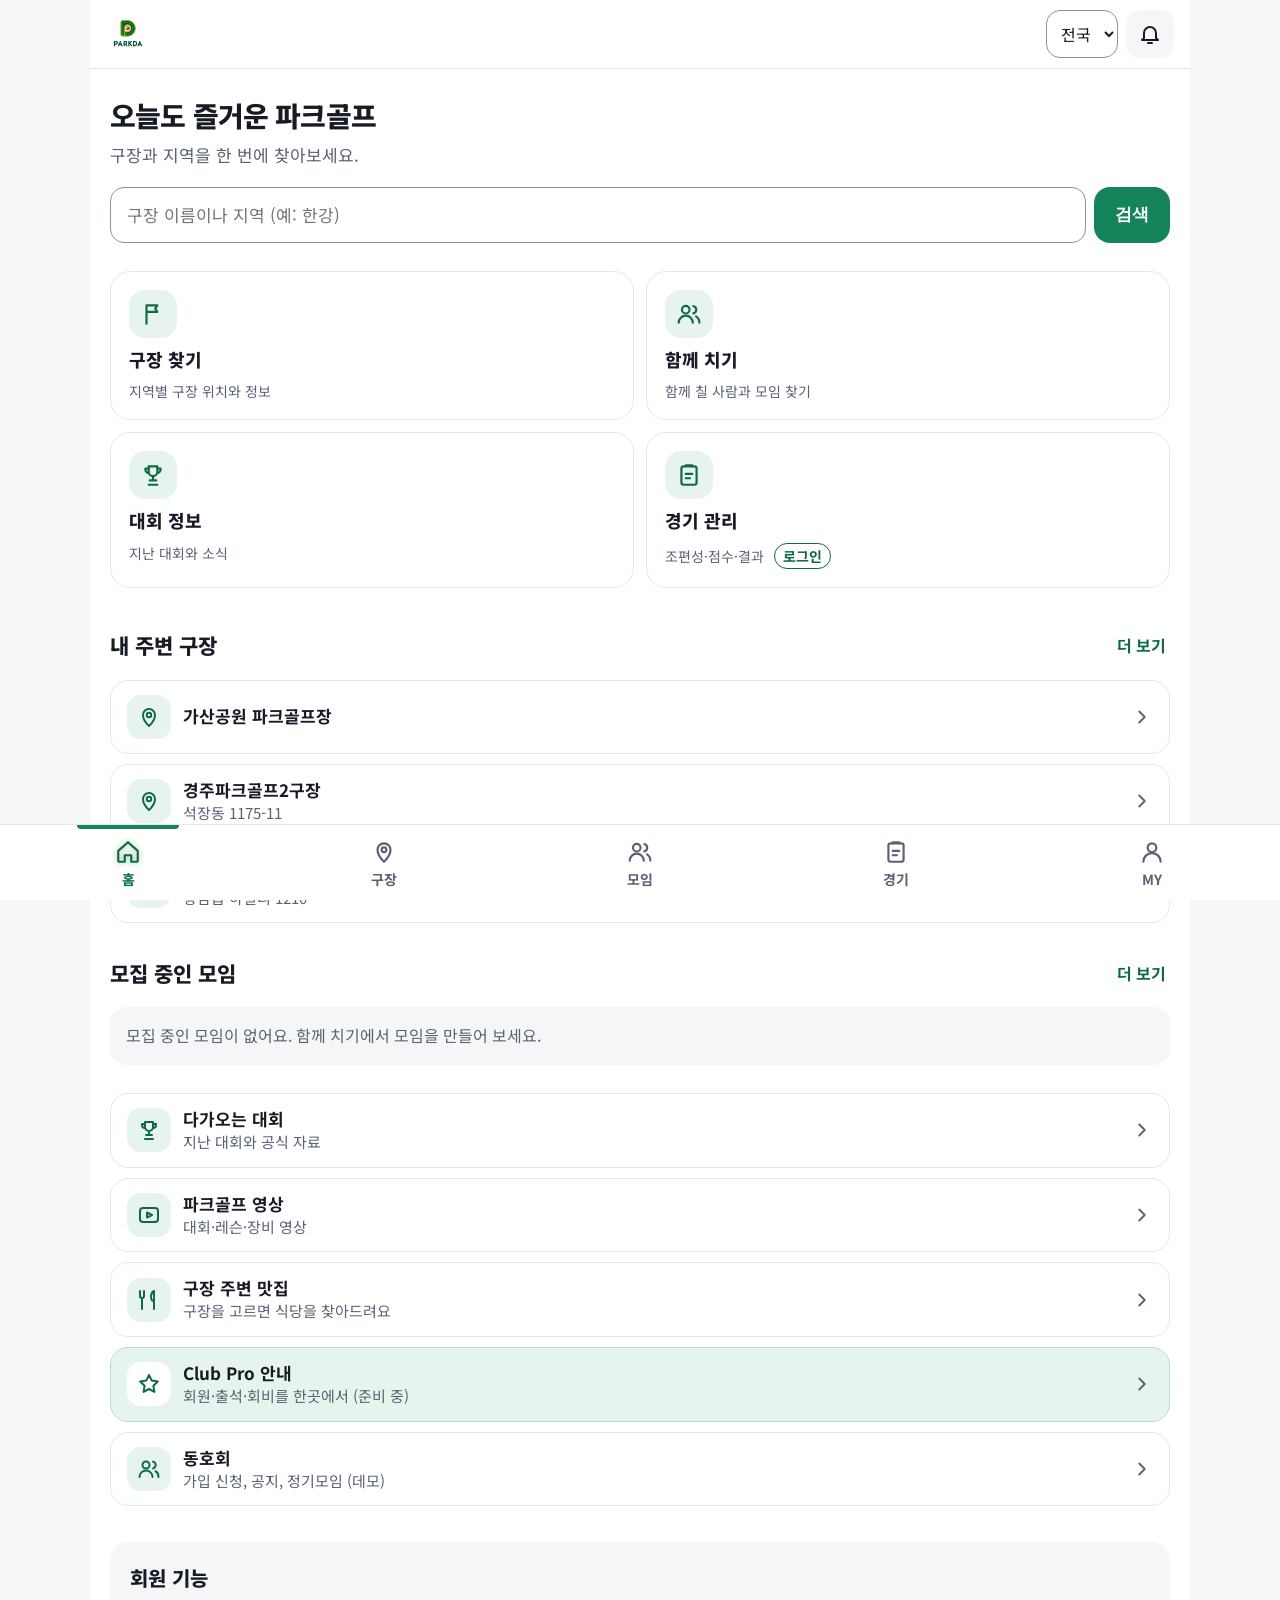
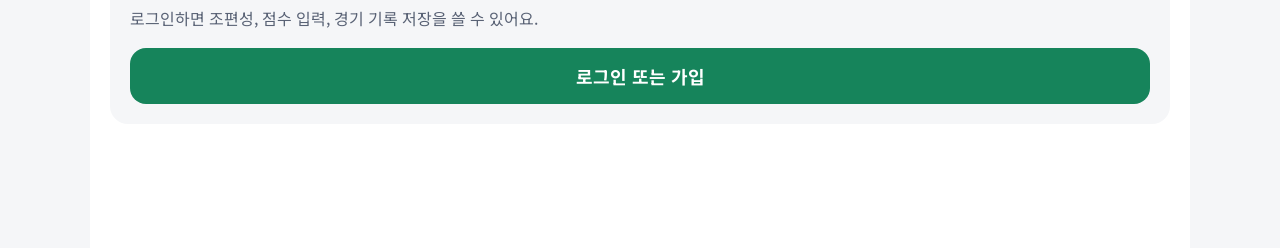
==== index.html @ d057a206 "PARKDA 2.0 디자인 전면 개선: 토큰·홈 재구성·5탭 하단 메뉴·접근성 점검 - 디자인 토큰(:root)과 공통 컴포넌트 재정의, 명세 색상 중 AA 미달 항목은 근거와 함" ====
<!DOCTYPE html>
<html lang="ko">
<head>
<meta charset="UTF-8">
<meta name="viewport" content="width=device-width, initial-scale=1.0, maximum-scale=1.0, user-scalable=no">
<title>⛳ PARKDA</title>

<!-- PWA -->
<link rel="manifest" href="/manifest.json">
<meta name="theme-color" content="#2e7d32">
<meta name="mobile-web-app-capable" content="yes">
<meta name="apple-mobile-web-app-capable" content="yes">
<meta name="apple-mobile-web-app-status-bar-style" content="black-translucent">
<meta name="apple-mobile-web-app-title" content="PARKDA">
<link rel="apple-touch-icon" href="/icon-192.png">
<meta property="og:title" content="⛳ PARKDA 파크골프">
<meta property="og:description" content="경기 생성·조편성·점수입력·정산 한번에!">
<meta property="og:url" content="https://parkda.co.kr">
<link href="https://fonts.googleapis.com/css2?family=Noto+Sans+KR:wght@400;700;900&family=Bebas+Neue&display=swap" rel="stylesheet">
<style>
:root{
  --g1:#1b5e20;--g2:#2e7d32;--g3:#43a047;--g4:#a5d6a7;--g5:#e8f5e9;
  --b1:#0d47a1;--b2:#1565c0;--b3:#1976d2;--b4:#90caf9;--b5:#e3f2fd;
  --o2:#e65100;--o3:#f4511e;--o5:#fff3e0;
  --gold:#f57f17;--gold2:#fffde7;--gold3:#ffd54f;
  --red:#c62828;--red2:#ffebee;
  --teal:#00695c;
  --gray1:#f5f5f5;--gray2:#e0e0e0;--gray3:#9e9e9e;--gray4:#616161;
  --text:#1a1a1a;--white:#fff;
  --sh:0 3px 16px rgba(0,0,0,.12);--shs:0 1px 6px rgba(0,0,0,.09);--r:16px;
}
*{margin:0;padding:0;box-sizing:border-box;-webkit-tap-highlight-color:transparent}
html,body{height:100%;background:#e8f0e8;font-family:'Noto Sans KR',sans-serif;color:var(--text)}
#app{max-width:480px;margin:0 auto;min-height:100vh;background:var(--white);overflow-x:hidden}
.pg{display:none;min-height:100vh;padding-bottom:90px;animation:fi .18s ease}
.pg.on{display:block}
@keyframes fi{from{opacity:0;transform:translateY(4px)}to{opacity:1;transform:none}}

/* 상단바 */
.bar{position:sticky;top:0;z-index:100;background:#353b52;color:var(--white);padding:15px 18px 13px;display:flex;align-items:center;gap:10px;box-shadow:0 2px 10px rgba(0,0,0,.25)}
.bar-back{font-size:28px;cursor:pointer;padding:0 8px 0 0;line-height:1;user-select:none}
.bar-title{font-size:18px;font-weight:900;flex:1;letter-spacing:-.3px}
.bar-sub{font-size:11px;opacity:.75}

/* 히어로 */
.hero{background:linear-gradient(160deg,#2c3145 0%,#353b52 55%,#3d4460 100%);padding:24px 22px 20px;color:var(--white);position:relative;overflow:hidden}
.hero::after{display:none}
.hero-logo{display:flex;flex-direction:column;align-items:center;justify-content:center;padding:4px 0 0}
.hero-logo img{height:110px;width:auto;filter:drop-shadow(0 3px 12px rgba(0,0,0,.5))}
.hero-logo-text{display:block;font-family:'Bebas Neue',sans-serif;font-size:28px;color:#ffffff;letter-spacing:4px;margin-top:4px;text-shadow:0 1px 4px rgba(0,0,0,.4)}
.hero-sub{font-size:13px;opacity:.9;margin-top:6px;letter-spacing:.5px;text-align:center;color:#b0bec5}

/* 유저카드 */
.ucard{margin:12px 14px 0;background:var(--g5);border:1.5px solid var(--g4);border-radius:14px;padding:12px 15px;display:flex;align-items:center;gap:10px}
.uavatar{width:40px;height:40px;border-radius:50%;background:linear-gradient(135deg,#f9a825,#f57f17);display:flex;align-items:center;justify-content:center;font-size:18px;flex-shrink:0;box-shadow:0 2px 8px rgba(245,127,23,.4)}
.uname{font-size:16px;font-weight:900;color:var(--g2)}
.uclub{font-size:11px;color:var(--gray3);margin-top:1px}
.ulogout{margin-left:auto;font-size:11px;color:var(--b2);cursor:pointer;text-decoration:underline;white-space:nowrap}

/* KPI */
.kpi-row{display:grid;grid-template-columns:repeat(3,1fr);gap:8px;padding:10px 14px}
.kpi{background:var(--white);border-radius:12px;box-shadow:var(--shs);padding:11px 8px;text-align:center}
.kpi-n{font-size:22px;font-weight:900;color:var(--g2);font-family:'Bebas Neue',sans-serif}
.kpi-l{font-size:10px;color:var(--gray3);margin-top:1px}

.sec{padding:12px 16px 5px;font-size:11px;font-weight:700;color:var(--gray3);letter-spacing:.1em;text-transform:uppercase}

/* BIG 버튼 */
.mbtn{display:flex;align-items:center;gap:12px;margin:0 14px 8px;border:none;border-radius:var(--r);padding:16px;cursor:pointer;text-align:left;box-shadow:var(--sh);transition:transform .12s;width:calc(100% - 28px);position:relative;overflow:hidden}
.mbtn:active{transform:scale(.97)}
.mbtn-green{background:linear-gradient(135deg,var(--g2),var(--g3));color:var(--white)}
.mbtn-blue{background:linear-gradient(135deg,var(--b2),var(--b3));color:var(--white)}
.mbtn-teal{background:linear-gradient(135deg,var(--teal),#00897b);color:var(--white)}
.mbtn-orange{background:linear-gradient(135deg,var(--o2),var(--o3));color:var(--white)}
.mbtn-gray{background:var(--white);color:var(--text);border:1.5px solid var(--gray2);opacity:.7}
.mbtn-lock::after{content:'🔒 PRO';position:absolute;top:9px;right:12px;font-size:9px;font-weight:700;background:rgba(0,0,0,.2);color:#fff;padding:2px 7px;border-radius:99px}
.mbtn-ico{font-size:30px;flex-shrink:0}
.mbtn-info{flex:1;min-width:0}
.mbtn-label{font-size:17px;font-weight:900;display:block;line-height:1.2}
.mbtn-desc{font-size:11px;opacity:.82;margin-top:2px;display:block}
.mbtn-arr{font-size:20px;opacity:.5;flex-shrink:0}

/* 카드 */
.card{margin:10px 14px;background:var(--white);border-radius:var(--r);box-shadow:var(--sh);overflow:hidden}
.card-hd{background:var(--g5);padding:11px 16px;font-size:14px;font-weight:700;color:var(--g2);border-bottom:1px solid var(--g4);display:flex;align-items:center;gap:6px}
.card-bd{padding:15px}

/* 폼 */
.fg{margin-bottom:15px}.fg:last-child{margin-bottom:0}
.fl{font-size:15px;font-weight:700;display:block;margin-bottom:5px}
.fh{font-size:12px;color:var(--gray3);margin-bottom:6px;display:block;line-height:1.5}
.fi{width:100%;font-size:16px;font-family:'Noto Sans KR',sans-serif;padding:12px 14px;border:2px solid var(--gray2);border-radius:11px;color:var(--text);background:var(--white);outline:none;transition:border-color .2s}
.fi:focus{border-color:var(--g3)}
textarea.fi{resize:vertical;min-height:100px;line-height:1.6}
select.fi{appearance:none;background:var(--white) url("data:image/svg+xml,%3Csvg xmlns='http://www.w3.org/2000/svg' width='18' height='18' viewBox='0 0 24 24'%3E%3Cpath fill='%23666' d='M7 10l5 5 5-5z'/%3E%3C/svg%3E") no-repeat right 12px center}
.rg{display:grid;grid-template-columns:1fr 1fr;gap:8px}
.rg3{display:grid;grid-template-columns:1fr 1fr 1fr;gap:8px}
.rb{display:block;cursor:pointer}
.rb input{display:none}
.rbi{border:2.5px solid var(--gray2);border-radius:11px;padding:11px 8px;text-align:center;font-size:14px;font-weight:700;color:var(--gray3);transition:all .15s;user-select:none}
.rbi .ri{font-size:22px;display:block;margin-bottom:3px}
.rb input:checked+.rbi{border-color:var(--g3);background:var(--g5);color:var(--g2)}

/* 버튼 */
.btn{width:100%;font-size:17px;font-family:'Noto Sans KR',sans-serif;font-weight:900;padding:15px;border:none;border-radius:13px;cursor:pointer;display:flex;align-items:center;justify-content:center;gap:8px;transition:transform .12s;box-shadow:var(--sh)}
.btn:active{transform:scale(.97)}
.btn-green{background:var(--g2);color:var(--white)}
.btn-blue{background:var(--b2);color:var(--white)}
.btn-orange{background:var(--o2);color:var(--white)}
.btn-gold{background:var(--gold);color:var(--white)}
.btn-gray{background:var(--gray1);color:var(--text);box-shadow:none}
.btn-sm{font-size:14px;padding:12px}
.btn-xs{font-size:13px;padding:10px;border-radius:10px}
.btn-row{display:grid;grid-template-columns:1fr 1fr;gap:9px}
.btn-wrap{padding:0 14px 12px}

/* 도움말 */
.bubble{margin:8px 14px;background:#fffde7;border:1.5px solid #ffe082;border-radius:12px;padding:10px 13px;font-size:13px;color:#5d4037;display:flex;gap:8px;align-items:flex-start;line-height:1.65}
.bubble-ico{font-size:18px;flex-shrink:0;margin-top:1px}

/* ══ 게임코드 공유 박스 ══ */
.gamecode-box{
  margin:12px 14px;
  background:linear-gradient(135deg,#1a237e,#283593);
  border-radius:var(--r);
  padding:20px;
  color:var(--white);
  box-shadow:var(--sh);
  text-align:center;
}
.gc-label{font-size:12px;opacity:.75;margin-bottom:8px;letter-spacing:.1em;text-transform:uppercase}
.gc-code{
  font-family:'Bebas Neue',sans-serif;
  font-size:52px;
  letter-spacing:8px;
  color:#ffd54f;
  line-height:1;
  margin-bottom:10px;
}
.gc-url{font-size:12px;opacity:.7;margin-bottom:16px;word-break:break-all}
.gc-btns{display:grid;grid-template-columns:1fr 1fr;gap:8px}
.gc-btn{padding:11px;border:none;border-radius:10px;font-size:14px;font-family:'Noto Sans KR',sans-serif;font-weight:700;cursor:pointer;transition:transform .12s}
.gc-btn:active{transform:scale(.97)}
.gc-copy{background:rgba(255,255,255,.15);color:var(--white);border:1.5px solid rgba(255,255,255,.3)}
.gc-kakao{background:#fee500;color:#3b1d1d}

/* ══ 게임 참가 박스 ══ */
.join-box{
  margin:0 14px;
  background:var(--g5);
  border:2px solid var(--g4);
  border-radius:var(--r);
  padding:20px;
}
.join-box h3{font-size:16px;font-weight:900;color:var(--g2);margin-bottom:12px;display:flex;align-items:center;gap:7px}
.code-input{
  width:100%;font-size:28px;font-family:'Bebas Neue',sans-serif;
  letter-spacing:6px;text-align:center;
  padding:14px;border:2.5px solid var(--g4);border-radius:12px;
  color:var(--g1);background:var(--white);outline:none;
  text-transform:uppercase;
  transition:border-color .2s;
}
.code-input:focus{border-color:var(--g2)}
.code-input::placeholder{color:var(--gray2);letter-spacing:4px}

/* ══ 조편성 ══ */
.group-wrap{margin:0 14px 10px}
.group-card{border-radius:12px;padding:13px 15px;border-left:5px solid}
.group-title{font-size:15px;font-weight:700;margin-bottom:10px;display:flex;align-items:center;gap:8px}
.chips{display:flex;flex-wrap:wrap;gap:7px}
.chip{background:var(--white);border:1.5px solid;border-radius:99px;padding:7px 13px;font-size:15px;font-weight:700;display:flex;align-items:center;gap:5px}
.chip-ldr{font-size:10px;background:#ffd54f;color:#5d4037;border-radius:99px;padding:1px 6px;font-weight:900}
.ldr-chg{font-size:11px;color:var(--b2);cursor:pointer;text-decoration:underline;margin-left:auto;flex-shrink:0}

/* ══ 9홀 탭 ══ */
.half-tabs{display:flex;border-bottom:2px solid var(--gray2);margin:0 14px}
.half-tab{flex:1;padding:11px;text-align:center;font-size:14px;font-weight:700;color:var(--gray3);cursor:pointer;border-bottom:3px solid transparent;transition:all .15s;margin-bottom:-2px}
.half-tab.on{color:var(--g2);border-bottom-color:var(--g2)}

/* 조 탭 */
.group-tabs{display:flex;gap:7px;overflow-x:auto;padding:8px 14px 4px;-webkit-overflow-scrolling:touch}
.group-tabs::-webkit-scrollbar{height:0}
.gtab{white-space:nowrap;padding:7px 13px;border:2px solid var(--gray2);border-radius:99px;font-size:12px;font-family:'Noto Sans KR',sans-serif;font-weight:700;color:var(--gray3);background:var(--white);cursor:pointer;transition:all .15s;flex-shrink:0}
.gtab.on{color:var(--white)}

/* 점수 테이블 */
.score-scroll{overflow-x:auto;-webkit-overflow-scrolling:touch;padding:6px 14px 4px}
.score-scroll::-webkit-scrollbar{height:3px}
.score-scroll::-webkit-scrollbar-thumb{background:var(--g4);border-radius:99px}
.stbl{width:100%;border-collapse:collapse;min-width:280px}
.stbl th{background:var(--g2);color:var(--white);padding:10px 4px;font-size:12px;text-align:center;border:1px solid var(--g1)}
.stbl th.th-n{text-align:left;padding-left:10px;min-width:58px}
.stbl td{border:1px solid var(--gray2);text-align:center;padding:3px;background:var(--white)}
.stbl td.td-n{font-size:14px;font-weight:700;padding:9px 10px;background:#f9fbe7;text-align:left;white-space:nowrap}
.stbl tr.tr-sum td{background:var(--g5);font-weight:700;font-size:14px;padding:8px 4px}
.sinp{width:42px;height:40px;font-size:18px;font-family:'Noto Sans KR',sans-serif;font-weight:700;text-align:center;border:2px solid var(--gray2);border-radius:8px;color:var(--text);background:var(--white);outline:none;transition:all .15s}
.sinp:focus{border-color:var(--g3);background:#f1f8e9}
.sinp.un{color:var(--b2);background:var(--b5);border-color:var(--b4)}
.sinp.ov{color:var(--red);background:var(--red2);border-color:#ef9a9a}
.sinp:disabled{background:var(--gray1);color:var(--gray3);border-color:var(--gray2);cursor:not-allowed}

/* 실시간 현황 */
.live-box{margin:6px 14px;background:var(--g5);border-radius:11px;padding:10px 12px}
.live-title{font-size:11px;font-weight:700;color:var(--g2);margin-bottom:6px}
.live-chips{display:flex;flex-wrap:wrap;gap:5px}
.live-chip{background:var(--white);border:1px solid var(--g4);border-radius:99px;padding:5px 10px;font-size:12px;font-weight:700;display:flex;align-items:center;gap:4px}

/* 권한 안내 */
.auth-box{margin:6px 14px;background:var(--red2);border:1.5px solid #ef9a9a;border-radius:11px;padding:10px 14px;font-size:13px;color:var(--red);display:flex;gap:8px;line-height:1.6}

/* ══ 정산 ══ */
.half-settle{border-radius:14px;overflow:hidden;box-shadow:var(--sh);margin:0 14px 12px}
.hs-hd{padding:11px 15px;font-size:14px;font-weight:900;color:var(--white);display:flex;align-items:center;justify-content:space-between}
.hs-sub{font-size:11px;opacity:.8}

.settle-row{display:flex;align-items:center;padding:11px 15px;border-bottom:1px solid var(--gray1);gap:9px}
.settle-row:last-child{border-bottom:none}
.sr-rank{width:26px;height:26px;border-radius:50%;display:flex;align-items:center;justify-content:center;font-weight:900;font-size:12px;flex-shrink:0}
.sr1{background:#ffd54f;color:#5d4037}.sr2{background:#b0bec5;color:#263238}.sr3{background:#ffcc80;color:#4e342e}.srn{background:var(--gray1);color:var(--gray4)}
.settle-name{flex:1;font-size:15px;font-weight:700}
.settle-score{font-size:13px;color:var(--gray4);width:34px;text-align:center;flex-shrink:0}
.settle-amt{font-size:17px;font-weight:900;min-width:68px;text-align:right;flex-shrink:0}
.aplus{color:var(--g2)}.aminus{color:var(--red)}.azero{color:var(--gray3)}

.arrows{padding:8px 15px 10px;display:flex;flex-direction:column;gap:4px;background:#fafafa}
.arrow-item{font-size:13px;color:var(--text);display:flex;align-items:center;gap:6px;padding:5px 8px;background:var(--white);border-radius:8px;border:1px solid var(--gray2)}
.af{font-weight:700;color:var(--red)}.at{font-weight:700;color:var(--g2)}
.atag{background:var(--gray1);border-radius:99px;padding:2px 8px;font-size:12px;font-weight:900}

.total-board{border-radius:14px;overflow:hidden;box-shadow:var(--sh);margin:0 14px 12px}
.tb-hd{background:linear-gradient(135deg,var(--gold),#ff8f00);padding:12px 15px;font-size:14px;font-weight:900;color:var(--white)}
.tb-row{display:flex;align-items:center;padding:12px 15px;border-bottom:1px solid var(--gray1);gap:9px;background:var(--white)}
.tb-row:last-child{border-bottom:none}
.tb-name{flex:1;font-size:15px;font-weight:700}
.tb-total{font-size:21px;font-weight:900;font-family:'Bebas Neue',sans-serif;min-width:80px;text-align:right}
.tplus{color:var(--g2)}.tminus{color:var(--red)}.tzero{color:var(--gray3)}

/* 수동 정산 */
.manual-box{margin:0 14px 12px;background:var(--gold2);border:1.5px solid var(--gold3);border-radius:14px;padding:14px 15px}
.mb-title{font-size:14px;font-weight:900;color:var(--gold);margin-bottom:10px}
.mb-row{display:flex;align-items:center;gap:7px;margin-bottom:8px;flex-wrap:wrap}
.mb-row:last-child{margin-bottom:0}
.mb-lbl{font-size:12px;color:var(--gray4);width:52px;flex-shrink:0;font-weight:700}
.mb-sel{flex:1;min-width:70px;font-size:13px;font-family:'Noto Sans KR',sans-serif;padding:8px 9px;border:1.5px solid var(--gray2);border-radius:9px;background:var(--white);outline:none}
.mb-sel:focus{border-color:var(--gold)}
.mb-amt{width:80px;font-size:15px;font-family:'Noto Sans KR',sans-serif;font-weight:700;padding:8px 9px;border:1.5px solid var(--gray2);border-radius:9px;text-align:center;outline:none}
.mb-btn{padding:8px 13px;background:var(--gold);color:var(--white);border:none;border-radius:9px;font-size:13px;font-family:'Noto Sans KR',sans-serif;font-weight:700;cursor:pointer;white-space:nowrap}
.mb-btn:active{opacity:.85}
.mb-logs{margin-top:8px;display:flex;flex-direction:column;gap:4px}
.mb-log{font-size:12px;color:var(--gray4);background:var(--white);border-radius:7px;padding:5px 9px;display:flex;justify-content:space-between;align-items:center}
.mb-del{color:var(--red);cursor:pointer;padding:0 4px;font-size:14px}

/* 포디움 */
.podium{display:flex;gap:7px;padding:12px 14px 4px}
.p-card{flex:1;border-radius:13px;padding:12px 7px;text-align:center;box-shadow:var(--shs)}
.p-gold{background:linear-gradient(160deg,#fff8e1,#fffde7);border:2px solid #ffd54f}
.p-silver{background:linear-gradient(160deg,#fafafa,#f5f5f5);border:2px solid #bdbdbd}
.p-bronze{background:linear-gradient(160deg,#fff3e0,#ffe8cc);border:2px solid #ffcc80}
.p-medal{font-size:26px}.p-rnk{font-size:11px;font-weight:700;color:var(--gray3);margin:2px 0}
.p-name{font-size:15px;font-weight:900}.p-score{font-size:18px;font-weight:900;margin-top:2px}
.p-gold .p-score{color:var(--gold)}.p-silver .p-score{color:#546e7a}.p-bronze .p-score{color:var(--o2)}
.p-money{font-size:12px;font-weight:700;margin-top:2px}

.rtbl{width:100%;border-collapse:collapse}
.rtbl th{background:var(--g2);color:var(--white);padding:10px 10px;font-size:13px;text-align:center}
.rtbl th:nth-child(2){text-align:left}
.rtbl td{padding:11px 10px;font-size:14px;text-align:center;border-bottom:1px solid var(--gray1)}
.rtbl td:nth-child(2){text-align:left;font-weight:700}
.rtbl tr:nth-child(even) td{background:#fafafa}
.rbadge{display:inline-flex;width:27px;height:27px;border-radius:50%;align-items:center;justify-content:center;font-weight:900;font-size:12px}
.rb1{background:#ffd54f;color:#5d4037}.rb2{background:#b0bec5;color:#263238}.rb3{background:#ffcc80;color:#4e342e}.rbn{background:var(--gray1);color:var(--gray4)}
.dun{color:var(--b2);font-weight:700}.dov{color:var(--red);font-weight:700}.dev{color:var(--g2);font-weight:700}
.share-box{background:var(--gray1);border:1.5px solid var(--gray2);border-radius:11px;padding:13px;font-size:13px;line-height:1.85;white-space:pre-wrap;color:var(--text);word-break:break-all}

/* 경기목록 */
.match-card{margin:0 14px 9px;background:var(--white);border-radius:var(--r);box-shadow:var(--sh);overflow:hidden}
.mc-hd{background:var(--g5);padding:10px 14px;display:flex;justify-content:space-between;align-items:center}
.mc-title{font-size:15px;font-weight:900;color:var(--g2)}
.mc-date{font-size:11px;color:var(--gray3)}
.mc-code{font-family:'Bebas Neue',sans-serif;font-size:16px;color:var(--b2);letter-spacing:2px;background:var(--b5);padding:2px 8px;border-radius:6px}
.mc-body{padding:8px 14px;display:flex;flex-wrap:wrap;gap:5px}
.mc-tag{background:var(--gray1);border-radius:99px;padding:3px 10px;font-size:11px;font-weight:700;color:var(--gray4)}
.mc-foot{padding:8px 14px;border-top:1px solid var(--gray1);display:flex;gap:7px}
.mc-btn{flex:1;padding:8px;border:none;border-radius:9px;font-size:13px;font-family:'Noto Sans KR',sans-serif;font-weight:700;cursor:pointer}
.mc-btn:active{opacity:.8}
.mc-btn-g{background:var(--g5);color:var(--g2)}.mc-btn-b{background:var(--b5);color:var(--b2)}
.mc-btn-share{background:#fee500;color:#3b1d1d}.mc-btn-r{background:var(--red2);color:var(--red)}

/* 상태 뱃지 */
.status-badge{display:inline-flex;align-items:center;gap:4px;padding:3px 9px;border-radius:99px;font-size:11px;font-weight:700}
.status-wait{background:#e3f2fd;color:var(--b2)}
.status-play{background:var(--g5);color:var(--g2)}
.status-done{background:var(--gray1);color:var(--gray4)}

/* 랭킹 */
.rank-card{margin:0 14px 9px;background:var(--white);border-radius:13px;box-shadow:var(--shs);padding:13px 15px;display:flex;align-items:center;gap:12px}
.rank-medal{font-size:26px;flex-shrink:0;width:34px;text-align:center}
.rank-info{flex:1}
.rank-name{font-size:16px;font-weight:900}
.rank-sub{font-size:11px;color:var(--gray3);margin-top:1px}
.rank-right{text-align:right}
.rank-avg{font-size:19px;font-weight:900;color:var(--g2);font-family:'Bebas Neue',sans-serif}
.rank-money{font-size:12px;font-weight:700;margin-top:1px}

.empty{text-align:center;padding:50px 24px;color:var(--gray3)}
.empty-ico{font-size:52px;margin-bottom:12px}
.empty-t{font-size:17px;font-weight:700;margin-bottom:6px;color:var(--gray4)}
.empty-s{font-size:13px;line-height:1.6}

/* 탭바 */
.tabbar{position:fixed;bottom:0;left:50%;transform:translateX(-50%);width:100%;max-width:480px;background:var(--white);border-top:1.5px solid var(--gray2);display:grid;grid-template-columns:repeat(4,1fr);z-index:200;box-shadow:0 -2px 12px rgba(0,0,0,.08)}
.tab{display:flex;flex-direction:column;align-items:center;justify-content:center;padding:8px 4px 7px;cursor:pointer;gap:2px;border:none;background:none;font-family:'Noto Sans KR',sans-serif;transition:background .15s}
.tab:active{background:var(--gray1)}
.tab-ico{font-size:23px}.tab-lbl{font-size:10px;font-weight:700;color:var(--gray3)}
.tab.on .tab-lbl{color:var(--g2)}.tab.on .tab-ico{filter:drop-shadow(0 0 3px rgba(46,125,50,.5))}

#toast{position:fixed;bottom:96px;left:50%;transform:translateX(-50%) translateY(12px);background:rgba(0,0,0,.82);color:var(--white);padding:12px 20px;border-radius:99px;font-size:14px;font-weight:700;z-index:999;opacity:0;transition:all .27s;pointer-events:none;white-space:nowrap}
#toast.on{opacity:1;transform:translateX(-50%) translateY(0)}

.overlay{display:none;position:fixed;inset:0;background:rgba(0,0,0,.6);z-index:300;align-items:flex-end;justify-content:center}
.overlay.on{display:flex}
.modal{background:var(--white);border-radius:22px 22px 0 0;padding:22px 20px 30px;width:100%;max-width:480px;animation:su .27s ease}
@keyframes su{from{transform:translateY(36px)}to{transform:translateY(0)}}
.modal-handle{width:36px;height:4px;background:var(--gray2);border-radius:99px;margin:0 auto 16px}

.login-wrap{min-height:100vh;padding:40px 20px 32px;display:flex;flex-direction:column;align-items:center;background:linear-gradient(180deg,var(--g5),var(--white) 40%)}
.login-logo{font-family:'Bebas Neue',sans-serif;font-size:62px;color:var(--g2);letter-spacing:4px;margin-bottom:4px;line-height:1}
.login-sub{font-size:14px;color:var(--gray3);margin-bottom:28px;text-align:center;line-height:1.65}
/* ══ PARKDA 2.0 홈·공개 페이지 ══ */
.hub{--hub-ink:#1d1d1f;--hub-mute:#5f6368;--hub-line:#d2d2d7;--hub-green:#1e7b3c;--hub-green-d:#15602c;--hub-soft:#f5f7f5;background:#fff;color:var(--hub-ink);font-size:17px;line-height:1.55;padding-bottom:96px;font-family:'Noto Sans KR',-apple-system,BlinkMacSystemFont,sans-serif}
.hub *{box-sizing:border-box}
.hub :focus-visible{outline:3px solid var(--hub-green);outline-offset:2px;border-radius:6px}
.hub-sr{position:absolute;width:1px;height:1px;overflow:hidden;clip:rect(0 0 0 0);white-space:nowrap}
.hub-top{position:sticky;top:0;z-index:20;display:flex;align-items:center;justify-content:space-between;gap:12px;padding:14px 20px;background:rgba(255,255,255,.92);backdrop-filter:saturate(180%) blur(12px);border-bottom:1px solid var(--hub-line)}
.hub-brand{font-size:22px;font-weight:900;letter-spacing:-.02em;color:var(--hub-green);text-decoration:none}
body.hub-wide #app,body.hub-wide .tabbar{max-width:1100px}
@media (min-width:1101px){body.hub-wide #app{box-shadow:0 0 0 1px var(--hub-line)}}
.hub-ext{display:flex;justify-content:space-between;align-items:center;min-height:56px;padding:14px 18px;margin-top:10px;font-size:17px;font-weight:700;color:var(--hub-green);background:#fff;border:1.5px solid var(--hub-green);border-radius:14px;text-decoration:none}
.hub-ext:hover{background:#eaf2eb}
body.hub-wide .tab-ico{font-size:24px}
body.hub-wide .tab-lbl{font-size:14px;font-weight:700}
.hub-detail{margin-top:12px;padding-top:12px;border-top:1px solid var(--hub-line)}
.hub-detail[hidden]{display:none}
.hub-dl{display:grid;grid-template-columns:auto 1fr;gap:8px 14px;margin:0;font-size:16px}
.hub-dl dt{font-weight:700;color:var(--hub-mute)}
.hub-dl dd{margin:0;word-break:keep-all}
.hub-dl a{color:var(--hub-green)}
.hub-video{display:flex;gap:12px;align-items:center;padding:12px;background:#fff;border:1px solid var(--hub-line);border-radius:16px;text-decoration:none;color:var(--hub-ink)}
.hub-video img{width:160px;height:90px;object-fit:cover;border-radius:10px;flex:0 0 auto}
.hub-video-t{display:flex;flex-direction:column;gap:4px;font-size:17px}
.hub-video-t small{color:var(--hub-mute);font-size:14px}
a.hub-act,a.hub-act-g{display:inline-flex;align-items:center;justify-content:center;text-decoration:none}
.hub-vt-row{display:flex;align-items:flex-start;justify-content:space-between;gap:10px}
.hub-vt-row a{color:var(--hub-ink);text-decoration:none}
.hub-vt-row a:hover{text-decoration:underline}
.hub-fav{flex:0 0 auto;min-width:48px;min-height:48px;font-size:26px;line-height:1;color:#b8860b;background:#fff;border:1.5px solid var(--hub-line);border-radius:14px;cursor:pointer}
.hub-fav.on{border-color:#b8860b}
.hub-badge{display:inline-block;margin:6px 0 10px;padding:4px 10px;font-size:14px;font-weight:700;color:var(--hub-green);background:#eaf2eb;border-radius:99px}
.hub-pending{color:var(--hub-mute);font-style:italic}
.hub-badge-warn{color:#8a5a00;background:#fff4dc}
.hub-sub{font-size:18px;font-weight:800;margin:18px 0 6px}
.hub-toggle{display:flex;flex-wrap:wrap;gap:8px;align-items:center;margin:10px 0}
.hub-check{display:inline-flex;align-items:center;gap:8px;min-height:44px;font-size:16px;margin-left:auto}
.hub-check input{width:20px;height:20px}
.hub-map-wrap{margin-top:12px}
.hub-map{width:100%;height:420px;border-radius:16px;overflow:hidden;border:1px solid var(--hub-line)}
.hub-map-wrap[hidden],.hub-list[hidden]{display:none}
.hub-demo{background:var(--bg);color:var(--tx);border:1px solid var(--bd);border-radius:14px;padding:12px 14px;margin:0 0 14px;text-align:left;font-size:16px}
.hub-logo{height:36px;width:auto;vertical-align:middle;margin-right:8px}
.hub-brand{display:inline-flex;align-items:center;gap:0}
.hub-wm{font-family:'Bebas Neue','Noto Sans KR',sans-serif;font-size:26px;letter-spacing:.02em;color:var(--hub-green);margin-right:4px}
.hub-ver{font-size:13px;font-weight:700;color:var(--hub-mute);margin-left:2px}
.hub-nav{display:flex;align-items:center;gap:4px;flex-wrap:wrap;justify-content:flex-end}
.hub-link{background:none;border:0;padding:10px 12px;min-height:44px;font:inherit;font-size:16px;font-weight:600;color:var(--hub-ink);cursor:pointer;border-radius:10px}
.hub-link:hover{background:var(--hub-soft)}
.hub-hero{padding:40px 20px 24px;max-width:820px;margin:0 auto}
.hub-h1{font-size:clamp(30px,6vw,48px);font-weight:800;letter-spacing:-.03em;line-height:1.15;margin:0 0 12px}
.hub-lead{font-size:clamp(17px,2.4vw,20px);color:var(--hub-mute);margin:0 0 24px}
.hub-search{display:flex;gap:10px;flex-wrap:wrap;margin:0 0 4px}
.hub-input{flex:1 1 180px;min-height:56px;padding:14px 16px;font:inherit;font-size:18px;color:var(--hub-ink);background:#fff;border:1.5px solid var(--hub-line);border-radius:14px}
.hub-input:focus{border-color:var(--hub-green)}
select.hub-input{flex:0 1 150px}
.hub-btn,.hub-btn-big{min-height:56px;padding:0 26px;font:inherit;font-size:18px;font-weight:700;color:#fff;background:var(--hub-green);border:0;border-radius:14px;cursor:pointer}
.hub-btn:hover,.hub-btn-big:hover{background:var(--hub-green-d)}
.hub-btn-big{width:100%}
.hub-btn-ghost{min-height:52px;padding:0 20px;font:inherit;font-size:17px;font-weight:700;color:var(--hub-green);background:#fff;border:1.5px solid var(--hub-green);border-radius:14px;cursor:pointer}
.hub-grid{display:grid;grid-template-columns:1fr;gap:12px;max-width:820px;margin:0 auto;padding:0 20px}
.hub-card{display:flex;flex-direction:column;align-items:flex-start;gap:6px;min-height:96px;padding:20px 22px;text-align:left;font:inherit;color:var(--hub-ink);background:var(--hub-soft);border:1px solid transparent;border-radius:18px;cursor:pointer;transition:background .15s}
.hub-card:hover{background:#eaf2eb}
.hub-t{font-size:21px;font-weight:800;letter-spacing:-.01em}
.hub-d{font-size:16px;color:var(--hub-mute)}
.hub-lock{display:inline-block;margin-left:6px;padding:2px 8px;font-size:13px;font-weight:700;color:var(--hub-green);border:1px solid var(--hub-green);border-radius:99px}
.hub-pad{max-width:820px;margin:0 auto;padding:20px}
.hub-bar{position:sticky;top:0;z-index:20;display:flex;align-items:center;gap:12px;padding:12px 16px;background:rgba(255,255,255,.95);border-bottom:1px solid var(--hub-line)}
.hub-bar h2{font-size:21px;font-weight:800;margin:0}
.hub-back{min-height:48px;padding:0 14px;font:inherit;font-size:17px;font-weight:700;color:var(--hub-green);background:none;border:0;border-radius:12px;cursor:pointer}
.hub-note{font-size:16px;color:var(--hub-mute);margin:12px 0 16px}
.hub-msg{padding:28px 8px;text-align:center;font-size:17px;color:var(--hub-mute)}
.hub-list{display:grid;gap:12px;margin-top:12px}
.hub-venue{padding:20px;background:#fff;border:1px solid var(--hub-line);border-radius:18px}
.hub-vt{font-size:20px;font-weight:800;margin:0 0 6px}
.hub-vs{font-size:16px;color:var(--hub-mute);margin:2px 0}
.hub-acts{display:flex;gap:10px;flex-wrap:wrap;margin-top:14px}
.hub-act{min-height:48px;padding:0 18px;font:inherit;font-size:16px;font-weight:700;color:var(--hub-green);background:#fff;border:1.5px solid var(--hub-green);border-radius:12px;cursor:pointer}
.hub-act-g{color:#fff;background:var(--hub-green)}
.hub-box{margin-top:16px;padding:20px;background:var(--hub-soft);border-radius:18px}
.hub-box-h{display:flex;align-items:center;justify-content:space-between;gap:10px;margin-bottom:10px}
.hub-box-h h3{font-size:20px;font-weight:800;margin:0}
.hub-act-big{display:flex;flex-direction:column;align-items:flex-start;gap:4px;width:100%;min-height:80px;margin:0 0 12px;padding:18px 20px;font:inherit;text-align:left;color:var(--hub-ink);background:var(--hub-soft);border:0;border-radius:18px;cursor:pointer}
.hub-act-big b{font-size:20px;font-weight:800}
.hub-act-big span{font-size:16px;color:var(--hub-mute)}
.hub-tabs{display:flex;gap:8px;flex-wrap:wrap}
.hub-tab{min-height:48px;padding:0 20px;font:inherit;font-size:17px;font-weight:700;color:var(--hub-ink);background:var(--hub-soft);border:0;border-radius:99px;cursor:pointer}
.hub-tab.on{color:#fff;background:var(--hub-green)}
.hub-ul{padding-left:20px;font-size:18px;margin:12px 0 16px}
.hub-ul li{margin:6px 0}
.hub-h2{font-size:26px;font-weight:800;margin:8px 0 0}
.hub-rank{margin:12px 0}
.hub-acts-row{display:flex;gap:10px;flex-wrap:wrap;margin-top:14px}
.hub-acts-row .hub-btn-big{width:auto;flex:1 1 200px}
@media (min-width:720px){
  .hub-grid{grid-template-columns:1fr 1fr}
  .hub-list{grid-template-columns:1fr 1fr}
}
@media (max-width:480px){
  .hub-top{padding:12px 14px;flex-wrap:nowrap}
  .hub-nav{flex-wrap:nowrap;gap:0}
  .hub-nav .hub-link{padding:8px 6px;font-size:15px;white-space:nowrap}
  .hub-brand .hub-logo{height:30px;width:30px}
  .hub-input{font-size:17px}
}
/* ═══ PARKDA 2.0 디자인 시스템 (2026-10) ═══
   토큰은 :root 에만 둔다. 기존 규칙보다 뒤에 와서 같은 선택자를 덮어쓴다. 기능 규칙은 바꾸지 않는다.
   대비: 본문 #171B26 · 보조 #596275 (흰 배경 6.1:1, 연두 배경 5.4:1) · 기본 강조 #16845B (흰 배경 4.68:1, 흰 글씨 버튼)
   · 연두 배경 위 글씨는 #0F6A47 (5.8:1) · 입력창 테두리 #8A93A3 (흰 배경 3.1:1, UI 경계 3:1 이상) */
:root{
  --pk:#16845B;--pk-d:#0F6A47;--pk-l:#E6F4ED;--pk-ll:#B9DFCB;
  --bg:#F5F6F8;--sf:#FFFFFF;--tx:#171B26;--tx2:#596275;--tx3:#596275;
  --bd:#E5E8EB;--bd-in:#8A93A3;--err:#C62828;--err-l:#FDECEC;
  --g1:#0F6A47;--g2:#0F6A47;--g3:#16845B;--g4:#B9DFCB;--g5:#E6F4ED;
  --b1:#0F6A47;--b2:#0F6A47;--b3:#16845B;--b4:#B9DFCB;--b5:#E6F4ED;
  --gold:#8A5A00;--gold2:#FFF8E6;--gold3:#F3D58A;
  --red:#C62828;--red2:#FDECEC;--teal:#0F6A47;
  --gray1:#F5F6F8;--gray2:#E5E8EB;--gray3:#596275;--gray4:#596275;
  --text:#171B26;--white:#FFFFFF;
  --sh:none;--shs:none;--r:18px;
}
html{font-size:17px}
html,body{background:var(--bg);color:var(--tx);font-family:'Noto Sans KR',-apple-system,BlinkMacSystemFont,sans-serif}
#app{background:var(--sf)}
body{-webkit-font-smoothing:antialiased}
:focus-visible{outline:3px solid var(--pk-d);outline-offset:2px;border-radius:8px}
button,a{-webkit-tap-highlight-color:transparent}
/* 글자 최소 크기: 보조 설명 14px 이상 (인라인 11~13px 를 14px 로) */
[style*="font-size:11px"],[style*="font-size:12px"],[style*="font-size:13px"]{font-size:14px !important}
.pg{padding-bottom:104px}

/* 상단바 (legacy 경기관리 화면) */
.bar{background:var(--sf);color:var(--tx);border-bottom:1px solid var(--bd);box-shadow:none;padding:14px 16px;min-height:60px}
.bar-back{font-size:30px;min-width:44px;min-height:44px;display:flex;align-items:center;justify-content:center;color:var(--tx)}
.bar-title{font-size:20px;font-weight:800;color:var(--tx)}
.bar-sub{font-size:14px;color:var(--tx2);opacity:1}
.hero{background:var(--sf);color:var(--tx);padding:28px 20px 24px}
.hero-logo-text{color:var(--pk-d)}
.hero-sub{color:var(--tx2);font-size:16px}
.ucard{background:var(--pk-l);border-color:var(--pk-ll);border-radius:var(--r)}
.uavatar{background:var(--pk-l);box-shadow:none;color:var(--pk-d)}
.uname{color:var(--pk-d);font-size:18px}
.uclub{color:var(--tx2);font-size:14px}
.ulogout{color:var(--pk-d);font-size:15px;min-height:44px;display:inline-flex;align-items:center}

/* 공통 카드·버튼 (legacy) */
.card{background:var(--sf);border:1px solid var(--bd);border-radius:var(--r);box-shadow:none}
.card-hd{font-size:18px;font-weight:800;color:var(--tx)}
.btn{min-height:52px;border-radius:14px;font-size:17px;font-weight:700;box-shadow:none}
.btn-sm{min-height:44px;font-size:16px;padding:0 16px}
.btn-green,.btn-blue{background:var(--pk);color:#fff}
.btn-gray{background:var(--sf);color:var(--tx);border:1.5px solid var(--bd-in)}
.btn-gold{background:var(--pk-l);color:var(--pk-d);border:1.5px solid var(--pk-ll)}
input,select,textarea{font-family:inherit;font-size:17px;color:var(--tx)}
input:not([type=checkbox]):not([type=radio]),select,textarea{min-height:52px;border:1.5px solid var(--bd-in);border-radius:14px;background:var(--sf)}
input[type=checkbox],input[type=radio]{width:24px;height:24px;min-width:24px;accent-color:var(--pk)}
.auth-box{background:var(--err-l);color:var(--tx);border-radius:14px}

/* 공개 화면 (hub) */
.hub{background:var(--sf);color:var(--tx);font-size:17px;line-height:1.6}
.hub-top{background:var(--sf);border-bottom:1px solid var(--bd);padding:12px 16px;gap:8px;min-height:64px}
.hub-brand{font-size:24px;color:var(--pk-d)}
.hub-logo{height:44px;width:auto}
.hub-link{min-height:48px;min-width:48px;font-size:16px;font-weight:700;color:var(--tx);border-radius:14px}
.hub-link:hover{background:var(--bg)}
.hub-bar{background:var(--sf);border-bottom:1px solid var(--bd);padding:12px 12px;min-height:64px}
.hub-back{color:var(--pk-d);font-size:17px;min-height:48px}
.hub-h1{font-size:28px;font-weight:800;line-height:1.3;color:var(--tx);margin:0 0 8px}
.hub-h2{font-size:24px;font-weight:800;color:var(--tx)}
.hub-h3,.hub-sub{font-size:19px;font-weight:800;color:var(--tx)}
.hub-vt{font-size:19px;font-weight:800;color:var(--tx);line-height:1.35}
.hub-vt a{color:var(--tx);text-decoration:none}
.hub-vt a:hover{text-decoration:underline}
.hub-lead,.hub-note,.hub-vs,.hub-d,.hub-msg,.hub-pending{color:var(--tx2);font-size:16px}
.hub-msg{font-size:17px;padding:32px 8px}
.hub-venue{background:var(--sf);border:1px solid var(--bd);border-radius:var(--r);padding:20px;box-shadow:none}
.hub-box{background:var(--bg);border-radius:var(--r);padding:20px}
.hub-input{min-height:52px;font-size:17px;border:1.5px solid var(--bd-in);border-radius:14px;padding:12px 14px;flex:1 1 180px}
.hub-input:focus{border-color:var(--pk-d)}
.hub-btn,.hub-btn-big{min-height:56px;font-size:18px;font-weight:700;border-radius:16px;background:var(--pk);color:#fff;padding:0 24px}
.hub-btn:hover,.hub-btn-big:hover{background:var(--pk-d)}
.hub-btn-ghost{min-height:52px;font-size:17px;border-radius:16px;border:1.5px solid var(--pk);color:var(--pk-d)}
.hub-act{min-height:48px;font-size:16px;border-radius:14px;border:1.5px solid var(--pk);color:var(--pk-d);padding:0 16px}
.hub-act-g{background:var(--pk);color:#fff}
.hub-badge{background:var(--pk-l);color:var(--pk-d);font-size:15px;border-radius:99px}
.hub-fav{min-width:48px;min-height:48px;font-size:26px;border-radius:14px;border:1.5px solid var(--bd-in);color:var(--gold)}
.hub-lock{border-color:var(--pk-d);color:var(--pk-d);font-size:14px}
.hub-video{border-radius:var(--r);border-color:var(--bd)}
.hub-ext{border-radius:var(--r);border-color:var(--bd);color:var(--pk-d)}

/* 하단 내비게이션 5개: 홈 / 구장 / 모임 / 경기 / MY */
.tabbar{background:var(--sf);border-top:1px solid var(--bd);height:auto;min-height:76px;padding-bottom:env(safe-area-inset-bottom);box-shadow:none;grid-template-columns:repeat(5,1fr)}
body.hub-wide .tabbar{max-width:none}
.tab{min-height:64px;color:var(--tx2);font-size:14px;font-weight:600;position:relative;border-radius:0}
.tab.on{color:var(--pk-d);font-weight:800}
.tab.on::before{content:"";position:absolute;top:0;left:30%;right:30%;height:4px;border-radius:0 0 4px 4px;background:var(--pk)}
.tab-ico{display:block;width:26px;height:26px;margin:0 auto 4px}
.tab-ico svg{width:26px;height:26px;fill:none;stroke:currentColor;stroke-width:2;stroke-linecap:round;stroke-linejoin:round}
.tab-lbl{font-size:14px}

/* 터치 목표 44px 이상 (체크박스·설명 버튼·뒤로가기·로고 링크) */
.hub-check{display:flex;align-items:center;flex-wrap:wrap;gap:10px;min-height:48px;cursor:pointer}
.hub-check input:not([type=checkbox]):not([type=radio]){width:100%;flex:1 1 200px}
.hub-back{min-width:48px}
.hub-brand{display:inline-flex;align-items:center;min-height:48px;min-width:48px}
button[onclick^="toggleTip"]{min-width:44px;min-height:44px;font-size:15px !important;padding:0 12px !important;display:inline-flex;align-items:center;justify-content:center}
.tabbar .tab{min-width:44px}
/* 홈 */
.home-top{position:sticky;top:0;z-index:20;background:var(--sf);border-bottom:1px solid var(--bd)}
.home-top-row{display:flex;align-items:center;gap:8px;padding:10px 16px;min-height:64px}
.home-top-row .hub-brand{flex:1 1 auto;min-width:48px}
.home-region{min-width:0;max-width:130px;min-height:48px;font-size:16px;border-radius:14px;padding:0 10px}
.icon-btn{min-width:48px;min-height:48px;display:inline-flex;align-items:center;justify-content:center;border-radius:14px;border:0;background:var(--bg);color:var(--tx);cursor:pointer}
.icon-btn svg{width:24px;height:24px;fill:none;stroke:currentColor;stroke-width:2;stroke-linecap:round;stroke-linejoin:round}
.home-hero{padding:28px 20px 8px}
.home-hero p{color:var(--tx2);font-size:17px;margin-top:6px}
.home-search{display:flex;gap:8px;margin-top:18px}
.home-search input{flex:1;min-width:0;min-height:56px;font-size:17px;border:1.5px solid var(--bd-in);border-radius:16px;padding:0 16px;background:var(--sf)}
.home-search button{min-height:56px;min-width:76px;border:0;border-radius:16px;background:var(--pk);color:#fff;font-size:17px;font-weight:700;cursor:pointer}
.svc-grid{display:grid;grid-template-columns:1fr 1fr;gap:12px;padding:20px 20px 8px}
.svc{display:flex;flex-direction:column;align-items:flex-start;gap:10px;min-height:136px;padding:18px;border:1px solid var(--bd);border-radius:20px;background:var(--sf);text-align:left;font:inherit;color:var(--tx);cursor:pointer}
.svc:hover{background:var(--bg)}
.svc-ico{width:48px;height:48px;border-radius:16px;background:var(--pk-l);color:var(--pk-d);display:flex;align-items:center;justify-content:center}
.svc-ico svg{width:26px;height:26px;fill:none;stroke:currentColor;stroke-width:2;stroke-linecap:round;stroke-linejoin:round}
.svc-t{font-size:18px;font-weight:800;color:var(--tx);line-height:1.3}
.svc-d{font-size:14px;color:var(--tx2);line-height:1.45}
.home-sec{padding:28px 20px 0}
.home-sec-hd{display:flex;align-items:center;justify-content:space-between;gap:8px;margin-bottom:12px}
.home-sec-hd h2{font-size:21px;font-weight:800;color:var(--tx)}
.home-more{min-height:44px;padding:0 4px;border:0;background:none;color:var(--pk-d);font:inherit;font-size:16px;font-weight:700;cursor:pointer}
.home-list{display:grid;gap:10px;list-style:none}
.home-row{display:flex;align-items:center;gap:12px;min-height:64px;padding:14px 16px;border:1px solid var(--bd);border-radius:18px;background:var(--sf);text-decoration:none;color:var(--tx);cursor:pointer;width:100%;font:inherit;text-align:left}
.home-row:hover{background:var(--bg)}
.home-row-t{flex:1;min-width:0}
.home-row-t b{display:block;font-size:17px;color:var(--tx);line-height:1.35}
.home-row-t span{display:block;font-size:15px;color:var(--tx2);line-height:1.45}
.home-row .chev{width:22px;height:22px;fill:none;stroke:var(--tx2);stroke-width:2;stroke-linecap:round;stroke-linejoin:round;flex:0 0 auto}
.home-row .svc-ico{width:44px;height:44px;border-radius:14px;flex:0 0 auto}
.home-row .svc-ico svg{width:24px;height:24px}
.home-club{background:var(--pk-l);border-color:var(--pk-ll)}
.home-club .svc-ico{background:var(--sf)}
.home-empty{font-size:16px;color:var(--tx2);padding:16px;background:var(--bg);border-radius:16px}
.hub-member-wrap{padding:20px}

/* MY 화면 */
.my-card{background:var(--bg);border-radius:var(--r);padding:20px;display:grid;gap:12px}
.my-list{display:grid;gap:10px;list-style:none;margin-top:16px}
</style>
  <!-- 카카오 SDK: 버튼 클릭 시 동적 로드 -->
</head>
<body>
<div id="app">

<!-- ══ 로그인 ══ -->
<div class="pg on" id="pg-login">
<div class="login-wrap">
 <div class="login-logo">PARKDA</div>
 <div class="login-sub">파크골프 경기 관리 앱<br>이름과 전화번호로 시작해요</div>
 <div style="width:100%">
 <div class="bubble"><span class="bubble-ico"></span>처음 오시는 분도 괜찮아요!<br>이름과 번호만 입력하면 바로 시작돼요.</div>

 <!-- 카카오 로그인 -->
 <button onclick="kakaoLogin()" style="width:100%;display:flex;align-items:center;justify-content:center;gap:10px;background:#FEE500;border:none;border-radius:12px;padding:14px;font-size:16px;font-weight:700;color:#191919;cursor:pointer;margin-bottom:10px;font-family:'Noto Sans KR',sans-serif;box-shadow:0 2px 8px rgba(0,0,0,.12)">
 <svg width="22" height="22" viewBox="0 0 22 22" fill="none"><path d="M11 2C6.03 2 2 5.36 2 9.5c0 2.67 1.7 5.02 4.28 6.38L5.2 19.5l4.3-2.82c.49.07.99.1 1.5.1 4.97 0 9-3.36 9-7.5S15.97 2 11 2z" fill="#191919"/></svg>
 카카오로 1초 시작
 </button>
 <div style="display:flex;align-items:center;gap:8px;margin-bottom:12px">
 <div style="flex:1;height:1px;background:var(--gray2)"></div>
 <span style="font-size:12px;color:var(--gray3)">또는 직접 입력</span>
 <div style="flex:1;height:1px;background:var(--gray2)"></div>
 </div>

 <div class="card">
 <div class="card-hd" style="display:flex;align-items:center;justify-content:space-between"><span> 내 정보</span><button onclick="toggleTip('tip-myinfo')" style="background:none;border:1px solid var(--g3);border-radius:20px;padding:2px 10px;font-size:12px;color:var(--g2);cursor:pointer">? 설명</button></div><div id="tip-myinfo" style="display:none;background:var(--g5);border-radius:10px;padding:10px 12px;margin:6px 0;font-size:13px;color:var(--g2);line-height:1.6">이름과 전화번호로 경기 기록이 저장됩니다. 같은 정보로 다시 접속하면 이전 기록을 이어볼 수 있어요.</div>
 <div class="card-bd">
 <div class="fg"><label class="fl">이름 *</label><input class="fi" id="l-name" type="text" placeholder="홍길동" maxlength="5" aria-label="이름"></div>
 <div class="fg"><label class="fl">전화번호 *</label><input class="fi" id="l-phone" type="tel" placeholder="01012345678" maxlength="11" aria-label="전화번호"></div>
 </div>
 </div>
 <div class="card">
 <div class="card-hd" style="display:flex;align-items:center;justify-content:space-between"><span> 클럽 정보 <span style="font-size:11px;font-weight:400;color:var(--gray3)">(선택)</span></span><button onclick="toggleTip('tip-club')" style="background:none;border:1px solid var(--g3);border-radius:20px;padding:2px 10px;font-size:12px;color:var(--g2);cursor:pointer">? 설명</button></div><div id="tip-club" style="display:none;background:var(--g5);border-radius:10px;padding:10px 12px;margin:6px 0;font-size:13px;color:var(--g2);line-height:1.6">클럽 정보는 선택사항입니다. 입력하면 랭킹과 통계에서 클럽별로 구분할 수 있어요. 역할(총무/회장)은 경기 관리 권한에 영향을 줍니다.</div>
 <div class="card-bd">
 <div class="fg"><label class="fl">클럽 이름</label><input class="fi" id="l-club" type="text" placeholder="예) 김해 파크골프 클럽" aria-label="클럽 이름"></div>
 <div class="fg"><label class="fl">지역</label>
 <select class="fi" id="l-region" aria-label="지역"><option value="">-- 선택 --</option><option>서울</option><option>경기</option><option>인천</option><option>부산</option><option>대구</option><option>광주</option><option>대전</option><option>울산</option><option>세종</option><option>경남</option><option>경북</option><option>전남</option><option>전북</option><option>충남</option><option>충북</option><option>강원</option><option>제주</option></select>
 </div>
 <div class="fg"><label class="fl">역할</label>
 <!-- 1단계: 클럽 여부 -->
 <div class="rg" style="margin-bottom:10px">
 <label class="rb"><input type="radio" name="membership" value="클럽" onclick="onMembershipChange('클럽')" aria-label="역할"><div class="rbi"><span class="ri"></span>클럽 회원</div></label>
 <label class="rb"><input type="radio" name="membership" value="비클럽" onclick="onMembershipChange('비클럽')"><div class="rbi"><span class="ri"></span>개인 (비클럽)</div></label>
 </div>
 <!-- 2단계: 클럽 내 역할 (클럽 선택 시만 표시) -->
 <div id="role-club-wrap" style="display:none">
 <div style="font-size:12px;color:var(--gray3);margin-bottom:6px">클럽 내 역할</div>
 <div class="rg3">
 <label class="rb"><input type="radio" name="role" value="총무/회장" checked><div class="rbi"><span class="ri"></span>총무/회장</div></label>
 <label class="rb"><input type="radio" name="role" value="일반회원"><div class="rbi"><span class="ri"></span>일반회원</div></label>
 <label class="rb"><input type="radio" name="role" value="준회원"><div class="rbi"><span class="ri"></span>준회원</div></label>
 </div>
 </div>
 <!-- 비클럽 선택 시 안내 -->
 <div id="role-solo-wrap" style="display:none">
 <div style="background:var(--b5);border-radius:10px;padding:9px 12px;font-size:12px;color:var(--b2);line-height:1.6">
 클럽 없이 개인으로 경기를 만들고 관리할 수 있어요.
 </div>
 <input type="hidden" name="role" value="개인">
 </div>
 </div>
 </div>
 </div>
 <!-- 개인정보 수집 동의 -->
 <div style="background:var(--gray1);border-radius:12px;padding:14px 16px;margin-bottom:10px">
 <div style="display:flex;align-items:flex-start;gap:10px">
 <input type="checkbox" id="privacy-agree" style="width:24px;height:24px;margin-top:2px;accent-color:var(--pk);cursor:pointer">
 <label for="privacy-agree" style="font-size:13px;color:var(--gray4);line-height:1.6;cursor:pointer">
 <strong style="color:var(--text)">[필수] 개인정보 수집·이용 동의</strong><br>
 이름, 전화번호, 클럽 정보를 수집하며 서비스 제공 목적으로만 사용됩니다.<br>
 <span onclick="showPrivacyDetail()" style="color:var(--b2);text-decoration:underline;cursor:pointer">전문 보기 ›</span>
 </label>
 </div>
 </div>
 <div class="btn-wrap" style="padding:4px 0 0"><button class="btn btn-green" onclick="doLogin()"> &nbsp;동의하고 시작하기</button></div>
 </div>
</div>
</div>

<!-- 개인정보 상세 모달 -->
<div class="overlay" id="privacy-modal" onclick="closePrivacyModal(event)">
 <div class="modal" style="max-height:80vh;overflow-y:auto">
 <div class="modal-handle"></div>
 <h2 style="font-size:17px;font-weight:900;margin-bottom:12px;color:var(--b1)"> 개인정보 수집·이용 안내</h2>
 <div style="font-size:13px;color:var(--gray4);line-height:1.8">
 <b style="color:var(--text)">수집 항목</b><br>
 · 이름, 전화번호 (필수)<br>
 · 클럽명, 지역, 역할 (선택)<br><br>
 <b style="color:var(--text)">수집 목적</b><br>
 · 파크골프 경기 관리 서비스 제공<br>
 · 경기 기록 및 통계 제공<br>
 · 서비스 개선을 위한 분석<br><br>
 <b style="color:var(--text)">보유 기간</b><br>
 · 서비스 이용 종료 시까지<br>
 · 관련 법령에 따른 보존 기간<br><br>
 <b style="color:var(--text)">제3자 제공</b><br>
 · 제3자에게 제공하지 않습니다.<br><br>
 <b style="color:var(--text)">동의 거부 권리</b><br>
 · 동의를 거부할 수 있으나, 서비스 이용이 제한됩니다.
 </div>
 <button class="btn btn-green btn-sm" onclick="agreeAndClose()" style="margin-top:14px"> 동의합니다</button>
 <div style="text-align:center;margin-top:8px;font-size:13px;color:var(--gray3);cursor:pointer" onclick="closePrivacyModal()">닫기</div>
 </div>
</div>

<!-- ══ 홈 ══ -->
<svg width="0" height="0" style="position:absolute" aria-hidden="true" focusable="false">
 <symbol id="i-home" viewBox="0 0 24 24"><path d="M3 11l9-8 9 8v9a1 1 0 0 1-1 1h-5v-6h-6v6H4a1 1 0 0 1-1-1z"/></symbol>
 <symbol id="i-pin" viewBox="0 0 24 24"><path d="M12 21s-6-5.6-6-11a6 6 0 1 1 12 0c0 5.4-6 11-6 11z"/><circle cx="12" cy="10" r="2.2"/></symbol>
 <symbol id="i-people" viewBox="0 0 24 24"><circle cx="9" cy="8" r="3.5"/><path d="M2.5 20a6.5 6.5 0 0 1 13 0"/><path d="M16 4.6a3.5 3.5 0 0 1 0 6.8M18.5 14.2A6.5 6.5 0 0 1 21.5 20"/></symbol>
 <symbol id="i-trophy" viewBox="0 0 24 24"><path d="M8 4h8v5a4 4 0 0 1-8 0z"/><path d="M8 6H5v1a3 3 0 0 0 3 3M16 6h3v1a3 3 0 0 1-3 3M12 13v4M8 21h8M9 17h6"/></symbol>
 <symbol id="i-clip" viewBox="0 0 24 24"><rect x="5" y="4" width="14" height="17" rx="2"/><path d="M9 4V3h6v1M9 11h6M9 15h4"/></symbol>
 <symbol id="i-bell" viewBox="0 0 24 24"><path d="M6 16v-5a6 6 0 0 1 12 0v5l2 2H4z"/><path d="M10 21h4"/></symbol>
 <symbol id="i-user" viewBox="0 0 24 24"><circle cx="12" cy="8" r="4"/><path d="M4 21a8 8 0 0 1 16 0"/></symbol>
 <symbol id="i-search" viewBox="0 0 24 24"><circle cx="11" cy="11" r="7"/><path d="M20 20l-4-4"/></symbol>
 <symbol id="i-play" viewBox="0 0 24 24"><rect x="3" y="5" width="18" height="14" rx="3"/><path d="M10 9.5l5 2.5-5 2.5z"/></symbol>
 <symbol id="i-food" viewBox="0 0 24 24"><path d="M7 3v5a2 2 0 0 1-4 0V3M5 10v11M17 21V3c-2 1-3 3-3 6s1 4 3 4"/></symbol>
 <symbol id="i-star" viewBox="0 0 24 24"><path d="M12 3l2.7 5.6 6.1.9-4.4 4.3 1 6.1L12 17l-5.4 2.9 1-6.1-4.4-4.3 6.1-.9z"/></symbol>
 <symbol id="i-flag" viewBox="0 0 24 24"><path d="M6 21V4M6 4h10l-2 3 2 3H6"/></symbol>
 <symbol id="i-chev" viewBox="0 0 24 24"><path d="M9 6l6 6-6 6"/></symbol>
</svg>

<div class="pg hub" id="pg-home">
 <header class="home-top">
 <div class="home-top-row">
 <a class="hub-brand" href="#" onclick="go('pg-home');return false" aria-label="PARKDA 2.0 홈"><img class="hub-logo" src="[data-uri]" alt="PARKDA"></a>
 <label class="hub-sr" for="hub-region">지역 선택</label>
 <select id="hub-region" class="home-region" aria-label="지역 선택"></select>
 <button class="icon-btn" type="button" onclick="go('pg-my')" aria-label="알림 (아직 알림이 없어요)"><svg aria-hidden="true"><use href="#i-bell"/></svg></button>
 <span id="hub-auth" hidden></span>
 </div>
 </header>

 <section class="home-hero" aria-labelledby="home-h1">
 <h1 class="hub-h1" id="home-h1">오늘도 즐거운 파크골프</h1>
 <p>구장과 지역을 한 번에 찾아보세요.</p>
 <form class="home-search" onsubmit="hubSearch(event)" role="search">
 <label class="hub-sr" for="hub-q">구장·지역 통합검색</label>
 <input id="hub-q" type="search" placeholder="구장 이름이나 지역 (예: 한강)" autocomplete="off">
 <button type="submit">검색</button>
 </form>
 </section>

 <nav class="svc-grid" aria-label="핵심 서비스">
 <button class="svc" type="button" onclick="go('pg-venues')"><span class="svc-ico"><svg aria-hidden="true"><use href="#i-flag"/></svg></span><span class="svc-t">구장 찾기</span><span class="svc-d">지역별 구장 위치와 정보</span></button>
 <button class="svc" type="button" onclick="go('pg-together')"><span class="svc-ico"><svg aria-hidden="true"><use href="#i-people"/></svg></span><span class="svc-t">함께 치기</span><span class="svc-d">함께 칠 사람과 모임 찾기</span></button>
 <button class="svc" type="button" onclick="go('pg-tournaments')"><span class="svc-ico"><svg aria-hidden="true"><use href="#i-trophy"/></svg></span><span class="svc-t">대회 정보</span><span class="svc-d">지난 대회와 소식</span></button>
 <button class="svc" type="button" onclick="needLogin('pg-mgmt')"><span class="svc-ico"><svg aria-hidden="true"><use href="#i-clip"/></svg></span><span class="svc-t">경기 관리</span><span class="svc-d">조편성·점수·결과 <span class="hub-lock">로그인</span></span></button>
 </nav>

 <section class="home-sec" aria-labelledby="sec-venue">
 <div class="home-sec-hd"><h2 id="sec-venue">내 주변 구장</h2><button class="home-more" type="button" onclick="go('pg-venues')">더 보기</button></div>
 <ul class="home-list" id="home-nearby"><li class="home-empty">구장을 불러오는 중이에요.</li></ul>
 </section>

 <section class="home-sec" aria-labelledby="sec-meet">
 <div class="home-sec-hd"><h2 id="sec-meet">모집 중인 모임</h2><button class="home-more" type="button" onclick="go('pg-together')">더 보기</button></div>
 <ul class="home-list" id="home-meetings"></ul>
 </section>

 <section class="home-sec" aria-labelledby="sec-more">
 <h2 class="hub-sr" id="sec-more">더 알아보기</h2>
 <ul class="home-list">
 <li><button class="home-row" type="button" onclick="go('pg-tournaments')"><span class="svc-ico"><svg aria-hidden="true"><use href="#i-trophy"/></svg></span><span class="home-row-t"><b>다가오는 대회</b><span>지난 대회와 공식 자료</span></span><svg class="chev" aria-hidden="true"><use href="#i-chev"/></svg></button></li>
 <li><button class="home-row" type="button" onclick="go('pg-video')"><span class="svc-ico"><svg aria-hidden="true"><use href="#i-play"/></svg></span><span class="home-row-t"><b>파크골프 영상</b><span>대회·레슨·장비 영상</span></span><svg class="chev" aria-hidden="true"><use href="#i-chev"/></svg></button></li>
 <li><button class="home-row" type="button" onclick="go('pg-food')"><span class="svc-ico"><svg aria-hidden="true"><use href="#i-food"/></svg></span><span class="home-row-t"><b>구장 주변 맛집</b><span>구장을 고르면 식당을 찾아드려요</span></span><svg class="chev" aria-hidden="true"><use href="#i-chev"/></svg></button></li>
 <li><button class="home-row home-club" type="button" onclick="go('pg-club')"><span class="svc-ico"><svg aria-hidden="true"><use href="#i-star"/></svg></span><span class="home-row-t"><b>Club Pro 안내</b><span>회원·출석·회비를 한곳에서 (준비 중)</span></span><svg class="chev" aria-hidden="true"><use href="#i-chev"/></svg></button></li>
 <li><button class="home-row" type="button" onclick="go('pg-clubs')"><span class="svc-ico"><svg aria-hidden="true"><use href="#i-people"/></svg></span><span class="home-row-t"><b>동호회</b><span>가입 신청, 공지, 정기모임 (데모)</span></span><svg class="chev" aria-hidden="true"><use href="#i-chev"/></svg></button></li>
 </ul>
 </section>

 <section id="hub-member" class="hub-member-wrap" aria-live="polite"></section>
 <input type="hidden" id="join-code">
</div>

<div class="pg hub" id="pg-my">
 <div class="hub-bar"><button class="hub-back" onclick="go('pg-home')">‹ 홈</button><h2 class="hub-h2">MY</h2></div>
 <div class="hub-pad">
 <div class="my-card" id="my-body"></div>
 <h3 class="hub-sub" style="margin-top:28px">알림</h3>
 <p class="hub-note">아직 알림이 없어요. 모임·동호회 소식은 각 화면에서 확인할 수 있어요.</p>
 </div>
</div>

<div class="pg hub" id="pg-venues">
 <div class="hub-bar"><button class="hub-back" onclick="go('pg-home')">‹ 홈</button><h2>전국 파크골프장 찾기</h2></div>
 <div class="hub-pad">
 <form class="hub-search" onsubmit="venueSearchFromForm(event)" role="search">
 <label class="hub-sr" for="venue-region">지역 선택</label>
 <select id="venue-region" class="hub-input" aria-label="지역 선택" onchange="filterVenues()"></select>
 <label class="hub-sr" for="venue-q">구장 이름</label>
 <input id="venue-q" class="hub-input" type="search" placeholder="구장 이름 (예: 한강)" autocomplete="off">
 <button class="hub-btn" type="submit">검색</button>
 </form>
 <p class="hub-note">구장 정보는 공식 자료로 확인한 내용입니다. 방문 전 운영 여부를 꼭 확인하세요.</p>
 <div class="hub-toggle" role="group" aria-label="보기 방식">
 <button id="venue-view-list" class="hub-tab on" onclick="setVenueView('list')">목록</button>
 <button id="venue-view-map" class="hub-tab" onclick="setVenueView('map')">지도</button>
 <label class="hub-check"><input type="checkbox" id="venue-fav-only" onchange="filterVenues()"> 즐겨찾기만 보기</label>
 </div>
 <div id="venue-list" class="hub-list" aria-live="polite"><p class="hub-msg">지역을 고르거나 구장 이름을 입력한 뒤 검색 버튼을 누르세요.</p></div>
 <div id="venue-map-wrap" class="hub-map-wrap" hidden><div id="venue-map" class="hub-map"></div><p class="hub-note">지도 © OpenStreetMap contributors · 좌표는 공식 자료 또는 주소 기반 자동 좌표입니다.</p></div>
 </div>
</div>

<div class="pg hub" id="pg-course">
 <div class="hub-bar"><button class="hub-back" onclick="location.hash='';go('pg-venues')">‹ 목록</button><h2>구장 상세</h2></div>
 <div class="hub-pad" id="course-body"></div>
</div>

<div class="pg hub" id="pg-together">
 <div class="hub-bar"><button class="hub-back" onclick="go('pg-home')">‹ 홈</button><h2>함께 치기</h2></div>
 <div class="hub-pad">
 <p class="hub-msg hub-demo">데모 기능입니다. 모임은 이 기기에만 저장되고 운영 서버에 기록되지 않습니다. 전화번호는 공개되지 않습니다.</p>
 <div class="hub-toggle" role="tablist">
 <button id="tg-tab-list" class="hub-tab on" onclick="setTgTab('list')">모임 보기</button>
 <button id="tg-tab-create" class="hub-tab" onclick="setTgTab('create')">모임 만들기</button>
 </div>
 <div id="tg-view-list">
 <div class="hub-search">
 <label class="hub-sr" for="tg-region">지역</label>
 <select id="tg-region" class="hub-input" onchange="renderTogether()"></select>
 </div>
 <div id="tg-list" class="hub-list"></div>
 </div>
 <div id="tg-view-create" hidden>
 <form class="hub-box" onsubmit="createMeeting(event)">
 <label class="hub-check">모임 이름 <input id="tg-title" class="hub-input" maxlength="40" required></label>
 <label class="hub-check">구장 <select id="tg-venue" class="hub-input" required></select></label>
 <label class="hub-check">날짜 <input id="tg-date" class="hub-input" type="date" required></label>
 <label class="hub-check">시간 <input id="tg-time" class="hub-input" placeholder="예: 오전 8시"></label>
 <label class="hub-check">모집 인원 (2~4명) <input id="tg-cap" class="hub-input" type="number" min="2" max="4" value="4" required></label>
 <label class="hub-check">메모 (선택) <input id="tg-memo" class="hub-input" maxlength="200"></label>
 <button class="hub-btn-big" type="submit">모임 만들기</button>
 </form>
 </div>
 </div>
</div>

<div class="pg hub" id="pg-console">
 <div class="hub-bar"><button class="hub-back" onclick="go('pg-home')">‹ 홈</button><h2>관리자 콘솔 (개발용)</h2></div>
 <div class="hub-pad" id="console-body"></div>
</div>

<div class="pg hub" id="pg-clubs">
 <div class="hub-bar"><button class="hub-back" onclick="go('pg-home')">‹ 홈</button><h2>동호회</h2></div>
 <div class="hub-pad">
 <p class="hub-msg hub-demo">데모 기능입니다. 동호회·가입 신청·공지는 이 기기에만 저장됩니다. 운영자 권한은 서버 인증 전까지 임시로 이 기기에서만 확인되며, 운영에 사용할 수 없습니다.</p>
 <div id="club-list" class="hub-list"></div>
 <form class="hub-box" onsubmit="createClub(event)">
 <h3 class="hub-sub">동호회 만들기</h3>
 <label class="hub-check">동호회 이름 <input id="club-name" class="hub-input" maxlength="40" required></label>
 <label class="hub-check">지역 <select id="club-region" class="hub-input" required></select></label>
 <label class="hub-check">소개 <input id="club-intro" class="hub-input" maxlength="200"></label>
 <button class="hub-btn-big" type="submit">동호회 만들기</button>
 </form>
 </div>
</div>

<div class="pg hub" id="pg-tournaments">
 <div class="hub-bar"><button class="hub-back" onclick="go('pg-home')">‹ 홈</button><h2>전국 파크골프 대회 정보</h2></div>
 <div class="hub-pad">
 <p class="hub-note">대회 소식과 뉴스를 모아 보여드려요. 일정과 참가 신청은 반드시 주최 측 공지에서 확인하세요.</p>
 <div class="hub-box">
 <div class="hub-box-h"><h3>대회 · 뉴스</h3></div>
 <div id="news-body" class="hub-list"></div>
 </div>
 </div>
</div>

<div class="pg hub" id="pg-mgmt">
 <div class="hub-bar"><button class="hub-back" onclick="go('pg-home')">‹ 홈</button><h2>자동 조편성 및 경기관리</h2></div>
 <div class="hub-pad">
 <p class="hub-note">참가자를 입력하면 조편성과 게임코드를 자동으로 만들어요.</p>
 <button class="hub-act-big" onclick="go('pg-create')"><b>새 경기 만들기</b><span>조편성과 게임코드 자동 생성</span></button>
 <button class="hub-act-big" onclick="go('pg-matches')"><b>경기 목록</b><span>점수 입력과 결과 공유</span></button>
 <button class="hub-act-big" onclick="go('pg-ranking')"><b>랭킹</b><span>참가자 평균 타수와 포인트</span></button>
 <div class="hub-box">
 <div class="hub-box-h"><h3>게임코드로 참가</h3></div>
 <form class="hub-search" onsubmit="hubJoin(event)">
 <label class="hub-sr" for="hub-join-code">게임코드 4자리</label>
 <input id="hub-join-code" class="hub-input" maxlength="4" placeholder="4자리 코드" autocomplete="off">
 <button class="hub-btn" type="submit">참가</button>
 </form>
 </div>
 </div>
</div>

<div class="pg hub" id="pg-video">
 <div class="hub-bar"><button class="hub-back" onclick="go('pg-home')">‹ 홈</button><h2>파크골프 유튜브</h2></div>
 <div class="hub-pad">
 <div class="hub-tabs" role="group" aria-label="영상 분류">
 <button id="ytab-대회" class="hub-tab on" onclick="setYtab('대회')">대회</button>
 <button id="ytab-레슨" class="hub-tab" onclick="setYtab('레슨')">레슨</button>
 <button id="ytab-장비" class="hub-tab" onclick="setYtab('장비')">장비</button>
 <button id="ytab-구장" class="hub-tab" onclick="setYtab('구장')">구장 소개</button>
 </div>
 <div id="youtube-body" class="hub-list"></div>
 </div>
</div>

<div class="pg hub" id="pg-food">
 <div class="hub-bar"><button class="hub-back" onclick="go('pg-home')">‹ 홈</button><h2>구장 주변 맛집</h2></div>
 <div class="hub-pad">
 <p id="food-location-label" class="hub-note">구장을 먼저 선택하세요</p>
 <button class="hub-btn-ghost" onclick="go('pg-venues')">구장 찾기로 이동</button>
 <div id="food-body" class="hub-list"></div>
 </div>
</div>

<div class="pg hub" id="pg-club">
 <div class="hub-bar"><button class="hub-back" onclick="go('pg-home')">‹ 홈</button><h2>동호회 운영자 Club Pro</h2></div>
 <div class="hub-pad" id="pro-body"></div>
</div>

<div class="pg" id="pg-create">
 <div class="bar"><span class="bar-back" onclick="go('pg-home')">‹</span><span class="bar-title"> 새 경기 만들기</span></div>
 <div class="bubble"><span class="bubble-ico"></span>소모임 3~4명도, 단체 30명도 똑같이 만들면 돼요!</div>
 <div class="card">
 <div class="card-hd" style="display:flex;align-items:center;justify-content:space-between"><span> 기본 정보</span><button onclick="toggleTip('tip-basic')" style="background:none;border:1px solid var(--g3);border-radius:20px;padding:2px 10px;font-size:12px;color:var(--g2);cursor:pointer">? 설명</button></div><div id="tip-basic" style="display:none;background:var(--g5);border-radius:10px;padding:10px 12px;margin:6px 14px;font-size:13px;color:var(--g2);line-height:1.6">경기 이름, 날짜, 코스명을 입력하세요. 경기 목록에서 구분하는 데 사용됩니다.</div>
 <div class="card-bd">
 <div class="fg"><label class="fl">경기 이름 *</label><input class="fi" id="c-title" type="text" placeholder="예) 5월 정기 경기, 친구들 내기" aria-label="경기 이름"></div>
 <div class="fg"><label class="fl">날짜</label><input class="fi" id="c-date" type="date" aria-label="날짜"></div>
 <!-- 구장 선택 (Supabase venues DB 연동) -->
 <div class="fg">
 <label class="fl">구장 지역</label>
 <select class="fi" id="c-region-sel" onchange="loadCourseVenues()" aria-label="구장 지역">
 <option value="">-- 지역 선택 --</option>
 <option>서울</option><option>경기</option><option>인천</option>
 <option>부산</option><option>대구</option><option>광주</option>
 <option>대전</option><option>울산</option><option>세종</option>
 <option>경남</option><option>경북</option><option>전남</option>
 <option>전북</option><option>충남</option><option>충북</option>
 <option>강원</option><option>제주</option>
 </select>
 </div>
 <div class="fg" id="c-venue-wrap" style="display:none">
 <label class="fl">구장 선택</label>
 <select class="fi" id="c-venue-sel" onchange="onCourseSelect()" aria-label="구장 선택">
 <option value="">-- 구장 선택 --</option>
 </select>
 </div>
 <div class="fg" id="c-course-wrap">
 <label class="fl">구장명 <span style="font-size:11px;color:var(--gray3)" id="c-course-label">(직접 입력 또는 위에서 선택)</span></label>
 <input class="fi" id="c-course" aria-label="구장 이름 직접 입력" type="text" placeholder="예) 김해 파크골프장">
 </div>
 </div>
 </div>
 <div class="card">
 <div class="card-hd" style="display:flex;align-items:center;justify-content:space-between">
 <span> 포인트 단가 설정</span>
 <button onclick="toggleTip('tip-unit')" style="background:none;border:1px solid var(--b3);border-radius:20px;padding:2px 10px;font-size:12px;color:var(--b2);cursor:pointer">? 설명</button>
 </div>
 <div id="tip-unit" style="display:none;background:var(--b5);border-radius:10px;padding:10px 12px;margin-bottom:10px;font-size:13px;color:var(--b1);line-height:1.6">
 타수 차이 1개당 주고받을 포인트입니다.<br>예) 100P × 타수 차 3 = 300P 정산<br>현장에서 포인트를 금액으로 환산하세요.
 </div>
 <div class="card-bd">
 <div class="fg">
 <label class="fl">타수 1개 차이당 포인트</label>
 <span class="fh">예) 200P × 타수 차 3 = 600P 획득 (현장에서 자유롭게 정산)</span>
 <div class="rg3">
 <label class="rb"><input type="radio" name="unit" value="100" checked aria-label="타수 1개 차이당 포인트"><div class="rbi"><span class="ri"></span>100P</div></label>
 <label class="rb"><input type="radio" name="unit" value="200"><div class="rbi"><span class="ri"></span>200P</div></label>
 <label class="rb"><input type="radio" name="unit" value="500"><div class="rbi"><span class="ri"></span>500P</div></label>
 </div>
 </div>
 <div class="fg">
 <label class="fl">직접 입력</label>
 <input class="fi" id="c-unit-custom" type="number" placeholder="포인트 직접 입력" aria-label="직접 입력">
 </div>
 </div>
 </div>
 <div class="card">
 <div class="card-hd" style="display:flex;align-items:center;justify-content:space-between"><span> 경기 방식</span><button onclick="toggleTip('tip-format')" style="background:none;border:1px solid var(--g3);border-radius:20px;padding:2px 10px;font-size:12px;color:var(--g2);cursor:pointer">? 설명</button></div><div id="tip-format" style="display:none;background:var(--g5);border-radius:10px;padding:10px 12px;margin:6px 14px;font-size:13px;color:var(--g2);line-height:1.6">홀 수: 9홀 또는 18홀을 선택하세요.<br>조당 인원: 한 조에 몇 명씩 배정할지 선택합니다. 조는 자동으로 구성됩니다.</div>
 <div class="card-bd">
 <div class="fg"><label class="fl">홀 수</label>
 <div class="rg">
 <label class="rb"><input type="radio" name="holes" value="9" checked onchange="renderParInputs()" aria-label="홀 수"><div class="rbi"><span class="ri"></span>9홀</div></label>
 <label class="rb"><input type="radio" name="holes" value="18" onchange="renderParInputs()"><div class="rbi"><span class="ri"></span>18홀</div></label>
 <label class="rb"><input type="radio" name="holes" value="27" onchange="renderParInputs()"><div class="rbi"><span class="ri"></span>27홀</div></label>
 <label class="rb"><input type="radio" name="holes" value="36" onchange="renderParInputs()"><div class="rbi"><span class="ri"></span>36홀</div></label>
 </div>
 </div>
 <div class="fg"><label class="fl">조당 인원</label>
 <div class="rg">
 <label class="rb"><input type="radio" name="gs" value="3" checked aria-label="조당 인원"><div class="rbi"><span class="ri"></span>3명씩</div></label>
 <label class="rb"><input type="radio" name="gs" value="4"><div class="rbi"><span class="ri"></span>4명씩</div></label>
 </div>
 </div>
 </div>
 </div>
 <div class="card">
 <div class="card-hd" style="display:flex;align-items:center;justify-content:space-between">
 <span> 참가자 명단</span>
 <button onclick="toggleTip('tip-players')" style="background:none;border:1px solid var(--g3);border-radius:20px;padding:2px 10px;font-size:12px;color:var(--g2);cursor:pointer">? 설명</button>
 </div>
 <div id="tip-players" style="display:none;background:var(--g5);border-radius:10px;padding:10px 12px;margin-bottom:10px;font-size:13px;color:var(--g2);line-height:1.6">
 참가자 이름을 입력하세요.<br>한 줄씩 입력하거나, 엑셀/카카오톡에서 복사해서 붙여넣기 가능합니다.<br>쉼표나 탭으로 구분해도 자동 인식돼요!
 </div>
 <div class="card-bd">
 <div class="fg"><label class="fl">이름 목록 *</label><span class="fh">한 줄씩 또는 쉼표/탭으로 구분 — 엑셀에서 복붙 가능 </span>
 <textarea class="fi" id="c-players" placeholder="홍길동&#10;김철수&#10;이영희&#10;또는: 홍길동, 김철수, 이영희" aria-label="이름 목록"></textarea>
 </div>
 </div>
 </div>
 <div class="btn-wrap"><button class="btn btn-green" onclick="createMatch()"> &nbsp;경기 만들고 코드 받기</button></div>
</div>

<!-- ══ 조편성 + 게임코드 ══ -->
<div class="pg" id="pg-groups">
 <div class="bar"><span class="bar-back" onclick="go('pg-create')">‹</span><span class="bar-title"> 조편성 완료!</span><button onclick="toggleTip('tip-groups')" style="background:none;border:1px solid rgba(255,255,255,.5);border-radius:20px;padding:2px 8px;font-size:11px;color:rgba(255,255,255,.9);cursor:pointer;margin-right:4px">?</button></div><div id="tip-groups" style="display:none;background:var(--g5);border-radius:10px;padding:10px 12px;margin:6px 14px;font-size:13px;color:var(--g2);line-height:1.6">조편성이 자동으로 완성됐습니다! 게임코드를 카카오톡으로 공유하면 조원들이 바로 참가할 수 있어요. 조장을 변경하려면 조장 버튼을 탭하세요.</div>

 <!-- 게임 코드 공유 박스 -->
 <div class="gamecode-box" id="gamecode-display">
 <div class="gc-label">게임 코드</div>
 <div class="gc-code" id="gc-code">----</div>
 <div class="gc-url" id="gc-url"></div>
 <div class="gc-btns">
 <button class="gc-btn gc-copy" onclick="copyCode()"> 코드 복사</button>
 <button class="gc-btn gc-kakao" onclick="shareKakao()"> 카톡 공유</button>
 </div>
 </div>

 <div class="bubble"><span class="bubble-ico"></span> 표시가 <b>조장</b>이에요. 조장만 점수를 입력할 수 있어요. <b>변경</b>을 누르면 바꿀 수 있어요.</div>
 <div class="btn-wrap" style="padding-bottom:6px"><button class="btn btn-gray btn-sm" onclick="reshuffle()"> &nbsp;다시 섞기</button></div>
 <div id="groups-area"></div>
 <div class="btn-wrap"><button class="btn btn-green" onclick="goScore()"> &nbsp;점수 입력 시작</button></div>
</div>

<!-- ══ 경기 목록 ══ -->
<div class="pg" id="pg-matches">
 <div class="bar"><span class="bar-back" onclick="go('pg-home')">‹</span><span class="bar-title"> 경기 목록</span><button onclick="toggleTip('tip-matches')" style="background:none;border:1px solid rgba(255,255,255,.5);border-radius:20px;padding:2px 8px;font-size:11px;color:rgba(255,255,255,.9);cursor:pointer;margin-right:4px">?</button></div><div id="tip-matches" style="display:none;background:var(--b5);border-radius:10px;padding:10px 12px;margin:6px 14px;font-size:13px;color:var(--b1);line-height:1.6">생성된 경기 목록입니다. 경기를 탭하면 점수 입력 화면으로 이동합니다. 코드 공유로 조원을 초대할 수 있어요.</div>
 <div class="bubble"><span class="bubble-ico"></span>경기 카드의 <b> 공유</b> 버튼으로 조원들에게 게임 코드를 전송하세요.</div>
 <div id="matches-area" style="padding-top:6px"></div>
</div>

<!-- ══ 점수 입력 ══ -->
<div class="pg" id="pg-score">
 <div class="bar"><span class="bar-back" onclick="go('pg-matches')">‹</span><span class="bar-title" id="score-bar-title"> 점수 입력</span><span class="bar-sub" id="score-bar-sub"></span><button onclick="toggleTip('tip-score')" style="background:none;border:1px solid rgba(255,255,255,.5);border-radius:20px;padding:2px 8px;font-size:11px;color:rgba(255,255,255,.9);cursor:pointer;margin-right:4px">?</button></div><div id="tip-score" style="display:none;background:var(--g5);border-radius:10px;padding:10px 12px;margin:6px 14px;font-size:13px;color:var(--g2);line-height:1.6">조장만 점수를 입력할 수 있습니다(총무/회장 예외). 홀별 타수 입력 → 저장 → 모두 완료되면 포인트 결과를 확인하세요.</div>
 <div id="score-auth-box"></div>
 <div id="score-controls"></div>
 <div class="bubble"><span class="bubble-ico"></span><span id="score-help">조장만 점수를 입력할 수 있어요.</span></div>

 <!-- 홀별 PAR 설정 (점수 입력 화면) -->
 <div id="par-edit-section" style="margin:0 14px 8px;background:var(--white);border-radius:12px;border:1.5px solid var(--gray2);overflow:hidden">
 <div onclick="toggleParEdit()" style="display:flex;align-items:center;justify-content:space-between;padding:11px 14px;cursor:pointer;background:var(--g5)">
 <span style="font-size:14px;font-weight:700;color:var(--g2)"> 홀별 PAR 설정</span>
 <div style="display:flex;align-items:center;gap:8px">
 <span style="font-size:11px;color:var(--gray3)" id="par-summary"></span>
 <span id="par-edit-arrow" style="font-size:16px;color:var(--g2);transition:transform .2s">▼</span>
 </div>
 </div>
 <div id="par-edit-body" style="display:none;padding:12px 14px">
 <div style="font-size:12px;color:var(--gray3);margin-bottom:10px">각 홀의 기준 타수(PAR)를 확인·수정하세요. 포인트 계산에 사용됩니다.</div>
 <div id="par-edit-inputs" style="display:grid;gap:6px"></div>
 <button onclick="applyParEdit()" style="margin-top:10px;width:100%;padding:10px;border:none;border-radius:10px;background:var(--g2);color:#fff;font-size:14px;font-weight:700;cursor:pointer;font-family:'Noto Sans KR',sans-serif"> PAR 설정 저장</button>
 </div>
 </div>
 <div id="half-tab-wrap" style="display:none">
 <div class="half-tabs">
 <div class="half-tab on" id="ht-0" onclick="switchHalf(0)">전반 1~9홀</div>
 <div class="half-tab" id="ht-1" onclick="switchHalf(1)">후반 10~18홀</div>
 </div>
 </div>
 <div class="group-tabs" id="group-tabs"></div>
 <div class="score-scroll"><table class="stbl" id="score-tbl"></table></div>
 <div id="live-area"></div>
 <div class="btn-wrap">
 <div class="btn-row">
 <button class="btn btn-green btn-sm" onclick="saveScore()"> 저장</button>
 <button class="btn btn-gold btn-sm" onclick="saveAndResult()"> 포인트 결과</button>
 </div>
 </div>
</div>

<!-- ══ 정산 결과 ══ -->
<div class="pg" id="pg-result">
 <div class="bar"><span class="bar-back" onclick="go('pg-matches')">‹</span><span class="bar-title" id="result-title"> 포인트 결과</span></div>
 <div id="result-settle-area"></div>
 <div id="result-total-area"></div>
 <div id="result-manual-area"></div>
 <div id="podium-area"></div>
 <div class="card"><div class="card-hd" style="display:flex;align-items:center;justify-content:space-between"><span> 전체 순위</span><button onclick="toggleTip('tip-rank')" style="background:none;border:1px solid var(--g3);border-radius:20px;padding:2px 10px;font-size:12px;color:var(--g2);cursor:pointer">? 설명</button></div><div id="tip-rank" style="display:none;background:var(--g5);border-radius:10px;padding:10px 12px;margin:6px 0;font-size:13px;color:var(--g2);line-height:1.6">전체 참가자의 최종 순위와 총 타수, PAR 대비 성적, 포인트 합산 결과를 보여줍니다.</div><div style="overflow-x:auto"><table class="rtbl" id="result-tbl"></table></div></div>
 <div class="card" id="result-share-card"><div class="card-hd" style="display:flex;align-items:center;justify-content:space-between"><span> 카카오톡 공유</span><button onclick="toggleTip('tip-share')" style="background:none;border:1px solid var(--b3);border-radius:20px;padding:2px 10px;font-size:12px;color:var(--b2);cursor:pointer">? 설명</button></div><div id="tip-share" style="display:none;background:var(--b5);border-radius:10px;padding:10px 12px;margin:6px 0;font-size:13px;color:var(--b1);line-height:1.6">순위와 포인트 정산 결과를 텍스트로 자동 생성합니다. 복사 버튼을 눌러 카카오톡에 붙여넣기 하세요!</div><div class="card-bd"><div class="share-box" id="share-box"></div><div style="margin-top:9px" id="result-copy-btn-wrap"></div></div></div>
 <div id="final-area" style="padding:0 14px"></div>
 <div class="btn-wrap" id="result-edit-btn-wrap"></div>
</div>

<!-- ══ 랭킹 ══ -->

<!-- ══ 파트너 매칭 ══ -->
<div class="pg" id="pg-matching">
 <div class="bar">
 <span class="bar-back" onclick="go('pg-home')">‹</span>
 <span class="bar-title"> 파트너 찾기</span>
 <button onclick="toggleTip('tip-matching-info')" style="background:none;border:1px solid rgba(255,255,255,.5);border-radius:20px;padding:2px 8px;font-size:11px;color:rgba(255,255,255,.9);cursor:pointer;margin-right:4px">? 설명</button>
 </div>
 <div id="tip-matching-info" style="display:none;background:var(--o5);border-radius:10px;padding:10px 12px;margin:6px 14px;font-size:13px;color:var(--o2);line-height:1.6">
 혼자 또는 소수로 구장에 오셨나요? 같이 칠 파트너를 찾아보세요!<br>신청하면 같은 구장·시간대 신청자 목록에 표시됩니다.
 </div>

 <!-- 탭: 파트너 찾기 / 내 신청 -->
 <div style="display:flex;gap:0;margin:10px 14px 0;border-radius:10px;overflow:hidden;border:1.5px solid var(--gray2)">
 <button id="mt-tab-find" onclick="switchMatchTab('find')" style="flex:1;padding:10px;border:none;background:var(--g2);color:#fff;font-size:14px;font-weight:700;cursor:pointer;font-family:'Noto Sans KR',sans-serif"> 파트너 찾기</button>
 <button id="mt-tab-my" onclick="switchMatchTab('my')" style="flex:1;padding:10px;border:none;background:var(--white);color:var(--gray3);font-size:14px;font-weight:700;cursor:pointer;font-family:'Noto Sans KR',sans-serif"> 내 신청</button>
 </div>

 <!-- ── 파트너 찾기 탭 ── -->
 <div id="mt-find">
 <!-- 신청 폼 -->
 <div class="card" style="margin-top:10px">
 <div class="card-hd" style="display:flex;align-items:center;justify-content:space-between">
 <span> 매칭 신청</span>
 <button onclick="toggleTip('tip-match-form')" style="background:none;border:1px solid var(--g3);border-radius:20px;padding:2px 10px;font-size:12px;color:var(--g2);cursor:pointer">? 설명</button>
 </div>
 <div id="tip-match-form" style="display:none;background:var(--g5);border-radius:10px;padding:10px 12px;margin:6px 0;font-size:13px;color:var(--g2);line-height:1.6">
 구장과 날짜·시간을 선택하고 신청하면 같은 조건의 대기자 목록에 표시됩니다. 매칭 상대가 "함께하기"를 누르면 연락처가 서로 공개됩니다.
 </div>
 <div class="card-bd">
 <!-- 지역 선택 -->
 <div class="fg">
 <label class="fl">지역 선택</label>
 <select class="fi" id="mt-region" onchange="loadVenues()" aria-label="지역 선택">
 <option value="">-- 지역 선택 --</option>
 <option>서울</option><option>경기</option><option>인천</option>
 <option>부산</option><option>대구</option><option>광주</option>
 <option>대전</option><option>울산</option><option>세종</option>
 <option>경남</option><option>경북</option><option>전남</option>
 <option>전북</option><option>충남</option><option>충북</option>
 <option>강원</option><option>제주</option>
 </select>
 </div>
 <!-- 구장 선택 -->
 <div class="fg">
 <label class="fl">구장 선택</label>
 <select class="fi" id="mt-venue" aria-label="구장 선택">
 <option value="">-- 지역 먼저 선택 --</option>
 </select>
 </div>
 <!-- 구장 추가 요청 링크 -->
 <div style="text-align:right;margin-top:-4px;margin-bottom:8px">
 <span onclick="showVenueRequest()" style="font-size:12px;color:var(--b2);text-decoration:underline;cursor:pointer">구장이 없나요? 추가 요청하기 ›</span>
 </div>
 <!-- 날짜·시간 -->
 <div style="display:grid;grid-template-columns:1fr 1fr;gap:8px">
 <div class="fg" style="margin-bottom:0">
 <label class="fl">날짜</label>
 <input class="fi" id="mt-date" type="date" aria-label="날짜">
 </div>
 <div class="fg" style="margin-bottom:0">
 <label class="fl">시간대</label>
 <select class="fi" id="mt-time" aria-label="시간대">
 <option value="06:00">06:00~08:00</option>
 <option value="08:00">08:00~10:00</option>
 <option value="10:00">10:00~12:00</option>
 <option value="12:00">12:00~14:00</option>
 <option value="14:00">14:00~16:00</option>
 <option value="16:00">16:00~18:00</option>
 </select>
 </div>
 </div>
 <!-- 인원 -->
 <div class="fg" style="margin-top:8px">
 <label class="fl">우리 인원</label>
 <div class="rg">
 <label class="rb"><input type="radio" name="mt-size" value="1" checked aria-label="우리 인원"><div class="rbi"><span class="ri"></span>1명</div></label>
 <label class="rb"><input type="radio" name="mt-size" value="2"><div class="rbi"><span class="ri"></span>2명</div></label>
 </div>
 </div>
 <!-- 실력 -->
 <div class="fg">
 <label class="fl">실력</label>
 <div class="rg">
 <label class="rb"><input type="radio" name="mt-level" value="초급" checked aria-label="실력"><div class="rbi"><span class="ri"></span>초급</div></label>
 <label class="rb"><input type="radio" name="mt-level" value="중급"><div class="rbi"><span class="ri"></span>중급</div></label>
 <label class="rb"><input type="radio" name="mt-level" value="고급"><div class="rbi"><span class="ri"></span>고급</div></label>
 </div>
 </div>
 <!-- 메모 -->
 <div class="fg">
 <label class="fl">한마디 <span style="font-size:11px;color:var(--gray3)">(선택)</span></label>
 <input class="fi" id="mt-memo" aria-label="메모 (선택)" type="text" placeholder="예) 65세 남성, 가볍게 즐겨요" maxlength="30">
 </div>
 </div>
 <div style="padding:0 14px 14px">
 <button class="btn btn-orange btn-sm" onclick="applyMatching()" style="width:100%"> 파트너 찾기 신청</button>
 </div>
 </div>

 <!-- 대기자 목록 -->
 <div style="padding:0 14px;margin-top:4px">
 <div style="font-size:14px;font-weight:700;color:var(--gray4);margin-bottom:8px"> 현재 대기 중인 분들</div>
 <div id="mt-list">
 <div class="empty"><div class="empty-ico"></div><div class="empty-t">구장과 날짜를 선택하면<br>대기자 목록이 보여요</div></div>
 </div>
 </div>
 </div>

 <!-- ── 내 신청 탭 ── -->
 <div id="mt-my" style="display:none">
 <div style="padding:14px">
 <div id="mt-my-list">
 <div class="empty"><div class="empty-ico"></div><div class="empty-t">신청 내역이 없어요</div></div>
 </div>
 </div>
 </div>

 <div style="height:70px"></div>
</div>

<!-- 구장 추가 요청 모달 -->
<div class="overlay" id="venue-req-modal" onclick="closeVenueReq(event)">
 <div class="modal">
 <div class="modal-handle"></div>
 <h2 style="font-size:17px;font-weight:900;margin-bottom:12px;color:var(--g1)"> 구장 추가 요청</h2>
 <div class="fg"><label class="fl">구장명 *</label><input class="fi" id="vr-name" type="text" placeholder="예) 김해 파크골프장" aria-label="구장명"></div>
 <div class="fg"><label class="fl">지역 *</label>
 <select class="fi" id="vr-region" aria-label="지역">
 <option value="">-- 선택 --</option>
 <option>서울</option><option>경기</option><option>인천</option>
 <option>부산</option><option>대구</option><option>광주</option>
 <option>대전</option><option>울산</option><option>세종</option>
 <option>경남</option><option>경북</option><option>전남</option>
 <option>전북</option><option>충남</option><option>충북</option>
 <option>강원</option><option>제주</option>
 </select>
 </div>
 <div class="fg"><label class="fl">주소</label><input class="fi" id="vr-addr" type="text" placeholder="도로명 주소" aria-label="주소"></div>
 <div class="fg"><label class="fl">홀 수</label>
 <select class="fi" id="vr-holes" aria-label="홀 수">
 <option value="9">9홀</option><option value="18">18홀</option>
 <option value="27">27홀</option><option value="36">36홀</option>
 </select>
 </div>
 <button class="btn btn-green btn-sm" onclick="submitVenueRequest()" style="width:100%;margin-top:4px"> 요청 보내기</button>
 <div style="text-align:center;margin-top:8px;font-size:13px;color:var(--gray3);cursor:pointer" onclick="closeVenueReq()">닫기</div>
 </div>
</div>

<!-- 매칭 상세 / 함께하기 모달 -->
<div class="overlay" id="match-detail-modal" onclick="closeMatchDetail(event)">
 <div class="modal">
 <div class="modal-handle"></div>
 <h2 style="font-size:17px;font-weight:900;margin-bottom:4px;color:var(--g1)"> 함께하기</h2>
 <p style="font-size:13px;color:var(--gray3);margin-bottom:14px">매칭 신청자 정보</p>
 <div id="match-detail-content"></div>
 <button class="btn btn-orange btn-sm" onclick="confirmMatching()" style="width:100%;margin-top:12px"> 함께하기 확정</button>
 <div style="text-align:center;margin-top:8px;font-size:13px;color:var(--gray3);cursor:pointer" onclick="closeMatchDetail()">닫기</div>
 </div>
</div>

<div class="pg" id="pg-ranking">
 <div class="bar"><span class="bar-back" onclick="go('pg-home')">‹</span><span class="bar-title"> 누적 랭킹</span><button onclick="toggleTip('tip-ranking')" style="background:none;border:1px solid rgba(255,255,255,.5);border-radius:20px;padding:2px 8px;font-size:11px;color:rgba(255,255,255,.9);cursor:pointer;margin-right:4px">?</button></div><div id="tip-ranking" style="display:none;background:var(--g5);border-radius:10px;padding:10px 12px;margin:6px 14px;font-size:13px;color:var(--g2);line-height:1.6">전체 경기의 누적 기록입니다. 평균 타수가 낮을수록, 누적 포인트가 높을수록 상위에 랭크됩니다.</div>
 <div class="bubble"><span class="bubble-ico"></span>평균 타수 낮을수록, 누적 수익 높을수록 상위 랭킹이에요.</div>
 <div id="ranking-area" style="padding-top:6px"></div>
</div>


<!-- ══ 관리자 페이지 ══ -->
<div class="pg" id="pg-admin">
 <div class="bar"><span class="bar-back" onclick="go('pg-home')">‹</span><span class="bar-title"> 관리자</span></div>
 <div class="bubble"><span class="bubble-ico"></span>관리자 전용 화면입니다. 전체 경기를 관리할 수 있어요.</div>

 <div class="card">
 <div class="card-hd"> 전체 현황</div>
 <div class="card-bd" id="admin-stats"></div>
 </div>

 <div style="padding:0 14px 8px;font-size:14px;font-weight:700;color:var(--gray4)">전체 경기 목록</div>
 <div id="admin-matches"></div>

 <div class="btn-wrap">
 <button class="btn btn-gray btn-sm" onclick="adminLogout()"> 관리자 로그아웃</button>
 </div>
</div>

<!-- ══ 관리자 로그인 모달 ══ -->
<div class="overlay" id="admin-modal" onclick="closeAdminModal(event)">
 <div class="modal">
 <div class="modal-handle"></div>
 <h2 style="font-size:19px;font-weight:900;margin-bottom:6px;color:var(--b1)"> 관리자 로그인</h2>
 <p style="font-size:13px;color:var(--gray4);margin-bottom:16px">관리자 코드를 입력하세요</p>
 <input class="fi" id="admin-pw" aria-label="관리자 코드" type="password" placeholder="관리자 코드 입력" style="margin-bottom:12px;font-size:18px;letter-spacing:4px;text-align:center">
 <button class="btn btn-blue btn-sm" onclick="doAdminLogin()"> 로그인</button>
 <div style="text-align:center;margin-top:10px;font-size:13px;color:var(--gray3);cursor:pointer" onclick="closeAdminModal()">닫기</div>
 </div>
</div>

<!-- 탭바 -->
<div class="tabbar" id="tabbar" style="display:none" role="navigation" aria-label="하단 메뉴">
 <button class="tab on" id="tab-home" onclick="go('pg-home')" aria-current="page"><span class="tab-ico"><svg aria-hidden="true"><use href="#i-home"/></svg></span><span class="tab-lbl">홈</span></button>
 <button class="tab" id="tab-venues" onclick="go('pg-venues')"><span class="tab-ico"><svg aria-hidden="true"><use href="#i-pin"/></svg></span><span class="tab-lbl">구장</span></button>
 <button class="tab" id="tab-together" onclick="go('pg-together')"><span class="tab-ico"><svg aria-hidden="true"><use href="#i-people"/></svg></span><span class="tab-lbl">모임</span></button>
 <button class="tab" id="tab-mgmt" onclick="needLogin('pg-mgmt')"><span class="tab-ico"><svg aria-hidden="true"><use href="#i-clip"/></svg></span><span class="tab-lbl">경기</span></button>
 <button class="tab" id="tab-my" onclick="go('pg-my')"><span class="tab-ico"><svg aria-hidden="true"><use href="#i-user"/></svg></span><span class="tab-lbl">MY</span></button>
</div>

<!-- Pro 모달 -->
<div class="overlay" id="pro-modal" onclick="closePro(event)">
 <div class="modal">
 <div class="modal-handle"></div>
 <h2 style="font-size:20px;font-weight:900;margin-bottom:5px;color:var(--b1)"> PARKDA Pro</h2>
 <p style="font-size:13px;color:var(--gray4);line-height:1.7;margin-bottom:14px">얼리어답터 선착순 30클럽 <strong>6개월 무료</strong> 예정!</p>
 <div style="display:flex;flex-direction:column;gap:8px;margin-bottom:14px">
 <div style="display:flex;gap:10px;padding:11px 13px;border-radius:10px;background:var(--gray1)"><span style="font-size:20px"></span><div style="font-size:13px;line-height:1.5"><strong style="color:var(--g2)">상세 통계 · KPI</strong><br>월별 추이, 구장 분석</div></div>
 <div style="display:flex;gap:10px;padding:11px 13px;border-radius:10px;background:var(--gray1)"><span style="font-size:20px"></span><div style="font-size:13px;line-height:1.5"><strong style="color:var(--g2)">경기 사진 갤러리</strong><br>무제한 사진 저장</div></div>
 <div style="display:flex;gap:10px;padding:11px 13px;border-radius:10px;background:var(--gray1)"><span style="font-size:20px"></span><div style="font-size:13px;line-height:1.5"><strong style="color:var(--g2)">실시간 동기화</strong><br>조원들과 실시간 점수 공유</div></div>
 </div>
 <button class="btn btn-blue btn-sm" onclick="registerPro()"> &nbsp;얼리어답터 신청하기</button>
 <div style="text-align:center;margin-top:10px;font-size:13px;color:var(--gray3);cursor:pointer" onclick="closePro()">닫기</div>
 </div>
</div>

<div id="toast"></div>
</div>

<script src="config/client.js"></script>
<script src="lib/club-logic.js"></script>
<script src="lib/meeting-logic.js"></script>
<script src="lib/score-logic.js"></script>
<script src="lib/pro-logic.js"></script>
<script>
/* ══════════════════════════════════════
   ★ Supabase 설정 — 나중에 여기만 바꾸세요
   SB_URL = 'https://xxxx.supabase.co'
   SB_KEY = 'eyJ...'
══════════════════════════════════════ */
const SB_URL = (window.PARKDA_CONFIG && window.PARKDA_CONFIG.supabaseUrl) || ''; // 환경별 설정 (config/client.js, 저장소에 운영 값 없음)
const SB_KEY = (window.PARKDA_CONFIG && window.PARKDA_CONFIG.supabaseAnonKey) || ''; // anon 키도 환경 설정에서만 로드
const SB_T   = 'parkda_store';
const SB_OK  = () => new URLSearchParams(location.search).has('sync'); // 운영 Supabase 동기화는 ?sync=1 일 때만 (기본: 이 기기에만 저장)

/* ── DB 레이어 (localStorage ↔ Supabase 자동 전환 + 폴백) ── */
let _sbOnline = null; // null=미확인, true=연결됨, false=오프라인

function _sbHeaders(extra = {}) {
  return { apikey: SB_KEY, Authorization: `Bearer ${SB_KEY}`, ...extra };
}

async function _sbFetch(url, opts = {}, timeout = 5000) {
  const ctrl = new AbortController();
  const tid = setTimeout(() => ctrl.abort(), timeout);
  try {
    const r = await fetch(url, { ...opts, signal: ctrl.signal });
    clearTimeout(tid);
    return r;
  } catch(e) {
    clearTimeout(tid);
    throw e;
  }
}

async function dbLoad(key, def = null) {
  const local = lsGet(key);
  if (!SB_OK()) return local ?? def;
  try {
    const r = await _sbFetch(
      `${SB_URL}/rest/v1/${SB_T}?key=eq.${encodeURIComponent(key)}&select=value`,
      { headers: _sbHeaders() }
    );
    if (!r.ok) { _sbOnline = false; return local ?? def; }
    const d = await r.json();
    _sbOnline = true;
    _updateSyncBadge(true);
    if (d && d[0] && d[0].value !== undefined) {
      lsSet(key, d[0].value); // 로컬에도 캐시
      return d[0].value;
    }
    return local ?? def;
  } catch(e) {
    _sbOnline = false;
    _updateSyncBadge(false);
    return local ?? def; // 네트워크 실패 → 로컬 폴백
  }
}

async function dbSave(key, data) {
  lsSet(key, data); // 로컬 우선 저장 (항상)
  if (!SB_OK()) return;
  try {
    const r = await _sbFetch(
      `${SB_URL}/rest/v1/${SB_T}`,
      {
        method: 'POST',
        headers: _sbHeaders({
          'Content-Type': 'application/json',
          Prefer: 'resolution=merge-duplicates,return=minimal'
        }),
        body: JSON.stringify({ key, value: data, updated_at: new Date().toISOString() })
      }
    );
    if (r.ok) { _sbOnline = true; _updateSyncBadge(true); }
    else { _sbOnline = false; _updateSyncBadge(false); }
  } catch(e) {
    _sbOnline = false;
    _updateSyncBadge(false);
  }
}

/* ── 동기화 상태 배지 (홈 화면 우측 상단 작게 표시) ── */
function _updateSyncBadge(ok) {
  let el = document.getElementById('sync-badge');
  if (!el) {
    el = document.createElement('div');
    el.id = 'sync-badge';
    el.style.cssText = 'position:fixed;bottom:80px;right:12px;font-size:10px;padding:3px 8px;border-radius:99px;z-index:200;pointer-events:none;transition:opacity .3s';
    document.body.appendChild(el);
  }
  if (ok) {
    el.textContent = '☁️ 동기화됨';
    el.style.background = 'rgba(46,125,50,.12)';
    el.style.color = '#2e7d32';
    el.style.opacity = '1';
    setTimeout(() => { el.style.opacity = '0'; }, 2500);
  } else {
    el.textContent = '⚠️ 오프라인';
    el.style.background = 'rgba(198,40,40,.10)';
    el.style.color = '#c62828';
    el.style.opacity = '1';
  }
}

function lsGet(k) { try { return JSON.parse(localStorage.getItem('pd_' + k)); } catch { return null; } }
function lsSet(k, v) { try { localStorage.setItem('pd_' + k, JSON.stringify(v)); } catch {} }

/* ══ 앱 상태 ══ */
let S = { user: null, matches: {}, mid: null, cg: 0, ch: 0 };
const PAR9  = [4,3,4,3,4,3,4,3,4];
const PAR18 = [4,3,4,3,4,3,4,3,4,4,3,4,3,4,3,4,3,4];
const PAR27 = [4,3,4,3,4,3,4,3,4,4,3,4,3,4,3,4,3,4,4,3,4,3,4,3,4,3,4];
const PAR36 = [4,3,4,3,4,3,4,3,4,4,3,4,3,4,3,4,3,4,4,3,4,3,4,3,4,3,4,4,3,4,3,4,3,4,3,4];
const GC    = ['#2e7d32','#1565c0','#e65100','#6a1b9a','#00695c','#c62828'];

/* ══ 4자리 게임 코드 생성 ══ */
function genCode() {
  const chars = 'ABCDEFGHJKLMNPQRSTUVWXYZ23456789'; // 헷갈리는 문자 제외
  let code = '';
  for (let i = 0; i < 4; i++) code += chars[Math.floor(Math.random() * chars.length)];
  return code;
}
function makeUniqueCode() {
  let code, tries = 0;
  do { code = genCode(); tries++; }
  while (Object.values(S.matches).find(m => m.code === code) && tries < 20);
  return code;
}


/* ══ 카카오 로그인 ══ */
const KAKAO_KEY = 'eabfd4e97064004b40404d6a25b8c743'; // ← 카카오 앱 키 입력

function kakaoInit() {
  return new Promise((resolve) => {
    if (window.Kakao) {
      try { if (!Kakao.isInitialized()) Kakao.init(KAKAO_KEY); } catch(e) {}
      resolve();
      return;
    }
    // SDK 동적 로드
    const s = document.createElement('script');
    s.src = 'https://t1.kakaocdn.net/kakao_js_sdk/2.7.4/kakao.min.js';
    s.crossOrigin = 'anonymous';
    s.onload = () => {
      try { Kakao.init(KAKAO_KEY); } catch(e) {}
      resolve();
    };
    s.onerror = () => resolve(); // 실패해도 계속
    document.head.appendChild(s);
  });
}

async function kakaoLogin() {
  await kakaoInit();
  if (!window.Kakao || !Kakao.isInitialized()) {
    _showKakaoFallback('카카오 앱 설정이 필요해요. 아래에 직접 입력해 주세요 👇');
    return;
  }
  try {
    Kakao.Auth.login({
      success: function(auth) { handleKakaoAuth(); },
      fail: function(e) {
        try {
          Kakao.Auth.authorize({
            redirectUri: location.origin + location.pathname,
            prompt: 'select_account'
          });
        } catch(e2) {
          _showKakaoFallback('카카오 도메인 설정이 필요해요. 아래에 직접 입력해 주세요 👇');
        }
      }
    });
  } catch(e) {
    _showKakaoFallback('카카오 로그인을 사용할 수 없어요. 아래에 직접 입력해 주세요 👇');
  }
}

function _showKakaoFallback(msg) {
  toast(msg);
  // 직접 입력 폼으로 스크롤 + 이름 필드 포커스
  setTimeout(() => {
    const nameEl = document.getElementById('l-name');
    if (nameEl) {
      nameEl.scrollIntoView({ behavior: 'smooth', block: 'center' });
      nameEl.focus();
    }
  }, 400);
}

// 카카오 인증 후 사용자 정보 처리
async function handleKakaoAuth() {
  try {
    const token = Kakao.Auth.getAccessToken();
    if (!token) return;
    const res = await fetch('https://kapi.kakao.com/v2/user/me', {
      headers: { Authorization: 'Bearer ' + token }
    });
    const data = await res.json();
    const kakaoName = data.kakao_account?.profile?.nickname
                   || data.properties?.nickname
                   || '카카오사용자';
    const kakaoId   = String(data.id);
    const fakePhone = 'KK' + kakaoId.slice(-8);
    const saved = lsGet('user');
    if (saved && saved.phone === fakePhone) {
      S.user = saved; showHome();
      toast(`👋 ${saved.name}님, 반갑습니다!`);
    } else {
      S.user = { name: kakaoName, phone: fakePhone,
        club: '', region: '', role: '일반회원',
        privacyAgreed: true, kakao: true };
      lsSet('user', S.user);
      showHome();
      toast(`✅ ${kakaoName}님, PARKDA에 오신 걸 환영해요!`);
    }
  } catch(e) {
    toast('카카오 정보를 불러오지 못했어요: ' + e.message);
  }
}

/* ══ 재방문자 자동 로그인 안내 ══ */
let _autoLoginTimer = null;

function checkReturningUser() {
  const u = lsGet('user');
  if (!u) return false;
  const loginPage = document.getElementById('pg-login');
  if (!loginPage) return false;
  if (loginPage.querySelector('#returning-banner')) return true; // 중복 방지

  const banner = document.createElement('div');
  banner.id = 'returning-banner';
  banner.style.cssText = 'background:linear-gradient(135deg,#e8f5e9,#f1f8e9);border:2px solid var(--g3);border-radius:14px;padding:14px 16px;margin-bottom:14px;box-shadow:0 2px 10px rgba(46,125,50,.15)';

  // 자동 이동 카운트다운 (재방문자만)
  let countdown = 3;
  const timerHtml = (n) => `<span id="rb-count" style="font-size:11px;color:var(--gray3);margin-left:6px">${n}초 후 자동 이동...</span>`;

  banner.innerHTML = `
    <div style="font-size:11px;color:var(--g2);font-weight:700;margin-bottom:6px;letter-spacing:.05em">👋 최근 접속 계정</div>
    <div style="display:flex;align-items:center;justify-content:space-between;gap:10px">
      <div style="min-width:0">
        <span style="font-size:17px;font-weight:900;color:var(--g1)">${u.name}</span>
        ${u.club ? `<span style="font-size:12px;color:var(--gray3);margin-left:6px">${u.club}${u.region?' · '+u.region:''}</span>` : ''}
        <br>${timerHtml(countdown)}
      </div>
      <button onclick="quickLoginNow()" style="background:var(--g2);color:#fff;border:none;border-radius:10px;padding:11px 18px;font-size:15px;font-weight:900;cursor:pointer;font-family:'Noto Sans KR',sans-serif;white-space:nowrap;box-shadow:0 2px 8px rgba(46,125,50,.3);flex-shrink:0">바로 시작 ›</button>
    </div>`;

  const kakaoBtn = loginPage.querySelector('button[onclick="kakaoLogin()"]');
  if (kakaoBtn) kakaoBtn.parentNode.insertBefore(banner, kakaoBtn);

  // 카운트다운 tick
  _autoLoginTimer = setInterval(() => {
    countdown--;
    const el = document.getElementById('rb-count');
    if (el) el.textContent = countdown > 0 ? `${countdown}초 후 자동 이동...` : '이동 중...';
    if (countdown <= 0) {
      clearInterval(_autoLoginTimer);
    }
  }, 1000);

  return true;
}

async function quickLoginNow() {
  if (_autoLoginTimer) clearInterval(_autoLoginTimer);
  const u = lsGet('user');
  if (!u) return;
  S.user = u;
  try { await loadMyMatches(); } catch(e) {
    const old = lsGet('matches'); S.matches = old || {};
  }
  showHome();
  toast(`👋 ${u.name}님, 반갑습니다!`);
}

/* ══ 초기화 ══ */
async function init() {
  // 날짜 기본값
  const dateEl = document.getElementById('c-date');
  if (dateEl) dateEl.value = new Date().toISOString().slice(0, 10);

  // URL 게임코드 파라미터 저장
  const urlCode = new URLSearchParams(location.search).get('game');
  if (urlCode && /^[A-Z0-9]{4}$/i.test(urlCode)) {
    const el = document.getElementById('join-code');
    if (el) el.value = urlCode.toUpperCase().slice(0, 4);
  }

  // 로그인 상태 확인
  // 샘플 경기 데이터 자동 주입 제거 (실명·경기 기록 포함, 개인정보 보호)

  const u = lsGet('user');
  if (u && u.name && u.phone) {
    // ✅ 재방문자: 로그인 페이지에 바로시작 배너 표시 후 1.2초 뒤 자동 이동
    checkReturningUser();
    setTimeout(async () => {
      S.user = u;
      try {
        await loadMyMatches();
      } catch(e) {
        const oldMatches = lsGet('matches');
        S.matches = oldMatches || {};
      }
      showHome();
      toast(`👋 ${u.name}님, 반갑습니다!`);
      // URL 게임코드로 자동 참가
      if (urlCode && /^[A-Z0-9]{4}$/i.test(urlCode)) {
        setTimeout(async () => { await joinGame(); }, 500);
      }
    }, 1200);
  } else {
    // 비로그인: 공개 홈(구장·대회·영상)으로 시작
    checkReturningUser();
    go('pg-home');
  }

  setTimeout(() => openCourseFromHash(), 1500); // 구장 상세 주소로 들어온 경우
  // 카카오 초기화 (오류나도 앱 실행 방해 안 함)
  try { await kakaoInit(); } catch(e) {}
}

/* ══ 공개 페이지 (P3): 공식 출처 구장 데이터 · 상세 페이지 · 지도 · 주변 검색 · 즐겨찾기 ══ */
const REGIONS = ['서울','부산','대구','인천','광주','대전','울산','세종','경기','강원','충북','충남','전북','전남','경북','경남','제주'];
const PENDING = '정보 확인 중';
const STATUS_LABEL = {
  official_page_checked: '공식 페이지 직접 확인',
  official_dataset: '공공데이터 기준 (현장 확인 전)',
};
let _courses = null, _tournaments = null, _leafletReady = null;
let _shown = [];           // 목록에 보이는 구장 (인덱스로만 참조)
let _mapInstance = null;
let _venueView = 'list';   // list | map

async function loadJson(path) {
  const r = await fetch(path, { cache: 'no-cache' });
  if (!r.ok) throw new Error(path);
  return r.json();
}
async function getCourses() { if (!_courses) _courses = await loadJson('data/verified/courses.json'); return _courses; }
async function getTournaments() { if (!_tournaments) _tournaments = await loadJson('data/verified/tournaments.json'); return _tournaments; }
async function apiJson(url) {
  const r = await fetch(url);
  const j = await r.json().catch(() => ({}));
  if (!r.ok) { const e = new Error(j.error || 'http'); e.code = j.error || ('http_' + r.status); throw e; }
  return j;
}
function apiMessage(code) {
  return ({
    not_configured: '이 기능은 아직 서비스 설정이 끝나지 않았어요.',
    quota_exceeded: '오늘 요청이 많아요. 잠시 후 다시 시도해 주세요.',
    kakao_auth: '검색 서비스 인증에 문제가 있어요. 관리자에게 알려 주세요.',
    forbidden: '영상 서비스 권한에 문제가 있어요. 관리자에게 알려 주세요.',
    invalid_query: '검색어를 확인해 주세요 (한글·영문·숫자 2~40자).',
  })[code] || '정보를 불러오지 못했어요. 잠시 후 다시 시도해 주세요.';
}
function hubMsg(text) { return `<p class="hub-msg">${escHtml(text)}</p>`; }
function val(v, suffix = '') { return (v === null || v === undefined || v === '') ? `<span class="hub-pending">${PENDING}</span>` : escHtml(String(v)) + suffix; }
function renderRegionOptions(id, withAll) {
  const el = document.getElementById(id);
  if (!el) return;
  el.innerHTML = (withAll ? '<option value="">전국</option>' : '') +
    REGIONS.map(r => `<option value="${escHtml(r)}">${escHtml(r)}</option>`).join('');
}

/* 즐겨찾기: 이 기기에만 저장 (로그인 없이 쓰는 개인 설정, 개인정보 아님) */
function favIds() { try { return JSON.parse(localStorage.getItem('pd_fav_courses') || '[]'); } catch (e) { return []; } }
function toggleFav(id) {
  const f = favIds();
  const next = f.includes(id) ? f.filter(x => x !== id) : [...f, id];
  try { localStorage.setItem('pd_fav_courses', JSON.stringify(next)); } catch (e) {}
  return next.includes(id);
}

/* 회원 전용 기능 진입 전 로그인 확인 */
function needLogin(pageId) {
  if (S.user) { go(pageId); return; }
  toast('로그인하면 이용할 수 있어요');
  go('pg-login');
}
function clubNotify() { toast('Club Pro는 준비 중이에요. 오픈 알림은 아직 받지 않아요'); }

/* 홈 상단 메뉴와 회원 영역 */
function renderHub() {
  const auth = document.getElementById('hub-auth');
  const box = document.getElementById('hub-member');
  if (!auth || !box) return;
  renderRegionOptions('hub-region', true);
  if (S.user) {
    auth.innerHTML = `<button class="hub-link" onclick="go('pg-mgmt')">내 경기</button>`;
    box.innerHTML = `
      <div class="hub-box">
        <div class="hub-box-h"><h3 id="home-uname"></h3></div>
        <p class="hub-note" id="home-uclub"></p>
        <div class="kpi-row" id="home-kpi"></div>
        <div id="home-my-rank" class="hub-rank"></div>
        <div class="hub-acts-row">
          <button class="hub-btn-big" onclick="go('pg-mgmt')">경기 관리로 가기</button>
          <button class="hub-btn-ghost" onclick="doLogout()">로그아웃</button>
        </div>
      </div>`;
  } else {
    auth.innerHTML = `<button class="hub-link" onclick="go('pg-login')">로그인</button>`;
    box.innerHTML = `
      <div class="hub-box">
        <div class="hub-box-h"><h3>회원 기능</h3></div>
        <p class="hub-note">로그인하면 조편성, 점수 입력, 경기 기록 저장을 쓸 수 있어요.</p>
        <button class="hub-btn-big" onclick="go('pg-login')">로그인 또는 가입</button>
      </div>`;
  }
}

/* ── 구장 목록 ── */
function hubSearch(e) {
  if (e) e.preventDefault();
  const region = document.getElementById('hub-region').value;
  const q = document.getElementById('hub-q').value.trim();
  go('pg-venues');
  document.getElementById('venue-region').value = region;
  document.getElementById('venue-q').value = q;
  filterVenues();
}
function venueSearchFromForm(e) { e.preventDefault(); filterVenues(); }
function setVenueView(v) {
  _venueView = v;
  document.getElementById('venue-view-list').classList.toggle('on', v === 'list');
  document.getElementById('venue-view-map').classList.toggle('on', v === 'map');
  document.getElementById('venue-list').hidden = v !== 'list';
  document.getElementById('venue-map-wrap').hidden = v !== 'map';
  if (v === 'map') renderVenueMap();
}
async function filterVenues() {
  const list = document.getElementById('venue-list');
  if (!list) return;
  list.innerHTML = hubMsg('구장을 찾고 있어요...');
  let courses;
  try { courses = await getCourses(); } catch (e) { list.innerHTML = hubMsg('구장 정보를 불러오지 못했어요.'); return; }
  const region = document.getElementById('venue-region').value;
  const q = document.getElementById('venue-q').value.trim().toLowerCase();
  const favOnly = document.getElementById('venue-fav-only').checked;
  const fav = favIds();
  const words = q.split(/\s+/).filter(Boolean);
  _shown = courses.filter(c =>
    (!region || c.region === region) &&
    (!favOnly || fav.includes(c.id)) &&
    words.every(w => ((c.name || '') + ' ' + (c.address || '') + ' ' + (c.city || '') + ' ' + (c.region || '')).toLowerCase().includes(w)));
  const withCoord = _shown.filter(c => c.map_visible).length;
  const summary = `<p class="hub-note">검색 결과 ${_shown.length}곳 · 지도에 표시 가능 ${withCoord}곳 (전체 ${courses.length}곳). 좌표가 없는 구장도 목록에서 볼 수 있어요. 전국 전체 구장이 아니며 지역을 넓혀 가고 있어요.</p>`;
  if (!_shown.length) {
    list.innerHTML = summary + hubMsg(courses.length ? '조건에 맞는 구장이 없어요. 지역이나 검색어를 바꿔 보세요.' : '아직 등록된 구장이 없어요.');
    return;
  }
  list.innerHTML = summary + _shown.map((c, i) => venueCardHtml(c, i, fav.includes(c.id))).join('');
  if (_venueView === 'map') renderVenueMap();
}
function venueCardHtml(c, i, isFav) {
  return `<article class="hub-venue">
    <div class="hub-vt-row">
      <h3 class="hub-vt"><a href="#/course/${escHtml(c.id)}">${escHtml(c.name)}</a></h3>
      <button class="hub-fav${isFav ? ' on' : ''}" aria-pressed="${isFav ? 'true' : 'false'}" aria-label="즐겨찾기" onclick="onFavClick('${escHtml(c.id)}', this)">${isFav ? '★' : '☆'}</button>
    </div>
    <p class="hub-vs">${val(c.address)}</p>
    <p class="hub-vs">${val(c.holes, '홀')} · 이용료 ${val(c.fee)}</p>
    ${(c.flags || []).includes('closed_suspected') ? '<p class="hub-badge hub-badge-warn">폐쇄·휴장 가능성 (확인 필요)</p>' : ''}
    <p class="hub-badge">${escHtml(STATUS_LABEL[c.verification_status] || '')}</p>
    <div class="hub-acts"><a class="hub-act hub-act-g" href="#/course/${escHtml(c.id)}">상세 보기</a></div>
  </article>`;
}
function onFavClick(id, btn) {
  const on = toggleFav(id);
  btn.classList.toggle('on', on);
  btn.textContent = on ? '★' : '☆';
  btn.setAttribute('aria-pressed', on ? 'true' : 'false');
}

/* ── 지도 (Leaflet, 필요할 때만 불러옴 / OpenStreetMap 타일) ── */
function loadLeaflet() {
  if (_leafletReady) return _leafletReady;
  _leafletReady = new Promise((resolve, reject) => {
    if (window.L) { resolve(); return; }
    const css = document.createElement('link');
    css.rel = 'stylesheet';
    css.href = 'https://cdnjs.cloudflare.com/ajax/libs/leaflet/1.9.4/leaflet.min.css';
    document.head.appendChild(css);
    const s = document.createElement('script');
    s.src = 'https://cdnjs.cloudflare.com/ajax/libs/leaflet/1.9.4/leaflet.min.js';
    s.onload = () => resolve();
    s.onerror = () => reject(new Error('leaflet'));
    document.head.appendChild(s);
  });
  return _leafletReady;
}
async function renderVenueMap() {
  const wrap = document.getElementById('venue-map');
  if (!wrap) return;
  const pts = _shown.filter(c => c.map_visible && c.latitude != null && c.longitude != null);  // 약한 일치 좌표는 표시하지 않음
  try { await loadLeaflet(); } catch (e) { wrap.innerHTML = hubMsg('지도를 불러오지 못했어요. 목록 보기를 이용해 주세요.'); return; }
  if (_mapInstance) { _mapInstance.remove(); _mapInstance = null; }
  wrap.innerHTML = '';
  if (!pts.length) { wrap.innerHTML = hubMsg('이 조건에서 지도에 표시할 수 있는 검증된 좌표가 없어요. 목록에서 확인해 주세요.'); return; }
  const map = L.map(wrap).setView([pts[0].latitude, pts[0].longitude], 10);
  L.tileLayer('https://tile.openstreetmap.org/{z}/{x}/{y}.png', {
    maxZoom: 18, attribution: '© OpenStreetMap contributors',
  }).addTo(map);
  const bounds = [];
  pts.forEach(c => {
    const m = L.marker([c.latitude, c.longitude]).addTo(map);
    const note = c.coordinate_match === 'official_coord' ? '<br><small>공공데이터 좌표</small>' : '<br><small>주소 기반 자동 좌표 (실제와 차이 가능)</small>';
    m.bindPopup(`<strong>${escHtml(c.name)}</strong><br>${escHtml(c.address || '')}${note}<br><a href="#/course/${escHtml(c.id)}">상세 보기</a>`);
    bounds.push([c.latitude, c.longitude]);
  });
  if (bounds.length > 1) map.fitBounds(bounds, { padding: [24, 24] });
  _mapInstance = map;
}

/* ── 구장 상세 (고유 주소: #/course/<id>) ── */
async function openCourseFromHash() {
  const m = location.hash.match(/^#\/course\/([\w-]+)$/);
  if (!m) return false;
  const courses = await getCourses();
  const c = courses.find(x => x.id === m[1]);
  const body = document.getElementById('course-body');
  if (!body) return true;
  if (!c) { body.innerHTML = hubMsg('구장을 찾지 못했어요. 목록에서 다시 골라 주세요.'); go('pg-course'); return true; }
  go('pg-course');
  renderCourse(c);
  return true;
}
function renderCourse(c) {
  const body = document.getElementById('course-body');
  const hasCoord = !!c.map_visible && c.latitude != null && c.longitude != null;  // 검증된 좌표만 위치로 사용
  const isFav = favIds().includes(c.id);
  const directions = hasCoord
    ? `https://map.kakao.com/link/to/${encodeURIComponent(c.name)},${c.latitude},${c.longitude}`
    : `https://map.kakao.com/?q=${encodeURIComponent(c.address || c.name)}`;
  const phone = c.phone ? `<a href="tel:${escHtml(String(c.phone).replace(/[^0-9+]/g, ''))}">${escHtml(c.phone)}</a>` : `<span class="hub-pending">${PENDING}</span>`;
  const coordNote = c.coordinate_match === 'official_coord'
    ? `<p class="hub-vs">위치: 공공데이터 제공 좌표</p>`
    : (hasCoord
        ? `<p class="hub-vs">위치: 주소 기반 자동 좌표 (실제 위치와 차이 가능). © OpenStreetMap contributors</p>`
        : `<p class="hub-vs">위치: <span class="hub-pending">위치 확인 중</span> — 지도에 표시하지 않고 주소 검색 링크를 제공합니다.</p>`);
  const sources = (c.sources || []).map(s => `<li><a href="${escHtml(safeUrl(s.source_url))}" target="_blank" rel="noopener noreferrer">${escHtml(s.source_name)}</a> · 수집 ${escHtml(s.collected_at)}${s.dataset_updated ? ' · 자료 수정일 ' + escHtml(s.dataset_updated) : ''}</li>`).join('');
  body.innerHTML = `
    <article class="hub-course">
      <div class="hub-vt-row">
        <h2 class="hub-h2">${escHtml(c.name)}</h2>
        <button class="hub-fav${isFav ? ' on' : ''}" aria-pressed="${isFav ? 'true' : 'false'}" aria-label="즐겨찾기" onclick="onFavClick('${escHtml(c.id)}', this)">${isFav ? '★' : '☆'}</button>
      </div>
      <p class="hub-badge">${escHtml(STATUS_LABEL[c.verification_status] || '')} · 확인일 ${escHtml(c.verified_at || c.sources?.[0]?.collected_at || '')}</p>
      <dl class="hub-dl">
        <dt>주소</dt><dd>${val(c.address)}</dd>
        <dt>지역</dt><dd>${val(c.region)}${c.city ? ' · ' + escHtml(c.city) : ''}</dd>
        <dt>홀 수</dt><dd>${val(c.holes, '홀')}${c.course_count ? ' · ' + escHtml(String(c.course_count)) + '코스' : ''}</dd>
        <dt>이용료</dt><dd>${val(c.fee)}</dd>
        <dt>운영시간</dt><dd>${val(c.opening_hours)}</dd>
        <dt>휴장일</dt><dd>${val(c.closed_days)}</dd>
        <dt>예약 방법</dt><dd>${val(c.reservation_method)}${c.reservation_url ? ` <a href="${escHtml(safeUrl(c.reservation_url))}" target="_blank" rel="noopener noreferrer">예약 페이지 ↗</a>` : ''}</dd>
        <dt>전화</dt><dd>${phone}</dd>
        <dt>운영 주체</dt><dd>${val(c.operator)}</dd>
        <dt>주차·화장실</dt><dd>${val(c.parking)} · ${val(c.restroom)}</dd>
      </dl>
      <div class="hub-acts">
        <a class="hub-act hub-act-g" href="${escHtml(safeUrl(directions))}" target="_blank" rel="noopener noreferrer">길찾기 ↗</a>
        ${c.website ? `<a class="hub-act" href="${escHtml(safeUrl(c.website))}" target="_blank" rel="noopener noreferrer">공식 홈페이지 ↗</a>` : ''}
      </div>
      ${coordNote}
      <div class="hub-box">
        <div class="hub-box-h"><h3>주변 맛집·카페</h3></div>
        <p class="hub-note">구장 좌표 기준 검색입니다 (현재 위치 아님).</p>
        <div class="hub-tabs" role="group" aria-label="검색 종류">
          <button class="hub-tab on" id="food-cat-FD6" onclick="setFoodCat('FD6')">음식점</button>
          <button class="hub-tab" id="food-cat-CE7" onclick="setFoodCat('CE7')">카페</button>
        </div>
        <div class="hub-tabs" role="group" aria-label="검색 반경">
          <button class="hub-tab on" id="food-r-1000" onclick="setFoodRadius(1000)">1km</button>
          <button class="hub-tab" id="food-r-3000" onclick="setFoodRadius(3000)">3km</button>
          <button class="hub-tab" id="food-r-5000" onclick="setFoodRadius(5000)">5km</button>
        </div>
        <div id="food-list" class="hub-list"></div>
      </div>
      <div class="hub-box">
        <div class="hub-box-h"><h3>이 지역의 파크골프 대회</h3></div>
        <div id="course-tournaments" class="hub-list"></div>
      </div>
      <div class="hub-box">
        <div class="hub-box-h"><h3>관련 유튜브 영상</h3></div>
        <div id="course-videos" class="hub-list"></div>
      </div>
      <div class="hub-box">
        <h3>자료 출처</h3>
        <ul class="hub-ul">${sources}</ul>
        <p class="hub-note">정보는 공개 자료 기준입니다. 방문 전 운영 여부와 요금을 확인해 주세요.</p>
      </div>
    </article>`;
  window._course = c;
  window._foodCat = 'FD6';
  window._foodRadius = 1000;
  loadFood();
  loadCourseTournaments(c);
  loadCourseVideos(c);
  body.insertAdjacentHTML('beforeend', venueReportHtml(c));
}
function setFoodCat(cat) {
  window._foodCat = cat;
  document.getElementById('food-cat-FD6').classList.toggle('on', cat === 'FD6');
  document.getElementById('food-cat-CE7').classList.toggle('on', cat === 'CE7');
  loadFood();
}
function setFoodRadius(r) {
  window._foodRadius = r;
  [1000, 3000, 5000].forEach(x => document.getElementById('food-r-' + x).classList.toggle('on', x === r));
  loadFood();
}
async function loadFood() {
  const list = document.getElementById('food-list');
  const c = window._course;
  if (!list || !c) return;
  if (!c.map_visible || c.latitude == null || c.longitude == null) {
    list.innerHTML = hubMsg('이 구장은 위치가 아직 확인되지 않아 주변 검색을 할 수 없어요.');
    return;
  }
  list.innerHTML = hubMsg('검색하고 있어요...');
  try {
    const f = await apiJson(`/api/food?x=${encodeURIComponent(c.longitude)}&y=${encodeURIComponent(c.latitude)}&radius=${window._foodRadius}&category=${window._foodCat}`);
    if (!f.items.length) { list.innerHTML = hubMsg('이 반경 안에 검색된 곳이 없어요. 반경을 넓혀 보세요.'); return; }
    list.innerHTML = `<p class="hub-note">${escHtml(f.source)}</p>` + f.items.map(foodCardHtml).join('');
  } catch (e) {
    list.innerHTML = hubMsg(apiMessage(e.code));
  }
}
function foodCardHtml(p) {
  const dist = p.distanceM != null ? (p.distanceM >= 1000 ? `${(p.distanceM / 1000).toFixed(1)}km` : `${p.distanceM}m`) : '';
  return `<article class="hub-venue">
    <h3 class="hub-vt">${escHtml(p.name)}</h3>
    <p class="hub-vs">${escHtml(p.category || '')}${dist ? ' · ' + escHtml(dist) : ''}</p>
    ${p.address ? `<p class="hub-vs">${escHtml(p.address)}</p>` : ''}
    ${p.phone ? `<p class="hub-vs">전화 ${escHtml(p.phone)}</p>` : ''}
    <div class="hub-acts">
      ${p.url ? `<a class="hub-act" href="${escHtml(safeUrl(p.url))}" target="_blank" rel="noopener noreferrer">카카오맵 ↗</a>` : ''}
      ${p.phone ? `<a class="hub-act" href="tel:${escHtml(String(p.phone).replace(/[^0-9+]/g, ''))}">전화</a>` : ''}
    </div>
  </article>`;
}
function loadCourseTournaments(c) {
  const el = document.getElementById('course-tournaments');
  getTournaments().then(list => {
    const same = list.filter(t => t.publisher && c.region && t.region === c.region);
    el.innerHTML = same.length
      ? same.map(tournamentCardHtml).join('')
      : hubMsg('이 지역의 공식 대회 자료가 아직 없어요. 주최 기관 공지를 직접 확인해 주세요.');
  }).catch(() => { el.innerHTML = hubMsg('대회 정보를 불러오지 못했어요.'); });
}
async function loadCourseVideos(c) {
  const el = document.getElementById('course-videos');
  el.innerHTML = hubMsg('영상을 찾고 있어요...');
  try {
    const d = await apiJson('/api/youtube?q=' + encodeURIComponent(c.name));
    if (!d.items.length) { el.innerHTML = hubMsg('관련 영상이 없어요.'); return; }
    el.innerHTML = d.items.map(videoCardHtml).join('') + `<p class="hub-note">${escHtml(d.source)}</p>`;
  } catch (e) {
    el.innerHTML = hubMsg(apiMessage(e.code));
  }
}
function videoCardHtml(v) {
  const date = v.publishedAt ? String(v.publishedAt).slice(0, 10) : '';
  return `<a class="hub-video" href="${escHtml(safeUrl(v.url))}" target="_blank" rel="noopener noreferrer">
    ${v.thumbnail ? `<img src="${escHtml(safeUrl(v.thumbnail))}" alt="" width="160" height="90" loading="lazy">` : ''}
    <span class="hub-video-t"><b>${escHtml(v.title)}</b><small>${escHtml(v.channel || '')}${date ? ' · ' + escHtml(date) : ''}</small></span>
  </a>`;
}

/* ── 대회 목록: 공식 자료의 대회만 (예정/지난 구분) ── */
async function loadParkgolfNews() {
  const body = document.getElementById('news-body');
  if (!body) return;
  let list;
  try { list = await getTournaments(); }
  catch (e) { body.innerHTML = hubMsg('대회 정보를 불러오지 못했어요.') + searchLinksHtml(); return; }
  const upcoming = list.filter(t => t.period === '예정 대회');
  const past = list.filter(t => t.period !== '예정 대회');
  let html = '';
  html += upcoming.length
    ? `<h3 class="hub-sub">예정 대회</h3>` + upcoming.map(tournamentCardHtml).join('')
    : hubMsg('공식 자료로 확인된 예정 대회가 없어요. 주최 기관 공지를 직접 확인해 주세요.');
  if (past.length) html += `<h3 class="hub-sub">지난 대회 (공식 자료 기준)</h3>` + past.map(tournamentCardHtml).join('');
  body.innerHTML = html + searchLinksHtml();
}
function tournamentCardHtml(t) {
  const dates = t.date_end && t.date_end !== t.date_start ? `${t.date_start} ~ ${t.date_end}` : (t.date_start || PENDING);
  return `<article class="hub-venue">
    <h3 class="hub-vt">${escHtml(t.title)}</h3>
    <p class="hub-vs">개최일 ${escHtml(dates)} · ${escHtml(t.period || '')}</p>
    ${t.venue ? `<p class="hub-vs">장소 ${escHtml(t.venue)}</p>` : ''}
    ${t.organizer ? `<p class="hub-vs">주최 ${escHtml(t.organizer)}</p>` : ''}
    ${t.eligibility ? `<p class="hub-vs">참가 자격 ${escHtml(t.eligibility)}</p>` : ''}
    ${t.apply_period ? `<p class="hub-vs">접수 기간 ${escHtml(t.apply_period)}</p>` : ''}
    ${t.apply_url ? `<p class="hub-vs"><a href="${escHtml(safeUrl(t.apply_url))}" target="_blank" rel="noopener noreferrer">접수 링크 ↗</a></p>` : ''}
    ${t.result_url ? `<p class="hub-vs"><a href="${escHtml(safeUrl(t.result_url))}" target="_blank" rel="noopener noreferrer">결과 ↗</a></p>` : ''}
    ${t.contact ? `<p class="hub-vs">문의 ${escHtml(t.contact)}</p>` : ''}
    <p class="hub-vs">출처: <a href="${escHtml(safeUrl(t.source_url))}" target="_blank" rel="noopener noreferrer">${escHtml(t.publisher || '공공데이터')} 공개 자료 ↗</a> · 확인일 ${escHtml(t.checked_at || '')} · ${escHtml(t.source_license || '')}</p>
  </article>`;
}
function searchLinksHtml() {
  const q = encodeURIComponent('파크골프 대회');
  const links = [
    ['네이버 뉴스', 'https://search.naver.com/search.naver?where=news&query=' + q + '&sort=1'],
    ['구글 뉴스', 'https://news.google.com/search?q=' + q + '&hl=ko&gl=KR'],
  ];
  return `<p class="hub-note">더 찾아보려면 직접 검색하세요 (외부 사이트로 이동)</p>` + links.map(([label, url]) =>
    `<a class="hub-ext" href="${escHtml(safeUrl(url))}" target="_blank" rel="noopener noreferrer">${escHtml(label)}에서 “파크골프 대회” 검색 <span aria-hidden="true">↗</span></a>`
  ).join('');
}

/* ── 유튜브 탭 (카테고리) ── */
async function loadYoutubeVideos(category = '대회') {
  const body = document.getElementById('youtube-body');
  if (!body) return;
  body.innerHTML = hubMsg('영상을 불러오고 있어요...');
  try {
    const d = await apiJson('/api/youtube?category=' + encodeURIComponent(category));
    if (!d.items.length) { body.innerHTML = hubMsg('표시할 영상이 없어요.'); return; }
    body.innerHTML = d.items.map(videoCardHtml).join('') + `<p class="hub-note">${escHtml(d.source)}</p>`;
  } catch (e) {
    body.innerHTML = hubMsg(apiMessage(e.code));
  }
}
function setYtab(tab) {
  ['대회', '레슨', '장비', '구장'].forEach(t => {
    const btn = document.getElementById('ytab-' + t);
    if (!btn) return;
    const on = t === tab;
    btn.classList.toggle('on', on);
    btn.setAttribute('aria-pressed', on ? 'true' : 'false');
  });
  loadYoutubeVideos(tab);
}

/* 게임코드 참가 (홈 입력란 → 기존 joinGame 재사용) */
function hubJoin(e) {
  if (e) e.preventDefault();
  const code = document.getElementById('hub-join-code').value.trim().toUpperCase();
  if (!/^[A-Z0-9]{4}$/.test(code)) { toast('4자리 게임코드를 입력해 주세요'); return; }
  if (!S.user) { toast('로그인 후 참가할 수 있어요'); go('pg-login'); return; }
  document.getElementById('join-code').value = code;
  joinGame();
}

window.addEventListener('hashchange', () => { openCourseFromHash(); });

/* ══ 함께 치기 · 동호회 (데모: 이 기기에만 저장, 서버 연결 전. 규칙은 lib/ 의 순수 함수 사용) ══ */
const DEMO_BANNER = '데모 기능입니다. 데이터는 이 기기에만 저장되며 운영 서버에 기록되지 않습니다. 권한 검사는 서버 인증 전까지 임시입니다.';
function demoGet(key, def) { try { const v = JSON.parse(localStorage.getItem(key)); return v == null ? def : v; } catch (e) { return def; } }
function demoSet(key, v) { try { localStorage.setItem(key, JSON.stringify(v)); } catch (e) {} }
function meName() { return S.user ? S.user.name : ''; }   // 표시 이름만 사용 (전화번호는 저장·표시하지 않음). 동명이인은 구분되지 않는 데모 한계
function newId(prefix) { return prefix + Date.now().toString(36).toUpperCase() + Math.random().toString(36).slice(2, 5).toUpperCase(); }
const DK = { clubs: 'pd_demo_clubs_v2', meets: 'pd_demo_meetings_v2', blocks: 'pd_demo_blocks_v2' };
const REPORT_REASONS = ['노쇼 반복', '욕설·부적절한 언행', '허위 모임', '기타'];
let _tgTab = 'list';

/* 데모 전용 공통 처리: data-dm 속성 위임 (이름을 인라인 스크립트에 넣지 않는다) */
function dmRun(act, id, name, el) {
  if (act.startsWith('club-')) return clubAction(act, id, name, el);
  if (act.startsWith('meet-')) return meetAction(act, id, name, el);
  if (act.startsWith('pro-')) return proAction(act, id, name, el);
  if (act.startsWith('adm-')) return adminAction(act, id);
  if (act === 'venue-report') return submitVenueReport(id);
}
document.addEventListener('click', e => {
  const b = e.target.closest('[data-dm]');
  if (b && b.tagName !== 'SELECT' && b.type !== 'checkbox') dmRun(b.dataset.dm, b.dataset.id, b.dataset.name, b);
});
document.addEventListener('change', e => {
  const el = e.target.closest('[data-dm-chg]');
  if (el) dmChange(el.dataset.dmChg, el.dataset.id, el.dataset.name, el);
});

/* ── 차단 (보는 사람 기준: 차단한 사람이 만든 모임은 내 목록에서 숨긴다) ── */
function myBlocks() { const all = demoGet(DK.blocks, {}); return all[meName()] || []; }
function setMyBlocks(list) { const all = demoGet(DK.blocks, {}); all[meName()] = list; demoSet(DK.blocks, all); }

/* ── 함께 치기 ── */
function setTgTab(t) {
  _tgTab = t;
  ['list', 'create'].forEach(x => {
    document.getElementById('tg-tab-' + x).classList.toggle('on', x === t);
    document.getElementById('tg-view-' + x).hidden = x !== t;
  });
  if (t === 'create') fillTgForm();
}
async function fillTgForm() {
  const sel = document.getElementById('tg-venue');
  if (!sel) return;
  const courses = (await getCourses()).filter(c => c.name);
  sel.innerHTML = courses.map(c => `<option value="${escHtml(c.id)}">${escHtml(c.region || '')} · ${escHtml(c.name)}</option>`).join('');
  document.getElementById('tg-date').min = new Date().toISOString().slice(0, 10);
}
function meetAll() { return demoGet(DK.meets, []); }
async function renderTogether() {
  const list = document.getElementById('tg-list');
  if (!list) return;
  const region = document.getElementById('tg-region').value;
  const blocks = myBlocks();
  const meetings = PD_MEET.visibleTo(meetAll(), blocks).filter(m => m.status !== 'cancelled' && (!region || m.region === region));
  // 구장 이름은 모임 생성 때 저장한 값을 쓴다 (구장 자료를 기다리지 않고 바로 그린다)
  if (!meetings.length) { list.innerHTML = hubMsg('아직 모집 중인 모임이 없어요. 모임을 만들어 보세요.'); return; }
  list.innerHTML = meetings.map(m => tgCardHtml(m)).join('');
}
function tgCardHtml(m) {
  const me = meName();
  const active = m.participants.filter(p => p.status !== 'cancelled');
  const joined = active.some(p => p.userId === me);
  const waiting = m.waitlist.includes(me);
  const full = PD_MEET.activeCount(m) >= m.capacity;
  const state = m.status === 'confirmed' ? '참가 확정' : (m.status === 'closed' || full ? '모집 마감' : '모집 중');
  const isOwner = m.creatorId === me;
  const names = active.filter(p => p.status === 'joined' || p.status === 'confirmed')
    .map(p => `${escHtml(p.userId)}${p.status === 'confirmed' ? ' (확정)' : ''}`).join(', ') || '아직 없음';
  const waitNames = m.waitlist.length ? `<p class="hub-vs">대기: ${m.waitlist.map(escHtml).join(', ')}</p>` : '';
  let btn = '';
  if (!me) btn = `<button class="hub-act" onclick="needLogin('pg-together')">로그인하고 참가</button>`;
  else if (joined) btn = `<button class="hub-act" data-dm="meet-cancel" data-id="${escHtml(m.id)}">참가 취소</button>`;
  else if (waiting) btn = `<button class="hub-act" data-dm="meet-cancel-wait" data-id="${escHtml(m.id)}">대기 취소</button>`;
  else if (m.status === 'open') btn = `<button class="hub-act hub-act-g" data-dm="meet-join" data-id="${escHtml(m.id)}">${full ? '대기 신청' : '참가 신청'}</button>`;
  const owner = isOwner ? `
    <div class="hub-acts">
      <button class="hub-act" data-dm="meet-close" data-id="${escHtml(m.id)}">${m.status === 'closed' ? '모집 다시 열기' : '모집 마감'}</button>
      <button class="hub-act" data-dm="meet-confirm" data-id="${escHtml(m.id)}">참가자 확정</button>
      <button class="hub-act hub-act-g" data-dm="meet-match" data-id="${escHtml(m.id)}">자동 조편성 시작</button>
    </div>
    ${m.gameCode ? `<p class="hub-vs">게임코드 <b>${escHtml(m.gameCode)}</b> (참가자가 입력하면 이 경기에 연결됩니다)</p>` : ''}` : '';
  const other = me && !isOwner ? `<div class="hub-acts">
      <select class="hub-input" aria-label="신고 사유" id="rs-${escHtml(m.id)}">${REPORT_REASONS.map(r => `<option>${escHtml(r)}</option>`).join('')}</select>
      <button class="hub-act" data-dm="meet-report" data-id="${escHtml(m.id)}">모임 신고</button>
      <button class="hub-act" data-dm="meet-block" data-name="${escHtml(m.creatorId)}">모임장 차단</button>
    </div>` : '';
  const reportNote = m.reports.length ? `<p class="hub-vs">신고 ${m.reports.length}건${m.reports.length >= 3 ? ' · 운영 검토 대기' : ''}</p>` : '';
  return `<article class="hub-venue">
    <h3 class="hub-vt">${escHtml(m.title)}</h3>
    <p class="hub-vs">${escHtml(m.date)} ${escHtml(m.time)} · ${escHtml(m.venueName)}</p>
    <p class="hub-vs">모집 ${PD_MEET.activeCount(m)}/${m.capacity}명 · ${escHtml(state)} · 모임장 ${escHtml(m.creatorId)}</p>
    ${m.memo ? `<p class="hub-vs">${escHtml(m.memo)}</p>` : ''}
    <p class="hub-vs">참가자: ${names}</p>${waitNames}${reportNote}
    <div class="hub-acts">${btn}</div>${owner}${other}
  </article>`;
}
function createMeeting(e) {
  e.preventDefault();
  if (!S.user) { toast('로그인 후 모임을 만들 수 있어요'); go('pg-login'); return; }
  const title = document.getElementById('tg-title').value.trim();
  const venueSel = document.getElementById('tg-venue');
  const date = document.getElementById('tg-date').value;
  const time = document.getElementById('tg-time').value;
  const capacity = Number(document.getElementById('tg-cap').value);
  const memo = document.getElementById('tg-memo').value.trim().slice(0, 200);
  if (!title || !date || !venueSel.value) { toast('모임 이름, 날짜, 구장을 입력해 주세요'); return; }
  if (!(capacity >= 2 && capacity <= 4)) { toast('모집 인원은 2~4명으로 입력해 주세요'); return; }
  getCourses().then(courses => {
    const c = courses.find(x => x.id === venueSel.value);
    const base = PD_MEET.createMeetup({ capacity, creatorId: meName() });
    // 생성자는 확정 참가자로 시작한다 (기존 데모와 동일)
    base.participants[0].status = 'confirmed';
    const meetings = meetAll();
    meetings.unshift(Object.assign(base, { id: newId('M'), title, date, time: time || '시간 미정', venueId: c.id, venueName: c.name,
      region: c.region, memo, createdAt: new Date().toISOString(), gameCode: null }));
    demoSet(DK.meets, meetings);
    document.getElementById('tg-title').value = ''; document.getElementById('tg-memo').value = '';
    toast('모임을 만들었어요 (데모)');
    setTgTab('list'); renderTogether();
  });
}
function updMeeting(id, fn) {
  const all = meetAll();
  const m = all.find(x => x.id === id);
  if (!m) { toast('모임을 찾지 못했어요'); return; }
  const r = fn(m, all);
  demoSet(DK.meets, all);
  renderTogether();
  return r;
}
const MEET_MSG = { closed: '모집이 마감됐어요', duplicate: '이미 참가했거나 대기 중이에요', blocked: '차단한 사용자가 만든 모임이에요',
  forbidden: '모임장만 할 수 있어요', not_joined: '참가 중이 아니에요', not_waiting: '대기 중이 아니에요', invalid: '내용을 확인해 주세요' };
function meetResult(r, okMsg) { if (r && r.ok) toast(okMsg); else toast(MEET_MSG[r && r.reason] || '처리하지 못했어요'); }
function meetAction(act, id, name, el) {
  if (!S.user) { go('pg-login'); return; }
  const me = meName();
  if (act === 'meet-block') {
    const list = myBlocks();
    if (!list.includes(name)) setMyBlocks([...list, name]);
    toast(`${name}님이 만든 모임을 숨겼어요`); renderTogether(); return;
  }
  if (act === 'meet-unblock') { setMyBlocks(myBlocks().filter(x => x !== name)); toast('차단을 해제했어요'); renderTogether(); return; }
  if (act === 'meet-join') return updMeeting(id, m => {
    const r = PD_MEET.join(m, me, myBlocks());
    if (!r.ok) return meetResult(r);
    toast(r.status === 'waitlisted' ? '정원이 찼어요. 대기자로 등록했어요 (데모)' : '참가 신청했어요 (데모)');
  });
  if (act === 'meet-cancel') return updMeeting(id, m => {
    const r = PD_MEET.cancel(m, me);
    if (!r.ok) return meetResult(r);
    toast(r.promoted ? `참가를 취소했어요. 대기자 ${r.promoted}님이 참가로 올라갔어요` : '참가를 취소했어요');
  });
  if (act === 'meet-cancel-wait') return updMeeting(id, m => { meetResult(PD_MEET.cancelWait(m, me), '대기를 취소했어요'); });
  if (act === 'meet-close') return updMeeting(id, m => { const closed = m.status !== 'closed'; meetResult(PD_MEET.setClosed(m, me, closed), closed ? '모집을 마감했어요' : '모집을 다시 열었어요'); });
  if (act === 'meet-confirm') return updMeeting(id, m => { meetResult(PD_MEET.confirmAll(m, me), '참가자를 확정했어요 (데모)'); });
  if (act === 'meet-report') {
    const reason = (document.getElementById('rs-' + id) || {}).value || REPORT_REASONS[0];
    return updMeeting(id, m => {
      if (m.reports.some(x => x.reporterId === me)) { toast('이미 이 모임을 신고했어요'); return; }
      const r = PD_MEET.report(m, me, reason);
      meetResult(r, r.needsReview ? '신고했어요. 3건 이상이라 운영 검토 대기로 표시됐어요 (데모)' : '신고했어요 (데모)');
    });
  }
  if (act === 'meet-match') return startMeetingMatch(id);
}

function startMeetingMatch(id) {
  const m = meetAll().find(x => x.id === id);
  if (!m || m.creatorId !== meName()) return;
  const names = m.participants.filter(p => p.status === 'confirmed').map(p => p.userId);
  if (names.length < 2) { toast('확정된 참가자가 2명 이상이어야 조편성을 시작할 수 있어요'); return; }
  go('pg-create');
  setTimeout(() => {
    document.getElementById('c-title').value = m.title;
    document.getElementById('c-players').value = names.join('\n');
    document.getElementById('c-course').value = m.venueName;
    document.getElementById('c-date').value = m.date;
    createMatch().then(() => {
      const code = S.matches[S.mid] && S.matches[S.mid].code;
      updMeeting(id, mm => { mm.gameCode = code; });
    });
  }, 200);
}

/* ── 동호회 ── */
function clubsAll() { return demoGet(DK.clubs, []); }
function myRoleIn(club) { const m = (club.members || []).find(x => x.userId === meName()); return m && m.status === 'approved' ? m.role : null; }
function ownerOf(club) { const o = (club.members || []).find(x => x.role === 'owner'); return o ? o.userId : ''; }
const CLUB_MSG = { already: '이미 가입했거나 신청 중이에요', forbidden: '운영자 또는 임원만 할 수 있어요', not_pending: '대기 중인 신청이 아니에요',
  not_member: '회원이 아니에요', owner_cannot_leave: '운영자는 탈퇴할 수 없어요 (운영자 이전 기능은 아직 없어요)', cannot_remove: '이 회원은 내보낼 수 없어요',
  cannot_change: '역할을 바꿀 수 없어요', invalid_role: '잘못된 역할이에요' };
function clubResult(r, okMsg) { if (r && r.ok) toast(okMsg); else toast(CLUB_MSG[r && r.reason] || '처리하지 못했어요'); }
function renderClubs() {
  const box = document.getElementById('club-list');
  if (!box) return;
  const clubs = clubsAll();
  if (!clubs.length) { box.innerHTML = hubMsg('아직 동호회가 없어요. 동호회를 만들어 보세요.'); return; }
  box.innerHTML = clubs.map(c => clubCardHtml(c)).join('');
}
function clubCardHtml(c) {
  const me = meName();
  const role = myRoleIn(c);
  const mine = c.members.find(x => x.userId === me);
  const staff = PD_CLUB.isStaff(role || '');
  const approved = c.members.filter(x => x.status === 'approved');
  let action = '';
  if (!me) action = '';
  else if (!mine || mine.status === 'rejected' || mine.status === 'left' || mine.status === 'removed')
    action = `<button class="hub-act hub-act-g" data-dm="club-join" data-id="${escHtml(c.id)}">가입 신청</button>`;
  else if (mine.status === 'pending') action = `<p class="hub-vs">가입 신청 중 (승인 대기)</p>`;
  else if (mine.role !== 'owner') action = `<button class="hub-act" data-dm="club-leave" data-id="${escHtml(c.id)}">탈퇴</button>`;
  const memberList = role ? PD_CLUB.listMembers(c, role).map(x => {
    const rate = PD_CLUB.attendanceRate(c.meetups, x.userId);
    const roleLabel = { owner: '운영자', manager: '매니저', treasurer: '총무', member: '회원' }[x.role] || x.role;
    let ops = '';
    if (staff && x.status === 'pending') ops = `<button class="hub-act hub-act-g" data-dm="club-approve" data-id="${escHtml(c.id)}" data-name="${escHtml(x.userId)}">승인</button>
      <button class="hub-act" data-dm="club-reject" data-id="${escHtml(c.id)}" data-name="${escHtml(x.userId)}">거절</button>`;
    if (staff && x.status === 'approved' && x.role !== 'owner') ops = `<button class="hub-act" data-dm="club-remove" data-id="${escHtml(c.id)}" data-name="${escHtml(x.userId)}">내보내기</button>`;
    if (role === 'owner' && x.status === 'approved' && x.role !== 'owner')
      ops += ` <select class="hub-input" data-dm-chg="club-role" data-id="${escHtml(c.id)}" data-name="${escHtml(x.userId)}" aria-label="${escHtml(x.userId)} 역할">
        ${['member', 'manager', 'treasurer'].map(r => `<option value="${r}"${r === x.role ? ' selected' : ''}>${{ member: '회원', manager: '매니저', treasurer: '총무' }[r]}</option>`).join('')}</select>`;
    const statusText = x.status === 'pending' ? ' · 승인 대기' : '';
    return `<li>${escHtml(x.userId)} · ${roleLabel}${statusText}${rate == null ? '' : ` · 출석 ${rate}%`} ${ops}</li>`;
  }).join('') : '';
  const members = role ? `<h4 class="hub-sub">회원 목록 (${approved.length}명)</h4><ul class="hub-ul">${memberList || '<li>회원이 없어요</li>'}</ul>`
    : `<p class="hub-vs">회원 ${approved.length}명 · 회원 목록은 회원에게만 보여요</p>`;
  const notices = (c.notices || []).slice(0, 3).map(n => `<li><b>${escHtml(n.title)}</b> · ${escHtml(n.body)} <small>(${escHtml(n.by)})</small></li>`).join('') || '<li>공지가 없어요</li>';
  const meets = (c.meetups || []).slice(0, 5).map(m => {
    const att = m.attendance || {};
    const checks = staff ? approved.map(x => `<label class="hub-check"><input type="checkbox" data-dm-chg="club-att" data-id="${escHtml(c.id)}" data-name="${escHtml(x.userId)}" data-m="${escHtml(m.id)}" ${att[x.userId] ? 'checked' : ''}> ${escHtml(x.userId)}</label>`).join('') : '';
    const count = Object.values(att).filter(Boolean).length;
    return `<li>${escHtml(m.date)} ${escHtml(m.place)} · ${escHtml(m.title)} · 출석 ${count}명${checks ? `<div class="hub-acts">${checks}</div>` : ''}</li>`;
  }).join('') || '<li>정기모임 일정이 없어요</li>';
  const staffTools = staff ? `
      <h4 class="hub-sub">가입 신청·회원 관리 (운영자·임원만 보임)</h4>
      <div class="hub-box">
        <label class="hub-sr" for="nt-${escHtml(c.id)}">공지 제목</label>
        <input id="nt-${escHtml(c.id)}" class="hub-input" placeholder="공지 제목" maxlength="40">
        <textarea id="nb-${escHtml(c.id)}" class="hub-input" placeholder="공지 내용" maxlength="300" rows="2"></textarea>
        <button class="hub-btn" data-dm="club-notice" data-id="${escHtml(c.id)}">공지 올리기</button>
        <label class="hub-sr" for="mt-${escHtml(c.id)}">정기모임 이름</label>
        <input id="mt-${escHtml(c.id)}" class="hub-input" placeholder="정기모임 이름" maxlength="40">
        <input id="md-${escHtml(c.id)}" class="hub-input" type="date">
        <input id="mp-${escHtml(c.id)}" class="hub-input" placeholder="장소 (구장 이름)" maxlength="40">
        <button class="hub-btn" data-dm="club-meet-add" data-id="${escHtml(c.id)}">정기모임 등록</button>
      </div>` : '';
  return `<article class="hub-venue">
      <h3 class="hub-vt">${escHtml(c.name)}</h3>
      <p class="hub-vs">${escHtml(c.region)} · 회원 ${approved.length}명 · 운영자 ${escHtml(ownerOf(c))}${role ? ` · 내 역할 ${escHtml(role)}` : ''}</p>
      <p class="hub-vs">${escHtml(c.intro)}</p>
      <div class="hub-acts">${action}</div>
      ${members}
      <h4 class="hub-sub">공지</h4><ul class="hub-ul">${notices}</ul>
      <h4 class="hub-sub">정기모임</h4><ul class="hub-ul">${meets}</ul>
      ${staffTools}
    </article>`;
}
function createClub(e) {
  e.preventDefault();
  if (!S.user) { toast('로그인 후 동호회를 만들 수 있어요'); go('pg-login'); return; }
  const name = document.getElementById('club-name').value.trim();
  const region = document.getElementById('club-region').value;
  const intro = document.getElementById('club-intro').value.trim().slice(0, 200);
  if (!region) { toast('지역을 선택해 주세요'); return; }
  let club;
  try { club = PD_CLUB.createClub({ name, region, intro: intro || '소개가 아직 없어요', ownerId: meName() }); }
  catch (err) { toast('동호회 이름은 2~40자로 입력해 주세요'); return; }
  club.id = newId('C'); club.notices = []; club.createdAt = new Date().toISOString();
  const clubs = clubsAll(); clubs.unshift(club); demoSet(DK.clubs, clubs);
  document.getElementById('club-name').value = ''; document.getElementById('club-intro').value = '';
  toast('동호회를 만들었어요 (데모)'); renderClubs();
}
function updClub(id, fn) {
  const clubs = clubsAll(); const c = clubs.find(x => x.id === id);
  if (!c) { toast('동호회를 찾지 못했어요'); return; }
  const r = fn(c, clubs);
  demoSet(DK.clubs, clubs); renderClubs();
  return r;
}
function clubAction(act, id, name, el) {
  if (!S.user) { go('pg-login'); return; }
  const me = meName();
  if (act === 'club-join') return updClub(id, c => clubResult(PD_CLUB.requestJoin(c, me), '가입 신청했어요 (데모)'));
  if (act === 'club-leave') return updClub(id, c => clubResult(PD_CLUB.leave(c, me), '탈퇴했어요'));
  const club = clubsAll().find(c => c.id === id);
  const role = club ? myRoleIn(club) : null;
  if (act === 'club-approve' || act === 'club-reject')
    return updClub(id, c => clubResult(PD_CLUB.decide(c, role || 'viewer', name, act === 'club-approve'), act === 'club-approve' ? '승인했어요 (데모)' : '거절했어요'));
  if (act === 'club-remove') return updClub(id, c => clubResult(PD_CLUB.removeMember(c, role || 'viewer', name), '내보냈어요'));
  if (act === 'club-notice') {
    const t = document.getElementById('nt-' + id).value.trim();
    const b = document.getElementById('nb-' + id).value.trim();
    if (!t) { toast('공지 제목을 입력해 주세요'); return; }
    return updClub(id, c => {
      if (!PD_CLUB.isStaff(role || '')) { toast('운영자 또는 임원만 공지를 올릴 수 있어요'); return; }
      c.notices.unshift({ id: newId('N'), title: t, body: b || '-', by: me, at: new Date().toISOString() });
      toast('공지를 올렸어요 (데모)');
    });
  }
  if (act === 'club-meet-add') {
    const t = document.getElementById('mt-' + id).value.trim();
    const d = document.getElementById('md-' + id).value;
    const p = document.getElementById('mp-' + id).value.trim();
    if (!t || !d) { toast('정기모임 이름과 날짜를 입력해 주세요'); return; }
    return updClub(id, c => {
      if (!PD_CLUB.isStaff(role || '')) { toast('운영자 또는 임원만 정기모임을 등록할 수 있어요'); return; }
      c.meetups.unshift({ id: newId('R'), title: t, date: d, place: p || '장소 미정', attendance: {} });
      toast('정기모임을 등록했어요 (데모)');
    });
  }
}
function clubChange(act, id, name, el) {
  if (act === 'club-role') return updClub(id, c => clubResult(PD_CLUB.setRole(c, myRoleIn(c), name, el.value), '역할을 바꿨어요 (데모)'));
  if (act === 'club-att') {
    const mid = el.dataset.m;
    return updClub(id, c => {
      const meetup = (c.meetups || []).find(x => x.id === mid);
      const r = meetup ? PD_CLUB.recordAttendance(meetup, myRoleIn(c), { [name]: el.checked }) : { ok: false, reason: 'forbidden' };
      if (!r.ok) { toast('운영자 또는 임원만 출석을 기록할 수 있어요'); renderClubs(); }
    });
  }
}
function dmChange(act, id, name, el) {
  if (act.startsWith('club-')) clubChange(act, id, name, el);
  if (act.startsWith('pro-')) proChange(act, id, name, el);
}

/* ══ Club Pro (데모 미리보기: 결제 없음, 이 기기 데이터만) ══ */
function proPlan() { return demoGet('pd_demo_plan_v2', 'free') === 'club_pro' ? 'club_pro' : 'free'; }
let _proClubId = null;
function proManagedClubs() { return clubsAll().filter(c => PD_CLUB.isStaff(myRoleIn(c) || '')); }
function proGames() {
  // 이 기기에 저장된 경기 중 모든 홀 점수가 입력된 경기만 집계한다 (기존 경기 데이터는 읽기만 한다)
  return Object.values(S.matches || {}).filter(m => m && m.sd && m.groups && m.holes).map(m => {
    const H = m.holes;
    const players = m.groups.flatMap(g => g.players).map(p => {
      const sc = (m.sd[p] || []).slice(0, H);
      return sc.length === H && sc.every(v => +v > 0) ? { userId: p, total: sc.reduce((a, b) => a + (+b), 0) } : null;
    }).filter(Boolean);
    return { date: m.date || '', course: m.course || '미지정', players };
  }).filter(g => g.players.length);
}
function renderPro() {
  const box = document.getElementById('pro-body');
  if (!box) return;
  const plan = proPlan();
  const banner = `<p class="hub-msg hub-demo">데모 화면입니다. 실제 결제는 열려 있지 않아요. 'Pro 체험'은 이 기기에서 기능을 미리 보는 기능이며 구독·결제 상태와 무관합니다. 운영 서버 권한이 아닙니다.</p>`;
  const planBox = `<div class="hub-box"><p class="hub-vs">현재 화면: <b>${plan === 'club_pro' ? 'Pro 체험 (이 기기)' : '무료'}</b></p>
    <button class="hub-btn" data-dm="pro-plan">${plan === 'club_pro' ? '무료 화면으로 보기' : 'Pro 체험 켜기 (결제 없음)'}</button></div>`;
  const clubs = proManagedClubs();
  if (!clubs.length) { box.innerHTML = banner + planBox + hubMsg('운영자나 임원으로 참여한 동호회가 없어요. 동호회를 만든 뒤 이용할 수 있어요.'); return; }
  const club = clubs.find(c => c.id === _proClubId) || clubs[0];
  _proClubId = club.id;
  const sel = clubs.length > 1 ? `<select class="hub-input" data-dm-chg="pro-club" aria-label="동호회 선택">${clubs.map(c => `<option value="${escHtml(c.id)}"${c.id === club.id ? ' selected' : ''}>${escHtml(c.name)}</option>`).join('')}</select>` : '';
  box.innerHTML = banner + planBox + sel + proSections(club, plan);
}
function proLocked(plan, feature, label, html) {
  return PD_PRO.canUse(plan, feature) ? html : `<div class="hub-box"><h4 class="hub-sub">${label}</h4><p class="hub-vs">Pro 기능입니다. 무료 화면에서는 보이지 않아요.</p></div>`;
}
function proSections(c, plan) {
  const approved = c.members.filter(x => x.status === 'approved');
  const pending = c.members.filter(x => x.status === 'pending').length;
  const dues = c.dues || [], payments = c.payments || [], tx = c.tx || [];
  const meetupsForStats = (c.meetups || []).map(m => ({ id: m.id, date: m.date, status: Object.values(m.attendance || {}).some(Boolean) ? 'held' : 'planned' }));
  const names = new Set(approved.map(x => x.userId));
  const games = proGames().map(g => ({ ...g, players: g.players.filter(p => names.has(p.userId)) })).filter(g => g.players.length);
  const roleCount = approved.reduce((a, x) => { a[x.role] = (a[x.role] || 0) + 1; return a; }, {});
  const basic = `<h4 class="hub-sub">회원 현황</h4><p class="hub-vs">승인 ${approved.length}명 · 승인 대기 ${pending}명 · 운영자 ${roleCount.owner || 0} · 매니저 ${roleCount.manager || 0} · 총무 ${roleCount.treasurer || 0} · 회원 ${roleCount.member || 0}</p>`;
  const meets = proLocked(plan, 'regular_meetup_auto', '정기모임', `<h4 class="hub-sub">정기모임</h4><ul class="hub-ul">${(c.meetups || []).map(m => {
    const n = Object.values(m.attendance || {}).filter(Boolean).length;
    return `<li>${escHtml(m.date)} ${escHtml(m.place)} · ${escHtml(m.title)} · 출석 ${n}명</li>`; }).join('') || '<li>정기모임이 없어요</li>'}</ul>`);
  const rates = proLocked(plan, 'attendance_dues_stats', '출석률', `<h4 class="hub-sub">출석률</h4><ul class="hub-ul">${approved.map(x => {
    const r = PD_CLUB.attendanceRate(c.meetups || [], x.userId);
    return `<li>${escHtml(x.userId)} · ${r == null ? '기록 없음' : r + '%'}</li>`; }).join('') || '<li>회원이 없어요</li>'}</ul>`);
  const duesRows = PD_PRO.duesStatus(dues, payments, approved.map(x => ({ userId: x.userId })));
  const canTreasure = PD_CLUB.isStaff(myRoleIn(c) || '');
  const duesUi = `<h4 class="hub-sub">회비 항목</h4>
    <ul class="hub-ul">${dues.map(d => `<li>${escHtml(d.title)} · ${d.amount.toLocaleString('ko-KR')}원</li>`).join('') || '<li>회비 항목이 없어요</li>'}</ul>
    ${canTreasure ? `<div class="hub-box"><input id="pd-dt-${escHtml(c.id)}" class="hub-input" placeholder="회비 이름 (예: 5월 회비)" maxlength="40">
      <input id="pd-da-${escHtml(c.id)}" class="hub-input" type="number" min="1" placeholder="금액(원)">
      <button class="hub-btn" data-dm="pro-dues-add" data-id="${escHtml(c.id)}">회비 항목 추가</button></div>
      <h4 class="hub-sub">납부 체크</h4><ul class="hub-ul">${dues.map(d => approved.map(x => {
        const paid = payments.some(p => p.duesId === d.id && p.userId === x.userId);
        return `<li><label class="hub-check"><input type="checkbox" data-dm-chg="pro-paid" data-id="${escHtml(c.id)}" data-name="${escHtml(x.userId)}" data-m="${escHtml(d.id)}" ${paid ? 'checked' : ''}> ${escHtml(d.title)} · ${escHtml(x.userId)}</label></li>`;
      }).join('')).join('')}</ul>` : ''}`;
  const duesBlock = proLocked(plan, 'attendance_dues_stats', '회비 장부', `<h4 class="hub-sub">회비 장부</h4>${duesUi}`);
  const unpaid = proLocked(plan, 'attendance_dues_stats', '미납 현황', `<h4 class="hub-sub">미납 현황</h4><ul class="hub-ul">${duesRows.map(r => `<li>${escHtml(r.title)} · 수납 ${r.collected.toLocaleString('ko-KR')}원 · 미납 ${r.unpaid.length ? r.unpaid.map(escHtml).join(', ') : '없음'}</li>`).join('') || '<li>회비 항목이 없어요</li>'}</ul>`);
  const playerStats = proLocked(plan, 'advanced_game_stats', '회원별 경기 통계', `<h4 class="hub-sub">회원별 경기 통계</h4><ul class="hub-ul">${PD_PRO.playerStats(games).map(s => `<li>${escHtml(s.userId)} · ${s.games}경기 · 평균 ${s.average}타</li>`).join('') || '<li>모든 홀 점수가 입력된 경기가 없어요</li>'}</ul>`);
  const courseStats = proLocked(plan, 'advanced_game_stats', '구장별 통계', `<h4 class="hub-sub">구장별 통계</h4><ul class="hub-ul">${PD_PRO.courseRanking(games).map(s => `<li>${escHtml(s.course)} · ${s.games}명 기록 · 평균 ${s.average}타</li>`).join('') || '<li>기록이 없어요</li>'}</ul>`);
  const monthly = proLocked(plan, 'monthly_report', '월간 운영 요약', `<h4 class="hub-sub">월간 운영 요약</h4>
    <ul class="hub-ul">${PD_PRO.monthlyActivity(meetupsForStats).map(x => `<li>${escHtml(x.month)} · 출석 기록 모임 ${x.held}회</li>`).join('') || '<li>기록된 모임이 없어요</li>'}</ul>
    <ul class="hub-ul">${PD_PRO.ledgerMonthly(tx).map(x => `<li>${escHtml(x.month)} · 수입 ${x.income.toLocaleString('ko-KR')}원 · 지출 ${x.expense.toLocaleString('ko-KR')}원 · 잔액 변화 ${x.net.toLocaleString('ko-KR')}원</li>`).join('') || '<li>장부 기록이 없어요</li>'}</ul>
    ${canTreasure ? `<div class="hub-box"><input id="pd-td-${escHtml(c.id)}" type="date" class="hub-input">
      <select id="pd-tk-${escHtml(c.id)}" class="hub-input"><option value="income">수입</option><option value="expense">지출</option></select>
      <input id="pd-ta-${escHtml(c.id)}" class="hub-input" type="number" min="1" placeholder="금액(원)">
      <input id="pd-tm-${escHtml(c.id)}" class="hub-input" placeholder="메모" maxlength="40">
      <button class="hub-btn" data-dm="pro-tx-add" data-id="${escHtml(c.id)}">장부 기록 추가</button></div>` : ''}`);
  const csv = proLocked(plan, 'export', 'CSV 내보내기', `<h4 class="hub-sub">CSV 내보내기</h4><button class="hub-btn" data-dm="pro-csv" data-id="${escHtml(c.id)}">회비 현황 CSV 받기</button>`);
  return basic + meets + rates + duesBlock + unpaid + playerStats + courseStats + monthly + csv;
}
function proAction(act, id, name, el) {
  if (act === 'pro-plan') {
    const next = proPlan() === 'club_pro' ? 'free' : 'club_pro';
    demoSet('pd_demo_plan_v2', next); renderPro(); toast(next === 'club_pro' ? 'Pro 체험을 켰어요 (결제 없음, 이 기기만)' : '무료 화면으로 바꿨어요'); return;
  }
  if (act === 'pro-csv') {
    const c = clubsAll().find(x => x.id === id); if (!c) return;
    const approved = c.members.filter(x => x.status === 'approved');
    const rows = PD_PRO.duesStatus(c.dues || [], c.payments || [], approved.map(x => ({ userId: x.userId })));
    const blob = new Blob(['﻿' + PD_PRO.duesCsv(rows)], { type: 'text/csv;charset=utf-8' });
    const a = document.createElement('a'); a.href = URL.createObjectURL(blob); a.download = 'parkda-dues-demo.csv';
    document.body.appendChild(a); a.click(); a.remove(); setTimeout(() => URL.revokeObjectURL(a.href), 1000);
    toast('CSV 파일을 받았어요 (데모)'); return;
  }
  const clubs = clubsAll(); const c = clubs.find(x => x.id === id); if (!c) return;
  const role = myRoleIn(c);
  if (!PD_CLUB.isStaff(role || '')) { toast('운영자 또는 임원만 할 수 있어요'); return; }
  if (act === 'pro-dues-add') {
    const t = document.getElementById('pd-dt-' + id).value.trim();
    const amount = Math.round(Number(document.getElementById('pd-da-' + id).value));
    if (!t || !(amount > 0)) { toast('회비 이름과 금액을 입력해 주세요'); return; }
    c.dues = c.dues || []; c.dues.push({ id: newId('D'), title: t, amount });
    demoSet(DK.clubs, clubs); renderPro(); toast('회비 항목을 추가했어요 (데모)'); return;
  }
  if (act === 'pro-tx-add') {
    const date = document.getElementById('pd-td-' + id).value;
    const kind = document.getElementById('pd-tk-' + id).value;
    const amount = Math.round(Number(document.getElementById('pd-ta-' + id).value));
    const memo = document.getElementById('pd-tm-' + id).value.trim().slice(0, 40);
    if (!date || !(amount > 0)) { toast('날짜와 금액을 입력해 주세요'); return; }
    c.tx = c.tx || []; c.tx.push({ date, kind, amount, memo });
    demoSet(DK.clubs, clubs); renderPro(); toast('장부에 기록했어요 (데모)'); return;
  }
}
function proChange(act, id, name, el) {
  if (act === 'pro-club') { _proClubId = el.value; renderPro(); return; }
  if (act === 'pro-paid') {
    const clubs = clubsAll(); const c = clubs.find(x => x.id === id); if (!c) return;
    if (!PD_CLUB.isStaff(myRoleIn(c) || '')) { toast('운영자 또는 임원만 기록할 수 있어요'); renderPro(); return; }
    const due = (c.dues || []).find(d => d.id === el.dataset.m); if (!due) return;
    c.payments = (c.payments || []).filter(p => !(p.duesId === due.id && p.userId === name));
    if (el.checked) c.payments.push({ userId: name, duesId: due.id, amount: due.amount });
    demoSet(DK.clubs, clubs); renderPro(); return;
  }
}

/* ══ 관리자 콘솔 (개발용 데모: ?dev=1 에서만 열림. 서버 인증 전까지 운영 권한 아님) ══ */
function consoleAllowed() { return /(^|[?&])dev=1(&|$)/.test(location.search); }
function venueReportsAll() { return demoGet('pd_demo_venue_reports_v2', []); }
function submitVenueReport(id) {
  const ta = document.getElementById('vr-' + id);
  const text = ta ? ta.value.trim().slice(0, 300) : '';
  if (!text) { toast('수정할 내용을 입력해 주세요'); return; }
  getCourses().then(courses => {
    const c = courses.find(x => x.id === id) || {};
    const all = venueReportsAll();
    all.unshift({ id: newId('V'), venueId: id, venueName: c.name || '', text, at: new Date().toISOString() });
    demoSet('pd_demo_venue_reports_v2', all.slice(0, 200));
    ta.value = ''; toast('제보를 보냈어요 (데모: 이 기기에만 저장됩니다)');
  });
}
function adminAction(act, id) {
  if (act === 'adm-review') {
    const all = meetAll(); const m = all.find(x => x.id === id); if (!m) return;
    m.reviewedAt = new Date().toISOString(); demoSet(DK.meets, all); renderConsole(); toast('검토 완료로 표시했어요 (데모)');
  }
  if (act === 'adm-venue-done') {
    const all = venueReportsAll().filter(x => x.id !== id); demoSet('pd_demo_venue_reports_v2', all); renderConsole(); toast('제보를 처리됨으로 지웠어요 (데모)');
  }
}
function renderConsole() {
  const box = document.getElementById('console-body');
  if (!box) return;
  const clubs = clubsAll(); const meetings = meetAll();
  const members = clubs.reduce((a, c) => { a.approved += c.members.filter(x => x.status === 'approved').length; a.pending += c.members.filter(x => x.status === 'pending').length; return a; }, { approved: 0, pending: 0 });
  const reported = meetings.filter(m => m.reports.length > 0);
  const errs = demoGet('pd_err_log', []).slice(-20).reverse();
  const reports = reported.map(m => {
    const reasons = [...new Set(m.reports.map(r => r.reason))].join(', ');
    return `<li>${escHtml(m.title)} · 신고 ${m.reports.length}건${m.reports.length >= 3 ? ' (운영 검토 대기)' : ''} · 사유: ${escHtml(reasons)}${m.reviewedAt ? ' · 검토 완료' : ` <button class="hub-act" data-dm="adm-review" data-id="${escHtml(m.id)}">검토 완료</button>`}</li>`;
  }).join('') || '<li>신고가 없어요</li>';
  const vr = venueReportsAll().map(r => `<li>${escHtml(r.venueName || r.venueId)} · ${escHtml(r.text)} <small>(${escHtml(r.at.slice(0, 10))})</small> <button class="hub-act" data-dm="adm-venue-done" data-id="${escHtml(r.id)}">처리 완료</button></li>`).join('') || '<li>제보가 없어요</li>';
  box.innerHTML = `<p class="hub-msg hub-demo">개발용 데모 콘솔입니다. 관리자 인증은 서버 연결 전이라 실제 운영 권한이 아닙니다. 이 기기의 데모 데이터만 보여요.</p>
    <h3 class="hub-sub">회원·동호회 현황</h3><p class="hub-vs">동호회 ${clubs.length}개 · 승인 회원 ${members.approved}명 · 승인 대기 ${members.pending}명 · 함께 치기 모임 ${meetings.length}개</p>
    <h3 class="hub-sub">신고 관리</h3><ul class="hub-ul">${reports}</ul>
    <h3 class="hub-sub">구장 정보 수정 제보</h3><ul class="hub-ul">${vr}</ul>
    <h3 class="hub-sub">데이터 품질 현황</h3><p class="hub-vs" id="console-quality">불러오는 중…</p>
    <h3 class="hub-sub">서비스 오류 현황 (이 기기 기준, 최근 20건)</h3><ul class="hub-ul">${errs.map(e => `<li>${escHtml(e.at)} · ${escHtml(e.msg)}</li>`).join('') || '<li>기록된 오류가 없어요</li>'}</ul>`;
  getCourses().then(cs => {
    const el = document.getElementById('console-quality'); if (!el) return;
    const mv = cs.filter(c => c.map_visible).length;
    const byStatus = cs.reduce((a, c) => { a[c.verification_status] = (a[c.verification_status] || 0) + 1; return a; }, {});
    el.textContent = `구장 ${cs.length}곳 · 지도 표시 ${mv}곳 · 위치 확인 중 ${cs.length - mv}곳 · 확인 상태 ${Object.entries(byStatus).map(([k, v]) => `${k} ${v}`).join(', ')}`;
  });
}
window.addEventListener('error', e => errLog(e.message));
window.addEventListener('unhandledrejection', e => errLog(String((e.reason && e.reason.message) || e.reason)));
function errLog(msg) {
  const all = demoGet('pd_err_log', []);
  all.push({ at: new Date().toISOString().slice(0, 19).replace('T', ' '), msg: String(msg).slice(0, 160) });
  demoSet('pd_err_log', all.slice(-50));
}

/* ══ 경기관리 보강 (기존 점수 데이터는 그대로 두고, 중단·이력·확정 정보만 추가) ══ */
function scoreGame(m) {
  return { holes: m.holes, creatorId: m.by, status: m.paused ? 'paused' : 'in_progress',
    players: m.groups.flatMap(g => g.players).map(p => ({ id: p, name: p,
      scores: Object.fromEntries((m.sd[p] || []).slice(0, m.holes).map((v, i) => [i + 1, +v || null]).filter(([, v]) => v)) })) };
}
function logScoreDiffs(m, players, hr, before) {
  m.scoreLog = m.scoreLog || [];
  const at = new Date().toISOString(), by = S.user?.name || '';
  players.forEach(p => hr.forEach(h => {
    const a = (before[p] || [])[h] || 0, b = (m.sd[p] || [])[h] || 0;
    if (a !== b) m.scoreLog.push({ at, by, player: p, hole: h + 1, from: a || null, to: b || null, kind: m.final ? 'post_final_edit' : 'edit' });
  }));
  if (m.scoreLog.length > 500) m.scoreLog = m.scoreLog.slice(-500);
}
function renderScoreControls() {
  const box = document.getElementById('score-controls'); if (!box) return;
  const m = S.matches[S.mid]; if (!m) { box.innerHTML = ''; return; }
  const isCreator = m.by === S.user?.name;
  const pauseBtn = isCreator ? `<button class="btn btn-gray btn-sm" onclick="togglePause()">${m.paused ? '▶ 경기 재개' : '⏸ 경기 중단'}</button>` : '';
  const hist = `<button class="btn btn-gray btn-sm" onclick="toggleScoreLog()">📜 수정 이력 (${(m.scoreLog || []).length})</button>`;
  box.innerHTML = `<div class="btn-row" style="padding:0 14px 8px">${m.paused ? '<span class="auth-box">⏸ 중단된 경기입니다. 재개 후 저장할 수 있어요.</span> ' : ''}${pauseBtn} ${hist}</div>
    <div id="score-log" hidden></div>`;
}
function togglePause() {
  const m = S.matches[S.mid]; if (!m) return;
  const g = scoreGame(m), me = S.user?.name;
  const r = m.paused ? PD_SCORE.resume(g, me) : PD_SCORE.pause(g, me);
  if (!r.ok) { toast('생성자만 중단·재개할 수 있어요'); return; }
  m.paused = !m.paused;
  saveMatch(m); renderScoreControls(); toast(m.paused ? '경기를 중단했어요' : '경기를 재개했어요');
}
function toggleScoreLog() {
  const el = document.getElementById('score-log'); if (!el) return;
  const m = S.matches[S.mid];
  el.hidden = !el.hidden;
  el.innerHTML = el.hidden ? '' : `<ul class="hub-ul">${(m.scoreLog || []).slice(-30).reverse().map(e => `<li>${escHtml(e.at.slice(0, 16).replace('T', ' '))} · ${escHtml(e.by)} · ${escHtml(e.player)} ${e.hole}홀 ${e.from ?? '-'} → ${e.to ?? '-'}${e.kind === 'post_final_edit' ? ' (확정 후 수정)' : ''}</li>`).join('') || '<li>수정 이력이 없어요</li>'}</ul>`;
}
function renderFinalArea() {
  const box = document.getElementById('final-area'); if (!box) return;
  const m = S.matches[S.mid]; if (!m) { box.innerHTML = ''; return; }
  const isCreator = m.by === S.user?.name;
  let body = '';
  if (m.final) {
    body = `<ul class="hub-ul">${m.final.rows.map(r => `<li>${r.rank}위 · ${escHtml(r.id)} · 총 ${r.total}타</li>`).join('')}</ul>
      <p class="hub-vs">확정 ${escHtml(m.final.at.slice(0, 16).replace('T', ' '))} · 동점은 같은 순위로 표시합니다 (뒤 9홀 → 마지막 홀 순으로 먼저 비교)</p>
      ${m.editApproval ? `<p class="hub-vs">수정 승인됨 (${escHtml(m.editApproval.by)}). 점수를 저장하면 확정 결과가 다시 계산됩니다.</p>` : ''}`;
    if (isCreator && !m.editApproval) body += `<button class="btn btn-gold btn-sm" onclick="approveEdit()">✏️ 확정 후 수정 승인</button>`;
  } else if (isCreator) {
    body = `<button class="btn btn-green btn-sm" onclick="finalizeResult()">🔒 결과 확정</button>
      <p class="hub-vs">모든 참가자의 전체 홀 점수가 입력되어야 확정할 수 있어요.</p>`;
  } else body = '<p class="hub-vs">결과는 총무(생성자)가 확정합니다.</p>';
  box.innerHTML = `<div class="card"><div class="card-hd">🔒 결과 확정</div><div style="padding:10px 14px">${body}</div></div>`;
}
function finalizeResult() {
  const m = S.matches[S.mid]; if (!m) return;
  if (m.by !== S.user?.name) { toast('총무(생성자)만 결과를 확정할 수 있어요'); return; }
  const g = scoreGame(m);
  const r = PD_SCORE.confirmResult(g, S.user.name);
  if (!r.ok) { toast(r.reason === 'incomplete' ? '모든 참가자의 전체 홀 점수를 먼저 입력해 주세요' : '결과를 확정할 수 없어요'); return; }
  m.final = { at: new Date().toISOString(), by: S.user.name, rows: g.final };
  saveMatch(m); renderFinalArea(); toast('결과를 확정했어요');
}
function approveEdit() {
  const m = S.matches[S.mid]; if (!m || !m.final) return;
  if (m.by !== S.user?.name) { toast('총무(생성자)만 승인할 수 있어요'); return; }
  m.editApproval = { by: S.user.name, at: new Date().toISOString() };
  saveMatch(m); renderFinalArea(); toast('수정을 승인했어요. 점수를 수정하고 저장해 주세요');
}

/* ══ 홈 섹션 · MY (기존 데이터만 읽는다) ══ */
let _homeBound = false;
async function renderHomeSections() {
  const nearby = document.getElementById('home-nearby');
  if (!nearby) return;
  const hr = document.getElementById('hub-region');
  if (hr && !_homeBound) { hr.addEventListener('change', renderHomeSections); _homeBound = true; }
  const region = hr ? hr.value : '';
  const courses = (await getCourses()).filter(c => c.name && (!region || c.region === region)).slice(0, 3);
  nearby.innerHTML = courses.length
    ? courses.map(c => `<li><a class="home-row" href="#/course/${escHtml(c.id)}"><span class="svc-ico"><svg aria-hidden="true"><use href="#i-pin"/></svg></span><span class="home-row-t"><b>${escHtml(c.name)}</b><span>${escHtml(c.address || c.region || '')}</span></span><svg class="chev" aria-hidden="true"><use href="#i-chev"/></svg></a></li>`).join('')
    : '<li class="home-empty">이 지역의 구장 정보가 아직 없어요. 구장 찾기에서 다시 골라 주세요.</li>';
  const box = document.getElementById('home-meetings');
  if (!box) return;
  const meets = PD_MEET.visibleTo(meetAll(), myBlocks()).filter(m => m.status === 'open' && (!region || m.region === region)).slice(0, 2);
  box.innerHTML = meets.length
    ? meets.map(m => `<li><button class="home-row" type="button" onclick="go('pg-together')"><span class="svc-ico"><svg aria-hidden="true"><use href="#i-people"/></svg></span><span class="home-row-t"><b>${escHtml(m.title)}</b><span>${escHtml(m.date)} ${escHtml(m.time)} · ${escHtml(m.venueName)} · ${PD_MEET.activeCount(m)}/${m.capacity}명</span></span><svg class="chev" aria-hidden="true"><use href="#i-chev"/></svg></button></li>`).join('')
    : '<li class="home-empty">모집 중인 모임이 없어요. 함께 치기에서 모임을 만들어 보세요.</li>';
}
function renderMy() {
  const box = document.getElementById('my-body');
  if (!box) return;
  if (!S.user) {
    box.innerHTML = `<p class="hub-note" style="margin:0">로그인하면 내 경기와 동호회를 한곳에서 볼 수 있어요. 구장·대회·영상은 로그인 없이도 볼 수 있어요.</p>
      <button class="hub-btn-big" type="button" onclick="go('pg-login')">로그인 또는 가입</button>`;
    return;
  }
  box.innerHTML = `<h2 class="hub-h2" style="margin:0">${escHtml(S.user.name)}님</h2>
    <p class="hub-vs" style="margin:0">${escHtml(S.user.club ? S.user.club + (S.user.region ? ' · ' + S.user.region : '') : (S.user.role || '일반회원'))}</p>
    <button class="hub-btn-big" type="button" onclick="needLogin('pg-mgmt')">경기 관리</button>
    <button class="hub-btn-ghost" type="button" onclick="go('pg-clubs')">동호회</button>
    <button class="hub-btn-ghost" type="button" onclick="go('pg-club')">Club Pro 안내</button>
    <button class="hub-btn-ghost" type="button" onclick="doLogout()">로그아웃</button>`;
}
function venueReportHtml(c) {
  return `<div class="hub-box"><h3 class="hub-sub">정보 수정 제보</h3>
    <label class="hub-sr" for="vr-${escHtml(c.id)}">수정할 내용</label>
    <textarea id="vr-${escHtml(c.id)}" class="hub-input" maxlength="300" rows="2" placeholder="잘못된 정보나 수정할 내용 (개인정보는 적지 마세요)"></textarea>
    <button class="hub-btn" data-dm="venue-report" data-id="${escHtml(c.id)}">제보 보내기 (데모)</button>
    <p class="hub-vs">데모: 제보는 이 기기에만 저장되며 운영팀에 전달되지 않습니다.</p></div>`;
}

/* ══ 페이지 이동 ══ */
const NO_TAB = ['pg-login','pg-create','pg-groups','pg-score','pg-admin'];
const TAB_MAP = { 'pg-home':'home','pg-venues':'venues','pg-course':'venues','pg-together':'together','pg-clubs':'together','pg-club':'together',
  'pg-mgmt':'mgmt','pg-create':'mgmt','pg-groups':'mgmt','pg-score':'mgmt','pg-result':'mgmt','pg-matches':'mgmt','pg-ranking':'mgmt','pg-matching':'mgmt',
  'pg-my':'my','pg-login':'my','pg-tournaments':'home','pg-video':'home','pg-food':'home' };

const HUB_PAGES = ['pg-home','pg-venues','pg-course','pg-tournaments','pg-mgmt','pg-video','pg-food','pg-club','pg-together','pg-clubs','pg-console','pg-my'];
function go(id) {
  if (id === 'pg-console' && !consoleAllowed()) { toast('접근할 수 없는 페이지예요'); return; }
  document.querySelectorAll('.pg').forEach(p => p.classList.remove('on'));
  document.getElementById(id).classList.add('on');
  document.body.classList.toggle('hub-wide', HUB_PAGES.includes(id)); // 홈·공개 페이지만 넓은 화면 사용
  window.scrollTo(0, 0);
  document.getElementById('tabbar').style.display = NO_TAB.includes(id) ? 'none' : 'grid';
  if (TAB_MAP[id]) setTab(TAB_MAP[id]);
  if (id === 'pg-home')        { renderHub(); renderHome(); renderHomeSections(); }
  if (id === 'pg-my')          renderMy();
  if (id === 'pg-matches')     renderMatches();
  if (id === 'pg-ranking')     renderRanking();
  if (id === 'pg-matching')    renderMatching();
  if (id === 'pg-create')      setTimeout(initCourseRegion, 150);
  if (id === 'pg-venues')      renderRegionOptions('venue-region', true);
  if (id === 'pg-together')    { renderRegionOptions('tg-region', true); renderTogether(); }
  if (id === 'pg-clubs')       { renderRegionOptions('club-region', false); renderClubs(); }
  if (id === 'pg-club')        renderPro();
  if (id === 'pg-console')     renderConsole();
  if (id === 'pg-score')       renderScoreControls();
  if (id === 'pg-result')      renderFinalArea();
  if (id === 'pg-tournaments') loadParkgolfNews();
  if (id === 'pg-video')       loadYoutubeVideos('대회');
  // 맛집 화면은 구장 상세에서 구장을 고른 뒤 검색한다 (독립 진입 시 안내 문구만 표시)
}
function goTab(t) {
  if (t === 'home') { go('pg-home'); return; }
  const map = { matches: 'pg-matches', ranking: 'pg-ranking', matching: 'pg-matching' };
  needLogin(map[t]);  // 경기목록·랭킹·파트너는 회원 전용
}
function setTab(t) {
  document.querySelectorAll('.tab').forEach(e => e.classList.remove('on'));
  const el = document.getElementById('tab-' + t); if (el) el.classList.add('on');
}

/* ══ 개인정보 동의 ══ */
function showPrivacyDetail() {
  document.getElementById('privacy-modal').classList.add('on');
}
function closePrivacyModal(e) {
  if(!e || e.target.id==='privacy-modal') document.getElementById('privacy-modal').classList.remove('on');
}
function agreeAndClose() {
  document.getElementById('privacy-agree').checked = true;
  document.getElementById('privacy-modal').classList.remove('on');
  toast('✅ 개인정보 수집에 동의했습니다');
}

/* ══ 회원 유형 선택 ══ */
function onMembershipChange(type) {
  const clubWrap = document.getElementById('role-club-wrap');
  const soloWrap = document.getElementById('role-solo-wrap');
  const clubInput = document.getElementById('l-club');
  const clubCard  = clubInput?.closest('.card');
  if (type === '클럽') {
    clubWrap.style.display = 'block';
    soloWrap.style.display = 'none';
    // 클럽 입력 카드 강조
    if (clubCard) clubCard.style.outline = '2px solid var(--g3)';
    if (clubInput) clubInput.focus();
  } else {
    clubWrap.style.display = 'none';
    soloWrap.style.display = 'block';
    if (clubCard) clubCard.style.outline = '';
  }
}

/* ══ 로그인 ══ */
function doLogin() {
  if (!document.getElementById('privacy-agree').checked) {
    toast('개인정보 수집·이용에 동의해 주세요 🔒'); return;
  }
  const name  = V('l-name').trim();
  const phone = V('l-phone').trim();
  if (!name)  { toast('이름을 입력해 주세요 👤'); return; }
  if (!phone.startsWith('010') || phone.length < 10) { toast('전화번호를 확인해 주세요 📱'); return; }
  const existing = lsGet('user');
  // 같은 전화번호면 기존 role·joinedAt 유지 (실수로 역할 바꿔 덮어쓰는 것 방지)
  const isSamePerson = existing && existing.phone === phone;

  // 역할 결정: 비클럽이면 '개인', 클럽이면 클럽 내 역할 라디오 읽기
  const membership = document.querySelector('input[name="membership"]:checked')?.value;
  let roleVal;
  if (isSamePerson) {
    roleVal = existing.role || '일반회원';
  } else if (membership === '비클럽') {
    roleVal = '개인';
  } else {
    roleVal = document.querySelector('input[name="role"]:checked')?.value || '일반회원';
  }
  S.user = {
    name,
    phone,
    club:     V('l-club').trim() || existing?.club || '',
    region:   V('l-region') || existing?.region || '',
    role:     roleVal,
    joinedAt: existing?.joinedAt || new Date().toISOString(),
    privacyAgreed: true
  };
  lsSet('user', S.user);
  saveMeta();
  showHome();
  toast(`✅ ${name}님, PARKDA에 오신 걸 환영해요!`);
}
async function saveMeta() {
  if (!S.user?.club) return;
  const clubs = await dbLoad('clubs', []);
  if (!clubs.find(c => c.phone === S.user.phone)) {
    clubs.push({ ...S.user, at: new Date().toISOString() });
    await dbSave('clubs', clubs);
  }
}
function showHome() { go('pg-home'); }
function doLogout() {
  if (!confirm('로그아웃 하시겠어요?')) return;
  lsSet('user', null); S.user = null;
  document.getElementById('tabbar').style.display = 'none';
  go('pg-login');
}

/* ══ 게임 참가 (코드 입력 → Supabase 조회) ══ */
async function joinGame() {
  const code = V('join-code').trim().toUpperCase();
  if (code.length !== 4) { toast('4자리 코드를 입력해 주세요'); return; }

  toast('경기 찾는 중...');

  // 1. 로컬에서 먼저 찾기
  let match = Object.values(S.matches).find(m => m.code === code);

  // 2. 없으면 Supabase에서 코드로 조회
  if (!match) {
    match = await loadMatchByCode(code);
    if (match) {
      S.matches[match.id] = match;
      await addToMyList(code); // 내 목록에 추가
    }
  }

  if (!match) {
    toast('해당 코드의 경기를 찾을 수 없어요 😢\n총무/회장에게 코드를 다시 확인하세요');
    return;
  }

  // 3. 참가자 권한 확인
  const myName = S.user?.name;
  const isCreator = match.by === myName || S.user?.role === '총무/회장';
  const isLeader  = match.groups?.some(g => g.leader === myName);
  const isMember  = match.players?.includes(myName);

  if (!isCreator && !isMember) {
    toast(`"${match.title}" 경기의 참가자가 아니에요\n총무/회장에게 명단 추가를 요청하세요`);
    return;
  }

  S.mid = match.id;
  const role = isCreator ? '총무/회장' : isLeader ? '조장' : '조원';
  toast(`✅ "${match.title}" 참가! (${role})`);
  setTimeout(() => openScore(match.id), 600);
}

/* ══ 홈 ══ */
function renderHome() {
  if (!S.user) return;
  document.getElementById('home-uname').textContent = S.user.name;
  document.getElementById('home-uclub').textContent = S.user.club
    ? `${S.user.club}${S.user.region ? ' · ' + S.user.region : ''} · ${S.user.role}`
    : `${S.user.role || '일반회원'}`;
  const ms = Object.values(S.matches);
  const tp = ms.reduce((s, m) => s + (m.players || []).length, 0);
  const done = ms.filter(m => m.sd && Object.keys(m.sd).length > 0).length;
  document.getElementById('home-kpi').innerHTML = `
    <div class="kpi"><div class="kpi-n">${ms.length}</div><div class="kpi-l">전체 경기</div></div>
    <div class="kpi"><div class="kpi-n">${tp}</div><div class="kpi-l">누적 참가자</div></div>
    <div class="kpi"><div class="kpi-n">${done}</div><div class="kpi-l">완료 경기</div></div>`;
  renderMyRankCard();
}

/* ══ 내 랭킹 카드 ══ */
function renderMyRankCard() {
  if (!document.getElementById('home-my-rank')) return;
  const el = document.getElementById('home-my-rank');
  if (!el || !S.user) return;
  const myName = S.user.name;
  const ms = Object.values(S.matches);

  // 내가 참가한 경기에서 통계 계산
  let totalGames = 0, totalStrokes = 0, totalMoney = 0;
  ms.forEach(m => {
    if (!m.players?.includes(myName)) return;
    const sd = m.sd || {};
    const sc = (sd[myName] || []).slice(0, m.holes);
    const tot = sc.reduce((a, b) => a + b, 0);
    if (tot > 0) { totalGames++; totalStrokes += tot; }
    const ts = calcTotalSettle(m);
    totalMoney += (ts[myName] || 0);
  });

  // 전체 순위 계산
  const stats = {};
  ms.forEach(m => {
    const sd = m.sd || {};
    m.players?.forEach(p => {
      const sc = (sd[p] || []).slice(0, m.holes);
      const tot = sc.reduce((a, b) => a + b, 0);
      if (!stats[p]) stats[p] = { n: 0, sum: 0 };
      if (tot > 0) { stats[p].n++; stats[p].sum += tot; }
    });
  });
  const sorted = Object.entries(stats)
    .filter(([, s]) => s.n > 0)
    .map(([p, s]) => ({ p, avg: s.sum / s.n }))
    .sort((a, b) => a.avg - b.avg);
  const myRank = sorted.findIndex(r => r.p === myName) + 1;
  const avgScore = totalGames > 0 ? (totalStrokes / totalGames).toFixed(1) : '-';
  const rankLabel = myRank > 0 ? `전체 ${myRank}위` : '순위 없음';
  const moneyColor = totalMoney > 0 ? 'var(--g2)' : totalMoney < 0 ? 'var(--red)' : 'var(--gray3)';
  const moneyStr = totalMoney > 0 ? `+${fa(totalMoney)}` : totalMoney < 0 ? `-${fa(Math.abs(totalMoney))}` : '±0';

  if (totalGames === 0) {
    el.innerHTML = `<div style="background:var(--g5);border-radius:14px;padding:16px;border:1.5px solid var(--g4);text-align:center">
      <div style="font-size:14px;color:var(--g2);font-weight:700;margin-bottom:4px">아직 기록이 없어요</div>
      <div style="font-size:12px;color:var(--gray3)">경기에 참가하면 내 랭킹이 여기 표시돼요</div>
    </div>`;
    return;
  }

  // 달성률 바 (최고점 대비 내 평균)
  const bestAvg = sorted[0]?.avg || 1;
  const pct = Math.max(10, Math.min(100, Math.round((bestAvg / (parseFloat(avgScore) || bestAvg)) * 100)));

  el.innerHTML = `
    <div style="background:linear-gradient(135deg,#1b5e20,#2e7d32);border-radius:14px;padding:15px 16px;color:#fff;box-shadow:var(--sh)">
      <div style="display:flex;align-items:center;justify-content:space-between;margin-bottom:12px">
        <div style="font-size:16px;font-weight:900">${myName} 님</div>
        <div style="background:rgba(255,255,255,.18);border-radius:99px;padding:4px 11px;font-size:11px;font-weight:700">🏆 ${rankLabel}</div>
      </div>
      <div style="display:grid;grid-template-columns:repeat(3,1fr);gap:8px;margin-bottom:12px">
        <div style="background:rgba(255,255,255,.12);border-radius:10px;padding:9px;text-align:center">
          <div style="font-size:20px;font-weight:900;font-family:'Bebas Neue',sans-serif">${avgScore}</div>
          <div style="font-size:9px;opacity:.8;margin-top:2px">평균 타수</div>
        </div>
        <div style="background:rgba(255,255,255,.12);border-radius:10px;padding:9px;text-align:center">
          <div style="font-size:16px;font-weight:900;color:${moneyColor === 'var(--g2)' ? '#a5d6a7' : moneyColor === 'var(--red)' ? '#ef9a9a' : '#ccc'}">${moneyStr}</div>
          <div style="font-size:9px;opacity:.8;margin-top:2px">누적 포인트</div>
        </div>
        <div style="background:rgba(255,255,255,.12);border-radius:10px;padding:9px;text-align:center">
          <div style="font-size:20px;font-weight:900;font-family:'Bebas Neue',sans-serif">${totalGames}</div>
          <div style="font-size:9px;opacity:.8;margin-top:2px">참가 경기</div>
        </div>
      </div>
      <div>
        <div style="display:flex;justify-content:space-between;font-size:10px;opacity:.8;margin-bottom:4px">
          <span>베스트 대비 내 위치</span><span>${pct}%</span>
        </div>
        <div style="height:6px;background:rgba(255,255,255,.2);border-radius:99px;overflow:hidden">
          <div style="height:100%;width:${pct}%;background:#ffd54f;border-radius:99px;transition:width .6s ease"></div>
        </div>
      </div>
    </div>`;
}

/* ══ 유튜브 영상 (YouTube Data API v3) ══ */
let _ytLoaded = false;
let _ytCurrentTab = '대회';



/* ══ 파크골프 대회·뉴스 (외부 검색 링크) ══ */
let _newsLoaded = false;

function _relativeDate(d) {
  const diff = Math.floor((Date.now() - d) / 60000);
  if (diff < 60)   return `${diff}분 전`;
  if (diff < 1440) return `${Math.floor(diff/60)}시간 전`;
  if (diff < 2880) return '어제';
  return `${Math.floor(diff/1440)}일 전`;
}


/* ══ 주변 맛집 (카카오맵 JS SDK) ══ */


async function createMatch() {
  const title  = V('c-title').trim();
  const date   = V('c-date');
  const course = V('c-course').trim() || '미지정';
  const holes  = +QV('input[name="holes"]:checked');
  const gs     = +QV('input[name="gs"]:checked');
  const custom = +V('c-unit-custom');
  const unit   = custom > 0 ? custom : +QV('input[name="unit"]:checked') || 100;
  if (!title) { toast('경기 이름을 입력하세요 📝'); return; }
  const players = parsePlayers(V('c-players'));
  if (players.length < 2) { toast('참가자를 2명 이상 입력하세요 👥'); return; }

  const id   = 'M' + Date.now().toString(36).toUpperCase();
  const code = makeUniqueCode();
  const par  = holes === 9 ? [...PAR9] : holes === 18 ? [...PAR18] : holes === 27 ? [...PAR27] : [...PAR36];
  const groups = makeGroups(players, gs);

  S.matches[id] = {
    id, title, date, course, holes, gs, players, groups, par, unit, code,
    sd: {}, manualLogs: [],
    status: 'wait', // wait / play / done
    createdAt: new Date().toISOString(),
    by: S.user?.name || ''
  };
  S.mid = id;
  await saveMatch(S.matches[id]); // 개별 저장
  await addToMyList(code);         // 내 경기 목록에 등록 (기기간 동기화)
  renderGroupsPage();
  go('pg-groups');
}

function parsePlayers(raw) {
  // 엑셀(탭), 쉼표, 슬래시, 세미콜론, 줄바꿈 → 토큰 분리
  const tokens = raw
    .replace(/\r\n|\r/g, '\n')           // 줄바꿈 통일
    .replace(/[\t,;|／\u3000]+/g, '\n')   // 구분자 → 줄바꿈
    .split('\n');

  const seen = new Set(), res = [];
  for (const token of tokens) {
    // 한 토큰 안에 공백으로 여러 이름이 있을 수 있음 (예: "홍길동 김철수")
    const words = token.trim().split(/\s+/);
    for (const w of words) {
      // 숫자·특수문자 제거 후 이름만 추출
      const t = w.replace(/[^가-힣a-zA-Z]/g, '').trim();
      if (!t || seen.has(t)) continue;
      // 한글 2~5자 또는 영문 2~15자
      if (/^[가-힣]{2,5}$/.test(t) || /^[a-zA-Z]{2,15}$/.test(t)) {
        res.push(t);
        seen.add(t);
      }
    }
  }
  return res;
}
function makeGroups(players, gs) {
  const arr = [...players].sort(() => Math.random() - .5);
  const n = Math.ceil(arr.length / gs), res = [];
  for (let i = 0; i < n; i++) {
    const gp = arr.slice(i * gs, (i + 1) * gs);
    res.push({ no: i + 1, players: gp, leader: gp[0] });
  }
  return res;
}

/* ══ 게임코드 공유 ══ */
function renderGamecode() {
  const m = S.matches[S.mid]; if (!m) return;
  const baseUrl = location.origin + location.pathname;
  const url = `${baseUrl}?game=${m.code}`;
  document.getElementById('gc-code').textContent = m.code;
  document.getElementById('gc-url').textContent = url;
}
function copyCode() {
  const m = S.matches[S.mid]; if (!m) return;
  const baseUrl = location.origin + location.pathname;
  const txt = `⛳ PARKDA 경기 참가\n\n경기: ${m.title}\n게임코드: ${m.code}\n\n아래 링크를 클릭하거나 코드를 입력하세요\n${baseUrl}?game=${m.code}`;
  navigator.clipboard?.writeText(txt).then(() => toast('📋 복사됐어요! 카톡에 붙여넣으세요'))
    .catch(() => fbCopy(txt));
  if (!navigator.clipboard) fbCopy(txt);
}
function shareKakao() {
  const m = S.matches[S.mid]; if (!m) return;
  const baseUrl = location.origin + location.pathname;
  const txt = `⛳ PARKDA 경기 참가\n\n📌 ${m.title}\n📅 ${m.date}  🏌️ ${m.course}\n👥 ${m.players.length}명 · ${m.holes}홀 · ${m.unit}P/타\n\n🔑 게임코드: ${m.code}\n🔗 ${baseUrl}?game=${m.code}\n\nPARKDA 앱에서 코드를 입력하면 바로 참가!`;
  navigator.clipboard?.writeText(txt).then(() => toast('💬 카톡 공유용 텍스트 복사됐어요!'))
    .catch(() => fbCopy(txt));
  if (!navigator.clipboard) fbCopy(txt);
  toast('💬 복사됐어요! 카톡에 붙여넣으세요');
}

/* ══ 조편성 ══ */
function renderGroupsPage() {
  const m = S.matches[S.mid]; if (!m) return;
  renderGamecode();
  document.getElementById('groups-area').innerHTML = m.groups.map((g, i) => {
    const c = GC[i % GC.length];
    const chips = g.players.map(p => `
      <div class="chip" style="border-color:${c};color:${c}">
        ${p}${p === g.leader ? '<span class="chip-ldr">👑조장</span>' : ''}
      </div>`).join('');
    return `<div class="group-wrap"><div class="group-card" style="background:${c}14;border-color:${c}">
      <div class="group-title" style="color:${c}">${g.no}조
        <span class="ldr-chg" onclick="changeLeader(${i})">조장 변경</span>
      </div>
      <div class="chips">${chips}</div>
    </div></div>`;
  }).join('');
}
function reshuffle() {
  const m = S.matches[S.mid]; if (!m) return;
  m.groups = makeGroups(m.players, m.gs);
  saveMatch(S.matches[S.mid]); renderGroupsPage(); toast('🔀 다시 섞었어요!');
}
function changeLeader(gi) {
  const m = S.matches[S.mid]; if (!m) return;
  const g = m.groups[gi];
  const input = prompt(`조장 선택\n현재: ${g.leader}\n멤버: ${g.players.join(', ')}\n\n이름을 정확히 입력하세요:`);
  if (!input) return;
  const name = input.trim();
  if (!g.players.includes(name)) { toast('조원 이름을 정확히 입력해주세요'); return; }
  m.groups[gi].leader = name;
  saveMatch(S.matches[S.mid]); renderGroupsPage(); toast(`👑 ${name} 님이 조장!`);
}
function goScore() { openScore(S.mid); }

/* ══ 점수 입력 ══ */
function openScore(mid) {
  S.mid = mid; S.cg = 0; S.ch = 0;
  const m = S.matches[mid]; if (!m) return;
  // 접근 권한 체크: 생성자, 참가자, 관리자만
  const myName  = S.user?.name;
  const isAdmin   = lsGet('admin_ok') === true;
  const isCreator = m.by === myName;
  const isMember  = m.players?.includes(myName);
  if (!isAdmin && !isCreator && !isMember) {
    toast('❌ 이 경기의 참가자만 점수를 볼 수 있어요');
    return;
  }
  // 상태 업데이트 (생성자만 play로 변경 가능)
  if (m.status === 'wait' && (isCreator || isAdmin)) { m.status = 'play'; saveMatch(m); }
  document.getElementById('score-bar-title').textContent = `📊 ${m.title}`;
  document.getElementById('score-bar-sub').textContent = `코드: ${m.code}`;
  document.getElementById('half-tab-wrap').style.display = m.holes >= 18 ? 'block' : 'none';
  // 27홀: 전반9/중반9/후반9, 36홀: 1~9/10~18/19~27/28~36
  renderHalfTabs(m.holes);
  renderGroupTabs(); renderAuthBox(); renderScoreTbl();
  updateParSummary();
  go('pg-score');
}
function renderGroupTabs() {
  const m = S.matches[S.mid];
  document.getElementById('group-tabs').innerHTML = m.groups.map((g, i) => {
    const c = GC[i % GC.length];
    return `<button class="gtab${i===0?' on':''}" id="gtab-${i}"
      style="${i===0?`background:${c};color:#fff;border-color:${c}`:`border-color:${c}66;color:${c}`}"
      onclick="switchGroup(${i})">${g.no}조 👑${g.leader}</button>`;
  }).join('');
}
function switchGroup(i) {
  S.cg = i;
  S.matches[S.mid].groups.forEach((_, j) => {
    const el = document.getElementById('gtab-' + j); if (!el) return;
    const c = GC[j % GC.length];
    if (j === i) { el.className = 'gtab on'; el.style.cssText = `background:${c};color:#fff;border-color:${c}`; }
    else { el.className = 'gtab'; el.style.cssText = `border-color:${c}66;color:${c};background:var(--white)`; }
  });
  renderAuthBox(); renderScoreTbl();
}
function switchHalf(h) {
  S.ch = h;
  document.getElementById('ht-0').classList.toggle('on', h === 0);
  document.getElementById('ht-1').classList.toggle('on', h === 1);
  renderScoreTbl();
}
function canEdit() {
  const m = S.matches[S.mid], g = m?.groups[S.cg];
  const isAdmin   = lsGet('admin_ok') === true;
  const isCreator = m?.by === S.user?.name; // 경기 생성자
  const isLeader  = g?.leader === S.user?.name; // 해당 조 조장
  return isAdmin || isCreator || isLeader;
}
function renderAuthBox() {
  const m = S.matches[S.mid], g = m?.groups[S.cg];
  const ok = canEdit();
  const isCreator = m?.by === S.user?.name;
  const label = isCreator ? '생성자(총무)' : `${g?.no||''}조 조장`;
  document.getElementById('score-auth-box').innerHTML = ok ? '' :
    `<div class="auth-box">🔒 이 조의 점수는 <b>${g?.leader||''}</b> 조장님만 입력할 수 있어요.</div>`;
  document.getElementById('score-help').textContent = ok
    ? `${g?.no}조 ${label} 입력 모드 · 단가 ${m?.unit}P/타`
    : `조장만 점수를 입력할 수 있습니다.`;
}

/* ══ 점수 화면 PAR 편집 ══ */
function toggleParEdit() {
  const body  = document.getElementById('par-edit-body');
  const arrow = document.getElementById('par-edit-arrow');
  const open  = body.style.display === 'none';
  body.style.display  = open ? 'block' : 'none';
  arrow.style.transform = open ? 'rotate(180deg)' : 'rotate(0deg)';
  if (open) renderParEditInputs();
}

function renderParEditInputs() {
  const m   = S.matches[S.mid]; if (!m) return;
  const par = m.par;
  const H   = m.holes;
  const con = document.getElementById('par-edit-inputs');
  let rows  = '';
  for (let r = 0; r < H; r += 3) {
    rows += '<div style="display:grid;grid-template-columns:repeat(3,1fr);gap:6px">';
    for (let h = r; h < Math.min(r+3, H); h++) {
      rows += `<div style="text-align:center">
        <div style="font-size:11px;color:var(--gray3);margin-bottom:2px">${h+1}홀</div>
        <select id="pe-h${h}" aria-label="${h+1}홀 파 값" style="width:100%;padding:6px 4px;border:1.5px solid var(--gray2);border-radius:8px;font-size:14px;font-weight:700;text-align:center;background:var(--white);color:var(--text)">
          ${[3,4,5].map(v=>`<option value="${v}"${v===par[h]?' selected':''}>${v}</option>`).join('')}
        </select>
      </div>`;
    }
    rows += '</div>';
  }
  con.innerHTML = rows;
  updateParSummary();
}

function updateParSummary() {
  const m = S.matches[S.mid]; if (!m) return;
  const total = m.par.reduce((a,b)=>a+b,0);
  const el = document.getElementById('par-summary');
  if (el) el.textContent = `합계 PAR ${total}`;
}

async function applyParEdit() {
  const m = S.matches[S.mid]; if (!m) return;
  const H = m.holes;
  const newPar = [];
  for (let h = 0; h < H; h++) {
    const sel = document.getElementById('pe-h'+h);
    newPar.push(sel ? +sel.value : m.par[h]);
  }
  m.par = newPar;
  // 저장 전에 현재 상태 백업 (saveMatches가 상태를 건드리지 않도록)
  const savedMid = S.mid;
  const savedCg  = S.cg;
  const savedCh  = S.ch;
  await saveMatch(S.matches[S.mid]);
  // 저장 후 상태 복원
  S.mid = savedMid;
  S.cg  = savedCg;
  S.ch  = savedCh;
  // 닫기
  document.getElementById('par-edit-body').style.display = 'none';
  document.getElementById('par-edit-arrow').style.transform = 'rotate(0deg)';
  updateParSummary();
  // 전체 점수화면 재렌더링 (canEdit 포함)
  renderGroupTabs();
  renderAuthBox();
  renderScoreTbl();
  toast('✅ PAR 설정이 저장됐어요!');
}

// openScore 후 PAR 요약 업데이트

function renderScoreTbl() {
  const m = S.matches[S.mid]; if (!m) return;
  const g = m.groups[S.cg]; if (!g) return;
  const H = m.holes, par = m.par, ok = canEdit();
  const sh = H === 18 ? S.ch * 9 : 0;
  const hr = Array.from({ length: 9 }, (_, i) => sh + i);

  let head = `<thead><tr><th class="th-n">선수</th>`;
  hr.forEach(h => head += `<th>${h+1}홀<br><small style="opacity:.6">P${par[h]}</small></th>`);
  head += `<th>합계</th></tr></thead>`;

  let body = '<tbody>';
  g.players.forEach(p => {
    const sc = (m.sd || {})[p] || Array(H).fill('');
    const isL = p === g.leader;
    body += `<tr><td class="td-n">${p}${isL?'<small style="margin-left:3px">👑</small>':''}</td>`;
    hr.forEach(h => {
      const v = sc[h] || '';
      if (ok) {
        body += `<td><input class="sinp" type="number" min="1" max="20" inputmode="numeric"
          data-p="${p}" data-h="${h}" aria-label="${p} ${h+1}홀 타수" value="${v}" oninput="onSI(this)"></td>`;
      } else {
        const n = +v, pr = par[h];
        const bg = n > 0 ? (n < pr ? 'var(--b5)' : n > pr ? 'var(--red2)' : 'var(--g5)') : '';
        body += `<td style="font-size:15px;font-weight:700;background:${bg}">${v||'—'}</td>`;
      }
    });
    let tot = 0; hr.forEach(h => tot += (+((m.sd||{})[p]?.[h] || 0)));
    body += `<td id="tot-${esc(p)}-${S.cg}-${S.ch}">${tot > 0 ? tot : '—'}</td></tr>`;
  });
  body += '</tbody>';
  document.getElementById('score-tbl').innerHTML = head + body;
  updLive();
}
/* 외부(유튜브·뉴스·카카오 장소) 데이터를 HTML/속성에 넣기 전 처리 */
function escHtml(v){ return String(v ?? '').replace(/[&<>"']/g, c => ({'&':'&amp;','<':'&lt;','>':'&gt;','"':'&quot;',"'":'&#39;'})[c]); }
function safeUrl(v){ const u = String(v ?? ''); const m = {' ':'%20','\'':'%27','"':'%22','<':'%3C','>':'%3E'}; return /^https?:\/\//i.test(u) ? u.replace(/[\s'"<>]/g, c => m[c] || '%20') : '#'; }
function safeId(v){ const u = String(v ?? ''); return /^[A-Za-z0-9_-]{6,20}$/.test(u) ? u : ''; }
function esc(s) { return s.replace(/[^가-힣a-zA-Z0-9]/g, '_'); }
function onSI(el) {
  if (!canEdit()) { el.value = ''; toast('조장만 입력할 수 있어요 🔒'); return; }
  const v = +el.value, par = S.matches[S.mid].par[+el.dataset.h];
  el.className = 'sinp';
  const cls = v < par ? 'un' : v > par ? 'ov' : '';
  if (v > 0 && cls) el.classList.add(cls); // 파(par)와 같으면 클래스 없음 (빈 토큰 add 오류 방지)
  updLive();
}
function updLive() {
  const m = S.matches[S.mid]; if (!m) return;
  const g = m.groups[S.cg]; if (!g) return;
  const sh = m.holes === 18 ? S.ch * 9 : 0;
  const hr = Array.from({ length: 9 }, (_, i) => sh + i);
  const parT = hr.reduce((s, h) => s + m.par[h], 0);
  const pairs = [];
  g.players.forEach(p => {
    let tot = 0;
    hr.forEach(h => { const inp = document.querySelector(`input[data-p="${p}"][data-h="${h}"]`); tot += (+inp?.value || 0); });
    const tid = `tot-${esc(p)}-${S.cg}-${S.ch}`;
    const tel = document.getElementById(tid); if (tel) tel.textContent = tot > 0 ? tot : '—';
    if (tot > 0) pairs.push({ p, tot });
  });
  pairs.sort((a, b) => a.tot - b.tot);
  const la = document.getElementById('live-area');
  if (pairs.length) {
    la.innerHTML = `<div class="live-box"><div class="live-title">⚡ ${g.no}조 현황</div><div class="live-chips">${
      pairs.map((r, i) => {
        const d = r.tot - parT, ds = d === 0 ? 'E' : d > 0 ? '+' + d : String(d);
        const dc = d < 0 ? 'var(--b2)' : d > 0 ? 'var(--red)' : 'var(--g2)';
        return `<div class="live-chip">${i===0?'🥇':i===1?'🥈':i===2?'🥉':''} ${r.p} <b style="font-size:15px">${r.tot}</b><span style="color:${dc};font-size:11px">${ds}</span></div>`;
      }).join('')
    }</div></div>`;
  } else la.innerHTML = '';
}
function collectScores() {
  const m = S.matches[S.mid], H = m.holes;
  const sh = H === 18 ? S.ch * 9 : 0;
  const hr = Array.from({ length: 9 }, (_, i) => sh + i);
  const g = m.groups[S.cg];
  const before = {};
  g.players.forEach(p => { before[p] = (m.sd[p] || []).slice(); });
  g.players.forEach(p => {
    if (!m.sd[p]) m.sd[p] = Array(H).fill(0);
    hr.forEach(h => { const inp = document.querySelector(`input[data-p="${p}"][data-h="${h}"]`); m.sd[p][h] = +inp?.value || 0; });
  });
  logScoreDiffs(m, g.players, hr, before);
}
// 중단·확정 상태 확인 (저장 전). 확정 후에는 총무 승인이 있어야 저장할 수 있다.
function scoreBlocked() {
  const m = S.matches[S.mid]; if (!m) return false;
  if (m.paused) { toast('경기가 중단된 상태예요. 재개한 뒤 저장해 주세요'); return true; }
  if (m.final && !m.editApproval) { toast('확정된 결과예요. 총무 승인 후 수정할 수 있어요'); return true; }
  return false;
}
// 승인된 확정 후 수정은 저장 뒤 결과를 다시 계산하고 승인 표시를 소비한다
function afterScoreSave(m) {
  if (!m.final || !m.editApproval) return;
  const r = PD_SCORE.standings(scoreGame(m));
  if (r.complete) m.final = { ...m.final, rows: r.rows.map(x => ({ id: x.id, total: x.total, rank: x.rank })), revisedAt: new Date().toISOString(), revisedBy: m.editApproval.by };
  delete m.editApproval;
  saveMatch(m);
}
async function saveScore() {
  if (!canEdit()) { toast('조장 또는 총무/회장만 저장할 수 있어요 🔒'); return; }
  if (scoreBlocked()) return;
  collectScores();

  // 9홀 단위 빈 칸 검증
  const m = S.matches[S.mid];
  if (m) {
    const g = m.groups[S.cg];
    const start = S.ch * 9;
    const end   = Math.min(start + 9, m.holes);
    let missing = 0;
    (g?.players || []).forEach(p => {
      const sc = (m.sd || {})[p] || [];
      for (let h = start; h < end; h++) {
        if (!sc[h] || sc[h] === '') missing++;
      }
    });
    if (missing > 0) {
      const ok = confirm(`아직 입력 안 된 칸이 ${missing}개 있어요.\n빈 칸 그대로 저장할까요?`);
      if (!ok) return;
    }
  }

  await saveMatch(S.matches[S.mid]);
  afterScoreSave(S.matches[S.mid]);
  renderFinalArea();
  toast('💾 저장됐어요!');
}
async function saveAndResult() {
  if (canEdit() && !scoreBlocked()) { collectScores(); await saveMatch(S.matches[S.mid]); afterScoreSave(S.matches[S.mid]); }
  openResult(S.mid);
}

/* ══ 정산 계산 ══ */
function calcHalfSettle(m, halfIdx) {
  const sh = halfIdx * 9;
  const hr = Array.from({ length: 9 }, (_, i) => sh + i);
  const unit = m.unit || 100;
  const result = {}; m.players.forEach(p => result[p] = 0);
  m.groups.forEach(g => {
    const scores = g.players.map(p => {
      const sc = (m.sd || {})[p] || [];
      const tot = hr.reduce((s, h) => s + (+sc[h] || 0), 0);
      return { p, tot };
    }).filter(r => r.tot > 0).sort((a, b) => a.tot - b.tot);
    if (scores.length < 2) return;
    // 계단식: 상위자가 하위자 각각에게서 타수 차이 × 단가
    for (let i = 0; i < scores.length; i++) {
      for (let j = i + 1; j < scores.length; j++) {
        const amt = (scores[j].tot - scores[i].tot) * unit;
        result[scores[i].p] += amt;
        result[scores[j].p] -= amt;
      }
    }
  });
  return result;
}
function calcTotalSettle(m) {
  const halves = m.holes === 18 ? [0, 1] : [0];
  const total = {}; m.players.forEach(p => total[p] = 0);
  halves.forEach(h => {
    const hs = calcHalfSettle(m, h);
    Object.entries(hs).forEach(([p, v]) => total[p] += v);
  });
  (m.manualLogs || []).forEach(l => { total[l.from] -= l.amt; total[l.to] += l.amt; });
  return total;
}
function calcArrows(settleMap, players) {
  const arrows = [];
  const g = players.filter(p => settleMap[p] < 0).map(p => ({ p, v: -settleMap[p] })).sort((a,b)=>b.v-a.v);
  const r = players.filter(p => settleMap[p] > 0).map(p => ({ p, v: settleMap[p] })).sort((a,b)=>b.v-a.v);
  while (g.length && r.length) {
    const gi = g[0], ri = r[0], amt = Math.min(gi.v, ri.v);
    if (amt > 0) arrows.push({ from: gi.p, to: ri.p, amt });
    gi.v -= amt; ri.v -= amt;
    if (gi.v <= 0) g.shift(); if (ri.v <= 0) r.shift();
  }
  return arrows;
}
function fa(v) { const a = Math.abs(v); return a >= 10000 ? `${(a/10000).toFixed(1)}만P` : `${a.toLocaleString()}P`; }

/* ══ 결과 화면 ══ */
function openResult(mid) {
  S.mid = mid;
  const m = S.matches[mid]; if (!m) return;
  // 권한 체크: 생성자 또는 참가자만 정산 결과 열람 가능
  const myName  = S.user?.name;
  const isAdmin = lsGet('admin_ok') === true;
  const isCreator = m.by === myName;
  const isMember  = m.players?.includes(myName);
  if (!isAdmin && !isCreator && !isMember) {
    toast('❌ 이 경기의 참가자만 정산 결과를 볼 수 있어요');
    return;
  }
  m.status = 'done'; saveMatch(S.matches[S.mid]);
  document.getElementById('result-title').textContent = `🏆 ${m.title} 포인트 결과`;
  const H = m.holes, par = m.par, parT = par.slice(0, H).reduce((a,b)=>a+b,0), unit = m.unit||100;
  const sd = m.sd || {};
  const halves = H===18 ? [{idx:0,label:'⛳ 전반 1~9홀'},{idx:1,label:'⛳ 후반 10~18홀'}] : [{idx:0,label:'⛳ 9홀 포인트'}];

  // ── 9홀별 정산 ──
  let sHtml = '';
  halves.forEach(({idx, label}) => {
    const sh = idx*9, hr = Array.from({length:9},(_,i)=>sh+i);
    const hs = calcHalfSettle(m, idx);
    const hasData = m.players.some(p => ((m.sd||{})[p]||[]).slice(sh,sh+9).some(v=>+v>0));
    if (!hasData) return;
    m.groups.forEach((g, gi) => {
      const c = GC[gi % GC.length];
      const rows = g.players.map(p => {
        const sc = sd[p]||[];
        const tot = hr.reduce((s,h) => s+(+sc[h]||0), 0);
        return {p, tot, amt: hs[p]||0};
      }).filter(r => r.tot > 0).sort((a,b)=>a.tot-b.tot);
      if (!rows.length) return;
      const ri = i => i===0?'<span class="sr-rank sr1">🥇</span>':i===1?'<span class="sr-rank sr2">🥈</span>':i===2?'<span class="sr-rank sr3">🥉</span>':'<span class="sr-rank srn">'+(i+1)+'</span>';
      const ac = v => v>0?'aplus':v<0?'aminus':'azero';
      const as = v => v>0?`+${fa(v)}`:v<0?`-${fa(v)}`:'0원';
      const gMap = {}; rows.forEach(r=>gMap[r.p]=hs[r.p]||0);
      const arrows = calcArrows(gMap, rows.map(r=>r.p));
      sHtml += `<div class="half-settle">
        <div class="hs-hd" style="background:${c}">${label} — ${g.no}조 <span class="hs-sub">${unit}원/타</span></div>
        <div style="background:var(--white)">
          ${rows.map((r,i)=>`<div class="settle-row">
            ${ri(i)}
            <div class="settle-name">${r.p}${g.leader===r.p?'<span style="font-size:10px;margin-left:3px;background:#ffd54f;color:#5d4037;padding:1px 5px;border-radius:99px">👑</span>':''}</div>
            <div class="settle-score">${r.tot}타</div>
            <div class="settle-amt ${ac(r.amt)}">${as(r.amt)}</div>
          </div>`).join('')}
          ${arrows.length?`<div class="arrows">${arrows.map(a=>`
            <div class="arrow-item"><span class="af">${a.from}</span> → <span class="at">${a.to}</span>
            <span class="atag">${fa(a.amt)}</span></div>`).join('')}</div>`:''}
        </div>
      </div>`;
    });
  });
  document.getElementById('result-settle-area').innerHTML = sHtml;

  // ── 종합 정산 ──
  const ts = calcTotalSettle(m);
  const tSorted = m.players.map(p=>({p,v:ts[p]||0})).sort((a,b)=>b.v-a.v);
  const tArrows = calcArrows(ts, m.players);
  document.getElementById('result-total-area').innerHTML = `
    <div class="total-board">
      <div class="tb-hd">🏆 최종 포인트 합산 (${H}홀)</div>
      ${tSorted.map(({p,v})=>`<div class="tb-row">
        <div class="tb-name">${p}</div>
        <div class="tb-total ${v>0?'tplus':v<0?'tminus':'tzero'}">${v>0?'+':''}${fa(v)}</div>
      </div>`).join('')}
      ${tArrows.length?`<div style="padding:10px 15px;background:#fafafa;border-top:1px solid var(--gray1)">
        <div style="font-size:12px;font-weight:700;color:var(--gray4);margin-bottom:6px">📋 정산 방법</div>
        ${tArrows.map(a=>`<div style="font-size:13px;padding:4px 0;display:flex;align-items:center;gap:6px">
          <span style="color:var(--red);font-weight:700">${a.from}</span> →
          <span style="color:var(--g2);font-weight:700">${a.to}</span>
          <span style="background:var(--gray1);border-radius:99px;padding:2px 9px;font-size:12px;font-weight:900">${fa(a.amt)}</span>
        </div>`).join('')}
      </div>`:''}
    </div>`;

  // ── 수동 추가 정산 ──
  const logs = m.manualLogs || [];
  document.getElementById('result-manual-area').innerHTML = `
    <div class="manual-box">
      <div class="mb-title">💸 추가 포인트 조정</div>
      <div class="mb-row"><div class="mb-lbl">보내는 분</div><select class="mb-sel" id="mb-from" aria-label="보내는 분">${m.players.map(p=>`<option>${p}</option>`).join('')}</select></div>
      <div class="mb-row"><div class="mb-lbl">받는 분</div><select class="mb-sel" id="mb-to" aria-label="받는 분">${m.players.map(p=>`<option>${p}</option>`).join('')}</select></div>
      <div class="mb-row"><div class="mb-lbl">포인트</div><input class="mb-amt" id="mb-amt" aria-label="포인트" type="number" min="100" placeholder="100"><button class="mb-btn" onclick="doManual()">전송 💸</button></div>
      ${logs.length?`<div class="mb-logs">${logs.map((l,i)=>`<div class="mb-log"><span>${l.from} → ${l.to} <b>${fa(l.amt)}</b></span><span class="mb-del" onclick="delManual(${i})">✕</span></div>`).join('')}</div>`:''}
    </div>`;

  // ── 포디움 ──
  const allRows = m.players.map(p => {
    const sc = (sd[p]||Array(H).fill(0)).slice(0,H);
    const tot = sc.reduce((a,b)=>a+b,0);
    return {p, tot, diff:tot-parT, money:ts[p]||0};
  }).sort((a,b)=>a.tot-b.tot);
  allRows.forEach((r,i)=>r.rank=i+1);
  const pm = [{cls:'p-gold',ico:'🥇'},{cls:'p-silver',ico:'🥈'},{cls:'p-bronze',ico:'🥉'}];
  document.getElementById('podium-area').innerHTML = `<div class="podium">${
    allRows.slice(0,3).map((r,i)=>`<div class="p-card ${pm[i].cls}">
      <div class="p-medal">${pm[i].ico}</div><div class="p-rnk">${i+1}위</div>
      <div class="p-name">${r.p}</div>
      <div class="p-score">${r.tot>0?r.tot+'타':'—'}</div>
      <div class="p-money" style="color:${r.money>0?'var(--g2)':r.money<0?'var(--red)':'var(--gray3)'}">${r.money>0?'+':''}${r.money!==0?fa(r.money):'±0'}</div>
    </div>`).join('')}</div>`;

  // ── 순위표 ──
  const rb = r => r===1?`<span class="rbadge rb1">🥇</span>`:r===2?`<span class="rbadge rb2">🥈</span>`:r===3?`<span class="rbadge rb3">🥉</span>`:`<span class="rbadge rbn">${r}</span>`;
  const dc = d => d<0?'dun':d>0?'dov':'dev';
  const dt = d => d===0?'E':d>0?'+'+d:String(d);
  document.getElementById('result-tbl').innerHTML = `
    <thead><tr><th>순위</th><th>이름</th><th>합계</th><th>PAR</th><th>포인트</th></tr></thead>
    <tbody>${allRows.map(r=>`<tr>
      <td>${rb(r.rank)}</td><td>${r.p}</td>
      <td style="font-size:16px;font-weight:900">${r.tot>0?r.tot:'—'}</td>
      <td class="${dc(r.diff)}">${r.tot>0?dt(r.diff):'—'}</td>
      <td style="font-size:13px;font-weight:900;color:${r.money>0?'var(--g2)':r.money<0?'var(--red)':'var(--gray3)'}">${r.money>0?'+':''}${r.money!==0?fa(r.money):'±0'}</td>
    </tr>`).join('')}</tbody>`;

  // ── 공유 텍스트 ──
  const lines = [`⛳ ━━━━━━━━━━━━━━`,`  PARKDA 포인트 결과`,`⛳ ━━━━━━━━━━━━━━`,
    `📌 ${m.title}`,`📅 ${m.date}  🏌️ ${m.course}`,`단가: ${unit}P/타 · ${H}홀`,``,
    `🏆 최종 포인트`,
    ...tSorted.map(({p,v})=>`  ${p.padEnd(5)} ${v>0?'+':v<0?'':' '}${v!==0?fa(v):'±0'}`),
    ...(tArrows.length?[``,`📋 정산 방법`,...tArrows.map(a=>`  ${a.from} → ${a.to}  ${fa(a.amt)}`)]:[]),
    ``,`🏆 최종 순위`,
    ...allRows.map(r=>`  ${r.rank===1?'🥇':r.rank===2?'🥈':r.rank===3?'🥉':r.rank+'.'} ${r.p.padEnd(4)} ${r.tot>0?r.tot+'타':'—'}`),
    ``,`🔑 게임코드: ${m.code}`,`📱 PARKDA 앱으로 확인`,`⛳ ━━━━━━━━━━━━━━`];
  document.getElementById('share-box').textContent = lines.join('\n');

  // ── 공유 복사 버튼: 생성자만 ──
  const copyBtnWrap = document.getElementById('result-copy-btn-wrap');
  if (copyBtnWrap) {
    copyBtnWrap.innerHTML = (isCreator || isAdmin)
      ? `<button class="btn btn-orange btn-sm" onclick="copyShare()">📋 &nbsp;복사하기</button>`
      : `<div style="font-size:12px;color:var(--gray3);text-align:center;padding:4px 0">🔒 결과 공유는 경기 생성자만 할 수 있어요</div>`;
  }

  // ── 점수 수정 버튼 (생성자 또는 조장만) ──
  const isMyLeader = m.groups?.some(g => g.leader === myName);
  const canEditResult = isAdmin || isCreator || isMyLeader;
  const editBtnWrap = document.getElementById('result-edit-btn-wrap');
  if (editBtnWrap) {
    editBtnWrap.innerHTML = canEditResult
      ? `<button class="btn btn-gray btn-sm" onclick="go('pg-score')">✏️ 점수 수정</button>`
      : `<div style="text-align:center;font-size:12px;color:var(--gray3);padding:6px 0">🔒 점수 수정은 경기 생성자 또는 조장만 가능해요</div>`;
  }

  // ── 수동 정산 영역: 생성자만 ──
  const manualArea = document.getElementById('result-manual-area');
  if (manualArea) {
    if (isCreator || isAdmin) {
      const logs = m.manualLogs || [];
      manualArea.innerHTML = `
        <div class="manual-box">
          <div class="mb-title">💸 추가 포인트 조정</div>
          <div class="mb-row"><div class="mb-lbl">보내는 분</div><select class="mb-sel" id="mb-from" aria-label="보내는 분">${m.players.map(p=>`<option>${p}</option>`).join('')}</select></div>
          <div class="mb-row"><div class="mb-lbl">받는 분</div><select class="mb-sel" id="mb-to" aria-label="받는 분">${m.players.map(p=>`<option>${p}</option>`).join('')}</select></div>
          <div class="mb-row"><div class="mb-lbl">포인트</div><input class="mb-amt" id="mb-amt" aria-label="포인트" type="number" min="100" placeholder="100"><button class="mb-btn" onclick="doManual()">전송 💸</button></div>
          ${logs.length?`<div class="mb-logs">${logs.map((l,i)=>`<div class="mb-log"><span>${l.from} → ${l.to} <b>${fa(l.amt)}</b></span><span class="mb-del" onclick="delManual(${i})">✕</span></div>`).join('')}</div>`:''}
        </div>`;
    } else {
      manualArea.innerHTML = ''; // 비생성자는 수동 정산 UI 숨김
    }
  }

  go('pg-result');
}

async function doManual() {
  const from=document.getElementById('mb-from')?.value, to=document.getElementById('mb-to')?.value, amt=+document.getElementById('mb-amt')?.value;
  if (!from||!to||from===to){toast('보내는 분과 받는 분이 달라야 해요');return;}
  if (!amt||amt<1){toast('금액을 입력하세요');return;}
  const m=S.matches[S.mid];
  if(!m.manualLogs)m.manualLogs=[];
  m.manualLogs.push({from,to,amt,at:new Date().toISOString()});
  await saveMatch(S.matches[S.mid]); toast(`💸 ${from} → ${to} ${fa(amt)}`);
  setTimeout(()=>openResult(S.mid),500);
}
async function delManual(i){const m=S.matches[S.mid];m.manualLogs.splice(i,1);await saveMatch(S.matches[S.mid]);openResult(S.mid);}

/* ══ 경기 목록 ══ */
function renderMatches() {
  const allMs   = Object.values(S.matches).reverse();
  const el      = document.getElementById('matches-area');
  const myName  = S.user?.name;
  const isAdmin = lsGet('admin_ok') === true;

  // 내 경기 = 내가 만든 경기 + 내가 참가자로 등록된 경기만
  const ms = allMs.filter(m => {
    if (isAdmin) return true;
    const isCreator = m.by === myName;
    const isMember  = m.players?.includes(myName);
    return isCreator || isMember;
  });

  if (!ms.length) {
    el.innerHTML=`<div class="empty"><div class="empty-ico">📋</div><div class="empty-t">내 경기가 없어요</div><div class="empty-s">홈에서 새 경기를 만들거나,<br>총무/회장에게 게임 코드를 받아 참가하세요!</div></div>`;
    return;
  }

  const statusHtml = s => {
    if (s==='play') return '<span class="status-badge status-play">🟢 진행중</span>';
    if (s==='done') return '<span class="status-badge status-done">✅ 완료</span>';
    return '<span class="status-badge status-wait">⏳ 대기중</span>';
  };

  // 내가 만든 경기 / 참가한 경기 그룹 분리
  const myCreated  = ms.filter(m => m.by === myName || isAdmin);
  const myJoined   = ms.filter(m => m.by !== myName && m.players?.includes(myName));

  const renderCard = (m) => {
    const done      = m.sd && Object.keys(m.sd).length > 0;
    const ts        = done ? calcTotalSettle(m) : {};
    const top       = Object.entries(ts).sort((a,b)=>b[1]-a[1])[0];
    const isCreator = m.by === myName || isAdmin;
    const isMember  = m.players?.includes(myName);
    const isLeader  = m.groups?.some(g => g.leader === myName);
    // 점수 입력 권한: 생성자 또는 해당 조 조장
    const canScore  = isCreator || isLeader;
    // 정산 열람: 생성자 또는 참가자
    const canResult = isCreator || isMember;

    return `<div class="match-card">
      <div class="mc-hd">
        <div>
          <div class="mc-title">${m.title}</div>
          <div style="display:flex;align-items:center;gap:6px;margin-top:3px;flex-wrap:wrap">
            ${statusHtml(m.status||'wait')}
            <span class="mc-code">${m.code}</span>
            ${isCreator ? '<span style="font-size:10px;background:var(--g4);color:var(--g1);border-radius:6px;padding:1px 6px">📝 내 경기</span>' : '<span style="font-size:10px;background:var(--b5);color:var(--b2);border-radius:6px;padding:1px 6px">🙋 참가중</span>'}
          </div>
        </div>
        <div class="mc-date">${m.date}</div>
      </div>
      <div class="mc-body">
        <span class="mc-tag">⛳ ${m.holes}홀</span>
        <span class="mc-tag">👥 ${m.players.length}명</span>
        <span class="mc-tag">💵 ${m.unit}P/타</span>
        ${top&&top[1]>0?`<span class="mc-tag" style="background:var(--gold2);color:var(--gold)">🏆${top[0]} +${fa(top[1])}</span>`:''}
      </div>
      <div class="mc-foot">
        <button class="mc-btn mc-btn-g" onclick="openScore('${m.id}')">📊 점수</button>
        ${canResult ? `<button class="mc-btn mc-btn-b" onclick="openResult('${m.id}')">💰 정산</button>` : ''}
        ${isCreator ? `<button class="mc-btn mc-btn-share" onclick="shareMatch('${m.id}')">💬 공유</button>` : ''}
        ${isCreator ? `<button class="mc-btn mc-btn-r" onclick="delMatch('${m.id}')" style="flex:.4">🗑️</button>` : ''}
      </div>
    </div>`;
  };

  let html = '';

  if (myCreated.length) {
    html += `<div style="padding:10px 16px 4px;font-size:11px;font-weight:700;color:var(--gray3);letter-spacing:.08em;text-transform:uppercase">📝 내가 만든 경기 (${myCreated.length})</div>`;
    html += myCreated.map(renderCard).join('');
  }
  if (myJoined.length) {
    html += `<div style="padding:14px 16px 4px;font-size:11px;font-weight:700;color:var(--gray3);letter-spacing:.08em;text-transform:uppercase">🙋 참가한 경기 (${myJoined.length})</div>`;
    html += myJoined.map(renderCard).join('');
  }

  el.innerHTML = html;
}
function shareMatch(id) {
  const m = S.matches[id]; if (!m) return;
  const baseUrl = location.origin + location.pathname;
  const txt = `⛳ PARKDA 경기 참가\n\n📌 ${m.title}\n📅 ${m.date}  🏌️ ${m.course}\n👥 ${m.players.length}명 · ${m.holes}홀 · ${m.unit}P/타\n\n🔑 게임코드: ${m.code}\n🔗 ${baseUrl}?game=${m.code}\n\nPARKDA 앱에서 코드를 입력하면 바로 참가!`;
  navigator.clipboard?.writeText(txt).then(()=>toast('💬 복사됐어요! 카톡에 붙여넣으세요')).catch(()=>fbCopy(txt));
  if(!navigator.clipboard)fbCopy(txt);
}
async function delMatch(id) {
  const m = S.matches[id];
  if (!m) return;
  // 권한 체크: 생성자 또는 관리자만 삭제 가능
  const isCreator = m.by === S.user?.name;
  const isAdmin   = lsGet('admin_ok') === true;
  if (!isCreator && !isAdmin) {
    toast('❌ 경기 생성자만 삭제할 수 있어요');
    return;
  }
  if (!confirm(`"${m.title}" 경기를 삭제할까요?\n삭제하면 점수·정산 기록이 모두 사라집니다.`)) return;
  delete S.matches[id];
  // Supabase에서도 삭제 (null 저장 = 삭제 처리)
  try { await dbSave('match_' + m.code, null); } catch(e) {}
  // 내 목록에서도 제거
  const myKey = 'my_' + (S.user?.phone || 'guest');
  let myList = lsGet(myKey) || [];
  myList = myList.filter(c => c !== m.code);
  lsSet(myKey, myList);
  try { await dbSave(myKey, myList); } catch(e) {}
  renderMatches();
  toast('🗑️ 삭제됐어요');
}

/* ══ 랭킹 ══ */
function renderRanking() {
  const stats = {};
  Object.values(S.matches).forEach(m => {
    const sd = m.sd||{}, ts = calcTotalSettle(m);
    m.players.forEach(p => {
      const sc = (sd[p]||[]).slice(0,m.holes);
      const tot = sc.reduce((a,b)=>a+b,0);
      if(!stats[p]) stats[p]={n:0,sum:0,money:0};
      if(tot>0){stats[p].n++;stats[p].sum+=tot;}
      stats[p].money+=(ts[p]||0);
    });
  });
  const el = document.getElementById('ranking-area');
  const sorted = Object.entries(stats).filter(([,s])=>s.n>0)
    .map(([p,s])=>({p,n:s.n,avg:(s.sum/s.n).toFixed(1),money:s.money}))
    .sort((a,b)=>+a.avg-+b.avg);
  if(!sorted.length){el.innerHTML=`<div class="empty"><div class="empty-ico">🏅</div><div class="empty-t">데이터가 없어요</div><div class="empty-s">점수를 입력하면 랭킹이 표시돼요</div></div>`;return;}
  const medals=['🥇','🥈','🥉'];
  el.innerHTML = sorted.map((r,i)=>`<div class="rank-card">
    <div class="rank-medal">${medals[i]||(i+1+'위')}</div>
    <div class="rank-info"><div class="rank-name">${r.p}</div><div class="rank-sub">${r.n}경기 참가</div></div>
    <div class="rank-right">
      <div class="rank-avg">${r.avg}</div>
      <div style="font-size:10px;color:var(--gray3)">평균 타수</div>
      <div class="rank-money" style="color:${r.money>0?'var(--g2)':r.money<0?'var(--red)':'var(--gray3)'}">${r.money>0?'+':''}${r.money!==0?fa(r.money):'±0'}</div>
    </div>
  </div>`).join('');
}

/* ══ Pro 모달 ══ */
function showPro(){document.getElementById('pro-modal').classList.add('on');}
function closePro(e){if(!e||e.target.id==='pro-modal')document.getElementById('pro-modal').classList.remove('on');}
function registerPro(){
  toast('✉️ 신청 감사합니다! 오픈 시 연락드릴게요');
  dbLoad('early_adopters',[]).then(arr=>{if(!arr.find(a=>a.phone===S.user?.phone)){arr.push({...S.user,at:new Date().toISOString()});dbSave('early_adopters',arr);}});
  closePro();
}

/* ══ 유틸 ══ */

/* ══ 툴팁 토글 공통 함수 ══ */
function toggleTip(id) {
  const el = document.getElementById(id);
  if (!el) return;
  const isHidden = el.style.display === 'none' || el.style.display === '';
  // 같은 컨테이너 내 다른 팁은 닫기
  el.style.display = isHidden ? 'block' : 'none';
  if (isHidden) el.scrollIntoView({behavior:'smooth', block:'nearest'});
}

/* ══ 관리자 기능 ══ */
const ADMIN_PW = 'PARKDA2024';
let isAdmin = false;

function showAdminModal(){
  document.getElementById('admin-modal').classList.add('on');
  setTimeout(()=>document.getElementById('admin-pw').focus(),300);
}
function closeAdminModal(e){
  if(!e||e.target.id==='admin-modal') document.getElementById('admin-modal').classList.remove('on');
}
function doAdminLogin(){
  const pw = document.getElementById('admin-pw').value;
  if(pw === ADMIN_PW){
    isAdmin = true;
    document.getElementById('admin-modal').classList.remove('on');
    document.getElementById('admin-pw').value = '';
    toast('🔧 관리자 모드 활성화!');
    renderAdmin();
    go('pg-admin');
  } else {
    toast('❌ 코드가 틀렸습니다');
    document.getElementById('admin-pw').value = '';
  }
}
function adminLogout(){
  isAdmin = false;
  toast('🔒 관리자 로그아웃');
  go('pg-home');
}
function renderAdmin(){
  const ms = Object.values(S.matches);
  const done = ms.filter(m=>m.sd&&Object.keys(m.sd).length>0).length;
  const total = ms.reduce((s,m)=>s+(m.players||[]).length,0);
  document.getElementById('admin-stats').innerHTML = `
    <div style="display:grid;grid-template-columns:1fr 1fr 1fr;gap:8px;text-align:center">
      <div style="background:var(--g5);border-radius:10px;padding:12px 6px">
        <div style="font-size:22px;font-weight:900;color:var(--g2)">${ms.length}</div>
        <div style="font-size:11px;color:var(--gray3)">전체 경기</div>
      </div>
      <div style="background:var(--b5);border-radius:10px;padding:12px 6px">
        <div style="font-size:22px;font-weight:900;color:var(--b2)">${total}</div>
        <div style="font-size:11px;color:var(--gray3)">누적 참가자</div>
      </div>
      <div style="background:var(--red2);border-radius:10px;padding:12px 6px">
        <div style="font-size:22px;font-weight:900;color:var(--red)">${ms.length - done}</div>
        <div style="font-size:11px;color:var(--gray3)">미완료</div>
      </div>
    </div>`;

  if(!ms.length){
    document.getElementById('admin-matches').innerHTML = '<div class="empty"><div class="empty-ico">📋</div><div class="empty-t">경기 없음</div></div>';
    return;
  }

  document.getElementById('admin-matches').innerHTML = `
    <div style="padding:0 14px 8px">
      <button class="btn btn-gray btn-sm" onclick="adminDeleteAll()" style="margin-bottom:8px;color:var(--red)">🗑️ 전체 경기 삭제</button>
    </div>` +
    [...ms].reverse().map(m=>{
      const isDone = m.sd&&Object.keys(m.sd).length>0;
      return `<div style="margin:0 14px 8px;background:var(--white);border-radius:12px;border:1px solid var(--gray2);overflow:hidden">
        <div style="padding:10px 14px;background:${isDone?'var(--g5)':'var(--gray1)'};display:flex;justify-content:space-between;align-items:center">
          <div>
            <div style="font-size:14px;font-weight:700;color:${isDone?'var(--g2)':'var(--gray4)'}">${m.title}</div>
            <div style="font-size:11px;color:var(--gray3)">${m.date} · ${m.course} · ${m.players.length}명 · 코드:${m.code}</div>
          </div>
          <span style="font-size:11px;background:${isDone?'var(--g5)':'var(--gray2)'};color:${isDone?'var(--g2)':'var(--gray4)'};padding:3px 8px;border-radius:99px">${isDone?'✅완료':'⏳미완료'}</span>
        </div>
        <div style="padding:8px 14px;display:flex;gap:7px">
          <button onclick="openResult('${m.id}')" style="flex:1;padding:8px;border:none;border-radius:9px;background:var(--b5);color:var(--b2);font-size:13px;font-family:'Noto Sans KR',sans-serif;font-weight:700;cursor:pointer">🏆 결과</button>
          <button onclick="adminDelMatch('${m.id}')" style="flex:0.5;padding:8px;border:none;border-radius:9px;background:var(--red2);color:var(--red);font-size:13px;font-family:'Noto Sans KR',sans-serif;font-weight:700;cursor:pointer">🗑️ 삭제</button>
        </div>
      </div>`;
    }).join('');
}
async function adminDelMatch(id){
  if(!confirm('이 경기를 삭제할까요?'))return;
  const m = S.matches[id];
  if (m) await dbSave('match_' + m.code, null); // Supabase에서 삭제
  delete S.matches[id];
  // 내 목록에서도 제거
  const myKey = 'my_' + (S.user?.phone || 'guest');
  let myList = lsGet(myKey) || [];
  if (m) myList = myList.filter(c => c !== m.code);
  lsSet(myKey, myList);
  await dbSave(myKey, myList);
  toast('🗑️ 삭제됐어요');
  renderAdmin();
  renderHome();
}
async function adminDeleteAll(){
  // 전체 삭제는 되돌릴 수 없어 차단함. 대체 경로: 경기별 삭제(adminDelMatch)
  toast('🔒 전체 삭제는 차단되어 있어요. 경기별로 삭제해 주세요');
}


/* ══════════════════════════════════════════
   매칭 기능 (파트너 찾기)
   Supabase 테이블: venues, matching
══════════════════════════════════════════ */

const MT_VENUES_T  = 'venues';
const MT_MATCH_T   = 'matching';
let MT = { venues: [], myRequest: null, selectedMatch: null };

/* ── Supabase 직접 호출 헬퍼 ── */
async function sbGet(table, params = '') {
  if (!SB_OK()) return [];
  try {
    const r = await _sbFetch(
      `${SB_URL}/rest/v1/${table}?${params}`,
      { headers: _sbHeaders() }
    );
    if (!r.ok) return [];
    return await r.json();
  } catch { return []; }
}
async function sbPost(table, data) {
  if (!SB_OK()) return null;
  try {
    const r = await _sbFetch(
      `${SB_URL}/rest/v1/${table}`,
      {
        method: 'POST',
        headers: _sbHeaders({ 'Content-Type': 'application/json', Prefer: 'return=representation' }),
        body: JSON.stringify(data)
      }
    );
    if (!r.ok) return null;
    const d = await r.json();
    return Array.isArray(d) ? d[0] : d;
  } catch { return null; }
}
async function sbPatch(table, id, data) {
  if (!SB_OK()) return;
  try {
    await _sbFetch(
      `${SB_URL}/rest/v1/${table}?id=eq.${id}`,
      {
        method: 'PATCH',
        headers: _sbHeaders({ 'Content-Type': 'application/json', Prefer: 'return=minimal' }),
        body: JSON.stringify(data)
      }
    );
  } catch {}
}

/* ── 탭 전환 ── */
function switchMatchTab(tab) {
  document.getElementById('mt-find').style.display = tab === 'find' ? 'block' : 'none';
  document.getElementById('mt-my').style.display   = tab === 'my'   ? 'block' : 'none';
  document.getElementById('mt-tab-find').style.background = tab === 'find' ? 'var(--g2)' : 'var(--white)';
  document.getElementById('mt-tab-find').style.color = tab === 'find' ? '#fff' : 'var(--gray3)';
  document.getElementById('mt-tab-my').style.background = tab === 'my' ? 'var(--g2)' : 'var(--white)';
  document.getElementById('mt-tab-my').style.color = tab === 'my' ? '#fff' : 'var(--gray3)';
  if (tab === 'my') renderMyRequests();
}

/* ── 매칭 페이지 초기화 ── */
async function renderMatching() {
  // 오늘 날짜 기본값
  const today = new Date().toISOString().split('T')[0];
  const dateEl = document.getElementById('mt-date');
  if (dateEl && !dateEl.value) dateEl.value = today;
  // 사용자 지역으로 자동 선택
  if (S.user?.region) {
    const regionEl = document.getElementById('mt-region');
    if (regionEl) { regionEl.value = S.user.region; await loadVenues(); }
  }
}

/* ── 구장 목록 로드 ── */
async function loadVenues() {
  const region = document.getElementById('mt-region')?.value;
  const sel = document.getElementById('mt-venue');
  if (!sel) return;
  sel.innerHTML = '<option value="">불러오는 중...</option>';
  if (!region) { sel.innerHTML = '<option value="">-- 지역 먼저 선택 --</option>'; return; }

  const rows = await sbGet(MT_VENUES_T, `region=eq.${encodeURIComponent(region)}&status=eq.운영중&order=name`);
  MT.venues = rows;

  if (!rows || rows.length === 0) {
    sel.innerHTML = '<option value="">해당 지역 구장이 없어요</option>';
    return;
  }
  sel.innerHTML = '<option value="">-- 구장 선택 --</option>' +
    rows.map(v => `<option value="${v.id}">${v.name} (${v.holes}홀)</option>`).join('');
}

/* ── 대기자 목록 로드 ── */
async function loadMatchList() {
  const venue = document.getElementById('mt-venue')?.value;
  const date  = document.getElementById('mt-date')?.value;
  const time  = document.getElementById('mt-time')?.value;
  const listEl = document.getElementById('mt-list');

  if (!venue || !date) {
    listEl.innerHTML = '<div class="empty"><div class="empty-ico">🤝</div><div class="empty-t">구장과 날짜를 선택하면<br>대기자 목록이 보여요</div></div>';
    return;
  }

  listEl.innerHTML = '<div style="text-align:center;padding:20px;color:var(--gray3)">불러오는 중...</div>';

  // 오늘 이후 대기중인 매칭만
  const rows = await sbGet(MT_MATCH_T,
    `venue_id=eq.${venue}&play_date=eq.${date}&play_time=eq.${time}&status=eq.대기중&order=created_at`);

  if (!rows || rows.length === 0) {
    listEl.innerHTML = '<div class="empty"><div class="empty-ico">👋</div><div class="empty-t">아직 대기자가 없어요<br>첫 번째로 신청해보세요!</div></div>';
    return;
  }

  const myPhone = S.user?.phone;
  listEl.innerHTML = rows.map(r => {
    const isMe = r.user_phone === myPhone;
    return `<div style="background:var(--white);border-radius:12px;border:1.5px solid ${isMe?'var(--g3)':'var(--gray2)'};padding:14px;margin-bottom:8px;${isMe?'box-shadow:0 0 0 2px var(--g4)':''}">
      <div style="display:flex;justify-content:space-between;align-items:flex-start">
        <div>
          <div style="font-size:15px;font-weight:700;color:var(--text)">${r.user_name} <span style="font-size:12px;font-weight:400;background:var(--g5);color:var(--g2);padding:2px 8px;border-radius:99px">${r.level||'초급'}</span>${isMe?'<span style="font-size:11px;color:var(--g2);margin-left:6px">👤 내 신청</span>':''}</div>
          <div style="font-size:12px;color:var(--gray3);margin-top:3px">👥 ${r.party_size}명 · ⏰ ${r.play_time} · ${r.memo||'메모 없음'}</div>
        </div>
        ${isMe
          ? `<button onclick="cancelMyRequest('${r.id}')" style="padding:6px 10px;border:1px solid var(--red);border-radius:8px;background:none;color:var(--red);font-size:12px;cursor:pointer;font-family:'Noto Sans KR',sans-serif">취소</button>`
          : `<button onclick="showMatchDetail(${JSON.stringify(r).replace(/"/g,'&quot;')})" style="padding:6px 12px;border:none;border-radius:8px;background:var(--g2);color:#fff;font-size:13px;font-weight:700;cursor:pointer;font-family:'Noto Sans KR',sans-serif">함께하기</button>`
        }
      </div>
    </div>`;
  }).join('');
}

/* ── 매칭 신청 ── */
async function applyMatching() {
  if (!S.user) { toast('먼저 로그인해주세요'); return; }
  const venue_id   = document.getElementById('mt-venue')?.value;
  const play_date  = document.getElementById('mt-date')?.value;
  const play_time  = document.getElementById('mt-time')?.value;
  const party_size = document.querySelector('input[name="mt-size"]:checked')?.value || '1';
  const level      = document.querySelector('input[name="mt-level"]:checked')?.value || '초급';
  const memo       = document.getElementById('mt-memo')?.value.trim();

  if (!venue_id)  { toast('구장을 선택해주세요 📍'); return; }
  if (!play_date) { toast('날짜를 선택해주세요 📅'); return; }

  const venueName = MT.venues.find(v => String(v.id) === String(venue_id))?.name || '';

  const data = {
    venue_id, venue_name: venueName,
    user_name: S.user.name, user_phone: S.user.phone,
    play_date, play_time, party_size: +party_size,
    level, memo, status: '대기중',
    region: S.user.region || '',
    created_at: new Date().toISOString()
  };

  toast('신청 중...');
  const result = await sbPost(MT_MATCH_T, data);
  if (result && result.id) {
    MT.myRequest = result;
    toast('✅ 파트너 찾기 신청 완료!');
    await loadMatchList();
  } else {
    // Supabase 미연결 시 로컬 시뮬레이션
    toast('✅ 신청됐어요! (오프라인 모드)');
  }
}

/* ── 함께하기 상세 ── */
function showMatchDetail(r) {
  MT.selectedMatch = r;
  document.getElementById('match-detail-content').innerHTML = `
    <div style="background:var(--g5);border-radius:12px;padding:14px">
      <div style="font-size:18px;font-weight:900;margin-bottom:8px">${r.user_name}</div>
      <div style="font-size:13px;color:var(--gray4);line-height:2">
        📍 ${r.venue_name || '구장 정보 없음'}<br>
        📅 ${r.play_date} ${r.play_time}<br>
        👥 ${r.party_size}명 참여<br>
        🎯 실력: ${r.level || '초급'}<br>
        💬 ${r.memo || '메모 없음'}
      </div>
    </div>
    <div style="margin-top:12px;padding:12px;background:var(--b5);border-radius:10px;font-size:13px;color:var(--b1)">
      ✅ 함께하기를 확정하면 상대방 연락처가 공개됩니다.
    </div>`;
  document.getElementById('match-detail-modal').classList.add('on');
}
function closeMatchDetail(e) {
  if (!e || e.target.id === 'match-detail-modal')
    document.getElementById('match-detail-modal').classList.remove('on');
}

/* ── 함께하기 확정 ── */
async function confirmMatching() {
  const r = MT.selectedMatch;
  if (!r || !S.user) return;

  // 상대방 매칭 상태 업데이트
  await sbPatch(MT_MATCH_T, r.id, {
    status: '매칭완료',
    matched_name: S.user.name,
    matched_phone: S.user.phone,
    matched_at: new Date().toISOString()
  });

  document.getElementById('match-detail-modal').classList.remove('on');

  // 연락처 공개
  toast(`📞 ${r.user_name} 님 연락처: ${r.user_phone}`);

  // 게임코드 자동 생성 안내
  setTimeout(() => {
    if (confirm(`🎉 ${r.user_name} 님과 매칭됐어요!\n\n연락처: ${r.user_phone}\n\n경기를 바로 만들까요?`)) {
      go('pg-create');
    }
  }, 500);

  await loadMatchList();
}

/* ── 내 신청 취소 ── */
async function cancelMyRequest(id) {
  if (!confirm('신청을 취소할까요?')) return;
  await sbPatch(MT_MATCH_T, id, { status: '취소' });
  toast('취소됐어요');
  await loadMatchList();
  renderMyRequests();
}

/* ── 내 신청 목록 ── */
async function renderMyRequests() {
  if (!S.user) return;
  const el = document.getElementById('mt-my-list');
  if (!el) return;
  el.innerHTML = '<div style="text-align:center;padding:16px;color:var(--gray3)">불러오는 중...</div>';

  const rows = await sbGet(MT_MATCH_T,
    `user_phone=eq.${S.user.phone}&order=created_at.desc&limit=20`);

  if (!rows || rows.length === 0) {
    el.innerHTML = '<div class="empty"><div class="empty-ico">📋</div><div class="empty-t">신청 내역이 없어요</div></div>';
    return;
  }

  const statusColor = { '대기중': 'var(--o2)', '매칭완료': 'var(--g2)', '취소': 'var(--gray3)' };
  el.innerHTML = rows.map(r => `
    <div style="background:var(--white);border-radius:12px;border:1.5px solid var(--gray2);padding:14px;margin-bottom:8px">
      <div style="display:flex;justify-content:space-between;align-items:center;margin-bottom:6px">
        <div style="font-size:15px;font-weight:700">${r.venue_name || '구장 미상'}</div>
        <span style="font-size:12px;background:var(--gray1);color:${statusColor[r.status]||'var(--gray3)'};padding:3px 10px;border-radius:99px;font-weight:700">${r.status}</span>
      </div>
      <div style="font-size:12px;color:var(--gray3);line-height:1.8">
        📅 ${r.play_date} ${r.play_time} · 👥 ${r.party_size}명 · 🎯 ${r.level||'초급'}
        ${r.status==='매칭완료' ? `<br>✅ 매칭: ${r.matched_name} (${r.matched_phone})` : ''}
      </div>
      ${r.status==='대기중' ? `<button onclick="cancelMyRequest('${r.id}')" style="margin-top:8px;padding:5px 12px;border:1px solid var(--red);border-radius:8px;background:none;color:var(--red);font-size:12px;cursor:pointer;font-family:'Noto Sans KR',sans-serif">취소</button>` : ''}
    </div>`).join('');
}

/* ── 구장 추가 요청 ── */
function showVenueRequest() {
  document.getElementById('venue-req-modal').classList.add('on');
}
function closeVenueReq(e) {
  if (!e || e.target.id === 'venue-req-modal')
    document.getElementById('venue-req-modal').classList.remove('on');
}
async function submitVenueRequest() {
  const name   = document.getElementById('vr-name')?.value.trim();
  const region = document.getElementById('vr-region')?.value;
  const addr   = document.getElementById('vr-addr')?.value.trim();
  const holes  = document.getElementById('vr-holes')?.value;

  if (!name)   { toast('구장명을 입력해주세요'); return; }
  if (!region) { toast('지역을 선택해주세요'); return; }

  const data = {
    name, region, address: addr, holes: +holes,
    status: '검토중',
    requested_by: S.user?.name || '',
    requested_phone: S.user?.phone || '',
    created_at: new Date().toISOString()
  };

  await sbPost(MT_VENUES_T, data);
  document.getElementById('venue-req-modal').classList.remove('on');
  toast('✅ 구장 추가 요청이 접수됐어요! 검토 후 등록됩니다 🙏');

  // 폼 초기화
  ['vr-name','vr-addr'].forEach(id => { const el=document.getElementById(id); if(el) el.value=''; });
}

/* ── 구장/날짜 변경 시 목록 자동 갱신 ── */
document.addEventListener('change', function(e) {
  if (['mt-venue','mt-date','mt-time'].includes(e.target.id)) loadMatchList();
});


/* ══ 경기 만들기 - 구장 DB 연동 ══ */
async function loadCourseVenues() {
  const region = document.getElementById('c-region-sel')?.value;
  const wrap   = document.getElementById('c-venue-wrap');
  const sel    = document.getElementById('c-venue-sel');
  const label  = document.getElementById('c-course-label');

  if (!region) {
    wrap.style.display = 'none';
    label.textContent  = '(직접 입력 또는 위에서 선택)';
    return;
  }

  sel.innerHTML = '<option value="">불러오는 중...</option>';
  wrap.style.display = 'block';

  const rows = await sbGet('venues',
    `region=eq.${encodeURIComponent(region)}&status=eq.운영중&order=name&select=id,name,holes`);

  if (!rows || rows.length === 0) {
    sel.innerHTML = '<option value="">해당 지역 구장 없음 — 직접 입력하세요</option>';
    label.textContent = '(직접 입력)';
    return;
  }

  sel.innerHTML = '<option value="">-- 구장 선택 --</option>' +
    rows.map(v => `<option value="${v.name}" data-holes="${v.holes}">${v.name} (${v.holes}홀)</option>`).join('');
  label.textContent = '(선택됨 또는 직접 입력)';
}

function onCourseSelect() {
  const sel = document.getElementById('c-venue-sel');
  const opt = sel.options[sel.selectedIndex];
  if (!opt || !opt.value) return;

  // 구장명 자동 입력
  document.getElementById('c-course').value = opt.value;

  // 홀 수 자동 선택 (구장 홀수에 맞게)
  const holes = parseInt(opt.dataset.holes) || 0;
  // 구장 홀수에 가장 가까운 옵션 자동 선택
  const holeOpts = [9,18,27,36];
  const closest = holeOpts.reduce((a,b) => Math.abs(b-holes)<Math.abs(a-holes)?b:a);
  const hEl = document.querySelector(`input[name="holes"][value="${closest}"]`);
  if (hEl) { hEl.checked = true; renderParInputs(); }
}

// 사용자 지역 자동 선택 (renderCreate 호출 시)
function initCourseRegion() {
  const regionSel = document.getElementById('c-region-sel');
  if (regionSel && S.user?.region) {
    regionSel.value = S.user.region;
    loadCourseVenues();
  }
}


/* ══ 홀 탭 (9/18/27/36홀 대응) ══ */
function renderHalfTabs(holes) {
  const wrap = document.getElementById('half-tab-wrap');
  const tabs = document.querySelector('.half-tabs');
  if (!tabs) return;
  if (holes <= 9) { wrap.style.display='none'; return; }
  wrap.style.display = 'block';
  const labels = holes === 18
    ? ['전반 1~9홀','후반 10~18홀']
    : holes === 27
    ? ['전반 1~9홀','중반 10~18홀','후반 19~27홀']
    : ['1~9홀','10~18홀','19~27홀','28~36홀'];
  tabs.innerHTML = labels.map((l,i) =>
    `<div class="half-tab${i===0?' on':''}" id="ht-${i}" onclick="switchHalf(${i})">${l}</div>`
  ).join('');
  S.ch = 0;
}

/* ══ 경기 저장/로드 (코드별 개별 저장) ══ */


async function loadMyMatches() {
  const matches = {};
  const myName  = S.user?.name;
  const myPhone = S.user?.phone || 'guest';
  const myKey   = 'my_' + myPhone;

  // ① Supabase 'matches' 구버전 키 → 내 경기만 필터
  const legacy = await dbLoad('matches', null);
  if (legacy && typeof legacy === 'object' && !Array.isArray(legacy)) {
    Object.values(legacy).forEach(m => {
      // 내가 만든 경기 OR 내가 참가한 경기
      if (m.by === myName || (m.players && m.players.includes(myName))) {
        matches[m.id] = m;
      }
    });
  }

  // ② 신버전: my_전화번호 목록으로 match_코드별 로드
  let myList = await dbLoad(myKey, []);
  if (!Array.isArray(myList)) myList = [];
  for (const code of myList) {
    const m = await dbLoad('match_' + code, null);
    if (m && !matches[m.id]) matches[m.id] = m;
  }

  // ③ 로컬스토리지 구버전도 병합 (내 경기만)
  const lsOld = lsGet('matches');
  if (lsOld && typeof lsOld === 'object') {
    Object.values(lsOld).forEach(m => {
      if (!matches[m?.id] && m?.id &&
          (m.by === myName || (m.players && m.players.includes(myName)))) {
        matches[m.id] = m;
      }
    });
  }

  // ④ 불러온 경기들을 신버전 구조로 자동 마이그레이션 저장
  const newCodes = [];
  for (const m of Object.values(matches)) {
    if (m?.code && m?.id) {
      newCodes.push(m.code);
      // match_코드 키로 없으면 저장
      const existing = await dbLoad('match_' + m.code, null);
      if (!existing) await dbSave('match_' + m.code, m);
    }
  }
  if (newCodes.length) {
    const saved = await dbLoad(myKey, []);
    const merged = [...new Set([...(Array.isArray(saved) ? saved : []), ...newCodes])];
    await dbSave(myKey, merged);
  }

  S.matches = matches;
}

async function loadMatchByCode(code) {
  // 코드로 단일 경기 조회 (조원 참가용)
  return await dbLoad('match_' + code, null);
}

async function saveMatch(m) {
  // 단일 경기 저장
  S.matches[m.id] = m;
  await dbSave('match_' + m.code, m);
}

async function addToMyList(code) {
  // 내 경기 목록에 코드 추가 (참가한 경기)
  const myKey = 'my_' + (S.user?.phone || 'guest');
  let myList = lsGet(myKey) || [];
  if (!myList.includes(code)) {
    myList.push(code);
    lsSet(myKey, myList);
    await dbSave(myKey, myList);
  }
}
function copyShare(){const t=document.getElementById('share-box').textContent;navigator.clipboard?.writeText(t).then(()=>toast('📋 복사됐어요!')).catch(()=>fbCopy(t));if(!navigator.clipboard)fbCopy(t);}
function fbCopy(t){const a=document.createElement('textarea');a.value=t;document.body.appendChild(a);a.select();document.execCommand('copy');document.body.removeChild(a);}
function V(id){return document.getElementById(id)?.value||'';}
function QV(sel){return document.querySelector(sel)?.value||'';}
function toast(msg){const el=document.getElementById('toast');el.textContent=String(msg).replace(/[\u{1F300}-\u{1FAFF}\u2600-\u27BF\u2B50\u2705\u274C\uFE0F\u200D]/gu,'').trim();el.classList.add('on');clearTimeout(el._t);el._t=setTimeout(()=>el.classList.remove('on'),2700);}

init();
</script>

<script>
// PWA 서비스워커 등록
if('serviceWorker' in navigator){
  window.addEventListener('load', ()=>{
    navigator.serviceWorker.register('/sw.js')
      .then(()=>console.log('SW registered'))
      .catch(()=>console.log('SW failed'));
  });
}

// iOS/안드로이드 홈화면 추가 배너
let deferredPrompt;
window.addEventListener('beforeinstallprompt', e=>{
  e.preventDefault();
  deferredPrompt = e;
  // 설치 버튼 표시
  document.getElementById('install-btn').style.display='flex';
});
window.addEventListener('appinstalled', ()=>{
  document.getElementById('install-btn').style.display='none';
});
</script>
</body>
</html>
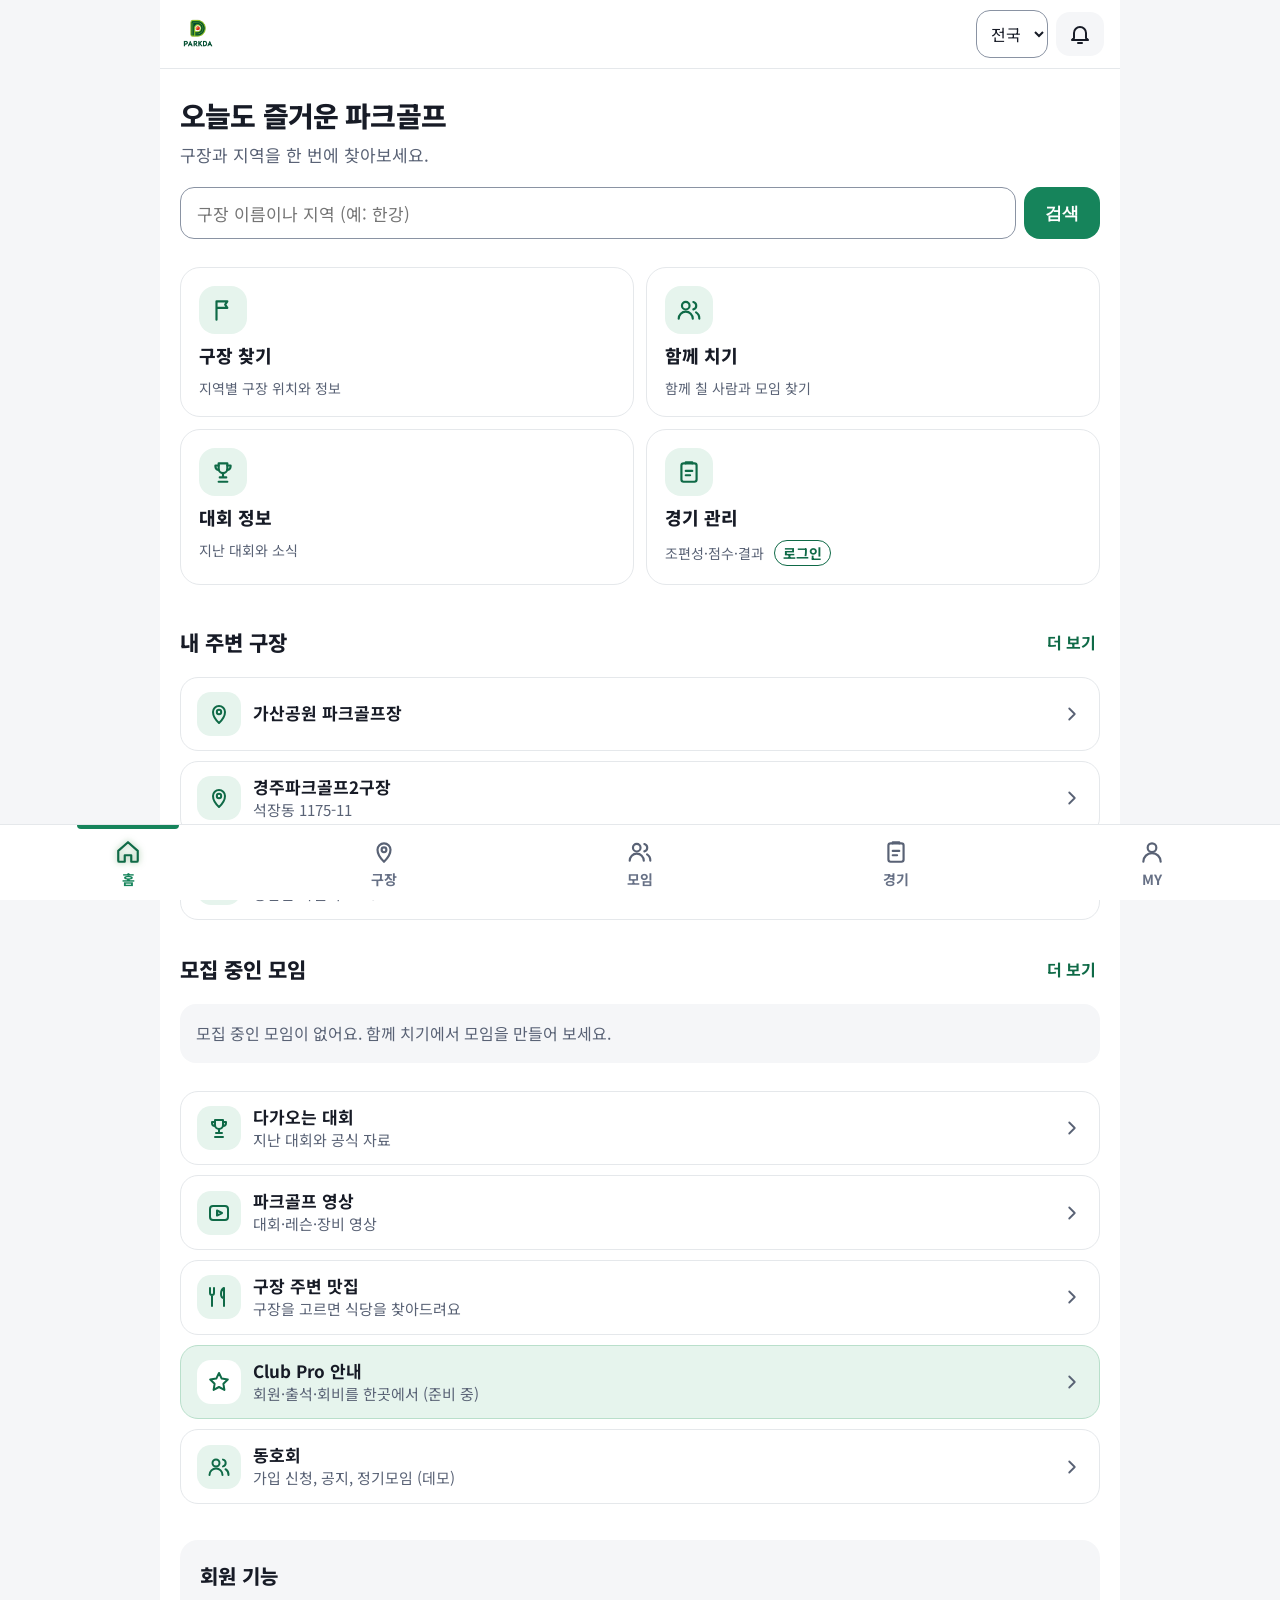
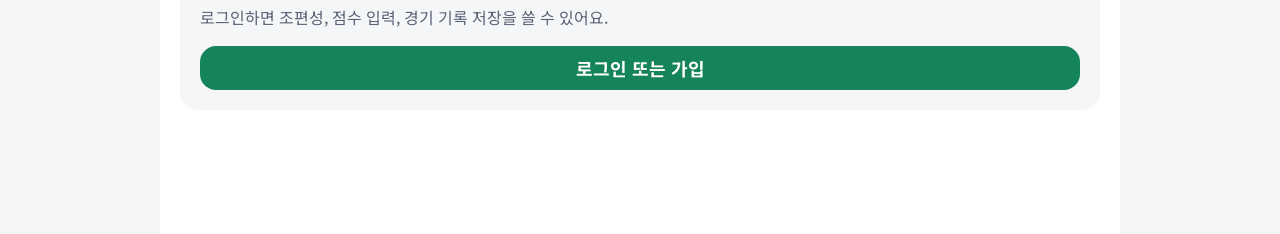
==== commit 51189846: "PARKDA 2.0 토스 스타일 디자인 패치 적용 (PARKDA_2_Toss_Design_Patch) - apply_design.py 로 parkda-toss.css 를 index" ====
--- a/index.html
+++ b/index.html
@@ -574,6 +574,8 @@
 .my-list{display:grid;gap:10px;list-style:none;margin-top:16px}
 </style>
   <!-- 카카오 SDK: 버튼 클릭 시 동적 로드 -->
+<link rel="stylesheet" href="/parkda-toss.css">
+<style>/* 패치 적용 후 대비 보정: 파란 글씨가 회색 배경에서 4.5:1 미달 */:root{--b2:#2B6198}</style>
 </head>
 <body>
 <div id="app">
--- a/parkda-toss.css
+++ b/parkda-toss.css
@@ -0,0 +1,24 @@
+/* PARKDA 2.0 — original, Toss-inspired clarity; non-destructive visual layer */
+:root{--g1:#116a49;--g2:#16845b;--g3:#1d9669;--g4:#b8e4d0;--g5:#e9f7ef;--b1:#255f9e;--b2:#3276bb;--b3:#4485c4;--gray1:#f5f6f8;--gray2:#e5e8eb;--gray3:#667085;--gray4:#475467;--text:#171b26;--white:#fff;--sh:0 4px 18px rgba(16,24,40,.055);--shs:0 2px 8px rgba(16,24,40,.04);--r:18px}
+html,body{background:#f5f6f8!important;color:var(--text)!important;font-family:Pretendard,'Noto Sans KR',system-ui,sans-serif!important;font-size:17px;line-height:1.55}
+#app{background:#f5f6f8!important;max-width:760px!important;box-shadow:0 0 40px rgba(16,24,40,.035)}
+.pg{padding-bottom:104px}
+.bar{background:rgba(255,255,255,.97)!important;color:#171b26!important;box-shadow:none!important;border-bottom:1px solid #e5e8eb!important;padding:16px 20px!important;backdrop-filter:blur(12px)}
+.bar-title{font-size:19px!important;font-weight:800!important}.bar-sub{color:#667085!important;opacity:1!important}.bar-back{font-size:26px!important}
+.hero{background:#fff!important;color:#171b26!important;padding:32px 22px 26px!important;border-bottom:1px solid #e5e8eb}
+.hero-logo img{filter:none!important;max-width:65%;object-fit:contain}.hero-logo-text{color:#16845b!important;text-shadow:none!important;letter-spacing:2px!important}.hero-sub{color:#667085!important;font-size:15px!important;opacity:1!important}
+.card,.kpi,.ucard{background:#fff!important;border:1px solid #eef0f2!important;border-radius:18px!important;box-shadow:var(--sh)!important}
+.card{margin:12px 16px!important}.card-hd{background:#fff!important;color:#171b26!important;border-bottom:1px solid #eef0f2!important;font-size:18px!important;padding:16px 18px!important}.card-bd{padding:18px!important}
+.sec{font-size:15px!important;font-weight:800!important;color:#344054!important;letter-spacing:0!important;padding:24px 20px 10px!important;text-transform:none!important}
+.mbtn{background:#fff!important;color:#171b26!important;border:1px solid #e5e8eb!important;box-shadow:var(--sh)!important;border-radius:18px!important;min-height:74px!important;margin:0 16px 10px!important;width:calc(100% - 32px)!important;padding:16px 18px!important}
+.mbtn-label{font-size:19px!important;line-height:1.4!important}.mbtn-desc{font-size:14px!important;color:#667085!important;opacity:1!important}.mbtn-arr{color:#98a2b3!important;opacity:1!important}
+.mbtn-green{border-left:5px solid #16845b!important}.mbtn-blue{border-left:5px solid #3276bb!important}.mbtn-teal{border-left:5px solid #16845b!important}.mbtn-orange{border-left:5px solid #e5a143!important}
+.btn{min-height:54px!important;border-radius:14px!important;box-shadow:none!important;font-size:18px!important;font-weight:800!important;line-height:1.4!important}.btn-green{background:#16845b!important}.btn-blue{background:#3276bb!important}.btn-orange{background:#b65c27!important}
+.fi{min-height:52px!important;border:1.5px solid #d0d5dd!important;border-radius:12px!important;background:#fff!important;color:#171b26!important;font-size:17px!important;padding:13px 15px!important}.fi:focus{border-color:#16845b!important;box-shadow:0 0 0 3px rgba(22,132,91,.12)!important}.fl{font-size:17px!important;margin-bottom:8px!important}.fh{font-size:14px!important;color:#667085!important}
+.rbi{min-height:48px!important;border:1.5px solid #d0d5dd!important;color:#344054!important}.rb input:checked+.rbi{border-color:#16845b!important;background:#e9f7ef!important;color:#116a49!important}
+.ucard{margin:16px!important}.uname{font-size:18px!important}.uclub{font-size:14px!important}.kpi-row{gap:10px!important;padding:12px 16px!important}.kpi-n{font-family:inherit!important;font-size:24px!important}.kpi-l{font-size:13px!important;color:#667085!important}
+button,a,input,select,textarea{touch-action:manipulation}button:focus-visible,a:focus-visible,input:focus-visible,select:focus-visible,textarea:focus-visible{outline:3px solid #16845b!important;outline-offset:3px!important}
+button:not(.rb),[role='button']{min-height:44px}a{overflow-wrap:anywhere}p,li{line-height:1.65}
+@media(min-width:900px){#app{max-width:960px!important}.hero{padding:42px 32px!important}.card{margin:16px 24px!important}.sec{padding-left:28px!important}}
+@media(max-width:390px){.card{margin:10px 12px!important}.mbtn{margin-left:12px!important;margin-right:12px!important;width:calc(100% - 24px)!important}.mbtn-label{font-size:18px!important}.bar{padding:14px!important}}
+@media(prefers-reduced-motion:reduce){*,*:before,*:after{animation-duration:.01ms!important;transition-duration:.01ms!important;scroll-behavior:auto!important}}
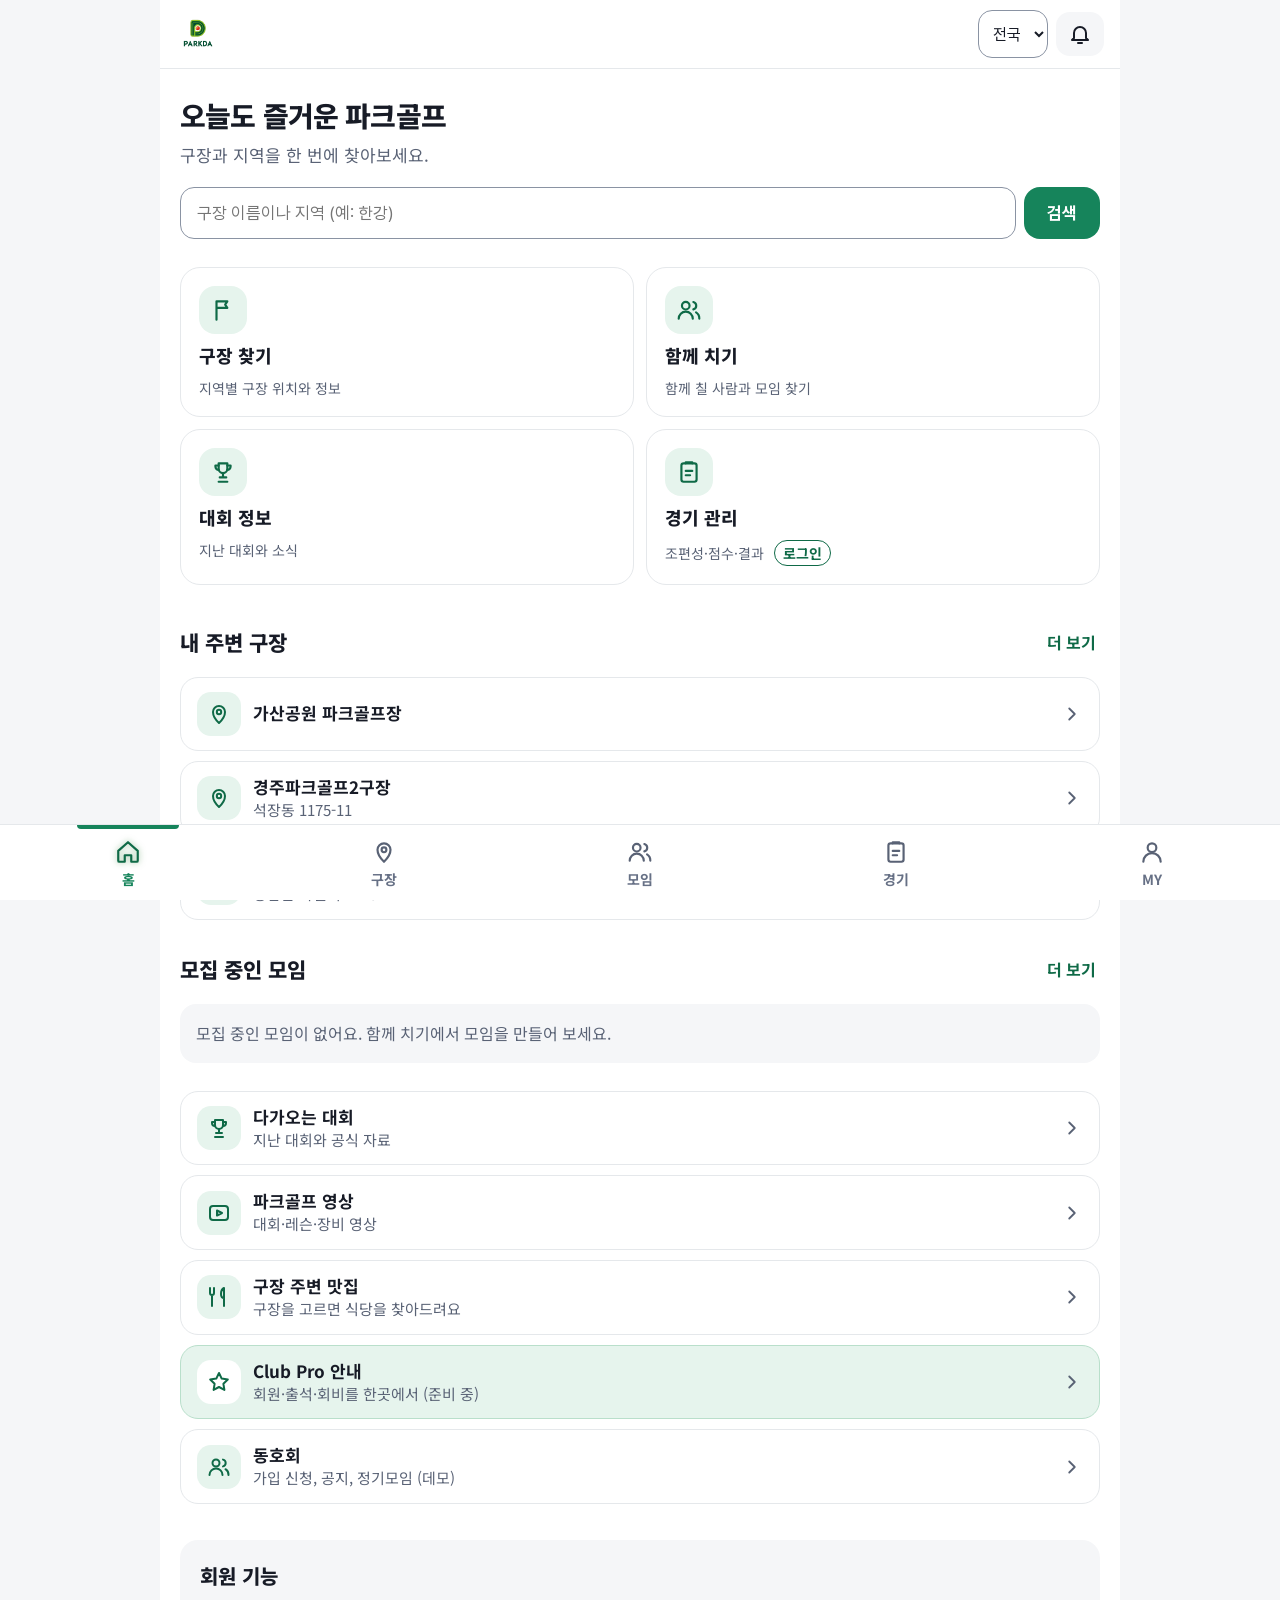
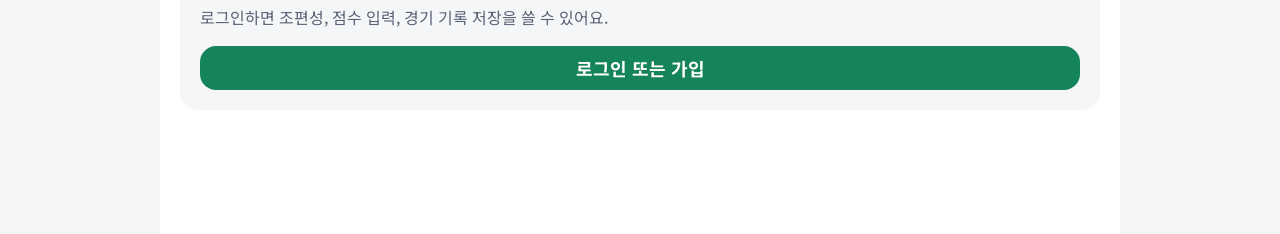
==== commit 74a195f9: "점수 입력 화면 개선 · 관리자 데모 화면 정리 · Pretendard 자체 호스팅 · 이모지 제거 - 점수 입력: 현재 홀·참가자 큰 글씨, 타수 60px, +/− 버튼 68px" ====
--- a/index.html
+++ b/index.html
@@ -73,7 +73,7 @@
 .mbtn-teal{background:linear-gradient(135deg,var(--teal),#00897b);color:var(--white)}
 .mbtn-orange{background:linear-gradient(135deg,var(--o2),var(--o3));color:var(--white)}
 .mbtn-gray{background:var(--white);color:var(--text);border:1.5px solid var(--gray2);opacity:.7}
-.mbtn-lock::after{content:'🔒 PRO';position:absolute;top:9px;right:12px;font-size:9px;font-weight:700;background:rgba(0,0,0,.2);color:#fff;padding:2px 7px;border-radius:99px}
+.mbtn-lock::after{content:'PRO';position:absolute;top:9px;right:12px;font-size:14px;font-weight:700;background:rgba(0,0,0,.2);color:#fff;padding:2px 7px;border-radius:99px}
 .mbtn-ico{font-size:30px;flex-shrink:0}
 .mbtn-info{flex:1;min-width:0}
 .mbtn-label{font-size:17px;font-weight:900;display:block;line-height:1.2}
@@ -575,7 +575,45 @@
 </style>
   <!-- 카카오 SDK: 버튼 클릭 시 동적 로드 -->
 <link rel="stylesheet" href="/parkda-toss.css">
-<style>/* 패치 적용 후 대비 보정: 파란 글씨가 회색 배경에서 4.5:1 미달 */:root{--b2:#2B6198}</style>
+<style>/* 패치 적용 후 대비 보정: 파란 글씨가 회색 배경에서 4.5:1 미달 */:root{--b2:#2B6198}
+/* Pretendard 자체 호스팅 (OFL, fonts/LICENSE.txt). 로컬에 있으면 그것을 쓰고, 실패하면 아래 글꼴 스택의 Noto Sans KR·시스템 글꼴로 넘어간다. */
+@font-face{font-family:'Pretendard';font-style:normal;font-weight:400;font-display:swap;src:local('Pretendard Regular'),local('Pretendard-Regular'),url('fonts/Pretendard-Regular.woff2') format('woff2')}
+@font-face{font-family:'Pretendard';font-style:normal;font-weight:700;font-display:swap;src:local('Pretendard Bold'),local('Pretendard-Bold'),url('fonts/Pretendard-Bold.woff2') format('woff2')}
+@font-face{font-family:'Pretendard';font-style:normal;font-weight:800;font-display:swap;src:local('Pretendard ExtraBold'),local('Pretendard-ExtraBold'),url('fonts/Pretendard-ExtraBold.woff2') format('woff2')}
+html,body,button,input,select,textarea{font-family:'Pretendard','Noto Sans KR',system-ui,-apple-system,'Apple SD Gothic Neo',sans-serif}
+/* 점수 입력: 현재 홀·참가자 크게, 타수 큰 숫자, +/- 큰 버튼 (강한 햇빛에서도 읽히도록 대비 강화) */
+#score-focus{background:#fff;border-bottom:2px solid #e5e8eb}
+.sf-head{display:grid;grid-template-columns:auto 1fr auto;align-items:center;gap:10px;padding:14px 16px;border-bottom:1px solid #e5e8eb}
+.sf-hole{text-align:center;color:#171b26}
+.sf-hole b{display:inline-block;font-size:48px;line-height:1;font-weight:800;font-variant-numeric:tabular-nums}
+.sf-hole span{font-size:22px;font-weight:800;margin-left:2px}
+.sf-hole small{display:block;font-size:16px;font-weight:700;color:#475467;margin-top:2px}
+.sf-nav{min-height:56px;min-width:92px;padding:0 12px;border:2px solid #475467;background:#fff;border-radius:14px;font-size:18px;font-weight:800;color:#171b26;cursor:pointer}
+.sf-nav:disabled{opacity:.35;cursor:default}
+.sf-list{list-style:none;margin:0;padding:4px 16px 8px}
+.sf-row{display:grid;grid-template-columns:1fr auto;grid-template-areas:"who num" "cmp num" "btn btn";gap:6px 12px;padding:14px 0;border-bottom:1px solid #eef0f2}
+.sf-row:last-child{border-bottom:0}
+.sf-who{grid-area:who;display:flex;gap:8px;align-items:center;flex-wrap:wrap}
+.sf-name{font-size:22px;font-weight:800;color:#171b26;line-height:1.3}
+.sf-tag{font-size:15px;font-weight:700;color:#0f6a47;background:#e6f4ed;border-radius:8px;padding:2px 10px}
+.sf-num{grid-area:num;font-size:60px;font-weight:800;line-height:1;color:#171b26;text-align:right;font-variant-numeric:tabular-nums;min-width:96px;align-self:center}
+.sf-num small{font-size:18px;font-weight:800;margin-left:3px;color:#475467}
+.sf-cmp{grid-area:cmp;font-size:17px;font-weight:700;color:#344054}
+.sf-btns{grid-area:btn;display:grid;grid-template-columns:1fr 1fr;gap:12px}
+.sf-btn{min-height:68px;font-size:36px;font-weight:800;line-height:1;border-radius:16px;border:2px solid #0f6a47;background:#fff;color:#0f6a47;cursor:pointer}
+.sf-btn-p{background:#0f6a47;color:#fff}
+.sf-btn:disabled{opacity:.35;cursor:default}
+.sf-status{margin:0;padding:14px 16px;font-size:17px;font-weight:700;color:#0f6a47;background:#e6f4ed;line-height:1.5}
+.sf-status[data-kind="pend"]{color:#344054;background:#f5f6f8}
+.sf-status[data-kind="err"]{color:#912018;background:#fdecec}
+/* 관리자 콘솔: 데모 표시와 요약 카드 */
+.adm-banner{background:#fff4e5;border:2px solid #b54708;color:#7a2e0e;border-radius:14px;padding:14px 16px;font-size:17px;font-weight:700;line-height:1.5;margin-bottom:16px}
+.adm-sum{display:grid;grid-template-columns:1fr 1fr;gap:10px;margin:8px 0 18px}
+.adm-card{background:#fff;border:1px solid #e5e8eb;border-radius:16px;padding:14px 16px}
+.adm-card b{display:block;font-size:30px;font-weight:800;color:#171b26;line-height:1.2}
+.adm-card span{font-size:15px;font-weight:700;color:#475467}
+@media (max-width:390px){.sf-num{font-size:52px;min-width:80px}.sf-btn{font-size:32px}}
+</style>
 </head>
 <body>
 <div id="app">
@@ -1040,6 +1078,7 @@
  </div>
  </div>
  <div class="group-tabs" id="group-tabs"></div>
+ <div id="score-focus"></div>
  <div class="score-scroll"><table class="stbl" id="score-tbl"></table></div>
  <div id="live-area"></div>
  <div class="btn-wrap">
@@ -1384,13 +1423,13 @@
     document.body.appendChild(el);
   }
   if (ok) {
-    el.textContent = '☁️ 동기화됨';
+    el.textContent = ' 동기화됨';
     el.style.background = 'rgba(46,125,50,.12)';
     el.style.color = '#2e7d32';
     el.style.opacity = '1';
     setTimeout(() => { el.style.opacity = '0'; }, 2500);
   } else {
-    el.textContent = '⚠️ 오프라인';
+    el.textContent = '⚠ 오프라인';
     el.style.background = 'rgba(198,40,40,.10)';
     el.style.color = '#c62828';
     el.style.opacity = '1';
@@ -1449,7 +1488,7 @@
 async function kakaoLogin() {
   await kakaoInit();
   if (!window.Kakao || !Kakao.isInitialized()) {
-    _showKakaoFallback('카카오 앱 설정이 필요해요. 아래에 직접 입력해 주세요 👇');
+    _showKakaoFallback('카카오 앱 설정이 필요해요. 아래에 직접 입력해 주세요 ');
     return;
   }
   try {
@@ -1462,12 +1501,12 @@
             prompt: 'select_account'
           });
         } catch(e2) {
-          _showKakaoFallback('카카오 도메인 설정이 필요해요. 아래에 직접 입력해 주세요 👇');
+          _showKakaoFallback('카카오 도메인 설정이 필요해요. 아래에 직접 입력해 주세요 ');
         }
       }
     });
   } catch(e) {
-    _showKakaoFallback('카카오 로그인을 사용할 수 없어요. 아래에 직접 입력해 주세요 👇');
+    _showKakaoFallback('카카오 로그인을 사용할 수 없어요. 아래에 직접 입력해 주세요 ');
   }
 }
 
@@ -1500,14 +1539,14 @@
     const saved = lsGet('user');
     if (saved && saved.phone === fakePhone) {
       S.user = saved; showHome();
-      toast(`👋 ${saved.name}님, 반갑습니다!`);
+      toast(` ${saved.name}님, 반갑습니다!`);
     } else {
       S.user = { name: kakaoName, phone: fakePhone,
         club: '', region: '', role: '일반회원',
         privacyAgreed: true, kakao: true };
       lsSet('user', S.user);
       showHome();
-      toast(`✅ ${kakaoName}님, PARKDA에 오신 걸 환영해요!`);
+      toast(` ${kakaoName}님, PARKDA에 오신 걸 환영해요!`);
     }
   } catch(e) {
     toast('카카오 정보를 불러오지 못했어요: ' + e.message);
@@ -1533,7 +1572,7 @@
   const timerHtml = (n) => `<span id="rb-count" style="font-size:11px;color:var(--gray3);margin-left:6px">${n}초 후 자동 이동...</span>`;
 
   banner.innerHTML = `
-    <div style="font-size:11px;color:var(--g2);font-weight:700;margin-bottom:6px;letter-spacing:.05em">👋 최근 접속 계정</div>
+    <div style="font-size:11px;color:var(--g2);font-weight:700;margin-bottom:6px;letter-spacing:.05em"> 최근 접속 계정</div>
     <div style="display:flex;align-items:center;justify-content:space-between;gap:10px">
       <div style="min-width:0">
         <span style="font-size:17px;font-weight:900;color:var(--g1)">${u.name}</span>
@@ -1568,7 +1607,7 @@
     const old = lsGet('matches'); S.matches = old || {};
   }
   showHome();
-  toast(`👋 ${u.name}님, 반갑습니다!`);
+  toast(` ${u.name}님, 반갑습니다!`);
 }
 
 /* ══ 초기화 ══ */
@@ -1589,7 +1628,7 @@
 
   const u = lsGet('user');
   if (u && u.name && u.phone) {
-    // ✅ 재방문자: 로그인 페이지에 바로시작 배너 표시 후 1.2초 뒤 자동 이동
+    //  재방문자: 로그인 페이지에 바로시작 배너 표시 후 1.2초 뒤 자동 이동
     checkReturningUser();
     setTimeout(async () => {
       S.user = u;
@@ -1600,7 +1639,7 @@
         S.matches = oldMatches || {};
       }
       showHome();
-      toast(`👋 ${u.name}님, 반갑습니다!`);
+      toast(` ${u.name}님, 반갑습니다!`);
       // URL 게임코드로 자동 참가
       if (urlCode && /^[A-Z0-9]{4}$/i.test(urlCode)) {
         setTimeout(async () => { await joinGame(); }, 500);
@@ -2526,8 +2565,15 @@
     return `<li>${escHtml(m.title)} · 신고 ${m.reports.length}건${m.reports.length >= 3 ? ' (운영 검토 대기)' : ''} · 사유: ${escHtml(reasons)}${m.reviewedAt ? ' · 검토 완료' : ` <button class="hub-act" data-dm="adm-review" data-id="${escHtml(m.id)}">검토 완료</button>`}</li>`;
   }).join('') || '<li>신고가 없어요</li>';
   const vr = venueReportsAll().map(r => `<li>${escHtml(r.venueName || r.venueId)} · ${escHtml(r.text)} <small>(${escHtml(r.at.slice(0, 10))})</small> <button class="hub-act" data-dm="adm-venue-done" data-id="${escHtml(r.id)}">처리 완료</button></li>`).join('') || '<li>제보가 없어요</li>';
-  box.innerHTML = `<p class="hub-msg hub-demo">개발용 데모 콘솔입니다. 관리자 인증은 서버 연결 전이라 실제 운영 권한이 아닙니다. 이 기기의 데모 데이터만 보여요.</p>
-    <h3 class="hub-sub">회원·동호회 현황</h3><p class="hub-vs">동호회 ${clubs.length}개 · 승인 회원 ${members.approved}명 · 승인 대기 ${members.pending}명 · 함께 치기 모임 ${meetings.length}개</p>
+  const unresolved = reported.filter(m => !m.reviewedAt).length;
+  box.innerHTML = `<div class="adm-banner" role="note">데모 관리자 화면입니다. 서버 인증이 없어 실제 운영 권한이 아니며, 운영 기능을 실행하지 않습니다. 이 기기에 저장된 데모 데이터만 보여요.</div>
+    <div class="adm-sum">
+      <div class="adm-card"><b>${clubs.length}</b><span>동호회</span></div>
+      <div class="adm-card"><b>${members.approved}</b><span>승인 회원 (대기 ${members.pending}명)</span></div>
+      <div class="adm-card"><b>${unresolved}</b><span>검토 필요 신고</span></div>
+      <div class="adm-card"><b>${venueReportsAll().length}</b><span>구장 정보 제보</span></div>
+    </div>
+    <h3 class="hub-sub">회원·동호회 현황</h3><p class="hub-vs">함께 치기 모임 ${meetings.length}개 (이 기기 기준)</p>
     <h3 class="hub-sub">신고 관리</h3><ul class="hub-ul">${reports}</ul>
     <h3 class="hub-sub">구장 정보 수정 제보</h3><ul class="hub-ul">${vr}</ul>
     <h3 class="hub-sub">데이터 품질 현황</h3><p class="hub-vs" id="console-quality">불러오는 중…</p>
@@ -2536,7 +2582,8 @@
     const el = document.getElementById('console-quality'); if (!el) return;
     const mv = cs.filter(c => c.map_visible).length;
     const byStatus = cs.reduce((a, c) => { a[c.verification_status] = (a[c.verification_status] || 0) + 1; return a; }, {});
-    el.textContent = `구장 ${cs.length}곳 · 지도 표시 ${mv}곳 · 위치 확인 중 ${cs.length - mv}곳 · 확인 상태 ${Object.entries(byStatus).map(([k, v]) => `${k} ${v}`).join(', ')}`;
+    const checked = (byStatus.official_dataset || 0) + (byStatus.official_page_checked || 0);
+    el.textContent = `구장 ${cs.length}곳 · 공식 자료로 확인 ${checked}곳 · 지도 표시 ${mv}곳 · 위치 확인 중 ${cs.length - mv}곳`;
   });
 }
 window.addEventListener('error', e => errLog(e.message));
@@ -2566,9 +2613,9 @@
   const box = document.getElementById('score-controls'); if (!box) return;
   const m = S.matches[S.mid]; if (!m) { box.innerHTML = ''; return; }
   const isCreator = m.by === S.user?.name;
-  const pauseBtn = isCreator ? `<button class="btn btn-gray btn-sm" onclick="togglePause()">${m.paused ? '▶ 경기 재개' : '⏸ 경기 중단'}</button>` : '';
-  const hist = `<button class="btn btn-gray btn-sm" onclick="toggleScoreLog()">📜 수정 이력 (${(m.scoreLog || []).length})</button>`;
-  box.innerHTML = `<div class="btn-row" style="padding:0 14px 8px">${m.paused ? '<span class="auth-box">⏸ 중단된 경기입니다. 재개 후 저장할 수 있어요.</span> ' : ''}${pauseBtn} ${hist}</div>
+  const pauseBtn = isCreator ? `<button class="btn btn-gray btn-sm" onclick="togglePause()">${m.paused ? ' 경기 재개' : ' 경기 중단'}</button>` : '';
+  const hist = `<button class="btn btn-gray btn-sm" onclick="toggleScoreLog()"> 수정 이력 (${(m.scoreLog || []).length})</button>`;
+  box.innerHTML = `<div class="btn-row" style="padding:0 14px 8px">${m.paused ? '<span class="auth-box"> 중단된 경기입니다. 재개 후 저장할 수 있어요.</span> ' : ''}${pauseBtn} ${hist}</div>
     <div id="score-log" hidden></div>`;
 }
 function togglePause() {
@@ -2577,7 +2624,7 @@
   const r = m.paused ? PD_SCORE.resume(g, me) : PD_SCORE.pause(g, me);
   if (!r.ok) { toast('생성자만 중단·재개할 수 있어요'); return; }
   m.paused = !m.paused;
-  saveMatch(m); renderScoreControls(); toast(m.paused ? '경기를 중단했어요' : '경기를 재개했어요');
+  saveMatch(m); renderScoreControls(); renderScoreFocus(); toast(m.paused ? '경기를 중단했어요' : '경기를 재개했어요');
 }
 function toggleScoreLog() {
   const el = document.getElementById('score-log'); if (!el) return;
@@ -2594,12 +2641,12 @@
     body = `<ul class="hub-ul">${m.final.rows.map(r => `<li>${r.rank}위 · ${escHtml(r.id)} · 총 ${r.total}타</li>`).join('')}</ul>
       <p class="hub-vs">확정 ${escHtml(m.final.at.slice(0, 16).replace('T', ' '))} · 동점은 같은 순위로 표시합니다 (뒤 9홀 → 마지막 홀 순으로 먼저 비교)</p>
       ${m.editApproval ? `<p class="hub-vs">수정 승인됨 (${escHtml(m.editApproval.by)}). 점수를 저장하면 확정 결과가 다시 계산됩니다.</p>` : ''}`;
-    if (isCreator && !m.editApproval) body += `<button class="btn btn-gold btn-sm" onclick="approveEdit()">✏️ 확정 후 수정 승인</button>`;
+    if (isCreator && !m.editApproval) body += `<button class="btn btn-gold btn-sm" onclick="approveEdit()"> 확정 후 수정 승인</button>`;
   } else if (isCreator) {
-    body = `<button class="btn btn-green btn-sm" onclick="finalizeResult()">🔒 결과 확정</button>
+    body = `<button class="btn btn-green btn-sm" onclick="finalizeResult()"> 결과 확정</button>
       <p class="hub-vs">모든 참가자의 전체 홀 점수가 입력되어야 확정할 수 있어요.</p>`;
   } else body = '<p class="hub-vs">결과는 총무(생성자)가 확정합니다.</p>';
-  box.innerHTML = `<div class="card"><div class="card-hd">🔒 결과 확정</div><div style="padding:10px 14px">${body}</div></div>`;
+  box.innerHTML = `<div class="card"><div class="card-hd"> 결과 확정</div><div style="padding:10px 14px">${body}</div></div>`;
 }
 function finalizeResult() {
   const m = S.matches[S.mid]; if (!m) return;
@@ -2651,6 +2698,93 @@
     <button class="hub-btn-ghost" type="button" onclick="go('pg-club')">Club Pro 안내</button>
     <button class="hub-btn-ghost" type="button" onclick="doLogout()">로그아웃</button>`;
 }
+/* ══ 점수 입력 화면: 현재 홀 패널 · +/- · 자동 저장 ══ */
+let _saveT = null, _saveMsg = '', _saveKind = '';
+function setSaveStatus(msg, kind) {
+  _saveMsg = msg; _saveKind = kind || '';
+  const el = document.getElementById('save-status');
+  if (el) { el.textContent = msg; el.dataset.kind = _saveKind; }
+}
+function renderScoreFocus() {
+  const box = document.getElementById('score-focus'); if (!box) return;
+  const m = S.matches[S.mid], g = m && m.groups[S.cg];
+  if (!g) { box.innerHTML = ''; return; }
+  const h = Math.min(S.curHole || 0, m.holes - 1), par = m.par[h];
+  const locked = !!m.paused || (!!m.final && !m.editApproval);
+  const ok = canEdit() && !locked;
+  const rows = g.players.map(p => {
+    const v = +(((m.sd || {})[p]) || [])[h] || 0;
+    const d = v ? v - par : null;
+    const cmp = !v ? '아직 입력 전' : d === 0 ? '파(PAR)와 같아요' : d < 0 ? `파보다 ${-d} 적어요` : `파보다 ${d} 많아요`;
+    const pe = escHtml(p);
+    return `<li class="sf-row">
+      <div class="sf-who"><span class="sf-name">${pe}</span>${p === g.leader ? '<span class="sf-tag">조장</span>' : ''}</div>
+      <div class="sf-num" aria-live="polite">${v || '–'}<small>타</small></div>
+      <div class="sf-cmp">${cmp}</div>
+      <div class="sf-btns">
+        <button type="button" class="sf-btn" data-sf="-1" data-p="${pe}" aria-label="${pe} ${h + 1}홀 1타 줄이기" ${ok ? '' : 'disabled'}>−</button>
+        <button type="button" class="sf-btn sf-btn-p" data-sf="1" data-p="${pe}" aria-label="${pe} ${h + 1}홀 1타 늘리기" ${ok ? '' : 'disabled'}>+</button>
+      </div></li>`;
+  }).join('');
+  const lockMsg = m.paused ? '경기가 중단되어 입력할 수 없어요. 재개하면 다시 입력할 수 있어요'
+    : (m.final && !m.editApproval) ? '확정된 결과예요. 총무 승인 후 수정할 수 있어요' : '조장만 점수를 입력할 수 있어요';
+  const status = locked ? lockMsg : (_saveMsg || (ok ? '입력하면 자동으로 저장돼요' : '조장만 점수를 입력할 수 있어요'));
+  box.innerHTML = `<div class="sf-head">
+      <button type="button" class="sf-nav" onclick="moveHole(-1)" ${h <= 0 ? 'disabled' : ''} aria-label="이전 홀">‹ 이전</button>
+      <div class="sf-hole"><b>${h + 1}</b><span>홀</span><small>PAR ${par}</small></div>
+      <button type="button" class="sf-nav" onclick="moveHole(1)" ${h >= m.holes - 1 ? 'disabled' : ''} aria-label="다음 홀">다음 ›</button>
+    </div>
+    <ul class="sf-list">${rows}</ul>
+    <p class="sf-status" id="save-status" data-kind="${_saveKind}" role="status" aria-live="polite">${escHtml(status)}</p>`;
+}
+function moveHole(d) {
+  const m = S.matches[S.mid]; if (!m) return;
+  if (canEdit()) collectScores();
+  S.curHole = Math.max(0, Math.min(m.holes - 1, (S.curHole || 0) + d));
+  const half = m.holes === 18 ? Math.floor(S.curHole / 9) : 0;
+  if (m.holes === 18 && half !== S.ch) switchHalf(half); else renderScoreTbl();
+}
+function bumpScore(p, delta) {
+  const m = S.matches[S.mid]; if (!m) return;
+  if (!canEdit()) { toast('조장만 입력할 수 있어요'); return; }
+  if (m.paused) { toast('중단된 경기예요. 재개한 뒤 입력해 주세요'); return; }
+  if (m.final && !m.editApproval) { toast('확정된 결과예요. 총무 승인 후 수정할 수 있어요'); return; }
+  collectScores();  // 입력창에 적힌 값을 먼저 반영 (아직 저장 전 값 보존)
+  const h = S.curHole || 0;
+  if (m.holes === 18 && Math.floor(h / 9) !== S.ch) switchHalf(Math.floor(h / 9));
+  if (!m.sd[p]) m.sd[p] = Array(m.holes).fill(0);
+  const before = m.sd[p].slice();
+  const cur = +m.sd[p][h] || 0;
+  m.sd[p][h] = Math.min(20, Math.max(1, (cur || m.par[h]) + delta));
+  logScoreDiffs(m, [p], [h], { [p]: before });
+  renderScoreTbl();
+  scheduleAutoSave();
+}
+function scheduleAutoSave() {
+  clearTimeout(_saveT);
+  setSaveStatus('입력 중…', 'pend');
+  _saveT = setTimeout(autoSaveNow, 700);
+}
+async function autoSaveNow() {
+  const m = S.matches[S.mid]; if (!m) return;
+  if (!canEdit()) { setSaveStatus('조장만 입력할 수 있어요', 'err'); return; }
+  if (m.paused) { setSaveStatus('중단된 경기예요. 재개한 뒤 저장돼요', 'err'); return; }
+  if (m.final && !m.editApproval) { setSaveStatus('확정된 결과예요. 총무 승인 후 수정할 수 있어요', 'err'); return; }
+  collectScores();
+  setSaveStatus('저장 중…', 'pend');
+  try {
+    await saveMatch(m);
+    afterScoreSave(m);
+    const t = new Date(), pz = n => String(n).padStart(2, '0');
+    setSaveStatus(`자동 저장됨 · ${pz(t.getHours())}:${pz(t.getMinutes())}`, 'ok');
+  } catch (e) {
+    setSaveStatus('저장하지 못했어요. 저장 버튼을 눌러 다시 시도해 주세요', 'err');
+  }
+}
+document.addEventListener('click', e => {
+  const b = e.target.closest('[data-sf]');
+  if (b && !b.disabled) bumpScore(b.dataset.p, +b.dataset.sf);
+});
 function venueReportHtml(c) {
   return `<div class="hub-box"><h3 class="hub-sub">정보 수정 제보</h3>
     <label class="hub-sr" for="vr-${escHtml(c.id)}">수정할 내용</label>
@@ -2711,7 +2845,7 @@
 function agreeAndClose() {
   document.getElementById('privacy-agree').checked = true;
   document.getElementById('privacy-modal').classList.remove('on');
-  toast('✅ 개인정보 수집에 동의했습니다');
+  toast(' 개인정보 수집에 동의했습니다');
 }
 
 /* ══ 회원 유형 선택 ══ */
@@ -2736,12 +2870,12 @@
 /* ══ 로그인 ══ */
 function doLogin() {
   if (!document.getElementById('privacy-agree').checked) {
-    toast('개인정보 수집·이용에 동의해 주세요 🔒'); return;
+    toast('개인정보 수집·이용에 동의해 주세요 '); return;
   }
   const name  = V('l-name').trim();
   const phone = V('l-phone').trim();
-  if (!name)  { toast('이름을 입력해 주세요 👤'); return; }
-  if (!phone.startsWith('010') || phone.length < 10) { toast('전화번호를 확인해 주세요 📱'); return; }
+  if (!name)  { toast('이름을 입력해 주세요 '); return; }
+  if (!phone.startsWith('010') || phone.length < 10) { toast('전화번호를 확인해 주세요 '); return; }
   const existing = lsGet('user');
   // 같은 전화번호면 기존 role·joinedAt 유지 (실수로 역할 바꿔 덮어쓰는 것 방지)
   const isSamePerson = existing && existing.phone === phone;
@@ -2768,7 +2902,7 @@
   lsSet('user', S.user);
   saveMeta();
   showHome();
-  toast(`✅ ${name}님, PARKDA에 오신 걸 환영해요!`);
+  toast(` ${name}님, PARKDA에 오신 걸 환영해요!`);
 }
 async function saveMeta() {
   if (!S.user?.club) return;
@@ -2806,7 +2940,7 @@
   }
 
   if (!match) {
-    toast('해당 코드의 경기를 찾을 수 없어요 😢\n총무/회장에게 코드를 다시 확인하세요');
+    toast('해당 코드의 경기를 찾을 수 없어요 \n총무/회장에게 코드를 다시 확인하세요');
     return;
   }
 
@@ -2823,7 +2957,7 @@
 
   S.mid = match.id;
   const role = isCreator ? '총무/회장' : isLeader ? '조장' : '조원';
-  toast(`✅ "${match.title}" 참가! (${role})`);
+  toast(` "${match.title}" 참가! (${role})`);
   setTimeout(() => openScore(match.id), 600);
 }
 
@@ -2901,7 +3035,7 @@
     <div style="background:linear-gradient(135deg,#1b5e20,#2e7d32);border-radius:14px;padding:15px 16px;color:#fff;box-shadow:var(--sh)">
       <div style="display:flex;align-items:center;justify-content:space-between;margin-bottom:12px">
         <div style="font-size:16px;font-weight:900">${myName} 님</div>
-        <div style="background:rgba(255,255,255,.18);border-radius:99px;padding:4px 11px;font-size:11px;font-weight:700">🏆 ${rankLabel}</div>
+        <div style="background:rgba(255,255,255,.18);border-radius:99px;padding:4px 11px;font-size:11px;font-weight:700"> ${rankLabel}</div>
       </div>
       <div style="display:grid;grid-template-columns:repeat(3,1fr);gap:8px;margin-bottom:12px">
         <div style="background:rgba(255,255,255,.12);border-radius:10px;padding:9px;text-align:center">
@@ -2957,9 +3091,9 @@
   const gs     = +QV('input[name="gs"]:checked');
   const custom = +V('c-unit-custom');
   const unit   = custom > 0 ? custom : +QV('input[name="unit"]:checked') || 100;
-  if (!title) { toast('경기 이름을 입력하세요 📝'); return; }
+  if (!title) { toast('경기 이름을 입력하세요 '); return; }
   const players = parsePlayers(V('c-players'));
-  if (players.length < 2) { toast('참가자를 2명 이상 입력하세요 👥'); return; }
+  if (players.length < 2) { toast('참가자를 2명 이상 입력하세요 '); return; }
 
   const id   = 'M' + Date.now().toString(36).toUpperCase();
   const code = makeUniqueCode();
@@ -3025,19 +3159,19 @@
 function copyCode() {
   const m = S.matches[S.mid]; if (!m) return;
   const baseUrl = location.origin + location.pathname;
-  const txt = `⛳ PARKDA 경기 참가\n\n경기: ${m.title}\n게임코드: ${m.code}\n\n아래 링크를 클릭하거나 코드를 입력하세요\n${baseUrl}?game=${m.code}`;
-  navigator.clipboard?.writeText(txt).then(() => toast('📋 복사됐어요! 카톡에 붙여넣으세요'))
+  const txt = ` PARKDA 경기 참가\n\n경기: ${m.title}\n게임코드: ${m.code}\n\n아래 링크를 클릭하거나 코드를 입력하세요\n${baseUrl}?game=${m.code}`;
+  navigator.clipboard?.writeText(txt).then(() => toast(' 복사됐어요! 카톡에 붙여넣으세요'))
     .catch(() => fbCopy(txt));
   if (!navigator.clipboard) fbCopy(txt);
 }
 function shareKakao() {
   const m = S.matches[S.mid]; if (!m) return;
   const baseUrl = location.origin + location.pathname;
-  const txt = `⛳ PARKDA 경기 참가\n\n📌 ${m.title}\n📅 ${m.date}  🏌️ ${m.course}\n👥 ${m.players.length}명 · ${m.holes}홀 · ${m.unit}P/타\n\n🔑 게임코드: ${m.code}\n🔗 ${baseUrl}?game=${m.code}\n\nPARKDA 앱에서 코드를 입력하면 바로 참가!`;
-  navigator.clipboard?.writeText(txt).then(() => toast('💬 카톡 공유용 텍스트 복사됐어요!'))
+  const txt = ` PARKDA 경기 참가\n\n ${m.title}\n ${m.date}   ${m.course}\n ${m.players.length}명 · ${m.holes}홀 · ${m.unit}P/타\n\n 게임코드: ${m.code}\n ${baseUrl}?game=${m.code}\n\nPARKDA 앱에서 코드를 입력하면 바로 참가!`;
+  navigator.clipboard?.writeText(txt).then(() => toast(' 카톡 공유용 텍스트 복사됐어요!'))
     .catch(() => fbCopy(txt));
   if (!navigator.clipboard) fbCopy(txt);
-  toast('💬 복사됐어요! 카톡에 붙여넣으세요');
+  toast(' 복사됐어요! 카톡에 붙여넣으세요');
 }
 
 /* ══ 조편성 ══ */
@@ -3048,7 +3182,7 @@
     const c = GC[i % GC.length];
     const chips = g.players.map(p => `
       <div class="chip" style="border-color:${c};color:${c}">
-        ${p}${p === g.leader ? '<span class="chip-ldr">👑조장</span>' : ''}
+        ${p}${p === g.leader ? '<span class="chip-ldr">조장</span>' : ''}
       </div>`).join('');
     return `<div class="group-wrap"><div class="group-card" style="background:${c}14;border-color:${c}">
       <div class="group-title" style="color:${c}">${g.no}조
@@ -3061,7 +3195,7 @@
 function reshuffle() {
   const m = S.matches[S.mid]; if (!m) return;
   m.groups = makeGroups(m.players, m.gs);
-  saveMatch(S.matches[S.mid]); renderGroupsPage(); toast('🔀 다시 섞었어요!');
+  saveMatch(S.matches[S.mid]); renderGroupsPage(); toast(' 다시 섞었어요!');
 }
 function changeLeader(gi) {
   const m = S.matches[S.mid]; if (!m) return;
@@ -3071,13 +3205,13 @@
   const name = input.trim();
   if (!g.players.includes(name)) { toast('조원 이름을 정확히 입력해주세요'); return; }
   m.groups[gi].leader = name;
-  saveMatch(S.matches[S.mid]); renderGroupsPage(); toast(`👑 ${name} 님이 조장!`);
+  saveMatch(S.matches[S.mid]); renderGroupsPage(); toast(` ${name} 님이 조장!`);
 }
 function goScore() { openScore(S.mid); }
 
 /* ══ 점수 입력 ══ */
 function openScore(mid) {
-  S.mid = mid; S.cg = 0; S.ch = 0;
+  S.mid = mid; S.cg = 0; S.ch = 0; S.curHole = 0; _saveMsg = ''; _saveKind = '';
   const m = S.matches[mid]; if (!m) return;
   // 접근 권한 체크: 생성자, 참가자, 관리자만
   const myName  = S.user?.name;
@@ -3085,12 +3219,12 @@
   const isCreator = m.by === myName;
   const isMember  = m.players?.includes(myName);
   if (!isAdmin && !isCreator && !isMember) {
-    toast('❌ 이 경기의 참가자만 점수를 볼 수 있어요');
+    toast(' 이 경기의 참가자만 점수를 볼 수 있어요');
     return;
   }
   // 상태 업데이트 (생성자만 play로 변경 가능)
   if (m.status === 'wait' && (isCreator || isAdmin)) { m.status = 'play'; saveMatch(m); }
-  document.getElementById('score-bar-title').textContent = `📊 ${m.title}`;
+  document.getElementById('score-bar-title').textContent = ` ${m.title}`;
   document.getElementById('score-bar-sub').textContent = `코드: ${m.code}`;
   document.getElementById('half-tab-wrap').style.display = m.holes >= 18 ? 'block' : 'none';
   // 27홀: 전반9/중반9/후반9, 36홀: 1~9/10~18/19~27/28~36
@@ -3105,7 +3239,7 @@
     const c = GC[i % GC.length];
     return `<button class="gtab${i===0?' on':''}" id="gtab-${i}"
       style="${i===0?`background:${c};color:#fff;border-color:${c}`:`border-color:${c}66;color:${c}`}"
-      onclick="switchGroup(${i})">${g.no}조 👑${g.leader}</button>`;
+      onclick="switchGroup(${i})">${g.no}조 ${g.leader}</button>`;
   }).join('');
 }
 function switchGroup(i) {
@@ -3137,7 +3271,7 @@
   const isCreator = m?.by === S.user?.name;
   const label = isCreator ? '생성자(총무)' : `${g?.no||''}조 조장`;
   document.getElementById('score-auth-box').innerHTML = ok ? '' :
-    `<div class="auth-box">🔒 이 조의 점수는 <b>${g?.leader||''}</b> 조장님만 입력할 수 있어요.</div>`;
+    `<div class="auth-box"> 이 조의 점수는 <b>${g?.leader||''}</b> 조장님만 입력할 수 있어요.</div>`;
   document.getElementById('score-help').textContent = ok
     ? `${g?.no}조 ${label} 입력 모드 · 단가 ${m?.unit}P/타`
     : `조장만 점수를 입력할 수 있습니다.`;
@@ -3208,7 +3342,7 @@
   renderGroupTabs();
   renderAuthBox();
   renderScoreTbl();
-  toast('✅ PAR 설정이 저장됐어요!');
+  toast(' PAR 설정이 저장됐어요!');
 }
 
 // openScore 후 PAR 요약 업데이트
@@ -3228,7 +3362,7 @@
   g.players.forEach(p => {
     const sc = (m.sd || {})[p] || Array(H).fill('');
     const isL = p === g.leader;
-    body += `<tr><td class="td-n">${p}${isL?'<small style="margin-left:3px">👑</small>':''}</td>`;
+    body += `<tr><td class="td-n">${p}${isL?'<small style="margin-left:3px"></small>':''}</td>`;
     hr.forEach(h => {
       const v = sc[h] || '';
       if (ok) {
@@ -3246,6 +3380,7 @@
   body += '</tbody>';
   document.getElementById('score-tbl').innerHTML = head + body;
   updLive();
+  renderScoreFocus();
 }
 /* 외부(유튜브·뉴스·카카오 장소) 데이터를 HTML/속성에 넣기 전 처리 */
 function escHtml(v){ return String(v ?? '').replace(/[&<>"']/g, c => ({'&':'&amp;','<':'&lt;','>':'&gt;','"':'&quot;',"'":'&#39;'})[c]); }
@@ -3253,12 +3388,13 @@
 function safeId(v){ const u = String(v ?? ''); return /^[A-Za-z0-9_-]{6,20}$/.test(u) ? u : ''; }
 function esc(s) { return s.replace(/[^가-힣a-zA-Z0-9]/g, '_'); }
 function onSI(el) {
-  if (!canEdit()) { el.value = ''; toast('조장만 입력할 수 있어요 🔒'); return; }
+  if (!canEdit()) { el.value = ''; toast('조장만 입력할 수 있어요 '); return; }
   const v = +el.value, par = S.matches[S.mid].par[+el.dataset.h];
   el.className = 'sinp';
   const cls = v < par ? 'un' : v > par ? 'ov' : '';
   if (v > 0 && cls) el.classList.add(cls); // 파(par)와 같으면 클래스 없음 (빈 토큰 add 오류 방지)
   updLive();
+  scheduleAutoSave();
 }
 function updLive() {
   const m = S.matches[S.mid]; if (!m) return;
@@ -3277,11 +3413,11 @@
   pairs.sort((a, b) => a.tot - b.tot);
   const la = document.getElementById('live-area');
   if (pairs.length) {
-    la.innerHTML = `<div class="live-box"><div class="live-title">⚡ ${g.no}조 현황</div><div class="live-chips">${
+    la.innerHTML = `<div class="live-box"><div class="live-title"> ${g.no}조 현황</div><div class="live-chips">${
       pairs.map((r, i) => {
         const d = r.tot - parT, ds = d === 0 ? 'E' : d > 0 ? '+' + d : String(d);
         const dc = d < 0 ? 'var(--b2)' : d > 0 ? 'var(--red)' : 'var(--g2)';
-        return `<div class="live-chip">${i===0?'🥇':i===1?'🥈':i===2?'🥉':''} ${r.p} <b style="font-size:15px">${r.tot}</b><span style="color:${dc};font-size:11px">${ds}</span></div>`;
+        return `<div class="live-chip">${i===0?'':i===1?'':i===2?'':''} ${r.p} <b style="font-size:15px">${r.tot}</b><span style="color:${dc};font-size:11px">${ds}</span></div>`;
       }).join('')
     }</div></div>`;
   } else la.innerHTML = '';
@@ -3315,7 +3451,7 @@
   saveMatch(m);
 }
 async function saveScore() {
-  if (!canEdit()) { toast('조장 또는 총무/회장만 저장할 수 있어요 🔒'); return; }
+  if (!canEdit()) { toast('조장 또는 총무/회장만 저장할 수 있어요 '); return; }
   if (scoreBlocked()) return;
   collectScores();
 
@@ -3341,7 +3477,7 @@
   await saveMatch(S.matches[S.mid]);
   afterScoreSave(S.matches[S.mid]);
   renderFinalArea();
-  toast('💾 저장됐어요!');
+  toast(' 저장됐어요!');
 }
 async function saveAndResult() {
   if (canEdit() && !scoreBlocked()) { collectScores(); await saveMatch(S.matches[S.mid]); afterScoreSave(S.matches[S.mid]); }
@@ -3406,14 +3542,14 @@
   const isCreator = m.by === myName;
   const isMember  = m.players?.includes(myName);
   if (!isAdmin && !isCreator && !isMember) {
-    toast('❌ 이 경기의 참가자만 정산 결과를 볼 수 있어요');
+    toast(' 이 경기의 참가자만 정산 결과를 볼 수 있어요');
     return;
   }
   m.status = 'done'; saveMatch(S.matches[S.mid]);
-  document.getElementById('result-title').textContent = `🏆 ${m.title} 포인트 결과`;
+  document.getElementById('result-title').textContent = ` ${m.title} 포인트 결과`;
   const H = m.holes, par = m.par, parT = par.slice(0, H).reduce((a,b)=>a+b,0), unit = m.unit||100;
   const sd = m.sd || {};
-  const halves = H===18 ? [{idx:0,label:'⛳ 전반 1~9홀'},{idx:1,label:'⛳ 후반 10~18홀'}] : [{idx:0,label:'⛳ 9홀 포인트'}];
+  const halves = H===18 ? [{idx:0,label:' 전반 1~9홀'},{idx:1,label:' 후반 10~18홀'}] : [{idx:0,label:' 9홀 포인트'}];
 
   // ── 9홀별 정산 ──
   let sHtml = '';
@@ -3430,7 +3566,7 @@
         return {p, tot, amt: hs[p]||0};
       }).filter(r => r.tot > 0).sort((a,b)=>a.tot-b.tot);
       if (!rows.length) return;
-      const ri = i => i===0?'<span class="sr-rank sr1">🥇</span>':i===1?'<span class="sr-rank sr2">🥈</span>':i===2?'<span class="sr-rank sr3">🥉</span>':'<span class="sr-rank srn">'+(i+1)+'</span>';
+      const ri = i => i===0?'<span class="sr-rank sr1"></span>':i===1?'<span class="sr-rank sr2"></span>':i===2?'<span class="sr-rank sr3"></span>':'<span class="sr-rank srn">'+(i+1)+'</span>';
       const ac = v => v>0?'aplus':v<0?'aminus':'azero';
       const as = v => v>0?`+${fa(v)}`:v<0?`-${fa(v)}`:'0원';
       const gMap = {}; rows.forEach(r=>gMap[r.p]=hs[r.p]||0);
@@ -3440,7 +3576,7 @@
         <div style="background:var(--white)">
           ${rows.map((r,i)=>`<div class="settle-row">
             ${ri(i)}
-            <div class="settle-name">${r.p}${g.leader===r.p?'<span style="font-size:10px;margin-left:3px;background:#ffd54f;color:#5d4037;padding:1px 5px;border-radius:99px">👑</span>':''}</div>
+            <div class="settle-name">${r.p}${g.leader===r.p?'<span style="font-size:10px;margin-left:3px;background:#ffd54f;color:#5d4037;padding:1px 5px;border-radius:99px"></span>':''}</div>
             <div class="settle-score">${r.tot}타</div>
             <div class="settle-amt ${ac(r.amt)}">${as(r.amt)}</div>
           </div>`).join('')}
@@ -3459,13 +3595,13 @@
   const tArrows = calcArrows(ts, m.players);
   document.getElementById('result-total-area').innerHTML = `
     <div class="total-board">
-      <div class="tb-hd">🏆 최종 포인트 합산 (${H}홀)</div>
+      <div class="tb-hd"> 최종 포인트 합산 (${H}홀)</div>
       ${tSorted.map(({p,v})=>`<div class="tb-row">
         <div class="tb-name">${p}</div>
         <div class="tb-total ${v>0?'tplus':v<0?'tminus':'tzero'}">${v>0?'+':''}${fa(v)}</div>
       </div>`).join('')}
       ${tArrows.length?`<div style="padding:10px 15px;background:#fafafa;border-top:1px solid var(--gray1)">
-        <div style="font-size:12px;font-weight:700;color:var(--gray4);margin-bottom:6px">📋 정산 방법</div>
+        <div style="font-size:12px;font-weight:700;color:var(--gray4);margin-bottom:6px"> 정산 방법</div>
         ${tArrows.map(a=>`<div style="font-size:13px;padding:4px 0;display:flex;align-items:center;gap:6px">
           <span style="color:var(--red);font-weight:700">${a.from}</span> →
           <span style="color:var(--g2);font-weight:700">${a.to}</span>
@@ -3478,10 +3614,10 @@
   const logs = m.manualLogs || [];
   document.getElementById('result-manual-area').innerHTML = `
     <div class="manual-box">
-      <div class="mb-title">💸 추가 포인트 조정</div>
+      <div class="mb-title"> 추가 포인트 조정</div>
       <div class="mb-row"><div class="mb-lbl">보내는 분</div><select class="mb-sel" id="mb-from" aria-label="보내는 분">${m.players.map(p=>`<option>${p}</option>`).join('')}</select></div>
       <div class="mb-row"><div class="mb-lbl">받는 분</div><select class="mb-sel" id="mb-to" aria-label="받는 분">${m.players.map(p=>`<option>${p}</option>`).join('')}</select></div>
-      <div class="mb-row"><div class="mb-lbl">포인트</div><input class="mb-amt" id="mb-amt" aria-label="포인트" type="number" min="100" placeholder="100"><button class="mb-btn" onclick="doManual()">전송 💸</button></div>
+      <div class="mb-row"><div class="mb-lbl">포인트</div><input class="mb-amt" id="mb-amt" aria-label="포인트" type="number" min="100" placeholder="100"><button class="mb-btn" onclick="doManual()">전송 </button></div>
       ${logs.length?`<div class="mb-logs">${logs.map((l,i)=>`<div class="mb-log"><span>${l.from} → ${l.to} <b>${fa(l.amt)}</b></span><span class="mb-del" onclick="delManual(${i})">✕</span></div>`).join('')}</div>`:''}
     </div>`;
 
@@ -3492,7 +3628,7 @@
     return {p, tot, diff:tot-parT, money:ts[p]||0};
   }).sort((a,b)=>a.tot-b.tot);
   allRows.forEach((r,i)=>r.rank=i+1);
-  const pm = [{cls:'p-gold',ico:'🥇'},{cls:'p-silver',ico:'🥈'},{cls:'p-bronze',ico:'🥉'}];
+  const pm = [{cls:'p-gold',ico:''},{cls:'p-silver',ico:''},{cls:'p-bronze',ico:''}];
   document.getElementById('podium-area').innerHTML = `<div class="podium">${
     allRows.slice(0,3).map((r,i)=>`<div class="p-card ${pm[i].cls}">
       <div class="p-medal">${pm[i].ico}</div><div class="p-rnk">${i+1}위</div>
@@ -3502,7 +3638,7 @@
     </div>`).join('')}</div>`;
 
   // ── 순위표 ──
-  const rb = r => r===1?`<span class="rbadge rb1">🥇</span>`:r===2?`<span class="rbadge rb2">🥈</span>`:r===3?`<span class="rbadge rb3">🥉</span>`:`<span class="rbadge rbn">${r}</span>`;
+  const rb = r => r===1?`<span class="rbadge rb1"></span>`:r===2?`<span class="rbadge rb2"></span>`:r===3?`<span class="rbadge rb3"></span>`:`<span class="rbadge rbn">${r}</span>`;
   const dc = d => d<0?'dun':d>0?'dov':'dev';
   const dt = d => d===0?'E':d>0?'+'+d:String(d);
   document.getElementById('result-tbl').innerHTML = `
@@ -3515,22 +3651,22 @@
     </tr>`).join('')}</tbody>`;
 
   // ── 공유 텍스트 ──
-  const lines = [`⛳ ━━━━━━━━━━━━━━`,`  PARKDA 포인트 결과`,`⛳ ━━━━━━━━━━━━━━`,
-    `📌 ${m.title}`,`📅 ${m.date}  🏌️ ${m.course}`,`단가: ${unit}P/타 · ${H}홀`,``,
-    `🏆 최종 포인트`,
+  const lines = [` ━━━━━━━━━━━━━━`,`  PARKDA 포인트 결과`,` ━━━━━━━━━━━━━━`,
+    ` ${m.title}`,` ${m.date}   ${m.course}`,`단가: ${unit}P/타 · ${H}홀`,``,
+    ` 최종 포인트`,
     ...tSorted.map(({p,v})=>`  ${p.padEnd(5)} ${v>0?'+':v<0?'':' '}${v!==0?fa(v):'±0'}`),
-    ...(tArrows.length?[``,`📋 정산 방법`,...tArrows.map(a=>`  ${a.from} → ${a.to}  ${fa(a.amt)}`)]:[]),
-    ``,`🏆 최종 순위`,
-    ...allRows.map(r=>`  ${r.rank===1?'🥇':r.rank===2?'🥈':r.rank===3?'🥉':r.rank+'.'} ${r.p.padEnd(4)} ${r.tot>0?r.tot+'타':'—'}`),
-    ``,`🔑 게임코드: ${m.code}`,`📱 PARKDA 앱으로 확인`,`⛳ ━━━━━━━━━━━━━━`];
+    ...(tArrows.length?[``,` 정산 방법`,...tArrows.map(a=>`  ${a.from} → ${a.to}  ${fa(a.amt)}`)]:[]),
+    ``,` 최종 순위`,
+    ...allRows.map(r=>`  ${r.rank===1?'':r.rank===2?'':r.rank===3?'':r.rank+'.'} ${r.p.padEnd(4)} ${r.tot>0?r.tot+'타':'—'}`),
+    ``,` 게임코드: ${m.code}`,` PARKDA 앱으로 확인`,` ━━━━━━━━━━━━━━`];
   document.getElementById('share-box').textContent = lines.join('\n');
 
   // ── 공유 복사 버튼: 생성자만 ──
   const copyBtnWrap = document.getElementById('result-copy-btn-wrap');
   if (copyBtnWrap) {
     copyBtnWrap.innerHTML = (isCreator || isAdmin)
-      ? `<button class="btn btn-orange btn-sm" onclick="copyShare()">📋 &nbsp;복사하기</button>`
-      : `<div style="font-size:12px;color:var(--gray3);text-align:center;padding:4px 0">🔒 결과 공유는 경기 생성자만 할 수 있어요</div>`;
+      ? `<button class="btn btn-orange btn-sm" onclick="copyShare()"> &nbsp;복사하기</button>`
+      : `<div style="font-size:12px;color:var(--gray3);text-align:center;padding:4px 0"> 결과 공유는 경기 생성자만 할 수 있어요</div>`;
   }
 
   // ── 점수 수정 버튼 (생성자 또는 조장만) ──
@@ -3539,8 +3675,8 @@
   const editBtnWrap = document.getElementById('result-edit-btn-wrap');
   if (editBtnWrap) {
     editBtnWrap.innerHTML = canEditResult
-      ? `<button class="btn btn-gray btn-sm" onclick="go('pg-score')">✏️ 점수 수정</button>`
-      : `<div style="text-align:center;font-size:12px;color:var(--gray3);padding:6px 0">🔒 점수 수정은 경기 생성자 또는 조장만 가능해요</div>`;
+      ? `<button class="btn btn-gray btn-sm" onclick="go('pg-score')"> 점수 수정</button>`
+      : `<div style="text-align:center;font-size:12px;color:var(--gray3);padding:6px 0"> 점수 수정은 경기 생성자 또는 조장만 가능해요</div>`;
   }
 
   // ── 수동 정산 영역: 생성자만 ──
@@ -3550,10 +3686,10 @@
       const logs = m.manualLogs || [];
       manualArea.innerHTML = `
         <div class="manual-box">
-          <div class="mb-title">💸 추가 포인트 조정</div>
+          <div class="mb-title"> 추가 포인트 조정</div>
           <div class="mb-row"><div class="mb-lbl">보내는 분</div><select class="mb-sel" id="mb-from" aria-label="보내는 분">${m.players.map(p=>`<option>${p}</option>`).join('')}</select></div>
           <div class="mb-row"><div class="mb-lbl">받는 분</div><select class="mb-sel" id="mb-to" aria-label="받는 분">${m.players.map(p=>`<option>${p}</option>`).join('')}</select></div>
-          <div class="mb-row"><div class="mb-lbl">포인트</div><input class="mb-amt" id="mb-amt" aria-label="포인트" type="number" min="100" placeholder="100"><button class="mb-btn" onclick="doManual()">전송 💸</button></div>
+          <div class="mb-row"><div class="mb-lbl">포인트</div><input class="mb-amt" id="mb-amt" aria-label="포인트" type="number" min="100" placeholder="100"><button class="mb-btn" onclick="doManual()">전송 </button></div>
           ${logs.length?`<div class="mb-logs">${logs.map((l,i)=>`<div class="mb-log"><span>${l.from} → ${l.to} <b>${fa(l.amt)}</b></span><span class="mb-del" onclick="delManual(${i})">✕</span></div>`).join('')}</div>`:''}
         </div>`;
     } else {
@@ -3571,7 +3707,7 @@
   const m=S.matches[S.mid];
   if(!m.manualLogs)m.manualLogs=[];
   m.manualLogs.push({from,to,amt,at:new Date().toISOString()});
-  await saveMatch(S.matches[S.mid]); toast(`💸 ${from} → ${to} ${fa(amt)}`);
+  await saveMatch(S.matches[S.mid]); toast(` ${from} → ${to} ${fa(amt)}`);
   setTimeout(()=>openResult(S.mid),500);
 }
 async function delManual(i){const m=S.matches[S.mid];m.manualLogs.splice(i,1);await saveMatch(S.matches[S.mid]);openResult(S.mid);}
@@ -3592,14 +3728,14 @@
   });
 
   if (!ms.length) {
-    el.innerHTML=`<div class="empty"><div class="empty-ico">📋</div><div class="empty-t">내 경기가 없어요</div><div class="empty-s">홈에서 새 경기를 만들거나,<br>총무/회장에게 게임 코드를 받아 참가하세요!</div></div>`;
+    el.innerHTML=`<div class="empty"><div class="empty-ico"></div><div class="empty-t">내 경기가 없어요</div><div class="empty-s">홈에서 새 경기를 만들거나,<br>총무/회장에게 게임 코드를 받아 참가하세요!</div></div>`;
     return;
   }
 
   const statusHtml = s => {
-    if (s==='play') return '<span class="status-badge status-play">🟢 진행중</span>';
-    if (s==='done') return '<span class="status-badge status-done">✅ 완료</span>';
-    return '<span class="status-badge status-wait">⏳ 대기중</span>';
+    if (s==='play') return '<span class="status-badge status-play"> 진행중</span>';
+    if (s==='done') return '<span class="status-badge status-done"> 완료</span>';
+    return '<span class="status-badge status-wait"> 대기중</span>';
   };
 
   // 내가 만든 경기 / 참가한 경기 그룹 분리
@@ -3625,22 +3761,22 @@
           <div style="display:flex;align-items:center;gap:6px;margin-top:3px;flex-wrap:wrap">
             ${statusHtml(m.status||'wait')}
             <span class="mc-code">${m.code}</span>
-            ${isCreator ? '<span style="font-size:10px;background:var(--g4);color:var(--g1);border-radius:6px;padding:1px 6px">📝 내 경기</span>' : '<span style="font-size:10px;background:var(--b5);color:var(--b2);border-radius:6px;padding:1px 6px">🙋 참가중</span>'}
+            ${isCreator ? '<span style="font-size:10px;background:var(--g4);color:var(--g1);border-radius:6px;padding:1px 6px"> 내 경기</span>' : '<span style="font-size:10px;background:var(--b5);color:var(--b2);border-radius:6px;padding:1px 6px"> 참가중</span>'}
           </div>
         </div>
         <div class="mc-date">${m.date}</div>
       </div>
       <div class="mc-body">
-        <span class="mc-tag">⛳ ${m.holes}홀</span>
-        <span class="mc-tag">👥 ${m.players.length}명</span>
-        <span class="mc-tag">💵 ${m.unit}P/타</span>
-        ${top&&top[1]>0?`<span class="mc-tag" style="background:var(--gold2);color:var(--gold)">🏆${top[0]} +${fa(top[1])}</span>`:''}
+        <span class="mc-tag"> ${m.holes}홀</span>
+        <span class="mc-tag"> ${m.players.length}명</span>
+        <span class="mc-tag"> ${m.unit}P/타</span>
+        ${top&&top[1]>0?`<span class="mc-tag" style="background:var(--gold2);color:var(--gold)">${top[0]} +${fa(top[1])}</span>`:''}
       </div>
       <div class="mc-foot">
-        <button class="mc-btn mc-btn-g" onclick="openScore('${m.id}')">📊 점수</button>
-        ${canResult ? `<button class="mc-btn mc-btn-b" onclick="openResult('${m.id}')">💰 정산</button>` : ''}
-        ${isCreator ? `<button class="mc-btn mc-btn-share" onclick="shareMatch('${m.id}')">💬 공유</button>` : ''}
-        ${isCreator ? `<button class="mc-btn mc-btn-r" onclick="delMatch('${m.id}')" style="flex:.4">🗑️</button>` : ''}
+        <button class="mc-btn mc-btn-g" onclick="openScore('${m.id}')"> 점수</button>
+        ${canResult ? `<button class="mc-btn mc-btn-b" onclick="openResult('${m.id}')"> 정산</button>` : ''}
+        ${isCreator ? `<button class="mc-btn mc-btn-share" onclick="shareMatch('${m.id}')"> 공유</button>` : ''}
+        ${isCreator ? `<button class="mc-btn mc-btn-r" onclick="delMatch('${m.id}')" style="flex:.4"></button>` : ''}
       </div>
     </div>`;
   };
@@ -3648,11 +3784,11 @@
   let html = '';
 
   if (myCreated.length) {
-    html += `<div style="padding:10px 16px 4px;font-size:11px;font-weight:700;color:var(--gray3);letter-spacing:.08em;text-transform:uppercase">📝 내가 만든 경기 (${myCreated.length})</div>`;
+    html += `<div style="padding:10px 16px 4px;font-size:11px;font-weight:700;color:var(--gray3);letter-spacing:.08em;text-transform:uppercase"> 내가 만든 경기 (${myCreated.length})</div>`;
     html += myCreated.map(renderCard).join('');
   }
   if (myJoined.length) {
-    html += `<div style="padding:14px 16px 4px;font-size:11px;font-weight:700;color:var(--gray3);letter-spacing:.08em;text-transform:uppercase">🙋 참가한 경기 (${myJoined.length})</div>`;
+    html += `<div style="padding:14px 16px 4px;font-size:11px;font-weight:700;color:var(--gray3);letter-spacing:.08em;text-transform:uppercase"> 참가한 경기 (${myJoined.length})</div>`;
     html += myJoined.map(renderCard).join('');
   }
 
@@ -3661,8 +3797,8 @@
 function shareMatch(id) {
   const m = S.matches[id]; if (!m) return;
   const baseUrl = location.origin + location.pathname;
-  const txt = `⛳ PARKDA 경기 참가\n\n📌 ${m.title}\n📅 ${m.date}  🏌️ ${m.course}\n👥 ${m.players.length}명 · ${m.holes}홀 · ${m.unit}P/타\n\n🔑 게임코드: ${m.code}\n🔗 ${baseUrl}?game=${m.code}\n\nPARKDA 앱에서 코드를 입력하면 바로 참가!`;
-  navigator.clipboard?.writeText(txt).then(()=>toast('💬 복사됐어요! 카톡에 붙여넣으세요')).catch(()=>fbCopy(txt));
+  const txt = ` PARKDA 경기 참가\n\n ${m.title}\n ${m.date}   ${m.course}\n ${m.players.length}명 · ${m.holes}홀 · ${m.unit}P/타\n\n 게임코드: ${m.code}\n ${baseUrl}?game=${m.code}\n\nPARKDA 앱에서 코드를 입력하면 바로 참가!`;
+  navigator.clipboard?.writeText(txt).then(()=>toast(' 복사됐어요! 카톡에 붙여넣으세요')).catch(()=>fbCopy(txt));
   if(!navigator.clipboard)fbCopy(txt);
 }
 async function delMatch(id) {
@@ -3672,7 +3808,7 @@
   const isCreator = m.by === S.user?.name;
   const isAdmin   = lsGet('admin_ok') === true;
   if (!isCreator && !isAdmin) {
-    toast('❌ 경기 생성자만 삭제할 수 있어요');
+    toast(' 경기 생성자만 삭제할 수 있어요');
     return;
   }
   if (!confirm(`"${m.title}" 경기를 삭제할까요?\n삭제하면 점수·정산 기록이 모두 사라집니다.`)) return;
@@ -3686,7 +3822,7 @@
   lsSet(myKey, myList);
   try { await dbSave(myKey, myList); } catch(e) {}
   renderMatches();
-  toast('🗑️ 삭제됐어요');
+  toast(' 삭제됐어요');
 }
 
 /* ══ 랭킹 ══ */
@@ -3706,8 +3842,8 @@
   const sorted = Object.entries(stats).filter(([,s])=>s.n>0)
     .map(([p,s])=>({p,n:s.n,avg:(s.sum/s.n).toFixed(1),money:s.money}))
     .sort((a,b)=>+a.avg-+b.avg);
-  if(!sorted.length){el.innerHTML=`<div class="empty"><div class="empty-ico">🏅</div><div class="empty-t">데이터가 없어요</div><div class="empty-s">점수를 입력하면 랭킹이 표시돼요</div></div>`;return;}
-  const medals=['🥇','🥈','🥉'];
+  if(!sorted.length){el.innerHTML=`<div class="empty"><div class="empty-ico"></div><div class="empty-t">데이터가 없어요</div><div class="empty-s">점수를 입력하면 랭킹이 표시돼요</div></div>`;return;}
+  const medals=['','',''];
   el.innerHTML = sorted.map((r,i)=>`<div class="rank-card">
     <div class="rank-medal">${medals[i]||(i+1+'위')}</div>
     <div class="rank-info"><div class="rank-name">${r.p}</div><div class="rank-sub">${r.n}경기 참가</div></div>
@@ -3723,7 +3859,7 @@
 function showPro(){document.getElementById('pro-modal').classList.add('on');}
 function closePro(e){if(!e||e.target.id==='pro-modal')document.getElementById('pro-modal').classList.remove('on');}
 function registerPro(){
-  toast('✉️ 신청 감사합니다! 오픈 시 연락드릴게요');
+  toast(' 신청 감사합니다! 오픈 시 연락드릴게요');
   dbLoad('early_adopters',[]).then(arr=>{if(!arr.find(a=>a.phone===S.user?.phone)){arr.push({...S.user,at:new Date().toISOString()});dbSave('early_adopters',arr);}});
   closePro();
 }
@@ -3757,17 +3893,17 @@
     isAdmin = true;
     document.getElementById('admin-modal').classList.remove('on');
     document.getElementById('admin-pw').value = '';
-    toast('🔧 관리자 모드 활성화!');
+    toast(' 관리자 모드 활성화!');
     renderAdmin();
     go('pg-admin');
   } else {
-    toast('❌ 코드가 틀렸습니다');
+    toast(' 코드가 틀렸습니다');
     document.getElementById('admin-pw').value = '';
   }
 }
 function adminLogout(){
   isAdmin = false;
-  toast('🔒 관리자 로그아웃');
+  toast(' 관리자 로그아웃');
   go('pg-home');
 }
 function renderAdmin(){
@@ -3791,13 +3927,13 @@
     </div>`;
 
   if(!ms.length){
-    document.getElementById('admin-matches').innerHTML = '<div class="empty"><div class="empty-ico">📋</div><div class="empty-t">경기 없음</div></div>';
+    document.getElementById('admin-matches').innerHTML = '<div class="empty"><div class="empty-ico"></div><div class="empty-t">경기 없음</div></div>';
     return;
   }
 
   document.getElementById('admin-matches').innerHTML = `
     <div style="padding:0 14px 8px">
-      <button class="btn btn-gray btn-sm" onclick="adminDeleteAll()" style="margin-bottom:8px;color:var(--red)">🗑️ 전체 경기 삭제</button>
+      <button class="btn btn-gray btn-sm" onclick="adminDeleteAll()" style="margin-bottom:8px;color:var(--red)"> 전체 경기 삭제</button>
     </div>` +
     [...ms].reverse().map(m=>{
       const isDone = m.sd&&Object.keys(m.sd).length>0;
@@ -3807,11 +3943,11 @@
             <div style="font-size:14px;font-weight:700;color:${isDone?'var(--g2)':'var(--gray4)'}">${m.title}</div>
             <div style="font-size:11px;color:var(--gray3)">${m.date} · ${m.course} · ${m.players.length}명 · 코드:${m.code}</div>
           </div>
-          <span style="font-size:11px;background:${isDone?'var(--g5)':'var(--gray2)'};color:${isDone?'var(--g2)':'var(--gray4)'};padding:3px 8px;border-radius:99px">${isDone?'✅완료':'⏳미완료'}</span>
+          <span style="font-size:11px;background:${isDone?'var(--g5)':'var(--gray2)'};color:${isDone?'var(--g2)':'var(--gray4)'};padding:3px 8px;border-radius:99px">${isDone?'완료':'미완료'}</span>
         </div>
         <div style="padding:8px 14px;display:flex;gap:7px">
-          <button onclick="openResult('${m.id}')" style="flex:1;padding:8px;border:none;border-radius:9px;background:var(--b5);color:var(--b2);font-size:13px;font-family:'Noto Sans KR',sans-serif;font-weight:700;cursor:pointer">🏆 결과</button>
-          <button onclick="adminDelMatch('${m.id}')" style="flex:0.5;padding:8px;border:none;border-radius:9px;background:var(--red2);color:var(--red);font-size:13px;font-family:'Noto Sans KR',sans-serif;font-weight:700;cursor:pointer">🗑️ 삭제</button>
+          <button onclick="openResult('${m.id}')" style="flex:1;padding:8px;border:none;border-radius:9px;background:var(--b5);color:var(--b2);font-size:13px;font-family:'Noto Sans KR',sans-serif;font-weight:700;cursor:pointer"> 결과</button>
+          <button onclick="adminDelMatch('${m.id}')" style="flex:0.5;padding:8px;border:none;border-radius:9px;background:var(--red2);color:var(--red);font-size:13px;font-family:'Noto Sans KR',sans-serif;font-weight:700;cursor:pointer"> 삭제</button>
         </div>
       </div>`;
     }).join('');
@@ -3827,13 +3963,13 @@
   if (m) myList = myList.filter(c => c !== m.code);
   lsSet(myKey, myList);
   await dbSave(myKey, myList);
-  toast('🗑️ 삭제됐어요');
+  toast(' 삭제됐어요');
   renderAdmin();
   renderHome();
 }
 async function adminDeleteAll(){
   // 전체 삭제는 되돌릴 수 없어 차단함. 대체 경로: 경기별 삭제(adminDelMatch)
-  toast('🔒 전체 삭제는 차단되어 있어요. 경기별로 삭제해 주세요');
+  toast(' 전체 삭제는 차단되어 있어요. 경기별로 삭제해 주세요');
 }
 
 
@@ -3939,7 +4075,7 @@
   const listEl = document.getElementById('mt-list');
 
   if (!venue || !date) {
-    listEl.innerHTML = '<div class="empty"><div class="empty-ico">🤝</div><div class="empty-t">구장과 날짜를 선택하면<br>대기자 목록이 보여요</div></div>';
+    listEl.innerHTML = '<div class="empty"><div class="empty-ico"></div><div class="empty-t">구장과 날짜를 선택하면<br>대기자 목록이 보여요</div></div>';
     return;
   }
 
@@ -3950,7 +4086,7 @@
     `venue_id=eq.${venue}&play_date=eq.${date}&play_time=eq.${time}&status=eq.대기중&order=created_at`);
 
   if (!rows || rows.length === 0) {
-    listEl.innerHTML = '<div class="empty"><div class="empty-ico">👋</div><div class="empty-t">아직 대기자가 없어요<br>첫 번째로 신청해보세요!</div></div>';
+    listEl.innerHTML = '<div class="empty"><div class="empty-ico"></div><div class="empty-t">아직 대기자가 없어요<br>첫 번째로 신청해보세요!</div></div>';
     return;
   }
 
@@ -3960,8 +4096,8 @@
     return `<div style="background:var(--white);border-radius:12px;border:1.5px solid ${isMe?'var(--g3)':'var(--gray2)'};padding:14px;margin-bottom:8px;${isMe?'box-shadow:0 0 0 2px var(--g4)':''}">
       <div style="display:flex;justify-content:space-between;align-items:flex-start">
         <div>
-          <div style="font-size:15px;font-weight:700;color:var(--text)">${r.user_name} <span style="font-size:12px;font-weight:400;background:var(--g5);color:var(--g2);padding:2px 8px;border-radius:99px">${r.level||'초급'}</span>${isMe?'<span style="font-size:11px;color:var(--g2);margin-left:6px">👤 내 신청</span>':''}</div>
-          <div style="font-size:12px;color:var(--gray3);margin-top:3px">👥 ${r.party_size}명 · ⏰ ${r.play_time} · ${r.memo||'메모 없음'}</div>
+          <div style="font-size:15px;font-weight:700;color:var(--text)">${r.user_name} <span style="font-size:12px;font-weight:400;background:var(--g5);color:var(--g2);padding:2px 8px;border-radius:99px">${r.level||'초급'}</span>${isMe?'<span style="font-size:11px;color:var(--g2);margin-left:6px"> 내 신청</span>':''}</div>
+          <div style="font-size:12px;color:var(--gray3);margin-top:3px"> ${r.party_size}명 ·  ${r.play_time} · ${r.memo||'메모 없음'}</div>
         </div>
         ${isMe
           ? `<button onclick="cancelMyRequest('${r.id}')" style="padding:6px 10px;border:1px solid var(--red);border-radius:8px;background:none;color:var(--red);font-size:12px;cursor:pointer;font-family:'Noto Sans KR',sans-serif">취소</button>`
@@ -3982,8 +4118,8 @@
   const level      = document.querySelector('input[name="mt-level"]:checked')?.value || '초급';
   const memo       = document.getElementById('mt-memo')?.value.trim();
 
-  if (!venue_id)  { toast('구장을 선택해주세요 📍'); return; }
-  if (!play_date) { toast('날짜를 선택해주세요 📅'); return; }
+  if (!venue_id)  { toast('구장을 선택해주세요 '); return; }
+  if (!play_date) { toast('날짜를 선택해주세요 '); return; }
 
   const venueName = MT.venues.find(v => String(v.id) === String(venue_id))?.name || '';
 
@@ -4000,11 +4136,11 @@
   const result = await sbPost(MT_MATCH_T, data);
   if (result && result.id) {
     MT.myRequest = result;
-    toast('✅ 파트너 찾기 신청 완료!');
+    toast(' 파트너 찾기 신청 완료!');
     await loadMatchList();
   } else {
     // Supabase 미연결 시 로컬 시뮬레이션
-    toast('✅ 신청됐어요! (오프라인 모드)');
+    toast(' 신청됐어요! (오프라인 모드)');
   }
 }
 
@@ -4015,15 +4151,15 @@
     <div style="background:var(--g5);border-radius:12px;padding:14px">
       <div style="font-size:18px;font-weight:900;margin-bottom:8px">${r.user_name}</div>
       <div style="font-size:13px;color:var(--gray4);line-height:2">
-        📍 ${r.venue_name || '구장 정보 없음'}<br>
-        📅 ${r.play_date} ${r.play_time}<br>
-        👥 ${r.party_size}명 참여<br>
-        🎯 실력: ${r.level || '초급'}<br>
-        💬 ${r.memo || '메모 없음'}
+         ${r.venue_name || '구장 정보 없음'}<br>
+         ${r.play_date} ${r.play_time}<br>
+         ${r.party_size}명 참여<br>
+         실력: ${r.level || '초급'}<br>
+         ${r.memo || '메모 없음'}
       </div>
     </div>
     <div style="margin-top:12px;padding:12px;background:var(--b5);border-radius:10px;font-size:13px;color:var(--b1)">
-      ✅ 함께하기를 확정하면 상대방 연락처가 공개됩니다.
+       함께하기를 확정하면 상대방 연락처가 공개됩니다.
     </div>`;
   document.getElementById('match-detail-modal').classList.add('on');
 }
@@ -4048,11 +4184,11 @@
   document.getElementById('match-detail-modal').classList.remove('on');
 
   // 연락처 공개
-  toast(`📞 ${r.user_name} 님 연락처: ${r.user_phone}`);
+  toast(` ${r.user_name} 님 연락처: ${r.user_phone}`);
 
   // 게임코드 자동 생성 안내
   setTimeout(() => {
-    if (confirm(`🎉 ${r.user_name} 님과 매칭됐어요!\n\n연락처: ${r.user_phone}\n\n경기를 바로 만들까요?`)) {
+    if (confirm(` ${r.user_name} 님과 매칭됐어요!\n\n연락처: ${r.user_phone}\n\n경기를 바로 만들까요?`)) {
       go('pg-create');
     }
   }, 500);
@@ -4080,7 +4216,7 @@
     `user_phone=eq.${S.user.phone}&order=created_at.desc&limit=20`);
 
   if (!rows || rows.length === 0) {
-    el.innerHTML = '<div class="empty"><div class="empty-ico">📋</div><div class="empty-t">신청 내역이 없어요</div></div>';
+    el.innerHTML = '<div class="empty"><div class="empty-ico"></div><div class="empty-t">신청 내역이 없어요</div></div>';
     return;
   }
 
@@ -4092,8 +4228,8 @@
         <span style="font-size:12px;background:var(--gray1);color:${statusColor[r.status]||'var(--gray3)'};padding:3px 10px;border-radius:99px;font-weight:700">${r.status}</span>
       </div>
       <div style="font-size:12px;color:var(--gray3);line-height:1.8">
-        📅 ${r.play_date} ${r.play_time} · 👥 ${r.party_size}명 · 🎯 ${r.level||'초급'}
-        ${r.status==='매칭완료' ? `<br>✅ 매칭: ${r.matched_name} (${r.matched_phone})` : ''}
+         ${r.play_date} ${r.play_time} ·  ${r.party_size}명 ·  ${r.level||'초급'}
+        ${r.status==='매칭완료' ? `<br> 매칭: ${r.matched_name} (${r.matched_phone})` : ''}
       </div>
       ${r.status==='대기중' ? `<button onclick="cancelMyRequest('${r.id}')" style="margin-top:8px;padding:5px 12px;border:1px solid var(--red);border-radius:8px;background:none;color:var(--red);font-size:12px;cursor:pointer;font-family:'Noto Sans KR',sans-serif">취소</button>` : ''}
     </div>`).join('');
@@ -4126,7 +4262,7 @@
 
   await sbPost(MT_VENUES_T, data);
   document.getElementById('venue-req-modal').classList.remove('on');
-  toast('✅ 구장 추가 요청이 접수됐어요! 검토 후 등록됩니다 🙏');
+  toast(' 구장 추가 요청이 접수됐어요! 검토 후 등록됩니다 ');
 
   // 폼 초기화
   ['vr-name','vr-addr'].forEach(id => { const el=document.getElementById(id); if(el) el.value=''; });
@@ -4292,7 +4428,7 @@
     await dbSave(myKey, myList);
   }
 }
-function copyShare(){const t=document.getElementById('share-box').textContent;navigator.clipboard?.writeText(t).then(()=>toast('📋 복사됐어요!')).catch(()=>fbCopy(t));if(!navigator.clipboard)fbCopy(t);}
+function copyShare(){const t=document.getElementById('share-box').textContent;navigator.clipboard?.writeText(t).then(()=>toast(' 복사됐어요!')).catch(()=>fbCopy(t));if(!navigator.clipboard)fbCopy(t);}
 function fbCopy(t){const a=document.createElement('textarea');a.value=t;document.body.appendChild(a);a.select();document.execCommand('copy');document.body.removeChild(a);}
 function V(id){return document.getElementById(id)?.value||'';}
 function QV(sel){return document.querySelector(sel)?.value||'';}
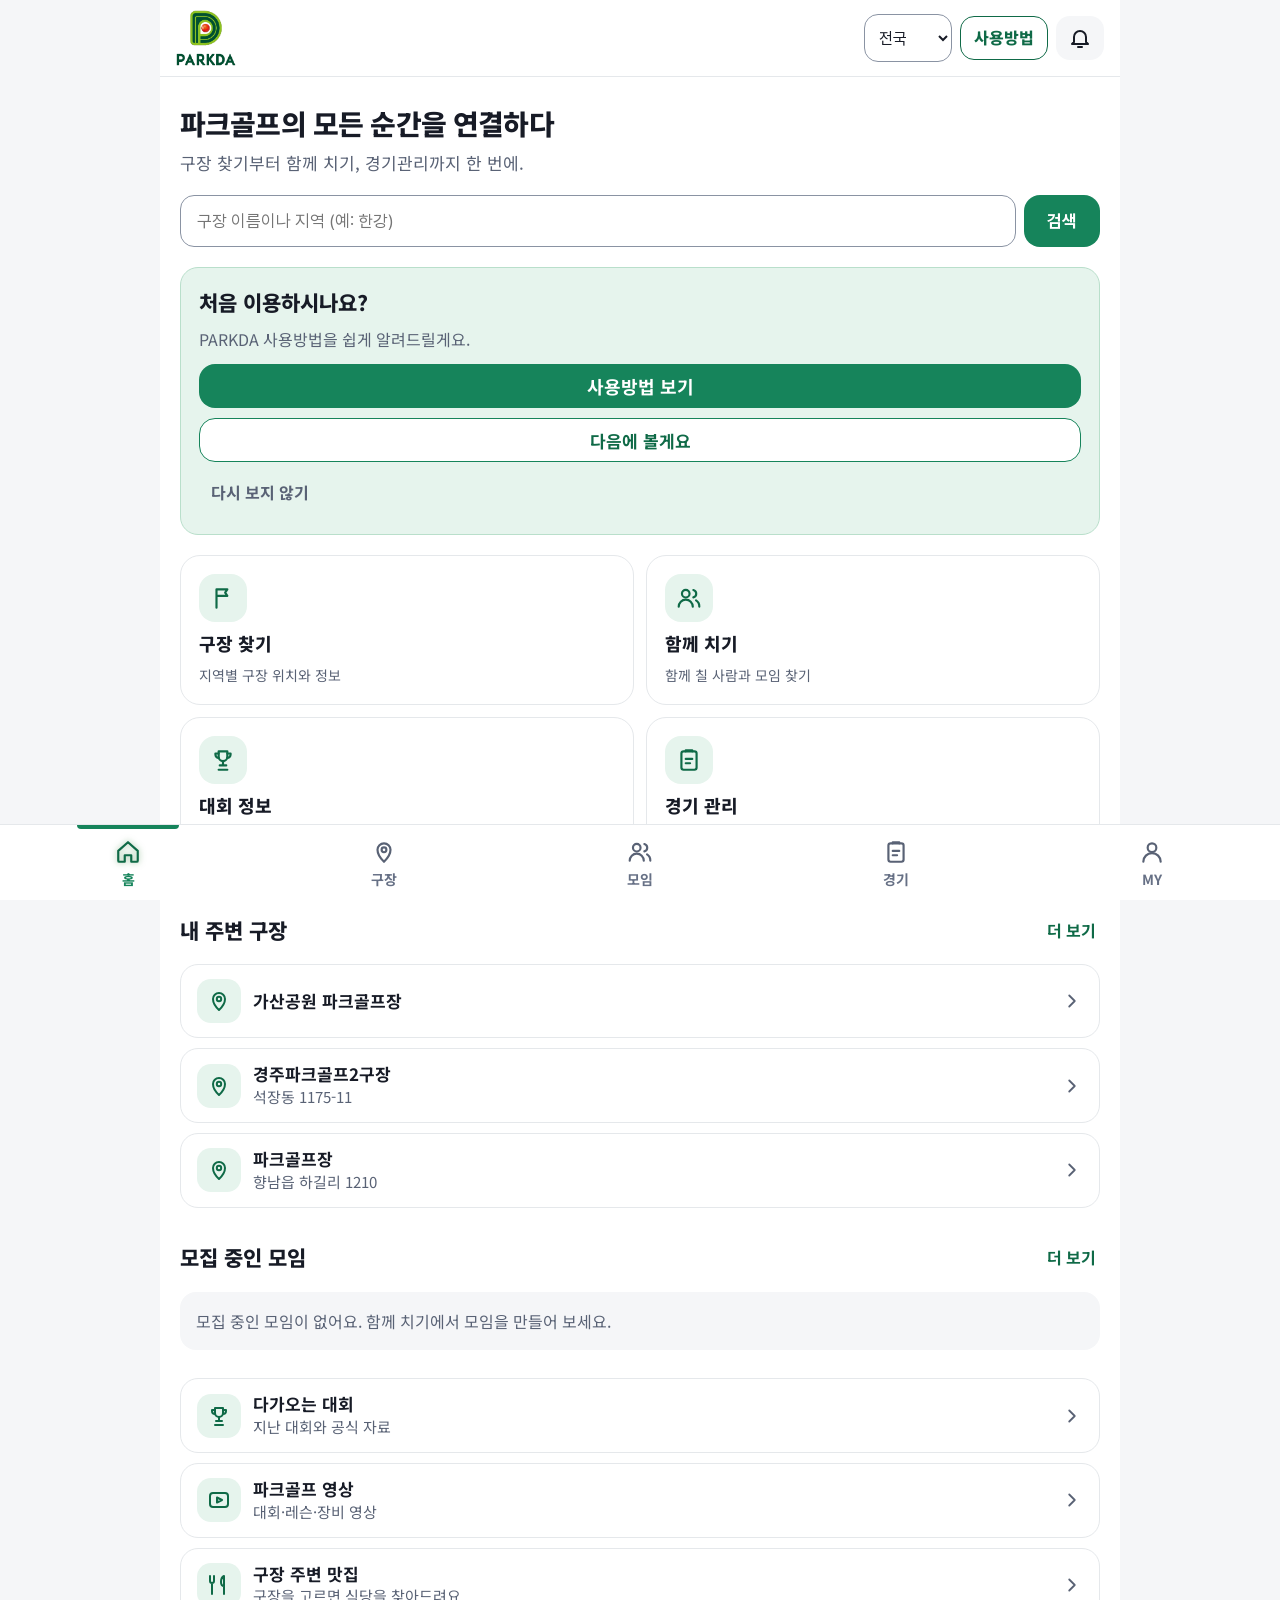
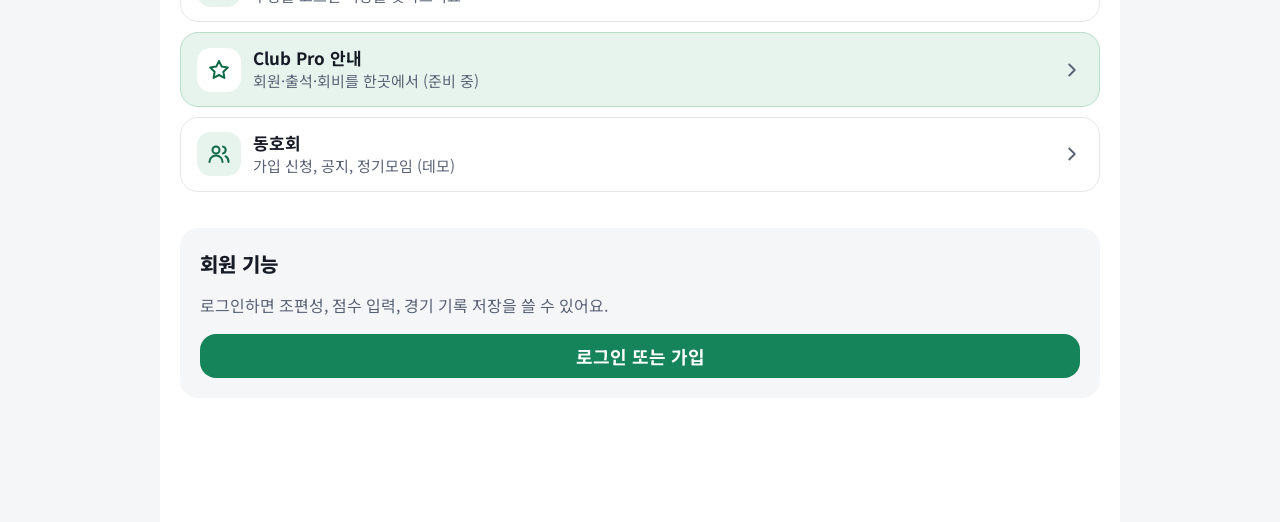
==== commit dff1bf3a: "사용방법 기능·로고 확대·홈 문구 개선 - assets/parkda-logo.png: 기존 로고를 내용 영역으로 잘라 비율 유지, 헤더 높이 56px (기존 30px 규칙 제거) " ====
--- a/index.html
+++ b/index.html
@@ -427,7 +427,7 @@
   .hub-top{padding:12px 14px;flex-wrap:nowrap}
   .hub-nav{flex-wrap:nowrap;gap:0}
   .hub-nav .hub-link{padding:8px 6px;font-size:15px;white-space:nowrap}
-  .hub-brand .hub-logo{height:30px;width:30px}
+  .hub-brand .hub-logo{height:56px;width:auto}
   .hub-input{font-size:17px}
 }
 /* ═══ PARKDA 2.0 디자인 시스템 (2026-10) ═══
@@ -487,7 +487,7 @@
 .hub{background:var(--sf);color:var(--tx);font-size:17px;line-height:1.6}
 .hub-top{background:var(--sf);border-bottom:1px solid var(--bd);padding:12px 16px;gap:8px;min-height:64px}
 .hub-brand{font-size:24px;color:var(--pk-d)}
-.hub-logo{height:44px;width:auto}
+.hub-logo{height:56px;width:auto;display:block}
 .hub-link{min-height:48px;min-width:48px;font-size:16px;font-weight:700;color:var(--tx);border-radius:14px}
 .hub-link:hover{background:var(--bg)}
 .hub-bar{background:var(--sf);border-bottom:1px solid var(--bd);padding:12px 12px;min-height:64px}
@@ -572,6 +572,66 @@
 /* MY 화면 */
 .my-card{background:var(--bg);border-radius:var(--r);padding:20px;display:grid;gap:12px}
 .my-list{display:grid;gap:10px;list-style:none;margin-top:16px}
+/* 경기 화면 공통 이동 */
+.bar-home{min-height:44px;min-width:56px;padding:0 12px;margin-left:auto;border:1.5px solid #fff;border-radius:12px;background:transparent;color:#fff;font:inherit;font-size:16px;font-weight:700;cursor:pointer}
+.nav-two{display:grid;grid-template-columns:1fr 1fr;gap:10px;padding:0 14px}
+.mgmt-actions{padding:0 0 12px}
+.gedit-group{padding:12px 0;border-bottom:1px solid var(--bd)}
+.gedit-row{display:flex;align-items:center;gap:10px;min-height:52px;padding:6px 0}
+.gedit-name{flex:1;font-size:18px;font-weight:700}
+.gedit-sel{min-width:110px;flex:0 0 auto}
+.score-nav{display:grid;grid-template-columns:1fr 1fr 1fr;gap:8px;padding:0 14px 10px}
+.score-nav .btn{min-height:52px;font-size:16px}
+.result-kakao{width:100%;background:#FEE500;color:#191919;border:0;font-weight:800}
+.result-summary{padding:12px 14px 0}
+.rs-list{list-style:none;margin:0;padding:0;display:grid;gap:10px}
+.rs-row{border:1px solid var(--bd);border-radius:16px;padding:14px;background:var(--sf)}
+.rs-top1{border:2px solid var(--pk)}
+.rs-head{display:grid;grid-template-columns:auto 1fr auto;gap:10px;align-items:center}
+.rs-rank{font-size:16px;font-weight:800;color:var(--pk-d);background:var(--pk-l);border-radius:10px;padding:4px 10px}
+.rs-name{font-size:20px;font-weight:800;color:var(--tx)}
+.rs-total{font-size:24px;font-weight:800;font-variant-numeric:tabular-nums}
+.rs-details summary{min-height:44px;display:flex;align-items:center;font-size:16px;font-weight:700;color:var(--pk-d);cursor:pointer}
+.rs-holes{list-style:none;margin:6px 0 0;padding:0;display:grid;grid-template-columns:1fr 1fr;gap:6px}
+.rs-holes li{display:grid;grid-template-columns:auto auto 1fr;gap:8px;align-items:center;font-size:16px;padding:6px 8px;background:var(--bg);border-radius:10px}
+.rs-h{color:var(--tx2);font-weight:700}
+.rs-c{color:var(--tx2);text-align:right;font-size:14px}
+@media (max-width:390px){.rs-holes{grid-template-columns:1fr}.rs-name{font-size:18px}}
+.grp-status{margin:0 0 12px;padding:12px 14px;border-radius:14px;background:var(--bg);font-size:17px;font-weight:700;color:var(--tx)}
+.grp-ok{background:var(--pk-l);color:var(--pk-d)}
+.grp-count{font-size:15px;font-weight:700;opacity:.9;margin-left:4px}
+.chip-leader{box-shadow:inset 0 0 0 2px currentColor}
+/* 결과 순위는 상단 '최종 순위' 하나만 보인다. 기존 시상대·순위표는 같은 데이터로 계산되므로 숨긴다 (DOM 은 유지: 기존 스크립트가 채움) */
+#podium-area,#result-rank-card.dup-rank{display:none !important}
+.help-text-btn{min-height:48px;padding:0 12px;border:1.5px solid var(--pk-d);border-radius:14px;background:var(--sf);color:var(--pk-d);font:inherit;font-size:16px;font-weight:800;cursor:pointer}
+.help-btn{min-height:44px;padding:0 12px;border:1.5px solid #fff;border-radius:12px;background:transparent;color:#fff;font:inherit;font-size:15px;font-weight:700;cursor:pointer;margin-left:auto}
+.hub-bar .help-btn{border-color:var(--pk-d);color:var(--pk-d)}
+.first-visit{margin:12px 20px 0;padding:18px;border-radius:18px;background:var(--pk-l);border:1px solid var(--pk-ll)}
+.fv-title{font-size:21px;font-weight:800;margin:0 0 6px}
+.fv-acts{display:grid;gap:10px;margin-top:12px}
+.fv-never{margin-top:8px;min-height:48px;color:var(--tx2);font-size:16px}
+.gd-box{margin-top:14px;padding:18px;background:var(--bg);border-radius:18px}
+.gd-title{font-size:24px;font-weight:800;margin:0 0 10px;outline:none}
+.gd-prog{font-size:17px;font-weight:700;color:var(--pk-d);margin:0 0 8px}
+.gd-step{font-size:20px;line-height:1.6;color:var(--tx);margin:0 0 18px}
+.gd-nav{display:grid;grid-template-columns:1fr 1fr;gap:10px}
+.gd-btn{min-height:56px;border-radius:16px;border:2px solid var(--tx2);background:var(--sf);color:var(--tx);font:inherit;font-size:18px;font-weight:800;cursor:pointer}
+.gd-btn:disabled{opacity:.4;cursor:default}
+.gd-btn-p{background:var(--pk);border-color:var(--pk);color:#fff}
+.gd-close{margin-top:12px;width:100%}
+.gd-num{font-size:20px;font-weight:800;color:var(--pk-d)}
+.help-modal{position:fixed;inset:0;z-index:400;background:rgba(23,27,38,.45);display:flex;align-items:flex-end;justify-content:center}
+.help-modal[hidden]{display:none}
+.help-sheet{width:100%;max-width:560px;max-height:88vh;overflow:auto;background:var(--sf);border-radius:22px 22px 0 0;padding:16px 18px calc(20px + env(safe-area-inset-bottom))}
+.help-head{display:flex;align-items:center;justify-content:space-between;margin-bottom:6px}
+.help-kicker{font-size:16px;font-weight:700;color:var(--tx2)}
+.help-close{min-height:48px;min-width:72px;border:1.5px solid var(--tx2);border-radius:14px;background:var(--sf);font:inherit;font-size:17px;font-weight:700;cursor:pointer}
+body.no-scroll{overflow:hidden}
+@media (min-width:768px){.help-modal{align-items:center}.help-sheet{border-radius:22px}}
+/* 좁은 화면(약 200% 확대 포함)에서도 터치 목표 유지 */
+.home-region{min-width:88px}
+.help-text-btn{min-width:88px;min-height:48px;flex:0 0 auto}
+.help-btn{min-width:80px;min-height:48px;flex:0 0 auto}
 </style>
   <!-- 카카오 SDK: 버튼 클릭 시 동적 로드 -->
 <link rel="stylesheet" href="/parkda-toss.css">
@@ -738,17 +798,18 @@
 <div class="pg hub" id="pg-home">
  <header class="home-top">
  <div class="home-top-row">
- <a class="hub-brand" href="#" onclick="go('pg-home');return false" aria-label="PARKDA 2.0 홈"><img class="hub-logo" src="[data-uri]" alt="PARKDA"></a>
+ <a class="hub-brand" href="#" onclick="go('pg-home');return false" aria-label="PARKDA 2.0 홈"><img class="hub-logo" src="assets/parkda-logo.png" width="399" height="371" alt="PARKDA 홈으로"></a>
  <label class="hub-sr" for="hub-region">지역 선택</label>
  <select id="hub-region" class="home-region" aria-label="지역 선택"></select>
- <button class="icon-btn" type="button" onclick="go('pg-my')" aria-label="알림 (아직 알림이 없어요)"><svg aria-hidden="true"><use href="#i-bell"/></svg></button>
+ <button class="help-text-btn" type="button" onclick="go('pg-guide')">사용방법</button>
+<button class="icon-btn" type="button" onclick="go('pg-my')" aria-label="알림 (아직 알림이 없어요)"><svg aria-hidden="true"><use href="#i-bell"/></svg></button>
  <span id="hub-auth" hidden></span>
  </div>
  </header>
 
  <section class="home-hero" aria-labelledby="home-h1">
- <h1 class="hub-h1" id="home-h1">오늘도 즐거운 파크골프</h1>
- <p>구장과 지역을 한 번에 찾아보세요.</p>
+ <h1 class="hub-h1" id="home-h1">파크골프의 모든 순간을 연결하다</h1>
+ <p>구장 찾기부터 함께 치기, 경기관리까지 한 번에.</p>
  <form class="home-search" onsubmit="hubSearch(event)" role="search">
  <label class="hub-sr" for="hub-q">구장·지역 통합검색</label>
  <input id="hub-q" type="search" placeholder="구장 이름이나 지역 (예: 한강)" autocomplete="off">
@@ -756,7 +817,16 @@
  </form>
  </section>
 
- <nav class="svc-grid" aria-label="핵심 서비스">
+ <section id="first-visit" class="first-visit" hidden aria-labelledby="fv-title">
+    <h2 class="fv-title" id="fv-title">처음 이용하시나요?</h2>
+    <p class="hub-vs">PARKDA 사용방법을 쉽게 알려드릴게요.</p>
+    <div class="fv-acts">
+      <button type="button" class="hub-btn" onclick="firstVisitSeen(false); go('pg-guide')">사용방법 보기</button>
+      <button type="button" class="hub-btn-ghost" onclick="firstVisitSeen(false)">다음에 볼게요</button>
+    </div>
+    <button type="button" class="hub-link fv-never" onclick="firstVisitSeen(true)">다시 보지 않기</button>
+  </section>
+<nav class="svc-grid" aria-label="핵심 서비스">
  <button class="svc" type="button" onclick="go('pg-venues')"><span class="svc-ico"><svg aria-hidden="true"><use href="#i-flag"/></svg></span><span class="svc-t">구장 찾기</span><span class="svc-d">지역별 구장 위치와 정보</span></button>
  <button class="svc" type="button" onclick="go('pg-together')"><span class="svc-ico"><svg aria-hidden="true"><use href="#i-people"/></svg></span><span class="svc-t">함께 치기</span><span class="svc-d">함께 칠 사람과 모임 찾기</span></button>
  <button class="svc" type="button" onclick="go('pg-tournaments')"><span class="svc-ico"><svg aria-hidden="true"><use href="#i-trophy"/></svg></span><span class="svc-t">대회 정보</span><span class="svc-d">지난 대회와 소식</span></button>
@@ -788,6 +858,15 @@
  <input type="hidden" id="join-code">
 </div>
 
+<div class="pg hub" id="pg-guide">
+  <div class="hub-bar"><button class="hub-back" onclick="go('pg-my')">‹ MY</button><h2 class="hub-h2">사용방법</h2></div>
+  <div class="hub-pad">
+    <p class="hub-note">주제를 고르면 한 단계씩 알려드려요. 실제 화면의 버튼 이름 그대로 안내합니다.</p>
+    <ul class="home-list" id="guide-index"></ul>
+    <div id="guide-detail" class="gd-box" hidden></div>
+  </div>
+</div>
+
 <div class="pg hub" id="pg-my">
  <div class="hub-bar"><button class="hub-back" onclick="go('pg-home')">‹ 홈</button><h2 class="hub-h2">MY</h2></div>
  <div class="hub-pad">
@@ -798,7 +877,7 @@
 </div>
 
 <div class="pg hub" id="pg-venues">
- <div class="hub-bar"><button class="hub-back" onclick="go('pg-home')">‹ 홈</button><h2>전국 파크골프장 찾기</h2></div>
+ <div class="hub-bar"><button class="hub-back" onclick="go('pg-home')">‹ 홈</button><h2>전국 파크골프장 찾기</h2><button class="help-btn" type="button" onclick="openHelp('pg-venues')">도움말</button></div>
  <div class="hub-pad">
  <form class="hub-search" onsubmit="venueSearchFromForm(event)" role="search">
  <label class="hub-sr" for="venue-region">지역 선택</label>
@@ -824,7 +903,7 @@
 </div>
 
 <div class="pg hub" id="pg-together">
- <div class="hub-bar"><button class="hub-back" onclick="go('pg-home')">‹ 홈</button><h2>함께 치기</h2></div>
+ <div class="hub-bar"><button class="hub-back" onclick="go('pg-home')">‹ 홈</button><h2>함께 치기</h2><button class="help-btn" type="button" onclick="openHelp('pg-together')">도움말</button></div>
  <div class="hub-pad">
  <p class="hub-msg hub-demo">데모 기능입니다. 모임은 이 기기에만 저장되고 운영 서버에 기록되지 않습니다. 전화번호는 공개되지 않습니다.</p>
  <div class="hub-toggle" role="tablist">
@@ -858,7 +937,7 @@
 </div>
 
 <div class="pg hub" id="pg-clubs">
- <div class="hub-bar"><button class="hub-back" onclick="go('pg-home')">‹ 홈</button><h2>동호회</h2></div>
+ <div class="hub-bar"><button class="hub-back" onclick="go('pg-home')">‹ 홈</button><h2>동호회</h2><button class="help-btn" type="button" onclick="openHelp('pg-clubs')">도움말</button></div>
  <div class="hub-pad">
  <p class="hub-msg hub-demo">데모 기능입니다. 동호회·가입 신청·공지는 이 기기에만 저장됩니다. 운영자 권한은 서버 인증 전까지 임시로 이 기기에서만 확인되며, 운영에 사용할 수 없습니다.</p>
  <div id="club-list" class="hub-list"></div>
@@ -884,20 +963,22 @@
 </div>
 
 <div class="pg hub" id="pg-mgmt">
- <div class="hub-bar"><button class="hub-back" onclick="go('pg-home')">‹ 홈</button><h2>자동 조편성 및 경기관리</h2></div>
+ <div class="hub-bar"><button class="hub-back" onclick="go('pg-home')">‹ 홈</button><h2>경기관리</h2><button class="help-btn" type="button" onclick="openHelp('pg-mgmt')">도움말</button></div>
  <div class="hub-pad">
- <p class="hub-note">참가자를 입력하면 조편성과 게임코드를 자동으로 만들어요.</p>
- <button class="hub-act-big" onclick="go('pg-create')"><b>새 경기 만들기</b><span>조편성과 게임코드 자동 생성</span></button>
- <button class="hub-act-big" onclick="go('pg-matches')"><b>경기 목록</b><span>점수 입력과 결과 공유</span></button>
- <button class="hub-act-big" onclick="go('pg-ranking')"><b>랭킹</b><span>참가자 평균 타수와 포인트</span></button>
+ <div class="mgmt-actions">
+  <button class="hub-act-big" type="button" onclick="go('pg-create')"><b>경기 만들기</b><span>참가자를 입력하면 조편성과 게임코드를 만들어요</span></button>
+ </div>
  <div class="hub-box">
- <div class="hub-box-h"><h3>게임코드로 참가</h3></div>
- <form class="hub-search" onsubmit="hubJoin(event)">
- <label class="hub-sr" for="hub-join-code">게임코드 4자리</label>
- <input id="hub-join-code" class="hub-input" maxlength="4" placeholder="4자리 코드" autocomplete="off">
- <button class="hub-btn" type="submit">참가</button>
- </form>
- </div>
+  <div class="hub-box-h"><h3>게임코드로 참가</h3></div>
+  <form class="hub-search" onsubmit="hubJoin(event)">
+   <label class="hub-sr" for="hub-join-code">게임코드 4자리</label>
+   <input id="hub-join-code" class="hub-input" maxlength="4" placeholder="4자리 코드" autocomplete="off">
+   <button class="hub-btn" type="submit">참가</button>
+  </form>
+ </div>
+ <section aria-labelledby="mg-prog"><h3 class="hub-sub" id="mg-prog">진행 중인 경기</h3><div id="mgmt-running" class="hub-list"></div></section>
+ <section aria-labelledby="mg-done"><h3 class="hub-sub" id="mg-done">완료된 경기</h3><div id="mgmt-done" class="hub-list"></div></section>
+ <p class="hub-vs"><button class="hub-link" type="button" onclick="go('pg-ranking')">랭킹 보기 ›</button></p>
  </div>
 </div>
 
@@ -924,12 +1005,12 @@
 </div>
 
 <div class="pg hub" id="pg-club">
- <div class="hub-bar"><button class="hub-back" onclick="go('pg-home')">‹ 홈</button><h2>동호회 운영자 Club Pro</h2></div>
+ <div class="hub-bar"><button class="hub-back" onclick="go('pg-home')">‹ 홈</button><h2>동호회 운영자 Club Pro</h2><button class="help-btn" type="button" onclick="openHelp('pg-club')">도움말</button></div>
  <div class="hub-pad" id="pro-body"></div>
 </div>
 
 <div class="pg" id="pg-create">
- <div class="bar"><span class="bar-back" onclick="go('pg-home')">‹</span><span class="bar-title"> 새 경기 만들기</span></div>
+ <div class="bar"><span class="bar-back" onclick="go('pg-home')">‹</span><span class="bar-title"> 새 경기 만들기</span><button class="bar-home" type="button" onclick="go('pg-home')" aria-label="홈으로">홈</button></div>
  <div class="bubble"><span class="bubble-ico"></span>소모임 3~4명도, 단체 30명도 똑같이 만들면 돼요!</div>
  <div class="card">
  <div class="card-hd" style="display:flex;align-items:center;justify-content:space-between"><span> 기본 정보</span><button onclick="toggleTip('tip-basic')" style="background:none;border:1px solid var(--g3);border-radius:20px;padding:2px 10px;font-size:12px;color:var(--g2);cursor:pointer">? 설명</button></div><div id="tip-basic" style="display:none;background:var(--g5);border-radius:10px;padding:10px 12px;margin:6px 14px;font-size:13px;color:var(--g2);line-height:1.6">경기 이름, 날짜, 코스명을 입력하세요. 경기 목록에서 구분하는 데 사용됩니다.</div>
@@ -1023,7 +1104,7 @@
 
 <!-- ══ 조편성 + 게임코드 ══ -->
 <div class="pg" id="pg-groups">
- <div class="bar"><span class="bar-back" onclick="go('pg-create')">‹</span><span class="bar-title"> 조편성 완료!</span><button onclick="toggleTip('tip-groups')" style="background:none;border:1px solid rgba(255,255,255,.5);border-radius:20px;padding:2px 8px;font-size:11px;color:rgba(255,255,255,.9);cursor:pointer;margin-right:4px">?</button></div><div id="tip-groups" style="display:none;background:var(--g5);border-radius:10px;padding:10px 12px;margin:6px 14px;font-size:13px;color:var(--g2);line-height:1.6">조편성이 자동으로 완성됐습니다! 게임코드를 카카오톡으로 공유하면 조원들이 바로 참가할 수 있어요. 조장을 변경하려면 조장 버튼을 탭하세요.</div>
+ <div class="bar"><span class="bar-back" onclick="go('pg-create')">‹</span><span class="bar-title"> 조편성 완료!</span><button onclick="toggleTip('tip-groups')" style="background:none;border:1px solid rgba(255,255,255,.5);border-radius:20px;padding:2px 8px;font-size:11px;color:rgba(255,255,255,.9);cursor:pointer;margin-right:4px">?</button><button class="bar-home" type="button" onclick="go('pg-home')" aria-label="홈으로">홈</button><button class="help-btn" type="button" onclick="openHelp('pg-groups')">도움말</button></div><div id="tip-groups" style="display:none;background:var(--g5);border-radius:10px;padding:10px 12px;margin:6px 14px;font-size:13px;color:var(--g2);line-height:1.6">조편성이 자동으로 완성됐습니다! 게임코드를 카카오톡으로 공유하면 조원들이 바로 참가할 수 있어요. 조장을 변경하려면 조장 버튼을 탭하세요.</div>
 
  <!-- 게임 코드 공유 박스 -->
  <div class="gamecode-box" id="gamecode-display">
@@ -1037,21 +1118,22 @@
  </div>
 
  <div class="bubble"><span class="bubble-ico"></span> 표시가 <b>조장</b>이에요. 조장만 점수를 입력할 수 있어요. <b>변경</b>을 누르면 바꿀 수 있어요.</div>
- <div class="btn-wrap" style="padding-bottom:6px"><button class="btn btn-gray btn-sm" onclick="reshuffle()"> &nbsp;다시 섞기</button></div>
+ <div class="btn-wrap" style="padding-bottom:6px"><button id="reshuffle-btn" class="btn btn-gray btn-sm" onclick="reshuffle()">다시 섞기</button></div>
  <div id="groups-area"></div>
+ <div id="group-edit" style="padding:0 0 12px"></div>
  <div class="btn-wrap"><button class="btn btn-green" onclick="goScore()"> &nbsp;점수 입력 시작</button></div>
 </div>
 
 <!-- ══ 경기 목록 ══ -->
 <div class="pg" id="pg-matches">
- <div class="bar"><span class="bar-back" onclick="go('pg-home')">‹</span><span class="bar-title"> 경기 목록</span><button onclick="toggleTip('tip-matches')" style="background:none;border:1px solid rgba(255,255,255,.5);border-radius:20px;padding:2px 8px;font-size:11px;color:rgba(255,255,255,.9);cursor:pointer;margin-right:4px">?</button></div><div id="tip-matches" style="display:none;background:var(--b5);border-radius:10px;padding:10px 12px;margin:6px 14px;font-size:13px;color:var(--b1);line-height:1.6">생성된 경기 목록입니다. 경기를 탭하면 점수 입력 화면으로 이동합니다. 코드 공유로 조원을 초대할 수 있어요.</div>
+ <div class="bar"><span class="bar-back" onclick="go('pg-home')">‹</span><span class="bar-title"> 경기 목록</span><button onclick="toggleTip('tip-matches')" style="background:none;border:1px solid rgba(255,255,255,.5);border-radius:20px;padding:2px 8px;font-size:11px;color:rgba(255,255,255,.9);cursor:pointer;margin-right:4px">?</button><button class="bar-home" type="button" onclick="go('pg-home')" aria-label="홈으로">홈</button></div><div id="tip-matches" style="display:none;background:var(--b5);border-radius:10px;padding:10px 12px;margin:6px 14px;font-size:13px;color:var(--b1);line-height:1.6">생성된 경기 목록입니다. 경기를 탭하면 점수 입력 화면으로 이동합니다. 코드 공유로 조원을 초대할 수 있어요.</div>
  <div class="bubble"><span class="bubble-ico"></span>경기 카드의 <b> 공유</b> 버튼으로 조원들에게 게임 코드를 전송하세요.</div>
  <div id="matches-area" style="padding-top:6px"></div>
 </div>
 
 <!-- ══ 점수 입력 ══ -->
 <div class="pg" id="pg-score">
- <div class="bar"><span class="bar-back" onclick="go('pg-matches')">‹</span><span class="bar-title" id="score-bar-title"> 점수 입력</span><span class="bar-sub" id="score-bar-sub"></span><button onclick="toggleTip('tip-score')" style="background:none;border:1px solid rgba(255,255,255,.5);border-radius:20px;padding:2px 8px;font-size:11px;color:rgba(255,255,255,.9);cursor:pointer;margin-right:4px">?</button></div><div id="tip-score" style="display:none;background:var(--g5);border-radius:10px;padding:10px 12px;margin:6px 14px;font-size:13px;color:var(--g2);line-height:1.6">조장만 점수를 입력할 수 있습니다(총무/회장 예외). 홀별 타수 입력 → 저장 → 모두 완료되면 포인트 결과를 확인하세요.</div>
+ <div class="bar"><span class="bar-back" onclick="go('pg-matches')">‹</span><span class="bar-title" id="score-bar-title"> 점수 입력</span><span class="bar-sub" id="score-bar-sub"></span><button onclick="toggleTip('tip-score')" style="background:none;border:1px solid rgba(255,255,255,.5);border-radius:20px;padding:2px 8px;font-size:11px;color:rgba(255,255,255,.9);cursor:pointer;margin-right:4px">?</button><button class="bar-home" type="button" onclick="go('pg-home')" aria-label="홈으로">홈</button><button class="help-btn" type="button" onclick="openHelp('pg-score')">도움말</button></div><div id="tip-score" style="display:none;background:var(--g5);border-radius:10px;padding:10px 12px;margin:6px 14px;font-size:13px;color:var(--g2);line-height:1.6">조장만 점수를 입력할 수 있습니다(총무/회장 예외). 홀별 타수 입력 → 저장 → 모두 완료되면 포인트 결과를 확인하세요.</div>
  <div id="score-auth-box"></div>
  <div id="score-controls"></div>
  <div class="bubble"><span class="bubble-ico"></span><span id="score-help">조장만 점수를 입력할 수 있어요.</span></div>
@@ -1091,15 +1173,26 @@
 
 <!-- ══ 정산 결과 ══ -->
 <div class="pg" id="pg-result">
- <div class="bar"><span class="bar-back" onclick="go('pg-matches')">‹</span><span class="bar-title" id="result-title"> 포인트 결과</span></div>
+ <div class="bar"><span class="bar-back" onclick="go('pg-matches')">‹</span><span class="bar-title" id="result-title"> 포인트 결과</span><button class="bar-home" type="button" onclick="go('pg-home')" aria-label="홈으로">홈</button><button class="help-btn" type="button" onclick="openHelp('pg-result')">도움말</button></div>
+ <div id="result-summary" class="result-summary" aria-live="polite"></div>
  <div id="result-settle-area"></div>
  <div id="result-total-area"></div>
  <div id="result-manual-area"></div>
  <div id="podium-area"></div>
- <div class="card"><div class="card-hd" style="display:flex;align-items:center;justify-content:space-between"><span> 전체 순위</span><button onclick="toggleTip('tip-rank')" style="background:none;border:1px solid var(--g3);border-radius:20px;padding:2px 10px;font-size:12px;color:var(--g2);cursor:pointer">? 설명</button></div><div id="tip-rank" style="display:none;background:var(--g5);border-radius:10px;padding:10px 12px;margin:6px 0;font-size:13px;color:var(--g2);line-height:1.6">전체 참가자의 최종 순위와 총 타수, PAR 대비 성적, 포인트 합산 결과를 보여줍니다.</div><div style="overflow-x:auto"><table class="rtbl" id="result-tbl"></table></div></div>
- <div class="card" id="result-share-card"><div class="card-hd" style="display:flex;align-items:center;justify-content:space-between"><span> 카카오톡 공유</span><button onclick="toggleTip('tip-share')" style="background:none;border:1px solid var(--b3);border-radius:20px;padding:2px 10px;font-size:12px;color:var(--b2);cursor:pointer">? 설명</button></div><div id="tip-share" style="display:none;background:var(--b5);border-radius:10px;padding:10px 12px;margin:6px 0;font-size:13px;color:var(--b1);line-height:1.6">순위와 포인트 정산 결과를 텍스트로 자동 생성합니다. 복사 버튼을 눌러 카카오톡에 붙여넣기 하세요!</div><div class="card-bd"><div class="share-box" id="share-box"></div><div style="margin-top:9px" id="result-copy-btn-wrap"></div></div></div>
+ <div class="card dup-rank" id="result-rank-card"><div class="card-hd" style="display:flex;align-items:center;justify-content:space-between"><span> 전체 순위</span><button onclick="toggleTip('tip-rank')" style="background:none;border:1px solid var(--g3);border-radius:20px;padding:2px 10px;font-size:12px;color:var(--g2);cursor:pointer">? 설명</button></div><div id="tip-rank" style="display:none;background:var(--g5);border-radius:10px;padding:10px 12px;margin:6px 0;font-size:13px;color:var(--g2);line-height:1.6">전체 참가자의 최종 순위와 총 타수, PAR 대비 성적, 포인트 합산 결과를 보여줍니다.</div><div style="overflow-x:auto"><table class="rtbl" id="result-tbl"></table></div></div>
+ <div class="card" id="result-share-card">
+  <div class="card-hd">결과 공유</div>
+  <div style="padding:12px 14px">
+    <button class="btn result-kakao" type="button" onclick="kakaoShareResult()">카카오톡으로 결과 공유</button>
+    <button class="btn btn-gray" type="button" style="margin-top:10px;width:100%" onclick="copyResultLink()">결과 링크 복사</button>
+    <p id="share-status" class="hub-vs" role="status" aria-live="polite" style="margin:10px 0 0"></p>
+    <details class="share-preview"><summary>공유 내용 미리보기</summary><pre id="share-box" class="share-box"></pre></details>
+    <div id="result-copy-btn-wrap" style="margin-top:10px"></div>
+  </div>
+</div>
  <div id="final-area" style="padding:0 14px"></div>
  <div class="btn-wrap" id="result-edit-btn-wrap"></div>
+  <div class="btn-wrap nav-two"><button class="btn btn-gray" type="button" onclick="go('pg-matches')">내 경기로</button><button class="btn btn-gray" type="button" onclick="go('pg-home')">홈으로</button></div>
 </div>
 
 <!-- ══ 랭킹 ══ -->
@@ -1110,7 +1203,7 @@
  <span class="bar-back" onclick="go('pg-home')">‹</span>
  <span class="bar-title"> 파트너 찾기</span>
  <button onclick="toggleTip('tip-matching-info')" style="background:none;border:1px solid rgba(255,255,255,.5);border-radius:20px;padding:2px 8px;font-size:11px;color:rgba(255,255,255,.9);cursor:pointer;margin-right:4px">? 설명</button>
- </div>
+ <button class="bar-home" type="button" onclick="go('pg-home')" aria-label="홈으로">홈</button></div>
  <div id="tip-matching-info" style="display:none;background:var(--o5);border-radius:10px;padding:10px 12px;margin:6px 14px;font-size:13px;color:var(--o2);line-height:1.6">
  혼자 또는 소수로 구장에 오셨나요? 같이 칠 파트너를 찾아보세요!<br>신청하면 같은 구장·시간대 신청자 목록에 표시됩니다.
  </div>
@@ -1266,7 +1359,7 @@
 </div>
 
 <div class="pg" id="pg-ranking">
- <div class="bar"><span class="bar-back" onclick="go('pg-home')">‹</span><span class="bar-title"> 누적 랭킹</span><button onclick="toggleTip('tip-ranking')" style="background:none;border:1px solid rgba(255,255,255,.5);border-radius:20px;padding:2px 8px;font-size:11px;color:rgba(255,255,255,.9);cursor:pointer;margin-right:4px">?</button></div><div id="tip-ranking" style="display:none;background:var(--g5);border-radius:10px;padding:10px 12px;margin:6px 14px;font-size:13px;color:var(--g2);line-height:1.6">전체 경기의 누적 기록입니다. 평균 타수가 낮을수록, 누적 포인트가 높을수록 상위에 랭크됩니다.</div>
+ <div class="bar"><span class="bar-back" onclick="go('pg-home')">‹</span><span class="bar-title"> 누적 랭킹</span><button onclick="toggleTip('tip-ranking')" style="background:none;border:1px solid rgba(255,255,255,.5);border-radius:20px;padding:2px 8px;font-size:11px;color:rgba(255,255,255,.9);cursor:pointer;margin-right:4px">?</button><button class="bar-home" type="button" onclick="go('pg-home')" aria-label="홈으로">홈</button></div><div id="tip-ranking" style="display:none;background:var(--g5);border-radius:10px;padding:10px 12px;margin:6px 14px;font-size:13px;color:var(--g2);line-height:1.6">전체 경기의 누적 기록입니다. 평균 타수가 낮을수록, 누적 포인트가 높을수록 상위에 랭크됩니다.</div>
  <div class="bubble"><span class="bubble-ico"></span>평균 타수 낮을수록, 누적 수익 높을수록 상위 랭킹이에요.</div>
  <div id="ranking-area" style="padding-top:6px"></div>
 </div>
@@ -1309,6 +1402,15 @@
  <button class="tab" id="tab-together" onclick="go('pg-together')"><span class="tab-ico"><svg aria-hidden="true"><use href="#i-people"/></svg></span><span class="tab-lbl">모임</span></button>
  <button class="tab" id="tab-mgmt" onclick="needLogin('pg-mgmt')"><span class="tab-ico"><svg aria-hidden="true"><use href="#i-clip"/></svg></span><span class="tab-lbl">경기</span></button>
  <button class="tab" id="tab-my" onclick="go('pg-my')"><span class="tab-ico"><svg aria-hidden="true"><use href="#i-user"/></svg></span><span class="tab-lbl">MY</span></button>
+</div>
+
+<!-- 화면별 도움말 (바텀시트). 열고 닫아도 화면 상태는 그대로 둔다 -->
+<div class="help-modal" id="help-modal" role="dialog" aria-modal="true" aria-labelledby="help-title" hidden>
+  <div class="help-sheet">
+    <div class="help-head"><span class="help-kicker">사용방법</span><button type="button" class="help-close" onclick="closeHelp()">닫기</button></div>
+    <div id="help-body" class="gd-box"></div>
+    <p class="hub-vs" style="margin:12px 0 0"><button type="button" class="hub-link" onclick="closeHelp(); go('pg-guide')">전체 사용방법 보기</button></p>
+  </div>
 </div>
 
 <!-- Pro 모달 -->
@@ -1390,9 +1492,10 @@
   }
 }
 
+// 반환값: 'local' = 이 기기에만 저장 (서버 연결 없음), 'server' = 서버 저장 완료, 'failed' = 서버 저장 실패 (이 기기에는 저장됨)
 async function dbSave(key, data) {
   lsSet(key, data); // 로컬 우선 저장 (항상)
-  if (!SB_OK()) return;
+  if (!SB_OK()) return 'local';
   try {
     const r = await _sbFetch(
       `${SB_URL}/rest/v1/${SB_T}`,
@@ -1405,11 +1508,12 @@
         body: JSON.stringify({ key, value: data, updated_at: new Date().toISOString() })
       }
     );
-    if (r.ok) { _sbOnline = true; _updateSyncBadge(true); }
-    else { _sbOnline = false; _updateSyncBadge(false); }
+    if (r.ok) { _sbOnline = true; _updateSyncBadge(true); return 'server'; }
+    _sbOnline = false; _updateSyncBadge(false); return 'failed';
   } catch(e) {
     _sbOnline = false;
     _updateSyncBadge(false);
+    return 'failed';
   }
 }
 
@@ -1538,14 +1642,14 @@
     const fakePhone = 'KK' + kakaoId.slice(-8);
     const saved = lsGet('user');
     if (saved && saved.phone === fakePhone) {
-      S.user = saved; showHome();
+      S.user = saved; finishLogin();
       toast(` ${saved.name}님, 반갑습니다!`);
     } else {
       S.user = { name: kakaoName, phone: fakePhone,
         club: '', region: '', role: '일반회원',
         privacyAgreed: true, kakao: true };
       lsSet('user', S.user);
-      showHome();
+      finishLogin();
       toast(` ${kakaoName}님, PARKDA에 오신 걸 환영해요!`);
     }
   } catch(e) {
@@ -1606,7 +1710,7 @@
   try { await loadMyMatches(); } catch(e) {
     const old = lsGet('matches'); S.matches = old || {};
   }
-  showHome();
+  finishLogin();
   toast(` ${u.name}님, 반갑습니다!`);
 }
 
@@ -1709,10 +1813,19 @@
 }
 
 /* 회원 전용 기능 진입 전 로그인 확인 */
+// 로그인이 필요한 화면을 누르면 그 화면을 기억해 두고 로그인 화면으로 간다. 로그인 후 그 화면으로 돌아간다.
+let _afterLogin = null;
 function needLogin(pageId) {
   if (S.user) { go(pageId); return; }
+  _afterLogin = pageId;
   toast('로그인하면 이용할 수 있어요');
   go('pg-login');
+}
+// 로그인 성공 뒤 이동: 기억해 둔 화면이 있으면 그리로 (로그인 화면은 기록에서 대체), 없으면 홈
+function finishLogin() {
+  const target = _afterLogin; _afterLogin = null;
+  if (target && target !== 'pg-login') go(target, { replace: true });
+  else go('pg-home', { replace: true });
 }
 function clubNotify() { toast('Club Pro는 준비 중이에요. 오픈 알림은 아직 받지 않아요'); }
 
@@ -2082,6 +2195,16 @@
 }
 
 window.addEventListener('hashchange', () => { openCourseFromHash(); });
+// 브라우저 뒤로가기·앞으로가기: 화면 기록을 따라간다 (기록이 없으면 홈)
+window.addEventListener('popstate', e => {
+  const id = e.state && e.state.pg ? e.state.pg : 'pg-home';
+  go(id, { fromHistory: true });
+});
+function flushPendingScoreSave() {
+  if (!_saveT) return;
+  clearTimeout(_saveT); _saveT = null;
+  autoSaveNow();
+}
 
 /* ══ 함께 치기 · 동호회 (데모: 이 기기에만 저장, 서버 연결 전. 규칙은 lib/ 의 순수 함수 사용) ══ */
 const DEMO_BANNER = '데모 기능입니다. 데이터는 이 기기에만 저장되며 운영 서버에 기록되지 않습니다. 권한 검사는 서버 인증 전까지 임시입니다.';
@@ -2616,7 +2739,67 @@
   const pauseBtn = isCreator ? `<button class="btn btn-gray btn-sm" onclick="togglePause()">${m.paused ? ' 경기 재개' : ' 경기 중단'}</button>` : '';
   const hist = `<button class="btn btn-gray btn-sm" onclick="toggleScoreLog()"> 수정 이력 (${(m.scoreLog || []).length})</button>`;
   box.innerHTML = `<div class="btn-row" style="padding:0 14px 8px">${m.paused ? '<span class="auth-box"> 중단된 경기입니다. 재개 후 저장할 수 있어요.</span> ' : ''}${pauseBtn} ${hist}</div>
+    <nav class="score-nav" aria-label="이동"><button type="button" class="btn btn-gray" onclick="goBackOrMgmt()">‹ 이전 화면</button><button type="button" class="btn btn-gray" onclick="go('pg-mgmt')">경기 목록</button><button type="button" class="btn btn-gray" onclick="go('pg-home')">홈</button></nav>
     <div id="score-log" hidden></div>`;
+}
+/* 결과 화면 요약: 최종 순위(동점 공동 순위), 총타수, 홀별 점수. 점수 계산은 lib/score-logic.js 의 standings 를 그대로 쓴다. */
+function renderResultSummary(m) {
+  const box = document.getElementById('result-summary'); if (!box) return;
+  const r = PD_SCORE.standings(scoreGame(m));
+  const par = m.par || [];
+  const rows = r.rows.map(x => {
+    const sc = (m.sd || {})[x.id] || [];
+    const holes = Array.from({ length: m.holes }, (_, h) => {
+      const v = +sc[h] || 0, d = v ? v - (par[h] || 0) : null;
+      const cmp = !v ? '–' : d === 0 ? '파' : d < 0 ? `${-d} 적음` : `${d} 많음`;
+      return `<li><span class="rs-h">${h + 1}홀</span><b>${v || '–'}타</b><span class="rs-c">${cmp}</span></li>`;
+    }).join('');
+    const top = x.rank <= 3 ? ` rs-top${x.rank}` : '';
+    const tie = r.rows.filter(y => y.rank === x.rank).length > 1;
+    const rankTxt = x.total == null ? '집계 전' : (tie ? `공동 ${x.rank}위` : `${x.rank}위`);
+    return `<li class="rs-row${top}">
+      <div class="rs-head"><span class="rs-rank">${rankTxt}</span><span class="rs-name">${escHtml(x.id)}</span><span class="rs-total">${x.total == null ? '–' : x.total + '타'}</span></div>
+      <details class="rs-details"><summary>홀별 점수 보기</summary><ul class="rs-holes">${holes}</ul></details>
+    </li>`;
+  }).join('');
+  box.innerHTML = `<div class="card"><div class="card-hd">최종 순위</div>
+    <div style="padding:8px 14px 14px">
+      ${r.complete ? '' : '<p class="hub-vs">모든 홀의 점수가 입력되지 않아 순위가 임시예요.</p>'}
+      <ol class="rs-list">${rows}</ol>
+    </div></div>`;
+}
+function resultLink(m) { return `${location.origin}${location.pathname}?game=${m.code}`; }
+function setShareStatus(t) { const el = document.getElementById('share-status'); if (el) el.textContent = t; }
+function kakaoShareResult() {
+  const m = S.matches[S.mid]; if (!m) return;
+  const r = PD_SCORE.standings(scoreGame(m));
+  const top = r.rows.find(x => x.rank === 1);
+  const text = `PARKDA 경기 결과\n${m.title}\n${m.date || ''} ${m.course || ''}\n${top && top.total != null ? `1위 ${top.id} · ${top.total}타` : '점수 집계 중'}`;
+  const link = resultLink(m);
+  const kakaoReady = !!(window.Kakao && Kakao.isInitialized && Kakao.isInitialized() && Kakao.Share && Kakao.Share.sendDefault);
+  if (kakaoReady) {
+    try {
+      Kakao.Share.sendDefault({ objectType: 'text', text, link: { mobileWebUrl: link, webUrl: link }, buttonTitle: '결과 보기' });
+      setShareStatus('카카오톡 공유 창을 열었어요.');
+      return;
+    } catch (e) { /* 아래 복사로 대체 */ }
+  }
+  copyText(`${text}\n${link}`, '카카오 공유를 열 수 없어 결과 내용을 복사했어요. 카카오톡에 붙여넣으세요.');
+}
+function copyResultLink() {
+  const m = S.matches[S.mid]; if (!m) return;
+  copyText(resultLink(m), '결과 링크를 복사했어요.');
+}
+function copyText(txt, okMsg) {
+  const done = () => { setShareStatus(okMsg); toast(okMsg); };
+  if (navigator.clipboard && navigator.clipboard.writeText) {
+    navigator.clipboard.writeText(txt).then(done).catch(() => { fbCopy(txt); done(); });
+  } else { fbCopy(txt); done(); }
+}
+function goBackOrMgmt() {
+  // 기록이 있으면 브라우저 뒤로가기와 같은 화면으로, 없으면 경기 목록
+  if (history.state && history.state.pg && history.state.pg !== 'pg-score') history.back();
+  else go('pg-mgmt');
 }
 function togglePause() {
   const m = S.matches[S.mid]; if (!m) return;
@@ -2688,14 +2871,17 @@
   if (!box) return;
   if (!S.user) {
     box.innerHTML = `<p class="hub-note" style="margin:0">로그인하면 내 경기와 동호회를 한곳에서 볼 수 있어요. 구장·대회·영상은 로그인 없이도 볼 수 있어요.</p>
-      <button class="hub-btn-big" type="button" onclick="go('pg-login')">로그인 또는 가입</button>`;
+      <button class="hub-btn-big" type="button" onclick="go('pg-login')">로그인 또는 가입</button>
+    <button class="hub-btn-ghost" type="button" onclick="go('pg-guide')">사용방법</button>`;
     return;
   }
-  box.innerHTML = `<h2 class="hub-h2" style="margin:0">${escHtml(S.user.name)}님</h2>
+  box.innerHTML = `<p class="hub-vs" style="margin:0">이 기기에서만 유지되는 로그인이에요 (서버 인증 아님)</p>
+    <h2 class="hub-h2" style="margin:0">${escHtml(S.user.name)}님</h2>
     <p class="hub-vs" style="margin:0">${escHtml(S.user.club ? S.user.club + (S.user.region ? ' · ' + S.user.region : '') : (S.user.role || '일반회원'))}</p>
     <button class="hub-btn-big" type="button" onclick="needLogin('pg-mgmt')">경기 관리</button>
     <button class="hub-btn-ghost" type="button" onclick="go('pg-clubs')">동호회</button>
     <button class="hub-btn-ghost" type="button" onclick="go('pg-club')">Club Pro 안내</button>
+    <button class="hub-btn-ghost" type="button" onclick="go('pg-guide')">사용방법</button>
     <button class="hub-btn-ghost" type="button" onclick="doLogout()">로그아웃</button>`;
 }
 /* ══ 점수 입력 화면: 현재 홀 패널 · +/- · 자동 저장 ══ */
@@ -2771,20 +2957,176 @@
   if (m.paused) { setSaveStatus('중단된 경기예요. 재개한 뒤 저장돼요', 'err'); return; }
   if (m.final && !m.editApproval) { setSaveStatus('확정된 결과예요. 총무 승인 후 수정할 수 있어요', 'err'); return; }
   collectScores();
-  setSaveStatus('저장 중…', 'pend');
-  try {
-    await saveMatch(m);
-    afterScoreSave(m);
-    const t = new Date(), pz = n => String(n).padStart(2, '0');
-    setSaveStatus(`자동 저장됨 · ${pz(t.getHours())}:${pz(t.getMinutes())}`, 'ok');
-  } catch (e) {
-    setSaveStatus('저장하지 못했어요. 저장 버튼을 눌러 다시 시도해 주세요', 'err');
-  }
+  const t = new Date(), pz = n => String(n).padStart(2, '0'), at = `${pz(t.getHours())}:${pz(t.getMinutes())}`;
+  // 서버 연결이 켜져 있을 때만 '서버에 저장 중'을 보인다. 데모(기본)에서는 항상 이 기기 저장만 한다.
+  setSaveStatus(SB_OK() ? '서버에 저장 중…' : '이 기기에 저장 중…', 'pend');
+  let result = 'failed';
+  try { result = await saveMatch(m); afterScoreSave(m); } catch (e) { result = 'failed'; }
+  if (result === 'server') setSaveStatus(`서버에 저장됨 · ${at}`, 'ok');
+  else if (result === 'local') setSaveStatus(`이 기기에 저장됨 · ${at}`, 'ok');
+  else setSaveStatus('저장하지 못했습니다. 다시 시도해 주세요.', 'err');
 }
 document.addEventListener('click', e => {
   const b = e.target.closest('[data-sf]');
   if (b && !b.disabled) bumpScore(b.dataset.p, +b.dataset.sf);
 });
+/* 경기관리 허브: 내 경기를 진행 중 / 완료로 나눠 보여준다 (기존 경기 데이터 그대로 읽음) */
+function isMatchDone(m) { return m.status === 'done' || !!m.final; }
+function myMatches() {
+  const me = S.user ? S.user.name : null;
+  return Object.values(S.matches || {}).filter(m => m && (m.by === me || (m.players || []).includes(me)))
+    .sort((a, b) => String(b.createdAt || b.date || '').localeCompare(String(a.createdAt || a.date || '')));
+}
+function mgmtCardHtml(m) {
+  const done = isMatchDone(m);
+  const action = done
+    ? `<button class="hub-act hub-act-g" type="button" onclick="openResult('${m.id}')">결과 보기</button>`
+    : `<button class="hub-act hub-act-g" type="button" onclick="openScore('${m.id}')">점수 입력</button>`;
+  return `<article class="hub-venue">
+    <h3 class="hub-vt">${escHtml(m.title || '이름 없는 경기')}</h3>
+    <p class="hub-vs">${escHtml(m.date || '')} · ${escHtml(m.course || '구장 미정')} · 참가 ${(m.players || []).length}명 · ${m.holes || 9}홀</p>
+    <p class="hub-vs">게임코드 <b>${escHtml(m.code || '')}</b>${m.paused ? ' · 중단됨' : ''}</p>
+    <div class="hub-acts">${action}<button class="hub-act" type="button" onclick="S.mid='${m.id}';renderGroupsPage();go('pg-groups')">조편성 보기</button></div>
+  </article>`;
+}
+function renderMgmt() {
+  const run = document.getElementById('mgmt-running'), done = document.getElementById('mgmt-done');
+  if (!run || !done) return;
+  const list = myMatches();
+  const r = list.filter(m => !isMatchDone(m)), d = list.filter(isMatchDone);
+  const me = S.user ? S.user.name : '';
+  run.innerHTML = r.length ? r.map(mgmtCardHtml).join('') : hubMsg(me ? '진행 중인 경기가 없어요. 경기 만들기를 눌러 시작하세요.' : '로그인하면 내 경기를 볼 수 있어요.');
+  done.innerHTML = d.length ? d.slice(0, 20).map(mgmtCardHtml).join('') : hubMsg('완료된 경기가 아직 없어요.');
+}
+/* ══ PARKDA 사용방법 (앱 안에서 동작. 화면 상태는 건드리지 않음) ══ */
+const GUIDE = {
+  start: { title: '처음 이용하기', steps: [
+    '홈 위쪽에서 지역을 고르세요. 구장과 모임 목록이 그 지역으로 좁혀집니다.',
+    '구장 찾기, 함께 치기, 대회 정보, 경기 관리 중 필요한 메뉴를 누르세요.',
+    '아래 "더 알아보기"에서 대회 정보, 파크골프 영상, 맛집, 동호회를 볼 수 있어요.',
+    '구장과 대회, 영상은 로그인 없이 볼 수 있어요. 경기 관리는 로그인 후 이용합니다.'] },
+  venues: { title: '파크골프장 찾기', steps: [
+    '아래쪽 "구장" 메뉴를 누르세요.',
+    '지역을 고르거나 구장 이름을 입력하고 "검색"을 누르세요.',
+    '구장 이름을 누르면 주소, 운영시간, 이용료 같은 정보가 열립니다.',
+    '별(☆)을 누르면 즐겨찾기에 저장되어 다음에 찾기 쉬워요.'] },
+  meet: { title: '함께 치기: 모임 참가', steps: [
+    '아래쪽 "모임" 메뉴를 누르세요.',
+    '지역을 고르면 모집 중인 모임이 보입니다.',
+    '"참가 신청"을 누르세요. 정원이 찼으면 "대기 신청"이 나옵니다.',
+    '참가를 그만두려면 "참가 취소"를 누르세요. 대기 중이면 "대기 취소"가 나옵니다.'] },
+  club: { title: '동호회 가입과 관리', steps: [
+    '"모임" 화면 아래의 동호회 목록에서 원하는 동호회를 찾으세요.',
+    '"가입 신청"을 누르면 운영자가 승인할 때까지 "승인 대기"로 표시됩니다.',
+    '운영자는 신청자 옆의 "승인" 또는 "거절"을 누르세요.',
+    '동호회를 만들려면 아래 입력란에 이름과 지역을 넣고 "동호회 만들기"를 누르세요.'] },
+  create: { title: '경기 만들기', steps: [
+    '아래쪽 "경기" 메뉴에서 "경기 만들기"를 누르세요.',
+    '경기 이름, 날짜, 구장을 입력하세요.',
+    '참가자 이름을 한 줄에 한 명씩 적으세요.',
+    '"경기 만들고 코드 받기"를 누르세요. 조편성 화면으로 넘어갑니다.'] },
+  auto_group: { title: '자동 조편성', steps: [
+    '경기를 만들면 참가자가 자동으로 조에 나뉩니다.',
+    '마음에 들지 않으면 "다시 섞기"를 누르세요.',
+    '조편성이 정해지면 "조편성 확정"을 누르세요.'] },
+  edit_group: { title: '조편성 수정', steps: [
+    '"조편성 수정"에서 참가자 옆 칸을 눌러 옮길 조를 고르세요.',
+    '조장은 "조장 지정" 칸에서 바꿀 수 있어요. 조에는 한 명 이상 남아야 합니다.',
+    '"조편성 확정"을 누르면 더 이상 옮길 수 없습니다.',
+    '다시 바꾸려면 "확정 취소"를 누르세요.'] },
+  score: { title: '점수 입력·수정', steps: [
+    '경기 목록에서 해당 경기의 "점수 입력"을 누르세요.',
+    '위쪽에서 현재 홀 번호와 참가자 이름을 확인하세요.',
+    '+ 또는 − 버튼으로 타수를 바꾸거나 숫자 칸에 직접 적으세요.',
+    '"이전"과 "다음" 버튼으로 홀을 옮기세요. 입력은 자동 저장되며 저장 상태가 표시됩니다.',
+    '잠시 쉬어야 하면 "경기 중단"을, 다시 하려면 "경기 재개"를 누르세요.'] },
+  result: { title: '경기 결과 보기와 공유', steps: [
+    '점수를 모두 입력한 뒤 "포인트 결과"를 누르세요.',
+    '"최종 순위"에서 순위와 총타수를 확인하세요. 같은 타수는 같은 순위입니다.',
+    '"홀별 점수 보기"를 누르면 홀마다 점수가 나옵니다.',
+    '"카카오톡으로 결과 공유"를 누르세요. 열리지 않으면 "결과 링크 복사"를 쓰세요.',
+    '"내 경기로" 또는 "홈으로"를 누르면 이동합니다.'] },
+  clubpro: { title: 'Club Pro 이용 방법', steps: [
+    '운영자나 임원으로 참여한 동호회가 있어야 이용할 수 있어요.',
+    '"Pro 체험 켜기"는 이 기기에서 화면만 미리 보는 기능입니다. 결제가 아닙니다.',
+    '회원 현황, 출석률, 회비 장부, 미납, 경기 통계를 확인하세요.',
+    'CSV 내려받기는 Pro 화면에서만 됩니다. 실제 구독과 결제는 아직 열려 있지 않습니다.'] }
+};
+const GUIDE_ORDER = ['start', 'venues', 'meet', 'club', 'create', 'auto_group', 'edit_group', 'score', 'result', 'clubpro'];
+const SCREEN_HELP = { 'pg-home': 'start', 'pg-my': 'start', 'pg-venues': 'venues', 'pg-together': 'meet', 'pg-clubs': 'club',
+  'pg-club': 'clubpro', 'pg-mgmt': 'create', 'pg-groups': 'auto_group', 'pg-score': 'score', 'pg-result': 'result' };
+let _guideTopic = 'start', _guideStep = 0, _helpReturn = null;
+function guideStepHtml(id, i, idPrefix) {
+  const t = GUIDE[id], n = t.steps.length;
+  const cur = Math.min(Math.max(i, 0), n - 1);
+  return `<p class="gd-prog" aria-live="polite">${cur + 1} / ${n} 단계</p>
+    <p class="gd-step">${escHtml(t.steps[cur])}</p>
+    <div class="gd-nav">
+      <button type="button" class="gd-btn" onclick="${idPrefix}Step(-1)" ${cur === 0 ? 'disabled' : ''}>이전</button>
+      <button type="button" class="gd-btn gd-btn-p" onclick="${idPrefix}Step(1)">${cur === n - 1 ? '처음으로' : '다음'}</button>
+    </div>`;
+}
+function renderGuideIndex() {
+  const box = document.getElementById('guide-index'); if (!box) return;
+  box.innerHTML = GUIDE_ORDER.map((id, k) => `<li><button type="button" class="home-row" onclick="openGuideTopic('${id}')">
+      <span class="svc-ico"><span class="gd-num">${k + 1}</span></span>
+      <span class="home-row-t"><b>${escHtml(GUIDE[id].title)}</b><span>${GUIDE[id].steps.length}단계</span></span>
+      <svg class="chev" aria-hidden="true"><use href="#i-chev"/></svg></button></li>`).join('');
+  document.getElementById('guide-detail').hidden = true;
+  box.hidden = false;
+}
+function openGuideTopic(id) {
+  _guideTopic = id; _guideStep = 0;
+  document.getElementById('guide-index').hidden = true;
+  const d = document.getElementById('guide-detail');
+  d.hidden = false;
+  d.innerHTML = `<h2 class="hub-h2 gd-title" tabindex="-1" id="guide-title">${escHtml(GUIDE[id].title)}</h2>${guideStepHtml(id, 0, 'gdTopic')}
+    <button type="button" class="hub-btn-ghost gd-close" onclick="guideBackToIndex()">목록으로</button>`;
+  document.getElementById('guide-title').focus();
+}
+function guideBackToIndex() { renderGuideIndex(); document.getElementById('guide-index').querySelector('button').focus(); }
+function gdTopicStepSafe(d) {
+  const n = GUIDE[_guideTopic].steps.length;
+  if (_guideStep === n - 1 && d > 0) _guideStep = 0; else _guideStep = Math.max(0, Math.min(n - 1, _guideStep + d));
+  const wrap = document.getElementById('guide-detail');
+  wrap.innerHTML = `<h2 class="hub-h2 gd-title" tabindex="-1" id="guide-title">${escHtml(GUIDE[_guideTopic].title)}</h2>${guideStepHtml(_guideTopic, _guideStep, 'gdTopic')}
+    <button type="button" class="hub-btn-ghost gd-close" onclick="guideBackToIndex()">목록으로</button>`;
+  document.getElementById('guide-title').focus();
+}
+function gdTopicStep(d) { gdTopicStepSafe(d); }
+function openHelp(screenId) {
+  const id = SCREEN_HELP[screenId] || 'start';
+  _helpReturn = document.activeElement;
+  _guideTopic = id; _guideStep = 0;
+  const m = document.getElementById('help-modal');
+  document.getElementById('help-body').innerHTML = `<h2 class="gd-title" tabindex="-1" id="help-title">${escHtml(GUIDE[id].title)}</h2>${guideStepHtml(id, 0, 'helpModal')}`;
+  m.hidden = false; document.body.classList.add('no-scroll');
+  document.getElementById('help-title').focus();
+}
+function helpModalStep(d) {
+  const n = GUIDE[_guideTopic].steps.length;
+  if (_guideStep === n - 1 && d > 0) _guideStep = 0; else _guideStep = Math.max(0, Math.min(n - 1, _guideStep + d));
+  document.getElementById('help-body').innerHTML = `<h2 class="gd-title" tabindex="-1" id="help-title">${escHtml(GUIDE[_guideTopic].title)}</h2>${guideStepHtml(_guideTopic, _guideStep, 'helpModal')}`;
+  document.getElementById('help-title').focus();
+}
+function closeHelp() {
+  const m = document.getElementById('help-modal'); if (!m || m.hidden) return;
+  m.hidden = true; document.body.classList.remove('no-scroll');
+  if (_helpReturn && _helpReturn.focus) _helpReturn.focus();
+  _helpReturn = null;
+}
+document.addEventListener('keydown', e => { if (e.key === 'Escape') closeHelp(); });
+/* 처음 이용자 안내: 이 기기에서 한 번만 보여준다 */
+function maybeShowFirstVisit() {
+  const box = document.getElementById('first-visit'); if (!box) return;
+  let seen = null; try { seen = localStorage.getItem('pd_guide_seen'); } catch (e) {}
+  box.hidden = seen === '1';
+}
+function firstVisitSeen(stopForever) {
+  try { localStorage.setItem('pd_guide_seen', '1'); if (stopForever) localStorage.setItem('pd_guide_hide', '1'); } catch (e) {}
+  const box = document.getElementById('first-visit'); if (box) box.hidden = true;
+}
+
 function venueReportHtml(c) {
   return `<div class="hub-box"><h3 class="hub-sub">정보 수정 제보</h3>
     <label class="hub-sr" for="vr-${escHtml(c.id)}">수정할 내용</label>
@@ -2800,17 +3142,29 @@
   'pg-my':'my','pg-login':'my','pg-tournaments':'home','pg-video':'home','pg-food':'home' };
 
 const HUB_PAGES = ['pg-home','pg-venues','pg-course','pg-tournaments','pg-mgmt','pg-video','pg-food','pg-club','pg-together','pg-clubs','pg-console','pg-my'];
-function go(id) {
+function go(id, opts) {
+  opts = opts || {};
+  if (id === 'pg-matches') id = 'pg-mgmt';  // 경기 목록은 경기관리 허브로 통합
   if (id === 'pg-console' && !consoleAllowed()) { toast('접근할 수 없는 페이지예요'); return; }
+  const cur = document.querySelector('.pg.on');
+  const curId = cur ? cur.id : null;
+  // 점수 입력 화면을 떠날 때 저장 대기 중인 입력을 먼저 저장한다
+  if (curId === 'pg-score' && id !== 'pg-score') flushPendingScoreSave();
+  if (curId !== id && !opts.fromHistory) {
+    if (opts.replace) history.replaceState({ pg: id }, '');
+    else history.pushState({ pg: id }, '');
+  }
   document.querySelectorAll('.pg').forEach(p => p.classList.remove('on'));
   document.getElementById(id).classList.add('on');
   document.body.classList.toggle('hub-wide', HUB_PAGES.includes(id)); // 홈·공개 페이지만 넓은 화면 사용
   window.scrollTo(0, 0);
   document.getElementById('tabbar').style.display = NO_TAB.includes(id) ? 'none' : 'grid';
   if (TAB_MAP[id]) setTab(TAB_MAP[id]);
-  if (id === 'pg-home')        { renderHub(); renderHome(); renderHomeSections(); }
+  if (id === 'pg-home')        { renderHub(); renderHome(); renderHomeSections(); maybeShowFirstVisit(); }
+  if (id === 'pg-guide')       renderGuideIndex();
   if (id === 'pg-my')          renderMy();
-  if (id === 'pg-matches')     renderMatches();
+  if (id === 'pg-mgmt')        renderMgmt();
+  if (id === 'pg-groups' && S.mid && S.matches[S.mid]) renderGroupsPage();
   if (id === 'pg-ranking')     renderRanking();
   if (id === 'pg-matching')    renderMatching();
   if (id === 'pg-create')      setTimeout(initCourseRegion, 150);
@@ -2820,7 +3174,7 @@
   if (id === 'pg-club')        renderPro();
   if (id === 'pg-console')     renderConsole();
   if (id === 'pg-score')       renderScoreControls();
-  if (id === 'pg-result')      renderFinalArea();
+  if (id === 'pg-result')      { renderFinalArea(); const rm = S.matches[S.mid]; if (rm) renderResultSummary(rm); }
   if (id === 'pg-tournaments') loadParkgolfNews();
   if (id === 'pg-video')       loadYoutubeVideos('대회');
   // 맛집 화면은 구장 상세에서 구장을 고른 뒤 검색한다 (독립 진입 시 안내 문구만 표시)
@@ -2901,7 +3255,7 @@
   };
   lsSet('user', S.user);
   saveMeta();
-  showHome();
+  finishLogin();
   toast(` ${name}님, PARKDA에 오신 걸 환영해요!`);
 }
 async function saveMeta() {
@@ -2915,9 +3269,9 @@
 function showHome() { go('pg-home'); }
 function doLogout() {
   if (!confirm('로그아웃 하시겠어요?')) return;
-  lsSet('user', null); S.user = null;
-  document.getElementById('tabbar').style.display = 'none';
-  go('pg-login');
+  lsSet('user', null); S.user = null; _afterLogin = null;
+  go('pg-home', { replace: true });  // 로그아웃 후에는 공개 홈 (로그인 화면으로 보내지 않음)
+  toast('로그아웃했어요');
 }
 
 /* ══ 게임 참가 (코드 입력 → Supabase 조회) ══ */
@@ -2958,7 +3312,8 @@
   S.mid = match.id;
   const role = isCreator ? '총무/회장' : isLeader ? '조장' : '조원';
   toast(` "${match.title}" 참가! (${role})`);
-  setTimeout(() => openScore(match.id), 600);
+  // 끝난 경기의 링크는 결과 화면으로, 진행 중인 경기는 점수 입력으로
+  setTimeout(() => (isMatchDone(match) ? openResult(match.id) : openScore(match.id)), 600);
 }
 
 /* ══ 홈 ══ */
@@ -3178,23 +3533,78 @@
 function renderGroupsPage() {
   const m = S.matches[S.mid]; if (!m) return;
   renderGamecode();
-  document.getElementById('groups-area').innerHTML = m.groups.map((g, i) => {
+  renderGroupEdit(m);
+  const rb = document.getElementById('reshuffle-btn'); if (rb) rb.disabled = !!m.groupsConfirmed;
+  const status = m.groupsConfirmed
+    ? '<p class="grp-status grp-ok">조편성이 확정되었어요. 참가자 이동은 확정을 취소해야 할 수 있어요.</p>'
+    : '<p class="grp-status">조편성을 확인하고 필요하면 참가자를 옮긴 뒤 확정하세요.</p>';
+  document.getElementById('groups-area').innerHTML = status + m.groups.map((g, i) => {
     const c = GC[i % GC.length];
     const chips = g.players.map(p => `
-      <div class="chip" style="border-color:${c};color:${c}">
-        ${p}${p === g.leader ? '<span class="chip-ldr">조장</span>' : ''}
+      <div class="chip${p === g.leader ? ' chip-leader' : ''}" style="border-color:${c};color:${c}">
+        ${escHtml(p)}${p === g.leader ? '<span class="chip-ldr">조장</span>' : ''}
       </div>`).join('');
     return `<div class="group-wrap"><div class="group-card" style="background:${c}14;border-color:${c}">
-      <div class="group-title" style="color:${c}">${g.no}조
-        <span class="ldr-chg" onclick="changeLeader(${i})">조장 변경</span>
-      </div>
+      <div class="group-title" style="color:${c}">${g.no}조 <span class="grp-count">${g.players.length}명</span>${g.leader ? ` · 조장 ${escHtml(g.leader)}` : ''}</div>
       <div class="chips">${chips}</div>
     </div></div>`;
   }).join('');
 }
+/* 조편성 수정: 참가자 조 이동, 조장 지정, 확정. 점수는 이름 기준이라 이동해도 그대로 유지된다. */
+function renderGroupEdit(m) {
+  const box = document.getElementById('group-edit'); if (!box) return;
+  const locked = !!m.groupsConfirmed;
+  const rows = m.groups.map((g, gi) => `<div class="gedit-group"><h4 class="hub-sub">${g.no}조</h4>
+     ${g.players.map(p => `<div class="gedit-row"><span class="gedit-name">${escHtml(p)}${p === g.leader ? ' · 조장' : ''}</span>
+       <label class="hub-sr" for="mv-${escHtml(p)}">${escHtml(p)} 조 선택</label>
+       <select id="mv-${escHtml(p)}" class="hub-input gedit-sel" data-mv="${escHtml(p)}" ${locked ? 'disabled' : ''}>
+         ${m.groups.map((x, xi) => `<option value="${xi}"${xi === gi ? ' selected' : ''}>${x.no}조</option>`).join('')}
+       </select></div>`).join('')}
+     <div class="gedit-row gedit-leader"><span class="gedit-name">조장 지정</span>
+       <label class="hub-sr" for="ld-${gi}">${g.no}조 조장</label>
+       <select id="ld-${gi}" class="hub-input gedit-sel" data-ld="${gi}" ${locked ? 'disabled' : ''}>
+         ${g.players.map(p => `<option${p === g.leader ? ' selected' : ''}>${escHtml(p)}</option>`).join('')}
+       </select></div></div>`).join('');
+  box.innerHTML = `<div class="card"><div class="card-hd">조편성 수정</div><div style="padding:12px 14px">
+     <p class="hub-vs">${locked ? '조편성이 확정되었어요. 수정하려면 확정을 취소하세요.' : '참가자를 다른 조로 옮기거나 조장을 바꿀 수 있어요. 조에 한 명은 남아야 해요.'}</p>
+     ${rows}
+     <div class="nav-two" style="padding:0;margin-top:12px">
+       ${locked ? '<button class="btn btn-gray" type="button" onclick="setGroupsConfirmed(false)">확정 취소</button>' : '<button class="btn btn-green" type="button" onclick="setGroupsConfirmed(true)">조편성 확정</button>'}
+     </div></div></div>`;
+}
+function moveMember(p, toIdx) {
+  const m = S.matches[S.mid]; if (!m) return;
+  if (m.groupsConfirmed) { toast('조편성이 확정되어 바꿀 수 없어요'); renderGroupsPage(); return; }
+  const from = m.groups.findIndex(g => g.players.includes(p));
+  if (from < 0 || from === toIdx || !m.groups[toIdx]) return;
+  if (m.groups[from].players.length <= 1) { toast('조에 한 명은 남아 있어야 해요'); renderGroupsPage(); return; }
+  m.groups[from].players = m.groups[from].players.filter(x => x !== p);
+  if (m.groups[from].leader === p) m.groups[from].leader = m.groups[from].players[0];
+  m.groups[toIdx].players.push(p);
+  if (!m.groups[toIdx].leader) m.groups[toIdx].leader = p;
+  saveMatch(m); renderGroupsPage(); toast(`${p} 님을 ${m.groups[toIdx].no}조로 옮겼어요`);
+}
+function setLeader(gi, name) {
+  const m = S.matches[S.mid]; if (!m || m.groupsConfirmed) return;
+  if (!m.groups[gi].players.includes(name)) return;
+  m.groups[gi].leader = name; saveMatch(m); renderGroupsPage(); toast(`${name} 님이 조장이에요`);
+}
+function setGroupsConfirmed(on) {
+  const m = S.matches[S.mid]; if (!m) return;
+  if (on && m.groups.some(g => g.players.length < 1)) { toast('빈 조가 있어요'); return; }
+  m.groupsConfirmed = !!on; saveMatch(m); renderGroupsPage();
+  toast(on ? '조편성을 확정했어요' : '확정을 취소했어요');
+}
+document.addEventListener('change', e => {
+  const mv = e.target.closest('[data-mv]');
+  if (mv) { moveMember(mv.dataset.mv, Number(mv.value)); return; }
+  const ld = e.target.closest('[data-ld]');
+  if (ld) setLeader(Number(ld.dataset.ld), ld.value);
+});
 function reshuffle() {
   const m = S.matches[S.mid]; if (!m) return;
   m.groups = makeGroups(m.players, m.gs);
+  if (m.groupsConfirmed) { toast('확정된 조편성은 다시 섞을 수 없어요'); return; }
   saveMatch(S.matches[S.mid]); renderGroupsPage(); toast(' 다시 섞었어요!');
 }
 function changeLeader(gi) {
@@ -4413,9 +4823,9 @@
 }
 
 async function saveMatch(m) {
-  // 단일 경기 저장
+  // 단일 경기 저장. 반환: 'local' | 'server' | 'failed' (dbSave 참고)
   S.matches[m.id] = m;
-  await dbSave('match_' + m.code, m);
+  return await dbSave('match_' + m.code, m);
 }
 
 async function addToMyList(code) {
